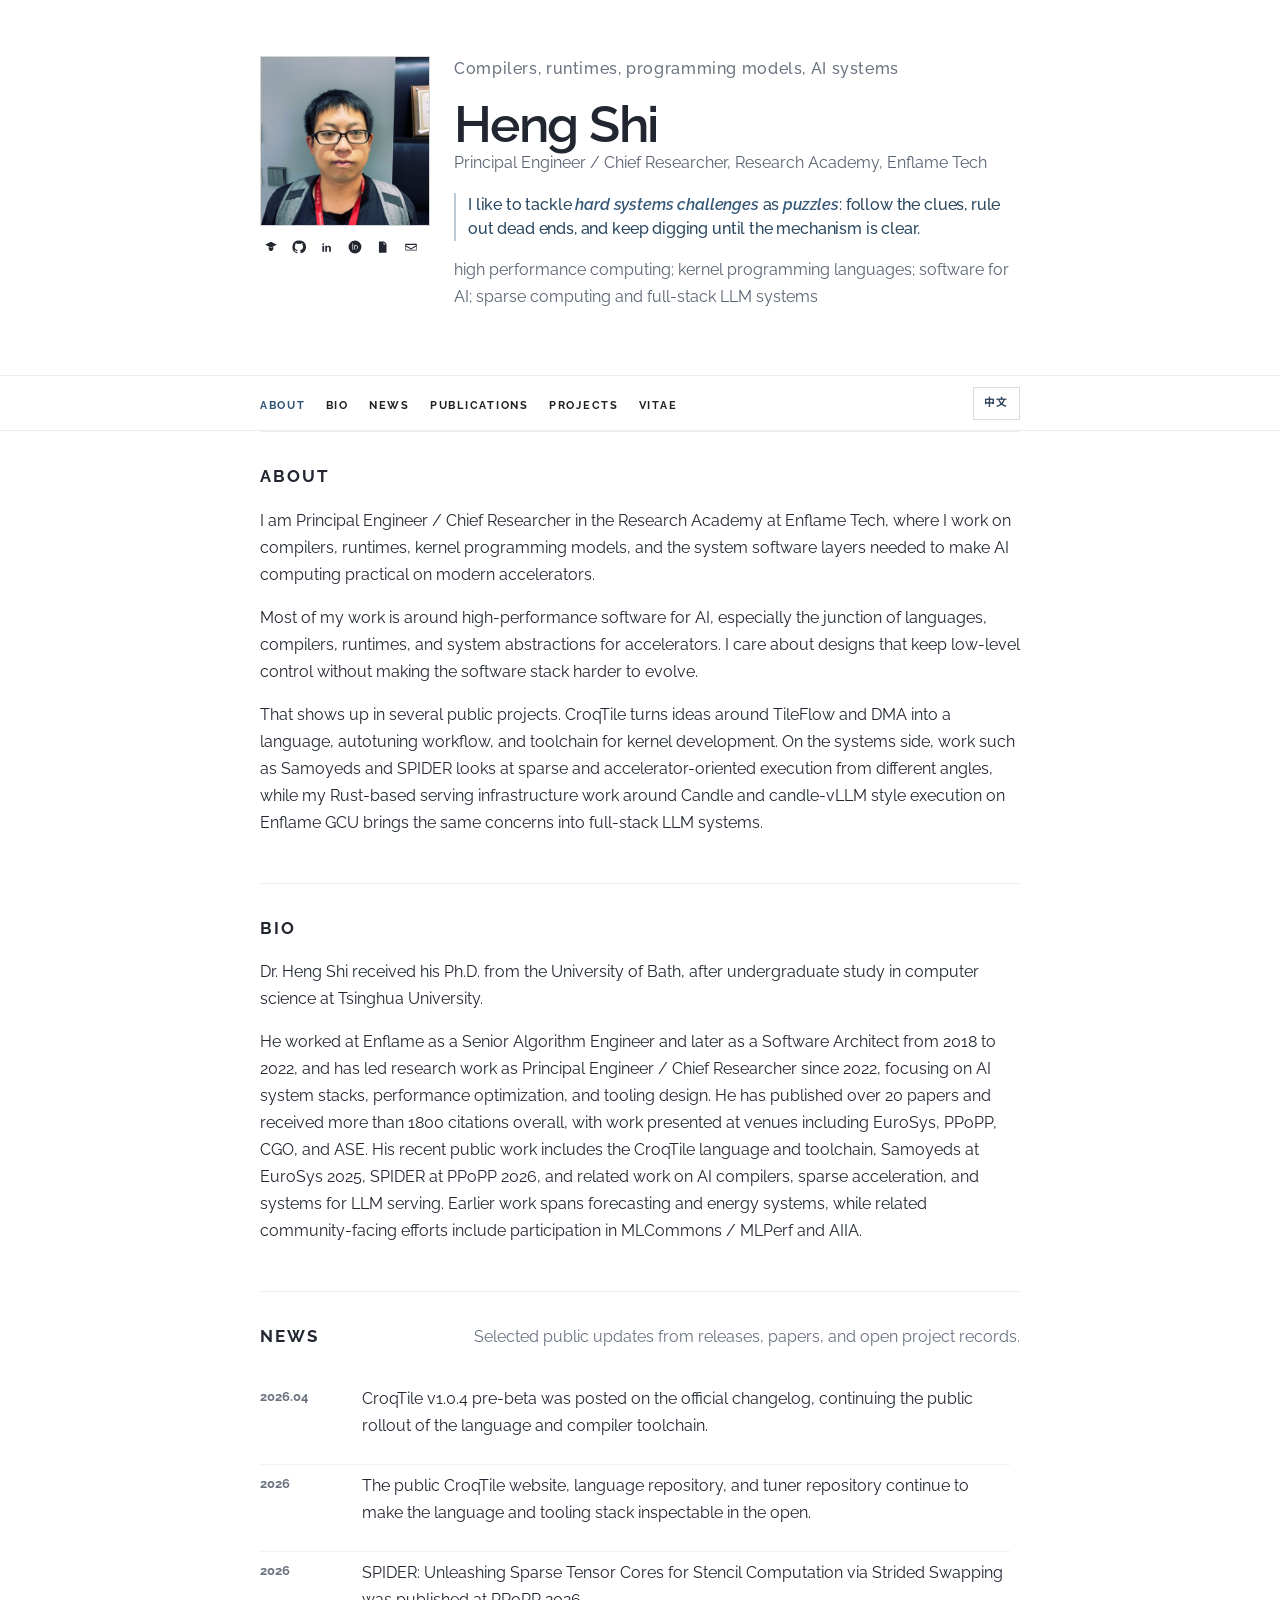
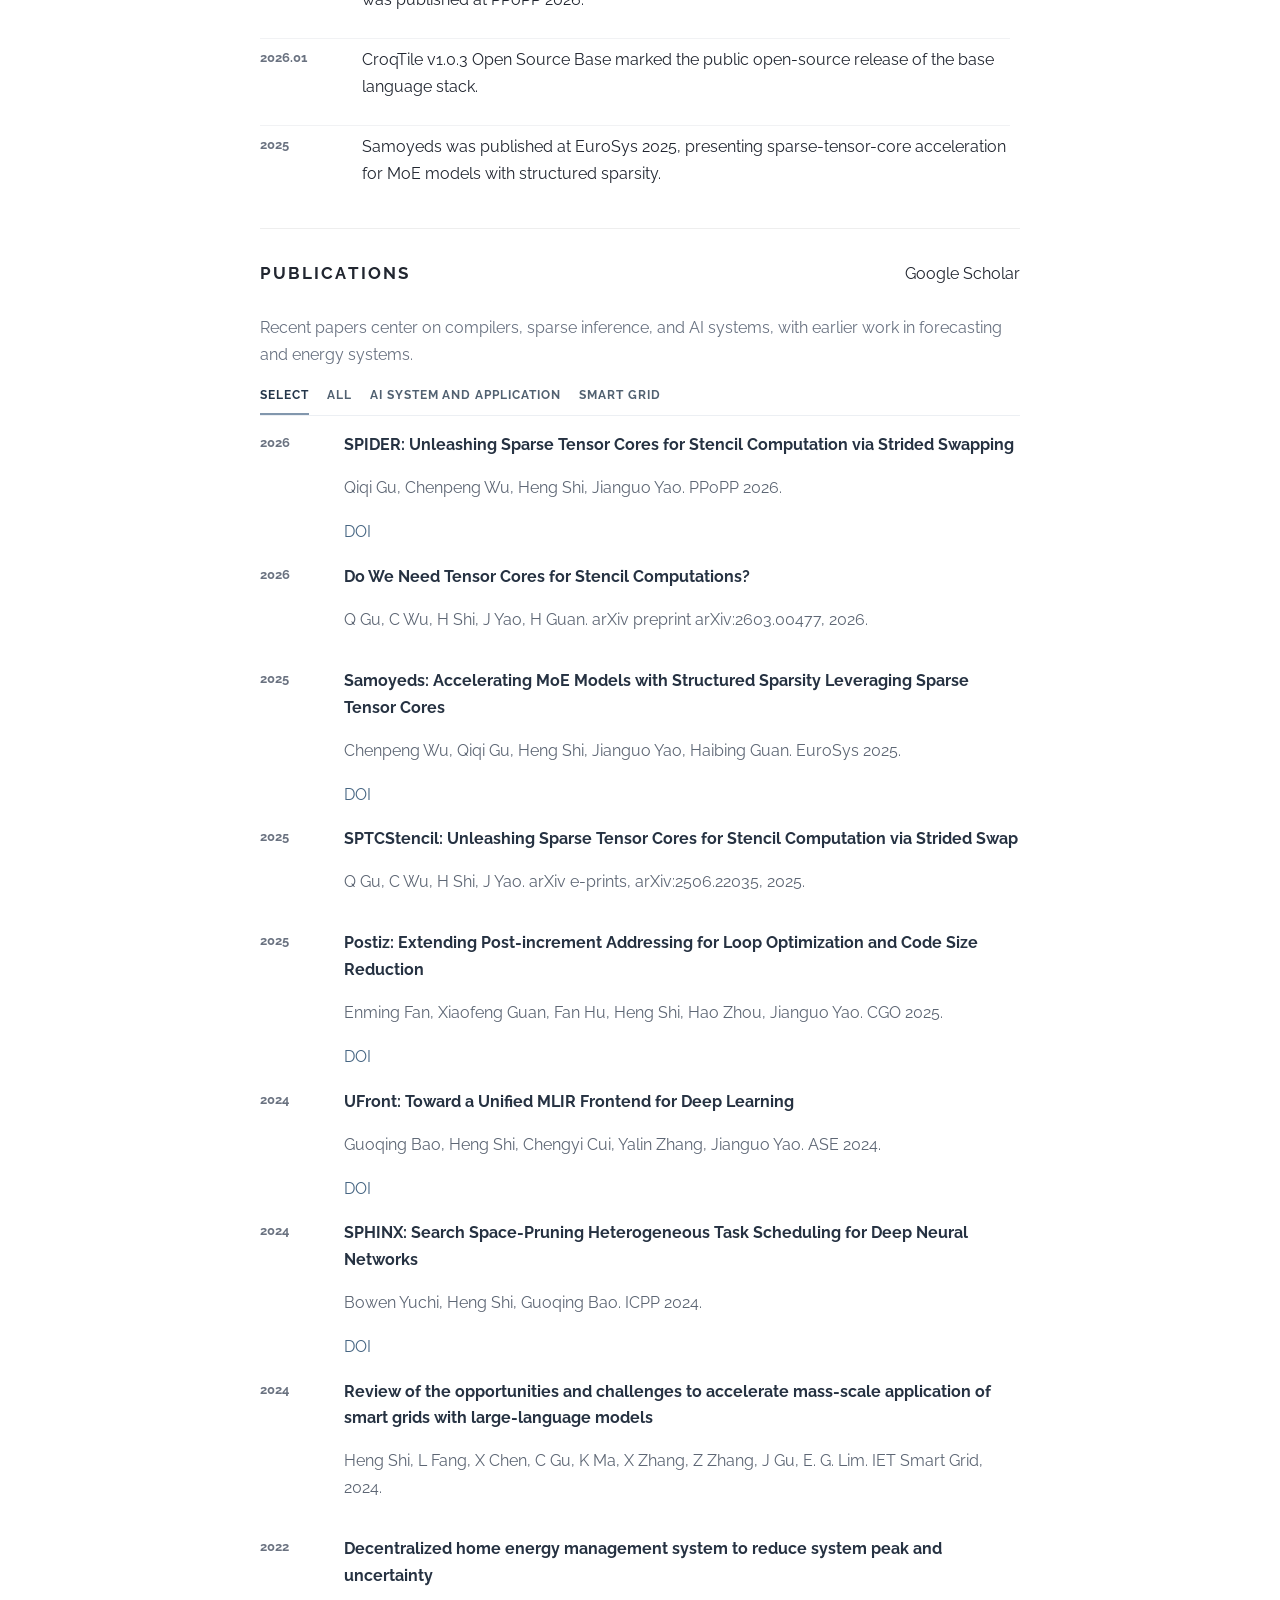
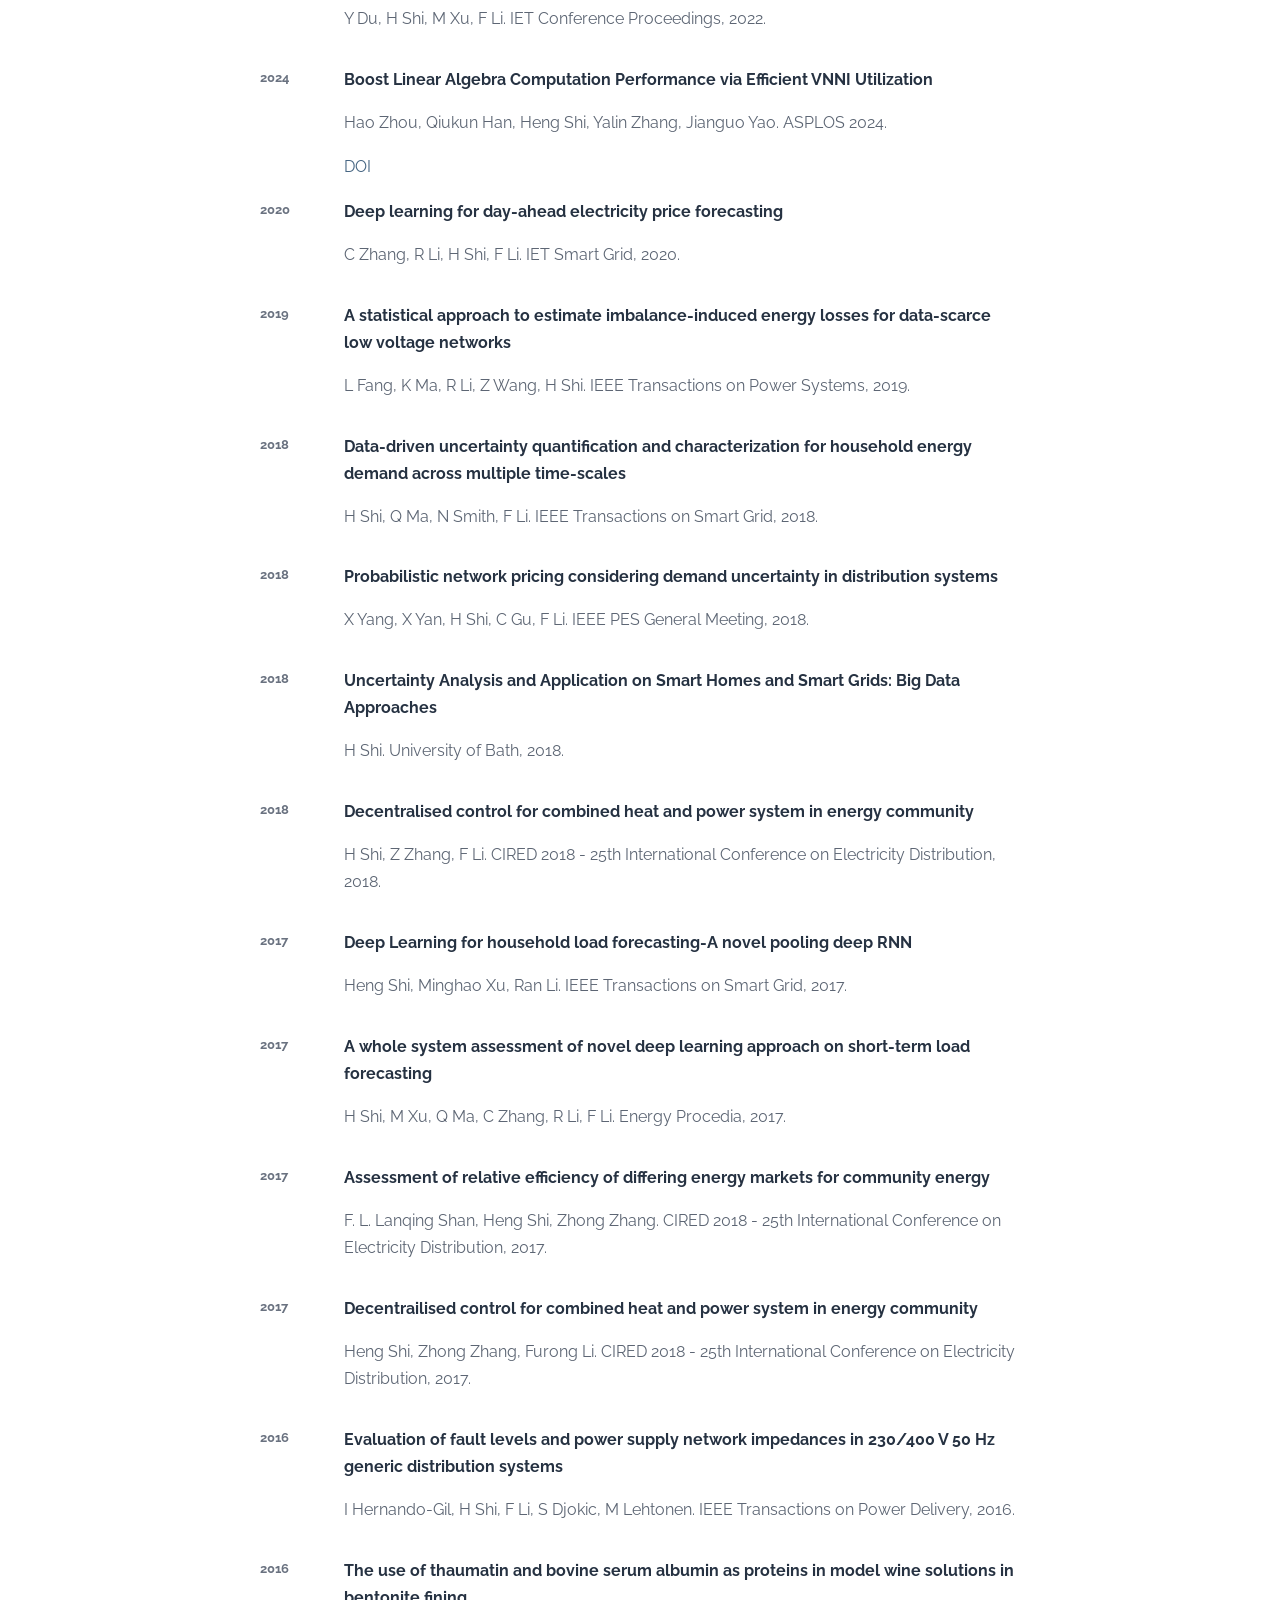
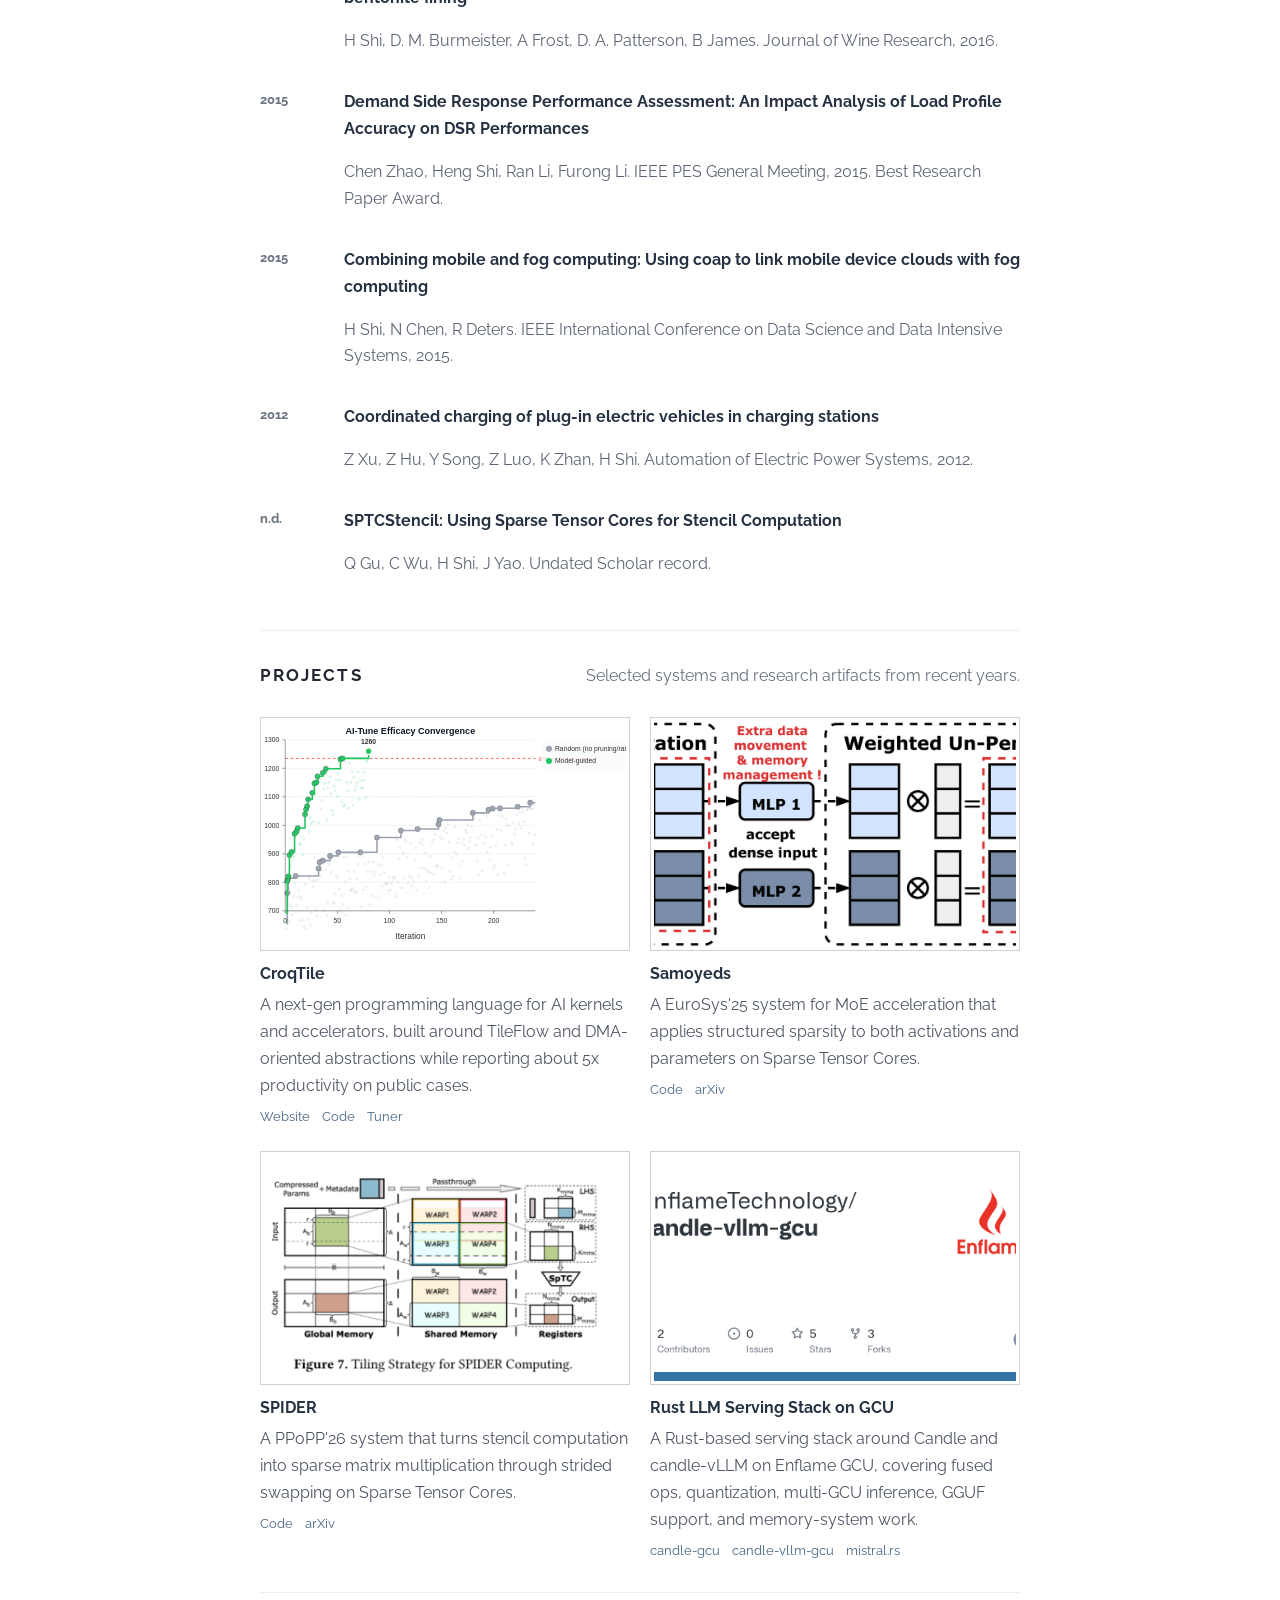
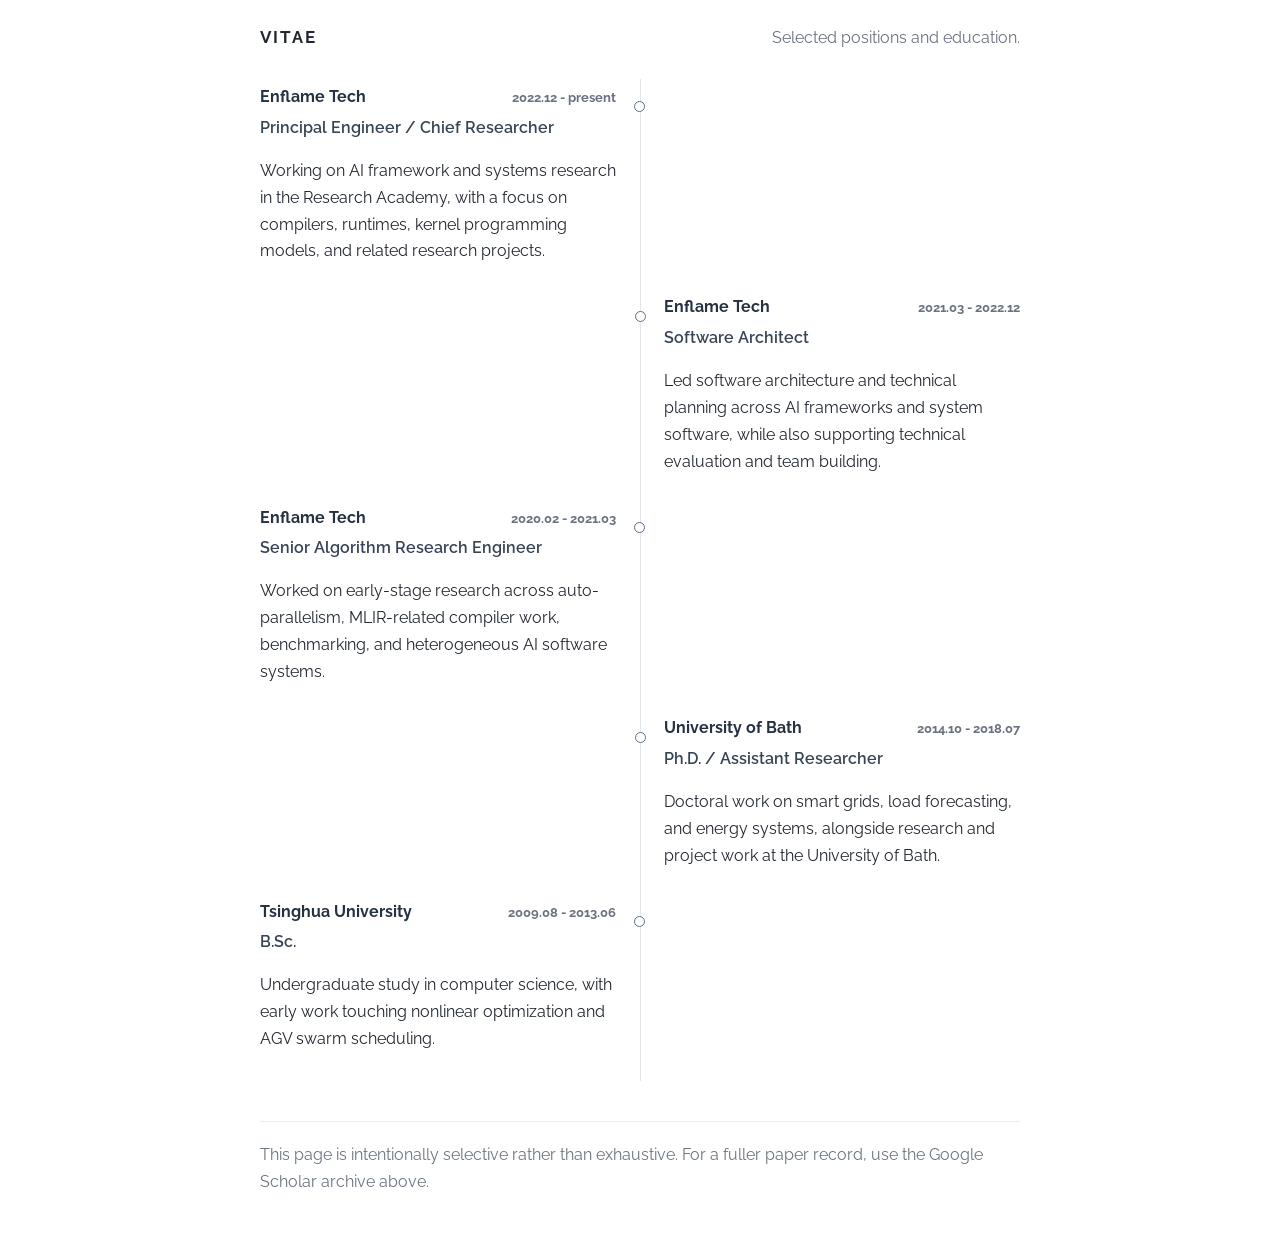
==== index.html @ 137bca87 "Fix deployed portrait asset path" ====
<!DOCTYPE html>
<html lang="en">
  <head>
    <meta charset="UTF-8" />
    <meta name="viewport" content="width=device-width, initial-scale=1.0" />
    <title data-en="Heng Shi | Academic Homepage" data-zh="石恒 | 学术主页">Heng Shi | Academic Homepage</title>
    <meta
      name="description"
      content="Academic homepage of Heng Shi, focused on compilers, runtimes, programming models, sparse inference, and AI systems."
    />
    <link rel="preconnect" href="https://fonts.googleapis.com" />
    <link rel="preconnect" href="https://fonts.gstatic.com" crossorigin />
    <link
      href="https://fonts.googleapis.com/css2?family=Raleway:wght@300;400;500;600;700&family=Noto+Sans+SC:wght@400;500;700&display=swap"
      rel="stylesheet"
    />
    <link rel="icon" type="image/svg+xml" href="./favicon.svg" />
    <link rel="stylesheet" href="./styles.css?v=20260509d" />
  </head>
  <body class="academic-body" data-theme="light" data-language="en">
    <main>
      <div class="academic-shell">
        <section class="site-header">
          <div class="site-header-grid">
            <div class="profile-column">
              <figure class="profile-frame">
                <img
                  class="profile-photo"
                  src="./assets/profile/heng-shi-portrait.jpg?v=20260511b"
                  alt="Portrait of Heng Shi"
                  data-en-alt="Portrait of Heng Shi"
                  data-zh-alt="石恒照片"
                  data-fallback-src="./assets/profile/heng-shi-placeholder.svg?v=20260511b"
                />
              </figure>
              <div class="profile-links" aria-label="Profile links">
                <a class="profile-icon-link" href="https://scholar.google.com/citations?user=THL_D54AAAAJ&hl=zh-CN" target="_blank" rel="noreferrer noopener" aria-label="Google Scholar" title="Google Scholar">
                  <svg viewBox="0 0 24 24" aria-hidden="true">
                    <path d="M12 3 2 8l10 5 10-5-10-5Zm-4 8.7V15c0 2.3 2.8 4 4 4s4-1.7 4-4v-3.3l-4 2-4-2Z" fill="currentColor" />
                  </svg>
                </a>
                <a class="profile-icon-link" href="https://github.com/codes1gn" target="_blank" rel="noreferrer noopener" aria-label="GitHub" title="GitHub">
                  <svg viewBox="0 0 24 24" aria-hidden="true">
                    <path d="M12 .8a11.2 11.2 0 0 0-3.54 21.83c.56.1.77-.24.77-.54v-1.9c-3.13.68-3.79-1.33-3.79-1.33-.5-1.27-1.24-1.61-1.24-1.61-1.01-.69.08-.68.08-.68 1.12.08 1.7 1.14 1.7 1.14.99 1.67 2.6 1.19 3.24.91.1-.71.39-1.19.7-1.46-2.5-.28-5.13-1.24-5.13-5.52 0-1.22.44-2.23 1.14-3.01-.11-.28-.49-1.42.11-2.95 0 0 .94-.3 3.08 1.15a10.7 10.7 0 0 1 5.6 0c2.14-1.45 3.08-1.15 3.08-1.15.6 1.53.22 2.67.11 2.95.71.78 1.14 1.79 1.14 3.01 0 4.29-2.64 5.24-5.16 5.51.4.35.76 1.03.76 2.09v3.1c0 .3.2.65.78.54A11.2 11.2 0 0 0 12 .8Z" fill="currentColor" />
                  </svg>
                </a>
                <a class="profile-icon-link" href="https://www.linkedin.com/in/heng-shi-467238128/" target="_blank" rel="noreferrer noopener" aria-label="LinkedIn" title="LinkedIn">
                  <svg viewBox="0 0 24 24" aria-hidden="true">
                    <path d="M5.5 8.5a1.5 1.5 0 1 0 0-3 1.5 1.5 0 0 0 0 3ZM4 10h3v10H4V10Zm5 0h2.9v1.4h.1c.4-.8 1.4-1.7 2.9-1.7 3.1 0 3.7 2 3.7 4.7V20h-3v-5c0-1.2 0-2.8-1.7-2.8s-2 1.3-2 2.7V20H9V10Z" fill="currentColor" />
                  </svg>
                </a>
                <a class="profile-icon-link profile-icon-link--orcid" href="https://orcid.org/0000-0002-1779-9221" target="_blank" rel="noreferrer noopener" aria-label="ORCID" title="ORCID">
                  <svg viewBox="0 0 24 24" aria-hidden="true">
                    <circle cx="12" cy="12" r="11" fill="currentColor" />
                    <path d="M7.6 7.2h1.2v9.5H7.6V7.2Zm.6-1.5a.8.8 0 1 1 0 1.6.8.8 0 0 1 0-1.6Zm2.4 3.3h3.3c2 0 3.1 1.4 3.1 3.4 0 2.1-1.2 3.5-3.2 3.5h-3.2V9Zm1.2 1.1v5.3h1.8c1.5 0 2.2-1 2.2-2.6 0-1.6-.7-2.7-2.2-2.7h-1.8Z" fill="#ffffff" />
                  </svg>
                </a>
                <a class="profile-icon-link" href="https://github.com/codes1gn/resume-hengshi" target="_blank" rel="noreferrer noopener" aria-label="CV" title="CV">
                  <svg viewBox="0 0 24 24" aria-hidden="true">
                    <path d="M6 2.5h8l4 4V21a1 1 0 0 1-1 1H6a1 1 0 0 1-1-1v-17a1.5 1.5 0 0 1 1-1.5Zm7 1.7v3.3h3.3L13 4.2ZM8 11h8v1.4H8V11Zm0 3h8v1.4H8V14Zm0 3h5v1.4H8V17Z" fill="currentColor" />
                  </svg>
                </a>
                <a class="profile-icon-link" href="mailto:heng.shi@enflame-tech.com" aria-label="Email" title="Email">
                  <svg viewBox="0 0 24 24" aria-hidden="true">
                    <path d="M3 6.5h18a1 1 0 0 1 1 1v9A1.5 1.5 0 0 1 20.5 18h-17A1.5 1.5 0 0 1 2 16.5v-9a1 1 0 0 1 1-1Zm0 2v.4l9 5.1 9-5.1v-.4H3Zm18 2.7-8.5 4.8a1 1 0 0 1-1 0L3 11.2v5.3h18v-5.3Z" fill="currentColor" />
                  </svg>
                </a>
              </div>
            </div>

            <div class="intro-panel">
              <p class="intro-eyebrow">
                <span class="lang-en">Compilers, runtimes, programming models, AI systems</span>
                <span class="lang-zh" hidden>编译器、运行时、编程模型与 AI 系统</span>
              </p>
              <h1 class="site-title">
                <span class="lang-en">Heng Shi</span>
                <span class="lang-zh" hidden>石恒</span>
              </h1>
              <p class="intro-meta">
                <span class="lang-en">Principal Engineer / Chief Researcher, Research Academy, Enflame Tech</span>
                <span class="lang-zh" hidden>燧原科技研究院 主任工程师 / 首席研究员</span>
              </p>
              <p class="intro-summary intro-summary--slogan lang-en">
                I like to tackle <span class="intro-slogan-accent">hard systems challenges</span>
                as <span class="intro-slogan-accent">puzzles</span>: follow the clues,
                rule out dead ends, and keep digging until the mechanism is clear.
              </p>
              <p class="intro-summary intro-summary--slogan lang-zh" hidden>
                我喜欢把<span class="intro-slogan-accent">棘手的系统挑战</span>当作<span class="intro-slogan-accent">谜题</span>来解：沿着线索推进，排除走不通的路径，直到真正看清底层机制。
              </p>
              <p class="intro-meta">
                <span class="lang-en">high performance computing; kernel programming languages; software for AI; sparse computing and full-stack LLM systems</span>
                <span class="lang-zh" hidden>高性能计算；内核编程语言；面向 AI 的软件；稀疏计算与全栈大模型系统</span>
              </p>
            </div>
          </div>
        </section>
      </div>

      <nav class="site-nav" aria-label="Primary">
        <div class="academic-shell academic-shell--nav">
          <ul class="site-nav-list">
            <li><a href="#about" data-section-link><span class="lang-en">About</span><span class="lang-zh" hidden>简介</span></a></li>
            <li><a href="#bio" data-section-link><span class="lang-en">Bio</span><span class="lang-zh" hidden>自述</span></a></li>
            <li><a href="#news" data-section-link><span class="lang-en">News</span><span class="lang-zh" hidden>近况</span></a></li>
            <li><a href="#publications" data-section-link><span class="lang-en">Publications</span><span class="lang-zh" hidden>论文</span></a></li>
            <li><a href="#projects" data-section-link><span class="lang-en">Projects</span><span class="lang-zh" hidden>项目</span></a></li>
            <li><a href="#vitae" data-section-link><span class="lang-en">Vitae</span><span class="lang-zh" hidden>履历</span></a></li>
            <li class="nav-utility">
              <button class="language-switch" type="button" data-language-toggle aria-pressed="false" aria-label="Switch language" title="Switch language">
                <span data-language-label>中文</span>
              </button>
            </li>
          </ul>
        </div>
      </nav>

      <div class="academic-shell">
        <section class="docs-section" id="about">
          <h4><span class="lang-en">About</span><span class="lang-zh" hidden>简介</span></h4>
          <p class="lang-en">
            I am Principal Engineer / Chief Researcher in the Research Academy at
            <a class="body-link" href="https://enflame-tech.com/" target="_blank" rel="noreferrer noopener">Enflame Tech</a>,
            where I work on compilers, runtimes, kernel programming models, and the system
            software layers needed to make AI computing practical on modern accelerators.
          </p>
          <p class="lang-zh" hidden>
            我目前在
            <a class="body-link" href="https://enflame-tech.com/" target="_blank" rel="noreferrer noopener">燧原科技</a>
            研究院担任主任工程师 / 首席研究员，主要工作围绕编译器、运行时、计算内核编程模型，以及支撑现代 AI 加速器落地的系统软件层展开。
          </p>
          <p class="lang-en">
            Most of my work is around high-performance software for AI, especially the junction of
            languages, compilers, runtimes, and system abstractions for accelerators. I care about
            designs that keep low-level control without making the software stack harder to evolve.
          </p>
          <p class="lang-zh" hidden>
            我的工作大多围绕面向 AI 的高性能软件展开，尤其关心语言、编译器、运行时，以及面向加速器的系统抽象之间的交界面。我在意的是，怎样在保留底层控制力的同时，不把整套软件栈做得越来越难演进。
          </p>
          <p class="lang-en">
            That shows up in several public projects. CroqTile turns ideas around TileFlow and DMA into
            a language, autotuning workflow, and toolchain for kernel development. On the systems side,
            work such as
            <a class="body-link" href="https://github.com/LancerLab/Samoyeds" target="_blank" rel="noreferrer noopener">Samoyeds</a>
            and
            <a class="body-link" href="https://github.com/LancerLab/SPIDER" target="_blank" rel="noreferrer noopener">SPIDER</a>
            looks at sparse and accelerator-oriented execution from different angles, while my Rust-based
            serving infrastructure work around Candle and candle-vLLM style execution on Enflame GCU
            brings the same concerns into full-stack LLM systems.
          </p>
          <p class="lang-zh" hidden>
            这些想法也落在几类公开项目里。语言这一侧，CroqTile 把围绕 TileFlow 和 DMA 的想法落成了语言、自动调优流程和 kernel 开发工具链。系统这一侧，
            <a class="body-link" href="https://github.com/LancerLab/Samoyeds" target="_blank" rel="noreferrer noopener">Samoyeds</a>
            和
            <a class="body-link" href="https://github.com/LancerLab/SPIDER" target="_blank" rel="noreferrer noopener">SPIDER</a>
            分别从不同角度处理稀疏和面向加速器执行的问题；而围绕 Candle、candle-vLLM 风格执行与 Enflame GCU 的 Rust 推理基础设施，则把同样的关注点延伸到全栈大模型系统里。
          </p>
        </section>

        <section class="docs-section" id="bio">
          <h4><span class="lang-en">Bio</span><span class="lang-zh" hidden>自述</span></h4>
          <p class="lang-en">
            Dr. Heng Shi received his Ph.D. from the University of Bath, after undergraduate study in
            computer science at Tsinghua University.
          </p>
          <p class="lang-zh" hidden>
            石恒于 2018 年毕业于英国巴斯大学电子与电气工程系并获得博士学位，2013 年获得清华大学计算机科学与技术系学士学位。
          </p>
          <p class="lang-en">
            He worked at Enflame as a Senior Algorithm Engineer and later as a Software Architect from
            2018 to 2022, and has led research work as Principal Engineer / Chief Researcher since 2022,
            focusing on AI system stacks, performance optimization, and tooling design. He has published
            over 20 papers and received more than 1800 citations overall, with work presented at venues
            including EuroSys, PPoPP, CGO, and ASE. His recent public work includes the CroqTile language and toolchain,
            Samoyeds at EuroSys 2025, SPIDER at PPoPP 2026, and related work on AI compilers, sparse
            acceleration, and systems for LLM serving. Earlier work spans forecasting and energy systems,
            while related community-facing efforts include participation in MLCommons / MLPerf and AIIA.
          </p>
          <p class="lang-zh" hidden>
            石恒曾于 2018 年至 2022 年在燧原科技担任资深算法工程师、软件架构师，自 2022 年起担任主任工程师 / 首席研究员并开始带领研究团队，主要围绕 AI 系统栈的性能优化与工具链设计展开工作。他已累计发表论文 20 余篇，总引用超过 1800 次，相关工作发表于多个人工智能与计算机系统方向的重要会议。近年的公开工作包括 CroqTile 语言与工具链、EuroSys 2025 的 Samoyeds、PPoPP 2026 的 SPIDER，以及围绕 AI 编译器、稀疏加速与大模型服务系统的相关研究；更早期的工作则覆盖预测与能源系统方向，同时也参与了 MLCommons / MLPerf 和 AIIA 的相关社区工作。
          </p>
        </section>

        <section class="docs-section" id="news">
          <div class="section-row">
            <h4><span class="lang-en">News</span><span class="lang-zh" hidden>近况</span></h4>
            <p class="section-note lang-en">Selected public updates from releases, papers, and open project records.</p>
            <p class="section-note lang-zh" hidden>这里只保留公开可验证的近况条目，不做完整罗列。</p>
          </div>
          <ul class="news-list">
            <li class="news-item">
              <div class="news-date">2026.04</div>
              <div>
                <p class="lang-en">
                  CroqTile
                  <a class="body-link" href="https://lancerlab.github.io/croqtile-website/en/changelog/v1.0.4-pre-beta/" target="_blank" rel="noreferrer noopener">v1.0.4 pre-beta</a>
                  was posted on the official changelog, continuing the public rollout of the language and compiler toolchain.
                </p>
                <p class="lang-zh" hidden>
                  CroqTile 官方更新日志发布了
                  <a class="body-link" href="https://lancerlab.github.io/croqtile-website/en/changelog/v1.0.4-pre-beta/" target="_blank" rel="noreferrer noopener">v1.0.4 pre-beta</a>，继续推进这套语言与编译工具链的公开演进。
                </p>
              </div>
            </li>
            <li class="news-item">
              <div class="news-date">2026</div>
              <div>
                <p class="lang-en">
                  The public
                  <a class="body-link" href="https://lancerlab.github.io/croqtile-website/en/" target="_blank" rel="noreferrer noopener">CroqTile website</a>,
                  <a class="body-link" href="https://github.com/LancerLab/croqtile" target="_blank" rel="noreferrer noopener">language repository</a>,
                  and
                  <a class="body-link" href="https://github.com/LancerLab/croqtile-tuner" target="_blank" rel="noreferrer noopener">tuner repository</a>
                  continue to make the language and tooling stack inspectable in the open.
                </p>
                <p class="lang-zh" hidden>
                  公开的
                  <a class="body-link" href="https://lancerlab.github.io/croqtile-website/en/" target="_blank" rel="noreferrer noopener">CroqTile 网站</a>、
                  <a class="body-link" href="https://github.com/LancerLab/croqtile" target="_blank" rel="noreferrer noopener">语言仓库</a>
                  和
                  <a class="body-link" href="https://github.com/LancerLab/croqtile-tuner" target="_blank" rel="noreferrer noopener">调优器仓库</a>
                  持续让这套语言与工具链以可检查的方式对外开放。
                </p>
              </div>
            </li>
            <li class="news-item">
              <div class="news-date">2026</div>
              <div>
                <p class="lang-en">
                  SPIDER: Unleashing Sparse Tensor Cores for Stencil Computation via Strided Swapping was published at
                  <a class="body-link" href="https://doi.org/10.1145/3774934.3786414" target="_blank" rel="noreferrer noopener">PPoPP 2026</a>.
                </p>
                <p class="lang-zh" hidden>
                  SPIDER: Unleashing Sparse Tensor Cores for Stencil Computation via Strided Swapping 发表在
                  <a class="body-link" href="https://doi.org/10.1145/3774934.3786414" target="_blank" rel="noreferrer noopener">PPoPP 2026</a>。
                </p>
              </div>
            </li>
            <li class="news-item">
              <div class="news-date">2026.01</div>
              <div>
                <p class="lang-en">
                  CroqTile
                  <a class="body-link" href="https://lancerlab.github.io/croqtile-website/en/changelog/v1.0.3-open-source/" target="_blank" rel="noreferrer noopener">v1.0.3 Open Source Base</a>
                  marked the public open-source release of the base language stack.
                </p>
                <p class="lang-zh" hidden>
                  CroqTile
                  <a class="body-link" href="https://lancerlab.github.io/croqtile-website/en/changelog/v1.0.3-open-source/" target="_blank" rel="noreferrer noopener">v1.0.3 Open Source Base</a>
                  完成了基础语言栈的公开开源发布。
                </p>
              </div>
            </li>
            <li class="news-item">
              <div class="news-date">2025</div>
              <div>
                <p class="lang-en">
                  Samoyeds was published at
                  <a class="body-link" href="https://doi.org/10.1145/3689031.3717455" target="_blank" rel="noreferrer noopener">EuroSys 2025</a>,
                  presenting sparse-tensor-core acceleration for MoE models with structured sparsity.
                </p>
                <p class="lang-zh" hidden>
                  Samoyeds 发表在
                  <a class="body-link" href="https://doi.org/10.1145/3689031.3717455" target="_blank" rel="noreferrer noopener">EuroSys 2025</a>，聚焦利用结构化稀疏和 Sparse Tensor Core 加速 MoE 模型。
                </p>
              </div>
            </li>
            <li class="news-item">
              <div class="news-date">2025</div>
              <div>
                <p class="lang-en">
                  Public repositories around
                  <a class="body-link" href="https://github.com/EnflameTechnology/candle-gcu" target="_blank" rel="noreferrer noopener">candle-gcu</a>
                  and
                  <a class="body-link" href="https://github.com/EnflameTechnology/candle-vllm-gcu" target="_blank" rel="noreferrer noopener">candle-vllm-gcu</a>
                  document ongoing Rust-based LLM serving work on Enflame GCU.
                </p>
                <p class="lang-zh" hidden>
                  围绕
                  <a class="body-link" href="https://github.com/EnflameTechnology/candle-gcu" target="_blank" rel="noreferrer noopener">candle-gcu</a>
                  和
                  <a class="body-link" href="https://github.com/EnflameTechnology/candle-vllm-gcu" target="_blank" rel="noreferrer noopener">candle-vllm-gcu</a>
                  的公开仓库，记录了基于 Rust 的 Enflame GCU 大模型服务系统持续推进情况。
                </p>
              </div>
            </li>
            <li class="news-item">
              <div class="news-date">2025</div>
              <div>
                <p class="lang-en">
                  Postiz was published at
                  <a class="body-link" href="https://doi.org/10.1145/3696443.3708935" target="_blank" rel="noreferrer noopener">CGO 2025</a>
                  on post-increment addressing for loop optimization and code size reduction.
                </p>
                <p class="lang-zh" hidden>
                  Postiz 发表在
                  <a class="body-link" href="https://doi.org/10.1145/3696443.3708935" target="_blank" rel="noreferrer noopener">CGO 2025</a>，讨论后增量寻址在循环优化和代码尺寸压缩上的作用。
                </p>
              </div>
            </li>
            <li class="news-item">
              <div class="news-date">2024-2025</div>
              <div>
                <p class="lang-en">
                  Continued participation in
                  <span class="body-link">MLCommons / MLPerf</span>
                  and
                  <span class="body-link">AIIA</span>
                  has kept part of the work connected to public benchmarking and industry-standard discussions.
                </p>
                <p class="lang-zh" hidden>
                  持续参与
                  <span class="body-link">MLCommons / MLPerf</span>
                  与
                  <span class="body-link">AIIA</span>
                  相关工作，也让一部分研究和工程经验持续连接到公开评测与产业标准讨论中。
                </p>
              </div>
            </li>
            <li class="news-item">
              <div class="news-date">2024</div>
              <div>
                <p class="lang-en">
                  UFront appeared at
                  <a class="body-link" href="https://doi.org/10.1145/3691620.3695002" target="_blank" rel="noreferrer noopener">ASE 2024</a>
                  as a unified MLIR frontend effort for deep learning.
                </p>
                <p class="lang-zh" hidden>
                  UFront 发表在
                  <a class="body-link" href="https://doi.org/10.1145/3691620.3695002" target="_blank" rel="noreferrer noopener">ASE 2024</a>，目标是构建统一的深度学习 MLIR 前端。
                </p>
              </div>
            </li>
          </ul>
        </section>

        <section class="docs-section" id="publications">
          <div class="section-row">
            <h4><span class="lang-en">Publications</span><span class="lang-zh" hidden>论文</span></h4>
            <a class="section-link" href="https://scholar.google.com/citations?user=THL_D54AAAAJ&hl=zh-CN" target="_blank" rel="noreferrer noopener">Google Scholar</a>
          </div>
          <p class="section-note lang-en">Recent papers center on compilers, sparse inference, and AI systems, with earlier work in forecasting and energy systems.</p>
          <p class="section-note lang-zh" hidden>近年的论文主要收束在编译基础设施、稀疏推理与 AI 系统，更早的工作则延伸到预测与能源系统。</p>
          <div class="publication-tabs" role="tablist" aria-label="Publication filters">
            <button class="publication-tab is-active" type="button" role="tab" aria-selected="true" data-publication-filter="selected">
              <span class="lang-en">select</span><span class="lang-zh" hidden>select</span>
            </button>
            <button class="publication-tab" type="button" role="tab" aria-selected="false" data-publication-filter="all">
              <span class="lang-en">ALL</span><span class="lang-zh" hidden>ALL</span>
            </button>
            <button class="publication-tab" type="button" role="tab" aria-selected="false" data-publication-filter="ai">
              <span class="lang-en">AI system and application</span><span class="lang-zh" hidden>AI system and application</span>
            </button>
            <button class="publication-tab" type="button" role="tab" aria-selected="false" data-publication-filter="smart-grid">
              <span class="lang-en">smart grid</span><span class="lang-zh" hidden>smart grid</span>
            </button>
          </div>
          <div class="publication-list">
            <article class="publication-item" data-publication-groups="selected all ai">
              <div class="publication-year">2026</div>
              <div class="publication-body">
                <p class="publication-title">SPIDER: Unleashing Sparse Tensor Cores for Stencil Computation via Strided Swapping</p>
                <p class="publication-meta">Qiqi Gu, Chenpeng Wu, Heng Shi, Jianguo Yao. PPoPP 2026.</p>
                <div class="publication-links"><a href="https://doi.org/10.1145/3774934.3786414" target="_blank" rel="noreferrer noopener">DOI</a></div>
              </div>
            </article>
            <article class="publication-item" data-publication-groups="all ai">
              <div class="publication-year">2026</div>
              <div class="publication-body">
                <p class="publication-title">Do We Need Tensor Cores for Stencil Computations?</p>
                <p class="publication-meta">Q Gu, C Wu, H Shi, J Yao, H Guan. arXiv preprint arXiv:2603.00477, 2026.</p>
              </div>
            </article>
            <article class="publication-item" data-publication-groups="selected all ai">
              <div class="publication-year">2025</div>
              <div class="publication-body">
                <p class="publication-title">Samoyeds: Accelerating MoE Models with Structured Sparsity Leveraging Sparse Tensor Cores</p>
                <p class="publication-meta">Chenpeng Wu, Qiqi Gu, Heng Shi, Jianguo Yao, Haibing Guan. EuroSys 2025.</p>
                <div class="publication-links"><a href="https://doi.org/10.1145/3689031.3717455" target="_blank" rel="noreferrer noopener">DOI</a></div>
              </div>
            </article>
            <article class="publication-item" data-publication-groups="all ai">
              <div class="publication-year">2025</div>
              <div class="publication-body">
                <p class="publication-title">SPTCStencil: Unleashing Sparse Tensor Cores for Stencil Computation via Strided Swap</p>
                <p class="publication-meta">Q Gu, C Wu, H Shi, J Yao. arXiv e-prints, arXiv:2506.22035, 2025.</p>
              </div>
            </article>
            <article class="publication-item" data-publication-groups="selected all ai">
              <div class="publication-year">2025</div>
              <div class="publication-body">
                <p class="publication-title">Postiz: Extending Post-increment Addressing for Loop Optimization and Code Size Reduction</p>
                <p class="publication-meta">Enming Fan, Xiaofeng Guan, Fan Hu, Heng Shi, Hao Zhou, Jianguo Yao. CGO 2025.</p>
                <div class="publication-links"><a href="https://doi.org/10.1145/3696443.3708935" target="_blank" rel="noreferrer noopener">DOI</a></div>
              </div>
            </article>
            <article class="publication-item" data-publication-groups="selected all ai">
              <div class="publication-year">2024</div>
              <div class="publication-body">
                <p class="publication-title">UFront: Toward a Unified MLIR Frontend for Deep Learning</p>
                <p class="publication-meta">Guoqing Bao, Heng Shi, Chengyi Cui, Yalin Zhang, Jianguo Yao. ASE 2024.</p>
                <div class="publication-links"><a href="https://doi.org/10.1145/3691620.3695002" target="_blank" rel="noreferrer noopener">DOI</a></div>
              </div>
            </article>
            <article class="publication-item" data-publication-groups="all ai">
              <div class="publication-year">2024</div>
              <div class="publication-body">
                <p class="publication-title">SPHINX: Search Space-Pruning Heterogeneous Task Scheduling for Deep Neural Networks</p>
                <p class="publication-meta">Bowen Yuchi, Heng Shi, Guoqing Bao. ICPP 2024.</p>
                <div class="publication-links"><a href="https://doi.org/10.1145/3673038.3673155" target="_blank" rel="noreferrer noopener">DOI</a></div>
              </div>
            </article>
            <article class="publication-item" data-publication-groups="all smart-grid">
              <div class="publication-year">2024</div>
              <div class="publication-body">
                <p class="publication-title">Review of the opportunities and challenges to accelerate mass-scale application of smart grids with large-language models</p>
                <p class="publication-meta">Heng Shi, L Fang, X Chen, C Gu, K Ma, X Zhang, Z Zhang, J Gu, E. G. Lim. IET Smart Grid, 2024.</p>
              </div>
            </article>
            <article class="publication-item" data-publication-groups="all smart-grid">
              <div class="publication-year">2022</div>
              <div class="publication-body">
                <p class="publication-title">Decentralized home energy management system to reduce system peak and uncertainty</p>
                <p class="publication-meta">Y Du, H Shi, M Xu, F Li. IET Conference Proceedings, 2022.</p>
              </div>
            </article>
            <article class="publication-item" data-publication-groups="all ai">
              <div class="publication-year">2024</div>
              <div class="publication-body">
                <p class="publication-title">Boost Linear Algebra Computation Performance via Efficient VNNI Utilization</p>
                <p class="publication-meta">Hao Zhou, Qiukun Han, Heng Shi, Yalin Zhang, Jianguo Yao. ASPLOS 2024.</p>
                <div class="publication-links"><a href="https://doi.org/10.1145/3620666.3651333" target="_blank" rel="noreferrer noopener">DOI</a></div>
              </div>
            </article>
            <article class="publication-item" data-publication-groups="all smart-grid">
              <div class="publication-year">2020</div>
              <div class="publication-body">
                <p class="publication-title">Deep learning for day-ahead electricity price forecasting</p>
                <p class="publication-meta">C Zhang, R Li, H Shi, F Li. IET Smart Grid, 2020.</p>
              </div>
            </article>
            <article class="publication-item" data-publication-groups="all smart-grid">
              <div class="publication-year">2019</div>
              <div class="publication-body">
                <p class="publication-title">A statistical approach to estimate imbalance-induced energy losses for data-scarce low voltage networks</p>
                <p class="publication-meta">L Fang, K Ma, R Li, Z Wang, H Shi. IEEE Transactions on Power Systems, 2019.</p>
              </div>
            </article>
            <article class="publication-item" data-publication-groups="all smart-grid">
              <div class="publication-year">2018</div>
              <div class="publication-body">
                <p class="publication-title">Data-driven uncertainty quantification and characterization for household energy demand across multiple time-scales</p>
                <p class="publication-meta">H Shi, Q Ma, N Smith, F Li. IEEE Transactions on Smart Grid, 2018.</p>
              </div>
            </article>
            <article class="publication-item" data-publication-groups="all smart-grid">
              <div class="publication-year">2018</div>
              <div class="publication-body">
                <p class="publication-title">Probabilistic network pricing considering demand uncertainty in distribution systems</p>
                <p class="publication-meta">X Yang, X Yan, H Shi, C Gu, F Li. IEEE PES General Meeting, 2018.</p>
              </div>
            </article>
            <article class="publication-item" data-publication-groups="all smart-grid">
              <div class="publication-year">2018</div>
              <div class="publication-body">
                <p class="publication-title">Uncertainty Analysis and Application on Smart Homes and Smart Grids: Big Data Approaches</p>
                <p class="publication-meta">H Shi. University of Bath, 2018.</p>
              </div>
            </article>
            <article class="publication-item" data-publication-groups="all smart-grid">
              <div class="publication-year">2018</div>
              <div class="publication-body">
                <p class="publication-title">Decentralised control for combined heat and power system in energy community</p>
                <p class="publication-meta">H Shi, Z Zhang, F Li. CIRED 2018 - 25th International Conference on Electricity Distribution, 2018.</p>
              </div>
            </article>
            <article class="publication-item" data-publication-groups="all smart-grid">
              <div class="publication-year">2017</div>
              <div class="publication-body">
                <p class="publication-title">Deep Learning for household load forecasting-A novel pooling deep RNN</p>
                <p class="publication-meta">Heng Shi, Minghao Xu, Ran Li. IEEE Transactions on Smart Grid, 2017.</p>
              </div>
            </article>
            <article class="publication-item" data-publication-groups="all smart-grid">
              <div class="publication-year">2017</div>
              <div class="publication-body">
                <p class="publication-title">A whole system assessment of novel deep learning approach on short-term load forecasting</p>
                <p class="publication-meta">H Shi, M Xu, Q Ma, C Zhang, R Li, F Li. Energy Procedia, 2017.</p>
              </div>
            </article>
            <article class="publication-item" data-publication-groups="all smart-grid">
              <div class="publication-year">2017</div>
              <div class="publication-body">
                <p class="publication-title">Assessment of relative efficiency of differing energy markets for community energy</p>
                <p class="publication-meta">F. L. Lanqing Shan, Heng Shi, Zhong Zhang. CIRED 2018 - 25th International Conference on Electricity Distribution, 2017.</p>
              </div>
            </article>
            <article class="publication-item" data-publication-groups="all smart-grid">
              <div class="publication-year">2017</div>
              <div class="publication-body">
                <p class="publication-title">Decentrailised control for combined heat and power system in energy community</p>
                <p class="publication-meta">Heng Shi, Zhong Zhang, Furong Li. CIRED 2018 - 25th International Conference on Electricity Distribution, 2017.</p>
              </div>
            </article>
            <article class="publication-item" data-publication-groups="all smart-grid">
              <div class="publication-year">2016</div>
              <div class="publication-body">
                <p class="publication-title">Evaluation of fault levels and power supply network impedances in 230/400 V 50 Hz generic distribution systems</p>
                <p class="publication-meta">I Hernando-Gil, H Shi, F Li, S Djokic, M Lehtonen. IEEE Transactions on Power Delivery, 2016.</p>
              </div>
            </article>
            <article class="publication-item" data-publication-groups="all">
              <div class="publication-year">2016</div>
              <div class="publication-body">
                <p class="publication-title">The use of thaumatin and bovine serum albumin as proteins in model wine solutions in bentonite fining</p>
                <p class="publication-meta">H Shi, D. M. Burmeister, A Frost, D. A. Patterson, B James. Journal of Wine Research, 2016.</p>
              </div>
            </article>
            <article class="publication-item" data-publication-groups="all smart-grid">
              <div class="publication-year">2015</div>
              <div class="publication-body">
                <p class="publication-title">Demand Side Response Performance Assessment: An Impact Analysis of Load Profile Accuracy on DSR Performances</p>
                <p class="publication-meta">Chen Zhao, Heng Shi, Ran Li, Furong Li. IEEE PES General Meeting, 2015. Best Research Paper Award.</p>
              </div>
            </article>
            <article class="publication-item" data-publication-groups="all">
              <div class="publication-year">2015</div>
              <div class="publication-body">
                <p class="publication-title">Combining mobile and fog computing: Using coap to link mobile device clouds with fog computing</p>
                <p class="publication-meta">H Shi, N Chen, R Deters. IEEE International Conference on Data Science and Data Intensive Systems, 2015.</p>
              </div>
            </article>
            <article class="publication-item" data-publication-groups="all smart-grid">
              <div class="publication-year">2012</div>
              <div class="publication-body">
                <p class="publication-title">Coordinated charging of plug-in electric vehicles in charging stations</p>
                <p class="publication-meta">Z Xu, Z Hu, Y Song, Z Luo, K Zhan, H Shi. Automation of Electric Power Systems, 2012.</p>
              </div>
            </article>
            <article class="publication-item" data-publication-groups="all ai">
              <div class="publication-year">n.d.</div>
              <div class="publication-body">
                <p class="publication-title">SPTCStencil: Using Sparse Tensor Cores for Stencil Computation</p>
                <p class="publication-meta">Q Gu, C Wu, H Shi, J Yao. Undated Scholar record.</p>
              </div>
            </article>
          </div>
        </section>

        <section class="docs-section" id="projects">
          <div class="section-row">
            <h4><span class="lang-en">Projects</span><span class="lang-zh" hidden>项目</span></h4>
            <p class="section-note lang-en">Selected systems and research artifacts from recent years.</p>
            <p class="section-note lang-zh" hidden>近年的代表性系统与研究工件。</p>
          </div>
          <div class="projects-grid">
            <article class="project-card">
              <a class="project-figure" href="https://lancerlab.github.io/croqtile-website/en/" target="_blank" rel="noreferrer noopener">
                <img
                  src="./assets/projects/croqtile-autotune.svg"
                  alt="CroqTile autotuning convergence figure"
                  data-en-alt="CroqTile autotuning convergence figure"
                  data-zh-alt="CroqTile 自动调优收敛图"
                />
              </a>
              <div class="project-caption">
                <h5>CroqTile</h5>
                <p class="lang-en">
                  A next-gen programming language for AI kernels and accelerators, built around TileFlow and DMA-oriented abstractions while reporting about 5x productivity on public cases.
                </p>
                <p class="lang-zh" hidden>
                  面向 AI 计算内核与异构加速器的新一代编程语言，围绕 TileFlow 与 DMA 抽象展开；在公开案例中，开发效率约提升 5 倍。
                </p>
                <div class="project-links">
                  <a href="https://lancerlab.github.io/croqtile-website/en/" target="_blank" rel="noreferrer noopener">Website</a>
                  <a href="https://github.com/LancerLab/croqtile" target="_blank" rel="noreferrer noopener">Code</a>
                  <a href="https://github.com/LancerLab/croqtile-tuner" target="_blank" rel="noreferrer noopener">Tuner</a>
                </div>
              </div>
            </article>

            <article class="project-card">
              <a class="project-figure" href="https://arxiv.org/abs/2503.10725" target="_blank" rel="noreferrer noopener">
                <img
                  src="./assets/projects/samoyeds-paper-figure.png"
                  alt="Samoyeds paper figure"
                  data-en-alt="Samoyeds paper figure"
                  data-zh-alt="Samoyeds 论文图"
                />
              </a>
              <div class="project-caption">
                <h5>Samoyeds</h5>
                <p class="lang-en">
                  A EuroSys'25 system for MoE acceleration that applies structured sparsity to both activations and parameters on Sparse Tensor Cores.
                </p>
                <p class="lang-zh" hidden>
                  EuroSys 2025 的 MoE 加速系统，同时在激活和参数两侧应用结构化稀疏，并利用 Sparse Tensor Core 提升推理效率。
                </p>
                <div class="project-links">
                  <a href="https://github.com/LancerLab/Samoyeds" target="_blank" rel="noreferrer noopener">Code</a>
                  <a href="https://arxiv.org/abs/2503.10725" target="_blank" rel="noreferrer noopener">arXiv</a>
                </div>
              </div>
            </article>

            <article class="project-card">
              <a class="project-figure" href="https://arxiv.org/abs/2506.22035" target="_blank" rel="noreferrer noopener">
                <img
                  src="./assets/projects/spider-paper-figure.png"
                  alt="SPIDER paper figure"
                  data-en-alt="SPIDER paper figure"
                  data-zh-alt="SPIDER 论文图"
                />
              </a>
              <div class="project-caption">
                <h5>SPIDER</h5>
                <p class="lang-en">
                  A PPoPP'26 system that turns stencil computation into sparse matrix multiplication through strided swapping on Sparse Tensor Cores.
                </p>
                <p class="lang-zh" hidden>
                  PPoPP 2026 的系统工作，通过 strided swapping 将 stencil computation 转写为稀疏矩阵乘，并释放 Sparse Tensor Core 的性能潜力。
                </p>
                <div class="project-links">
                  <a href="https://github.com/LancerLab/SPIDER" target="_blank" rel="noreferrer noopener">Code</a>
                  <a href="https://arxiv.org/abs/2506.22035" target="_blank" rel="noreferrer noopener">arXiv</a>
                </div>
              </div>
            </article>

            <article class="project-card">
              <a class="project-figure" href="https://github.com/EnflameTechnology/candle-vllm-gcu" target="_blank" rel="noreferrer noopener">
                <img
                  src="./assets/projects/rust-serving-og.png"
                  alt="Rust serving stack project preview"
                  data-en-alt="Rust serving stack project preview"
                  data-zh-alt="Rust 推理栈项目预览图"
                />
              </a>
              <div class="project-caption">
                <h5>Rust LLM Serving Stack on GCU</h5>
                <p class="lang-en">
                  A Rust-based serving stack around Candle and candle-vLLM on Enflame GCU, covering fused ops, quantization, multi-GCU inference, GGUF support, and memory-system work.
                </p>
                <p class="lang-zh" hidden>
                  围绕 Candle 与 candle-vLLM 在 Enflame GCU 上构建的一整套 Rust 推理栈，涵盖融合算子、量化、多卡推理、GGUF 支持与内存系统优化。
                </p>
                <div class="project-links">
                  <a href="https://github.com/EnflameTechnology/candle-gcu" target="_blank" rel="noreferrer noopener">candle-gcu</a>
                  <a href="https://github.com/EnflameTechnology/candle-vllm-gcu" target="_blank" rel="noreferrer noopener">candle-vllm-gcu</a>
                  <a href="https://github.com/EricLBuehler/mistral.rs" target="_blank" rel="noreferrer noopener">mistral.rs</a>
                </div>
              </div>
            </article>
          </div>
        </section>

        <section class="docs-section docs-section--vitae" id="vitae">
          <div class="section-row">
            <h4><span class="lang-en">Vitae</span><span class="lang-zh" hidden>履历</span></h4>
            <p class="section-note lang-en">Selected positions and education.</p>
            <p class="section-note lang-zh" hidden>主要工作经历与教育背景。</p>
          </div>
          <ul class="vitae-timeline">
            <li class="vitae-item">
              <div class="vitae-card">
                <div class="vitae-head">
                  <span class="vitae-place">Enflame Tech</span>
                  <span class="vitae-time">2022.12 - present</span>
                </div>
                <p class="vitae-role">Principal Engineer / Chief Researcher</p>
                <p class="lang-en">
                  Working on AI framework and systems research in the Research Academy, with a focus on compilers, runtimes, kernel programming models, and related research projects.
                </p>
                <p class="lang-zh" hidden>
                  在燧原研究院从事 AI 框架与系统研究，主要围绕编译器、运行时、计算内核的编程抽象，以及相关项目的推进。
                </p>
              </div>
            </li>
            <li class="vitae-item">
              <div class="vitae-card">
                <div class="vitae-head">
                  <span class="vitae-place">Enflame Tech</span>
                  <span class="vitae-time">2021.03 - 2022.12</span>
                </div>
                <p class="vitae-role">Software Architect</p>
                <p class="lang-en">
                  Led software architecture and technical planning across AI frameworks and system software, while also supporting technical evaluation and team building.
                </p>
                <p class="lang-zh" hidden>
                  负责 AI 框架与系统软件的架构设计和技术规划，也参与团队建设与技术评估。
                </p>
              </div>
            </li>
            <li class="vitae-item">
              <div class="vitae-card">
                <div class="vitae-head">
                  <span class="vitae-place">Enflame Tech</span>
                  <span class="vitae-time">2020.02 - 2021.03</span>
                </div>
                <p class="vitae-role">Senior Algorithm Research Engineer</p>
                <p class="lang-en">
                  Worked on early-stage research across auto-parallelism, MLIR-related compiler work, benchmarking, and heterogeneous AI software systems.
                </p>
                <p class="lang-zh" hidden>
                  参与自动并行、MLIR 编译基础设施、基准评测与异构 AI 软件系统等方向的前期研究。
                </p>
              </div>
            </li>
            <li class="vitae-item">
              <div class="vitae-card">
                <div class="vitae-head">
                  <span class="vitae-place">University of Bath</span>
                  <span class="vitae-time">2014.10 - 2018.07</span>
                </div>
                <p class="vitae-role">Ph.D. / Assistant Researcher</p>
                <p class="lang-en">
                  Doctoral work on smart grids, load forecasting, and energy systems, alongside research and project work at the University of Bath.
                </p>
                <p class="lang-zh" hidden>
                  在巴斯大学读博期间，研究主要围绕智能电网、负荷预测与能源系统展开，同时参与相关科研与项目工作。
                </p>
              </div>
            </li>
            <li class="vitae-item">
              <div class="vitae-card">
                <div class="vitae-head">
                  <span class="vitae-place">Tsinghua University</span>
                  <span class="vitae-time">2009.08 - 2013.06</span>
                </div>
                <p class="vitae-role">B.Sc.</p>
                <p class="lang-en">
                  Undergraduate study in computer science, with early work touching nonlinear optimization and AGV swarm scheduling.
                </p>
                <p class="lang-zh" hidden>
                  本科阶段在清华大学学习，早期工作涉及非线性优化与 AGV 集群调度。
                </p>
              </div>
            </li>
          </ul>
        </section>

        <footer class="site-footer">
          <p class="lang-en">This page is intentionally selective rather than exhaustive. For a fuller paper record, use the Google Scholar archive above.</p>
          <p class="lang-zh" hidden>这个页面有意保持克制而不是穷尽式罗列；更完整的论文记录请查看上方的 Google Scholar 档案。</p>
        </footer>
      </div>
    </main>
    <script src="./script.js?v=20260509d"></script>
  </body>
</html>
---- styles.css ----
:root {
  color-scheme: light;
  --bg-light: #f3f1ec;
  --bg-paper: rgba(255, 255, 255, 0.72);
  --bg-dark: #0d1117;
  --panel-dark: rgba(15, 22, 33, 0.88);
  --ink: #101521;
  --muted: #556072;
  --line: rgba(16, 21, 33, 0.12);
  --accent: #2a6cf0;
  --accent-soft: rgba(42, 108, 240, 0.14);
  --copper: #b46a3c;
  --glow: rgba(85, 149, 255, 0.18);
  --dark-ink: #eff5ff;
  --dark-muted: #8f9db2;
  --dark-line: rgba(177, 197, 227, 0.16);
  --dark-accent: #7cb2ff;
  --dark-accent-soft: rgba(124, 178, 255, 0.12);
  --max-width: 1200px;
  --shadow-soft: 0 24px 90px rgba(19, 33, 56, 0.1);
  --shadow-dark: 0 24px 90px rgba(0, 0, 0, 0.28);
}

* {
  box-sizing: border-box;
}

html {
  scroll-behavior: smooth;
}

body {
  margin: 0;
  font-family: "Manrope", sans-serif;
}

a {
  color: inherit;
  text-decoration: none;
}

.selector-body {
  min-height: 100vh;
  color: var(--ink);
  background:
    radial-gradient(circle at top left, rgba(42, 108, 240, 0.18), transparent 28%),
    radial-gradient(circle at bottom right, rgba(180, 106, 60, 0.12), transparent 26%),
    linear-gradient(180deg, #f8f6f2 0%, #ece8df 100%);
}

.selector-shell,
.site-shell {
  width: min(calc(100% - 32px), var(--max-width));
  margin: 0 auto;
}

.selector-shell {
  padding: 72px 0 96px;
}

.selector-hero {
  max-width: 760px;
  margin-bottom: 40px;
}

.selector-hero h1,
.hero h1,
.section-heading h2,
.footer h2,
.bio-card h2,
.feature-copy h2,
.papers-panel h2 {
  margin: 0;
  font-family: "Space Grotesk", sans-serif;
  font-weight: 700;
  letter-spacing: -0.04em;
}

.selector-hero h1 {
  font-size: clamp(2.9rem, 6vw, 5rem);
  line-height: 0.95;
}

.selector-copy,
.lede,
.feature-copy p,
.paper-card p,
.archive-table p,
.stack-row p,
.signal-card p,
.bio-card p,
.timeline-list p,
.dashboard-grid p,
.archive-columns p,
.recent-strip p {
  color: var(--muted);
  line-height: 1.7;
}

.selector-grid {
  display: grid;
  grid-template-columns: repeat(2, minmax(0, 1fr));
  gap: 24px;
}

.selector-archive {
  margin-top: 28px;
  padding: 24px 28px;
  border-radius: 24px;
  border: 1px solid rgba(16, 21, 33, 0.08);
  background: rgba(255, 255, 255, 0.5);
}

.archive-links {
  display: flex;
  flex-wrap: wrap;
  gap: 12px;
}

.archive-links a {
  display: inline-flex;
  min-height: 42px;
  align-items: center;
  padding: 0 16px;
  border-radius: 999px;
  border: 1px solid rgba(16, 21, 33, 0.16);
}

.selector-card {
  position: relative;
  overflow: hidden;
  min-height: 420px;
  padding: 28px;
  border-radius: 28px;
  border: 1px solid rgba(16, 21, 33, 0.08);
  box-shadow: var(--shadow-soft);
}

.selector-card::before {
  content: "";
  position: absolute;
  inset: 0;
  pointer-events: none;
}

.selector-card-a {
  background:
    linear-gradient(145deg, rgba(255, 255, 255, 0.86), rgba(248, 246, 241, 0.9)),
    var(--bg-paper);
}

.selector-card-a::before {
  background:
    linear-gradient(135deg, rgba(42, 108, 240, 0.15), transparent 42%),
    repeating-linear-gradient(
      90deg,
      transparent 0,
      transparent 18px,
      rgba(16, 21, 33, 0.03) 18px,
      rgba(16, 21, 33, 0.03) 19px
    );
}

.selector-card-b {
  color: var(--dark-ink);
  background:
    radial-gradient(circle at top, rgba(124, 178, 255, 0.14), transparent 32%),
    linear-gradient(180deg, #0f141e 0%, #0a0d13 100%);
}

.selector-card-b::before {
  background:
    linear-gradient(180deg, rgba(124, 178, 255, 0.1), transparent 30%),
    repeating-linear-gradient(
      0deg,
      transparent 0,
      transparent 14px,
      rgba(177, 197, 227, 0.05) 14px,
      rgba(177, 197, 227, 0.05) 15px
    );
}

.selector-badge,
.eyebrow,
.feature-label {
  display: inline-flex;
  align-items: center;
  gap: 8px;
  margin-bottom: 14px;
  font-size: 0.78rem;
  font-weight: 700;
  letter-spacing: 0.16em;
  text-transform: uppercase;
}

.selector-card ul,
.feature-card ul {
  margin: 18px 0 28px;
  padding-left: 18px;
  color: inherit;
  line-height: 1.8;
}

.selector-card a,
.primary-link,
.secondary-link,
.link-row a,
.text-link,
.contact-links a,
.signal-links a {
  display: inline-flex;
  align-items: center;
  justify-content: center;
  min-height: 44px;
  padding: 0 16px;
  border-radius: 999px;
  border: 1px solid currentColor;
  transition: transform 180ms ease, background-color 180ms ease, opacity 180ms ease;
}

.selector-card a:hover,
.primary-link:hover,
.secondary-link:hover,
.link-row a:hover,
.text-link:hover,
.contact-links a:hover,
.signal-links a:hover {
  transform: translateY(-2px);
}

.concept-a-body {
  position: relative;
  color: var(--ink);
  background:
    radial-gradient(circle at top left, rgba(42, 108, 240, 0.12), transparent 28%),
    linear-gradient(180deg, #f7f4ee 0%, #eeebe4 100%);
}

.grain {
  position: fixed;
  inset: 0;
  pointer-events: none;
  opacity: 0.26;
  background-image:
    linear-gradient(rgba(255, 255, 255, 0.08), rgba(255, 255, 255, 0.08)),
    radial-gradient(circle, rgba(16, 21, 33, 0.06) 1px, transparent 1px);
  background-size: auto, 10px 10px;
  mix-blend-mode: soft-light;
}

.concept-a-shell,
.concept-b-shell {
  padding-bottom: 56px;
}

.topbar {
  display: flex;
  align-items: center;
  justify-content: space-between;
  padding: 26px 0;
}

.topbar nav {
  display: flex;
  flex-wrap: wrap;
  gap: 18px;
}

.topbar nav a,
.brand {
  font-size: 0.95rem;
  font-weight: 700;
}

.topbar-light nav a {
  color: var(--muted);
}

.hero {
  display: grid;
  gap: 28px;
}

.hero-a {
  grid-template-columns: minmax(0, 1.5fr) minmax(320px, 0.8fr);
  align-items: end;
  padding: 32px 0 42px;
}

.hero-copy h1 {
  max-width: 780px;
  font-size: clamp(3.4rem, 7vw, 6.7rem);
  line-height: 0.92;
}

.hero-copy h1 span {
  color: var(--accent);
}

.hero-copy {
  position: relative;
}

.hero-actions,
.link-row,
.signal-links,
.contact-links {
  display: flex;
  flex-wrap: wrap;
  gap: 12px;
}

.primary-link {
  color: white;
  background: linear-gradient(135deg, var(--accent), #4e87f1);
  border-color: transparent;
}

.secondary-link {
  color: var(--ink);
  background: rgba(255, 255, 255, 0.5);
  border-color: rgba(16, 21, 33, 0.18);
}

.hero-panel,
.band-light,
.feature-card-a,
.paper-card,
.archive-table,
.timeline-band,
.footer-light,
.selector-card-a {
  backdrop-filter: blur(18px);
}

.hero-panel-a,
.band-light,
.feature-card-a,
.archive-table,
.timeline-band,
.footer-light {
  background: rgba(255, 255, 255, 0.58);
  border: 1px solid rgba(16, 21, 33, 0.08);
  box-shadow: var(--shadow-soft);
}

.hero-panel-a {
  padding: 24px;
  border-radius: 30px;
}

.profile-mini,
.bio-card {
  display: flex;
  gap: 16px;
  align-items: center;
}

.avatar-placeholder {
  display: grid;
  place-items: center;
  width: 64px;
  height: 64px;
  border-radius: 18px;
  font-family: "Space Grotesk", sans-serif;
  font-size: 1.25rem;
  font-weight: 700;
  color: var(--ink);
  background: linear-gradient(135deg, rgba(42, 108, 240, 0.18), rgba(180, 106, 60, 0.12));
}

.stats-grid,
.theme-grid,
.paper-grid,
.recent-strip,
.archive-columns,
.dashboard-grid {
  display: grid;
  gap: 18px;
}

.stats-grid {
  grid-template-columns: repeat(2, minmax(0, 1fr));
  margin: 28px 0 0;
}

.stats-grid div,
.theme-grid article,
.paper-card,
.archive-table div,
.timeline-list article,
.dashboard-grid article,
.recent-strip article,
.archive-columns div,
.stack-panel,
.signal-card,
.bio-card,
.footer {
  border-radius: 24px;
}

.stats-grid div dt,
.stack-row span,
.dashboard-grid article span,
.recent-strip article span,
.archive-table span,
.timeline-list span {
  display: block;
  margin-bottom: 10px;
  font-size: 0.78rem;
  font-weight: 700;
  letter-spacing: 0.14em;
  text-transform: uppercase;
}

.stats-grid div dd {
  margin: 0;
  font-weight: 700;
}

.band,
.feature-split,
.publications-block,
.timeline-band,
.dashboard-band,
.papers-panel,
.profile-rail,
.footer {
  margin-top: 24px;
  padding: 28px;
}

.theme-grid {
  grid-template-columns: repeat(2, minmax(0, 1fr));
  margin-top: 26px;
}

.theme-grid article {
  padding: 22px;
  background: rgba(255, 255, 255, 0.48);
  border: 1px solid rgba(16, 21, 33, 0.08);
}

.feature-split {
  display: grid;
  grid-template-columns: minmax(0, 1.15fr) minmax(320px, 0.85fr);
  gap: 24px;
  align-items: stretch;
}

.feature-card-a,
.paper-card,
.archive-table div,
.timeline-list article,
.dashboard-grid article,
.recent-strip article,
.archive-columns div {
  padding: 22px;
}

.feature-card-a {
  background:
    linear-gradient(160deg, rgba(255, 255, 255, 0.8), rgba(233, 239, 251, 0.7)),
    rgba(255, 255, 255, 0.58);
}

.split-heading {
  display: flex;
  align-items: end;
  justify-content: space-between;
  gap: 18px;
}

.paper-grid {
  grid-template-columns: repeat(3, minmax(0, 1fr));
  margin-top: 26px;
}

.paper-card {
  background: rgba(255, 255, 255, 0.72);
  border: 1px solid rgba(16, 21, 33, 0.08);
}

.paper-card.highlight {
  position: relative;
}

.paper-card.highlight::after {
  content: "";
  position: absolute;
  inset: auto 22px 0 22px;
  height: 2px;
  background: linear-gradient(90deg, var(--accent), transparent 80%);
}

.archive-table {
  display: grid;
  grid-template-columns: repeat(3, minmax(0, 1fr));
  gap: 18px;
  margin-top: 18px;
}

.timeline-band {
  display: grid;
  gap: 26px;
}

.timeline-list {
  display: grid;
  grid-template-columns: repeat(3, minmax(0, 1fr));
  gap: 18px;
}

.footer-light {
  display: flex;
  align-items: end;
  justify-content: space-between;
  gap: 20px;
}

.concept-b-body {
  color: var(--dark-ink);
  background:
    radial-gradient(circle at top, rgba(124, 178, 255, 0.15), transparent 24%),
    linear-gradient(180deg, #090c12 0%, #0f1520 100%);
}

.academic-a-body {
  color: #19202c;
  background:
    radial-gradient(circle at top left, rgba(161, 181, 226, 0.16), transparent 26%),
    linear-gradient(180deg, #faf8f3 0%, #f1eee8 100%);
}

.academic-shell {
  padding-bottom: 48px;
}

.academic-topbar nav a,
.academic-brand {
  color: #516072;
}

.academic-hero,
.project-strip,
.agenda-grid,
.scholar-band,
.cv-rail {
  margin-top: 24px;
}

.academic-hero {
  display: grid;
  grid-template-columns: minmax(0, 1.35fr) minmax(320px, 0.65fr);
  gap: 24px;
  align-items: start;
}

.academic-main,
.academic-sidecard,
.scholar-band,
.agenda-grid,
.project-strip,
.cv-rail article {
  background: rgba(255, 255, 255, 0.72);
  border: 1px solid rgba(16, 21, 33, 0.08);
  box-shadow: var(--shadow-soft);
}

.academic-main,
.academic-sidecard,
.scholar-band,
.agenda-grid,
.project-strip {
  padding: 28px;
  border-radius: 28px;
}

.academic-main h1 {
  margin: 0;
  font-family: "Fraunces", serif;
  font-size: clamp(3.8rem, 8vw, 6.6rem);
  line-height: 0.9;
  letter-spacing: -0.05em;
}

.identity-line {
  display: flex;
  flex-wrap: wrap;
  gap: 10px;
  margin: 18px 0;
}

.identity-line span,
.citation-year,
.meta-list span,
.cv-rail span,
.themes-ledger span,
.ledger-grid span,
.academic-b-facts span {
  font-size: 0.78rem;
  font-weight: 800;
  letter-spacing: 0.14em;
  text-transform: uppercase;
}

.identity-line span {
  padding: 9px 12px;
  border-radius: 999px;
  background: rgba(42, 108, 240, 0.08);
}

.academic-summary,
.identity-stack {
  max-width: 780px;
  font-size: 1.05rem;
  line-height: 1.8;
  color: #556072;
}

.academic-sidecard {
  display: grid;
  gap: 22px;
}

.meta-list {
  display: grid;
  gap: 18px;
}

.meta-list p,
.citation-meta,
.archive-inline p,
.project-strip-card p,
.cv-rail p,
.themes-ledger p,
.ledger-grid p,
.artifact-panel p,
.artifact-card p,
.academic-b-facts p,
.dark-meta {
  margin: 8px 0 0;
  line-height: 1.7;
}

.citation-list {
  display: grid;
  gap: 18px;
  margin-top: 24px;
}

.citation-list article {
  display: grid;
  grid-template-columns: 88px minmax(0, 1fr);
  gap: 20px;
  padding-top: 18px;
  border-top: 1px solid rgba(16, 21, 33, 0.1);
}

.citation-list article:first-child {
  padding-top: 0;
  border-top: none;
}

.citation-list h3,
.ledger-grid h3,
.agenda-cards h3,
.themes-ledger h3,
.project-strip-card h3,
.artifact-card h3 {
  margin: 0;
}

.citation-meta {
  color: #6b778b;
  font-weight: 700;
}

.archive-inline {
  display: flex;
  flex-wrap: wrap;
  align-items: center;
  justify-content: space-between;
  gap: 18px;
  margin-top: 18px;
  padding-top: 18px;
  border-top: 1px solid rgba(16, 21, 33, 0.1);
}

.archive-inline a {
  font-weight: 800;
}

.agenda-cards,
.cv-rail,
.themes-ledger,
.ledger-grid,
.profile-ledger {
  display: grid;
  gap: 18px;
}

.agenda-cards,
.themes-ledger,
.ledger-grid,
.profile-ledger {
  grid-template-columns: repeat(2, minmax(0, 1fr));
}

.agenda-cards {
  margin-top: 24px;
}

.agenda-cards article,
.project-strip-card,
.cv-rail article,
.themes-ledger article,
.ledger-grid article,
.artifact-card,
.profile-ledger article {
  padding: 22px;
  border-radius: 24px;
}

.agenda-cards article,
.project-strip-card,
.cv-rail article {
  background: rgba(255, 255, 255, 0.5);
  border: 1px solid rgba(16, 21, 33, 0.08);
}

.project-strip {
  display: grid;
  grid-template-columns: minmax(0, 1fr) minmax(360px, 0.9fr);
  gap: 20px;
  align-items: start;
}

.cv-rail {
  grid-template-columns: repeat(4, minmax(0, 1fr));
}

.academic-b-body {
  color: var(--dark-ink);
  background:
    radial-gradient(circle at top, rgba(124, 178, 255, 0.11), transparent 20%),
    linear-gradient(180deg, #0a0d13 0%, #121824 100%);
}

.round3a-body,
.round3b-body {
  color: #1a2230;
  background:
    radial-gradient(circle at top left, rgba(154, 178, 222, 0.12), transparent 25%),
    linear-gradient(180deg, #fbf8f1 0%, #f1ede5 100%);
}

.round3-shell {
  padding-bottom: 48px;
}

.round3a-hero,
.round3a-papers,
.round3a-themes,
.round3a-sidepanel,
.rail-card,
.round3b-hero,
.round3b-featureband,
.round3b-column {
  background: rgba(255, 255, 255, 0.74);
  border: 1px solid rgba(16, 21, 33, 0.08);
  box-shadow: var(--shadow-soft);
}

.round3a-hero,
.round3b-hero,
.round3b-featureband {
  margin-top: 24px;
  padding: 28px;
  border-radius: 28px;
}

.round3a-hero {
  display: grid;
  grid-template-columns: minmax(0, 1.2fr) minmax(280px, 0.6fr);
  gap: 24px;
}

.round3a-titleblock h1,
.round3b-heading h1 {
  margin: 0;
  font-family: "Fraunces", serif;
  font-size: clamp(4rem, 8vw, 6.5rem);
  line-height: 0.9;
  letter-spacing: -0.05em;
}

.round3a-subline,
.round3b-deck {
  margin: 16px 0 0;
  font-size: 1.1rem;
  font-weight: 700;
}

.round3a-summary,
.round3b-note p {
  margin: 16px 0 0;
  max-width: 760px;
  line-height: 1.8;
  color: #586679;
}

.round3a-sidepanel {
  padding: 22px;
  border-radius: 24px;
}

.round3a-links {
  display: flex;
  flex-wrap: wrap;
  gap: 10px;
  margin-top: 20px;
}

.round3a-links a {
  display: inline-flex;
  align-items: center;
  min-height: 40px;
  padding: 0 14px;
  border-radius: 999px;
  border: 1px solid rgba(16, 21, 33, 0.12);
  font-weight: 700;
}

.small-links a {
  min-height: 36px;
}

.round3a-layout {
  display: grid;
  grid-template-columns: minmax(0, 1.2fr) minmax(280px, 0.6fr);
  gap: 24px;
  align-items: start;
  margin-top: 24px;
}

.round3a-maincol {
  display: grid;
  gap: 24px;
}

.round3a-papers,
.round3a-themes {
  padding: 28px;
  border-radius: 28px;
}

.compact-citations article {
  gap: 16px;
}

.narrow-cards {
  grid-template-columns: repeat(2, minmax(0, 1fr));
}

.round3a-rail {
  display: grid;
  gap: 18px;
}

.rail-card {
  padding: 20px;
  border-radius: 24px;
}

.rail-card h3,
.round3b-column h3,
.round3b-featureband h2 {
  margin: 0;
}

.round3b-hero {
  display: grid;
  grid-template-columns: minmax(0, 1.3fr) minmax(260px, 0.55fr);
  gap: 20px;
  align-items: start;
}

.round3b-note {
  padding-left: 18px;
  border-left: 1px solid rgba(16, 21, 33, 0.12);
}

.round3b-featureband {
  display: grid;
  grid-template-columns: minmax(220px, 0.55fr) minmax(0, 1.45fr);
  gap: 24px;
}

.round3b-right {
  display: grid;
  grid-template-columns: repeat(3, minmax(0, 1fr));
  gap: 16px;
}

.round3b-right article,
.round3b-column {
  padding: 20px;
  border-radius: 24px;
  background: rgba(255, 255, 255, 0.52);
  border: 1px solid rgba(16, 21, 33, 0.08);
}

.round3b-right article span {
  display: block;
  margin-bottom: 8px;
  font-size: 0.78rem;
  font-weight: 800;
  letter-spacing: 0.14em;
  text-transform: uppercase;
}

.round3b-columns {
  display: grid;
  grid-template-columns: repeat(3, minmax(0, 1fr));
  gap: 18px;
  margin-top: 24px;
}

.round3b-column ul {
  margin: 16px 0 0;
  padding-left: 18px;
  line-height: 1.8;
}

.round4-body {
  background:
    radial-gradient(circle at top left, rgba(167, 189, 229, 0.14), transparent 24%),
    linear-gradient(180deg, #fcfaf5 0%, #f2eee6 100%);
  color: #19202c;
}

.round4-shell {
  padding-bottom: 48px;
}

.round4-topbar {
  gap: 18px;
}

.theme-toggle-mock {
  display: inline-flex;
  align-items: center;
  gap: 10px;
  padding: 8px 12px;
  border-radius: 999px;
  border: 1px solid rgba(16, 21, 33, 0.1);
  background: rgba(255, 255, 255, 0.5);
}

.theme-toggle-mock span {
  font-size: 0.8rem;
  font-weight: 700;
}

.theme-toggle-mock button {
  width: 34px;
  height: 20px;
  border: none;
  border-radius: 999px;
  background: linear-gradient(90deg, #d7deea, #94a6c5);
}

.round4-hero,
.round4-panel,
.round4-facts article,
.secondary-papers article,
.round4-theme-grid article {
  background: rgba(255, 255, 255, 0.72);
  border: 1px solid rgba(16, 21, 33, 0.08);
  box-shadow: var(--shadow-soft);
}

.round4-hero,
.round4-panel {
  margin-top: 24px;
  padding: 28px;
  border-radius: 28px;
}

.round4-hero {
  display: grid;
  gap: 24px;
}

.round4-hero-a {
  grid-template-columns: minmax(0, 1.1fr) minmax(280px, 0.9fr);
}

.round4-hero-b {
  grid-template-columns: minmax(0, 1.2fr) minmax(260px, 0.75fr);
  align-items: end;
}

.round4-hero h1 {
  margin: 0;
  font-size: clamp(4rem, 8vw, 6.6rem);
  line-height: 0.9;
  letter-spacing: -0.05em;
}

.round4-hero-a h1 {
  font-family: "Literata", serif;
}

.round4-hero-b h1 {
  font-family: "Fraunces", serif;
}

.round4-role {
  margin-top: 14px;
  font-size: 1.08rem;
  font-weight: 700;
  color: #4d5b6f;
}

.round4-summary,
.round4-callout p {
  margin-top: 16px;
  line-height: 1.8;
  color: #586679;
}

.round4-facts {
  display: grid;
  grid-template-columns: repeat(3, minmax(0, 1fr));
  gap: 14px;
}

.round4-facts article,
.secondary-papers article,
.round4-theme-grid article {
  padding: 18px;
  border-radius: 22px;
}

.round4-facts span,
.round4-citation-list article > span,
.secondary-papers span {
  display: block;
  margin-bottom: 8px;
  font-size: 0.78rem;
  font-weight: 800;
  letter-spacing: 0.14em;
  text-transform: uppercase;
}

.round4-grid-a,
.round4-editorial-layout,
.round4-lower-grid {
  display: grid;
  gap: 20px;
}

.round4-grid-a {
  grid-template-columns: minmax(0, 1.2fr) minmax(280px, 0.7fr);
}

.round4-side-a {
  display: grid;
  gap: 20px;
}

.compact-panel {
  margin-top: 24px;
}

.round4-citation-list {
  display: grid;
  gap: 18px;
  margin-top: 22px;
}

.round4-citation-list article {
  display: grid;
  grid-template-columns: 80px minmax(0, 1fr);
  gap: 18px;
  padding-top: 18px;
  border-top: 1px solid rgba(16, 21, 33, 0.1);
}

.round4-citation-list article:first-child {
  padding-top: 0;
  border-top: none;
}

.round4-theme-grid {
  display: grid;
  grid-template-columns: repeat(4, minmax(0, 1fr));
  gap: 14px;
  margin-top: 20px;
}

.round4-editorial-layout {
  grid-template-columns: minmax(0, 1fr) minmax(320px, 0.82fr);
}

.feature-paper h2,
.feature-paper h3 {
  margin: 0;
}

.feature-paper h3 {
  margin-top: 18px;
}

.secondary-papers {
  display: grid;
  gap: 14px;
}

.secondary-papers article {
  background: rgba(255, 255, 255, 0.54);
}

.round4-callout {
  padding-left: 18px;
  border-left: 1px solid rgba(16, 21, 33, 0.12);
}

.round4-lower-grid {
  grid-template-columns: minmax(0, 1.1fr) minmax(320px, 0.7fr);
}

.round5-body {
  background:
    radial-gradient(circle at top left, rgba(170, 190, 228, 0.14), transparent 25%),
    linear-gradient(180deg, #fdfaf4 0%, #f2ede4 100%);
  color: #19202c;
}

.round5-shell {
  padding-bottom: 48px;
}

.round5-hero,
.round5-panel,
.round5-intro-rail article,
.round5-band {
  background: rgba(255, 255, 255, 0.74);
  border: 1px solid rgba(16, 21, 33, 0.08);
  box-shadow: var(--shadow-soft);
}

.round5-hero,
.round5-panel,
.round5-band {
  margin-top: 24px;
  padding: 28px;
  border-radius: 28px;
}

.round5-hero {
  display: grid;
  grid-template-columns: minmax(0, 1.15fr) minmax(320px, 0.85fr);
  gap: 20px;
}

.round5-hero h1 {
  margin: 0;
  font-size: clamp(4rem, 8vw, 6.6rem);
  line-height: 0.9;
  letter-spacing: -0.05em;
  font-family: "Literata", serif;
}

.round5-summary {
  margin-top: 16px;
  line-height: 1.8;
  color: #586679;
}

.round5-intro-rail {
  display: grid;
  gap: 14px;
}

.round5-intro-rail article {
  padding: 18px;
  border-radius: 22px;
}

.round5-intro-rail span,
.round5-work-meta span {
  display: block;
  margin-bottom: 8px;
  font-size: 0.78rem;
  font-weight: 800;
  letter-spacing: 0.14em;
  text-transform: uppercase;
}

.round5-work-list {
  display: grid;
  gap: 18px;
  margin-top: 24px;
}

.round5-work-list article {
  display: grid;
  grid-template-columns: 180px minmax(0, 1fr);
  gap: 22px;
  padding-top: 18px;
  border-top: 1px solid rgba(16, 21, 33, 0.1);
}

.round5-work-list article:first-child {
  padding-top: 0;
  border-top: none;
}

.round5-work-list ul {
  margin: 14px 0 0;
  padding-left: 18px;
  line-height: 1.8;
}

.round5-project-panel {
  display: grid;
  grid-template-columns: minmax(0, 0.9fr) minmax(360px, 1.1fr);
  gap: 20px;
  align-items: start;
}

.round5-project-details ul {
  margin: 14px 0;
  padding-left: 18px;
  line-height: 1.8;
}

.round5-lower-grid {
  display: grid;
  grid-template-columns: minmax(0, 1.15fr) minmax(320px, 0.8fr);
  gap: 20px;
}

.round5-theme-grid {
  display: grid;
  grid-template-columns: repeat(2, minmax(0, 1fr));
  gap: 16px;
  margin-top: 20px;
}

.round5-theme-grid article {
  padding: 18px;
  border-radius: 22px;
  background: rgba(255, 255, 255, 0.56);
  border: 1px solid rgba(16, 21, 33, 0.08);
}

.round5-band {
  display: grid;
  grid-template-columns: minmax(240px, 0.55fr) minmax(0, 1.45fr);
  gap: 24px;
  align-items: start;
}

.alt-band {
  background: rgba(247, 245, 239, 0.88);
}

.round5-band-content h3,
.round5-band-intro h2 {
  margin: 0;
}

.round5-band-content p,
.round5-band-intro p {
  line-height: 1.8;
}

.compact-work-list article {
  grid-template-columns: 140px minmax(0, 1fr);
}

.home-reference-body {
  --reference-bg: #f6f1e8;
  --reference-surface: rgba(255, 252, 247, 0.74);
  --reference-surface-strong: rgba(255, 250, 243, 0.9);
  --reference-text: #1f2530;
  --reference-muted: #5d6676;
  --reference-border: rgba(31, 37, 48, 0.14);
  --reference-accent: #965f34;
  color: var(--reference-text);
  background:
    radial-gradient(circle at top left, rgba(150, 95, 52, 0.12), transparent 24%),
    radial-gradient(circle at top right, rgba(72, 112, 170, 0.12), transparent 26%),
    linear-gradient(180deg, #faf6ee 0%, #efe7dc 100%);
  overflow-x: clip;
}

.home-reference-body[data-theme='dark'] {
  --reference-bg: #11161f;
  --reference-surface: rgba(18, 23, 33, 0.84);
  --reference-surface-strong: rgba(26, 33, 47, 0.94);
  --reference-text: #edf2f8;
  --reference-muted: #a6b1c2;
  --reference-border: rgba(201, 214, 234, 0.16);
  --reference-accent: #d79a66;
  background:
    radial-gradient(circle at top left, rgba(215, 154, 102, 0.14), transparent 24%),
    radial-gradient(circle at top right, rgba(112, 155, 224, 0.16), transparent 28%),
    linear-gradient(180deg, #091018 0%, #131a24 100%);
}

.reference-shell {
  width: calc(100% - clamp(28px, 5vw, 72px));
  margin: 0 auto;
  padding: 48px 0 88px;
}

.reference-panel {
  position: relative;
  padding: 0;
  border: none;
  border-radius: 0;
  background: transparent;
  --reference-panel-fill: transparent;
  --reference-panel-wash: transparent;
  --reference-panel-glow: transparent;
  --reference-row-wash: transparent;
  --reference-stamp-bg: transparent;
  --reference-stamp-border: transparent;
}

.reference-panel--hero {
  --reference-accent: #965f34;
  --reference-panel-fill: rgba(150, 95, 52, 0.07);
}

.reference-panel--timeline {
  --reference-accent: #8a5a2d;
  --reference-panel-fill: rgba(138, 90, 45, 0.075);
  --reference-row-wash: rgba(138, 90, 45, 0.045);
}

.reference-panel--bio {
  --reference-accent: #476f95;
  --reference-panel-fill: rgba(71, 111, 149, 0.085);
  --reference-row-wash: rgba(71, 111, 149, 0.05);
}

.reference-panel--projects {
  --reference-accent: #9a5858;
  --reference-panel-fill: rgba(154, 88, 88, 0.075);
  --reference-row-wash: rgba(154, 88, 88, 0.04);
}

.reference-panel--papers {
  --reference-accent: #5d7750;
  --reference-panel-fill: rgba(93, 119, 80, 0.075);
  --reference-row-wash: rgba(93, 119, 80, 0.04);
}

.reference-panel--patents {
  --reference-accent: #6f5f9f;
  --reference-panel-fill: rgba(111, 95, 159, 0.09);
  --reference-row-wash: rgba(111, 95, 159, 0.055);
  --reference-stamp-bg: rgba(111, 95, 159, 0.12);
  --reference-stamp-border: rgba(111, 95, 159, 0.22);
}

.reference-panel--service {
  --reference-accent: #4d7286;
  --reference-panel-fill: rgba(77, 114, 134, 0.09);
  --reference-row-wash: rgba(77, 114, 134, 0.055);
  --reference-stamp-bg: rgba(77, 114, 134, 0.12);
  --reference-stamp-border: rgba(77, 114, 134, 0.2);
}

.reference-panel--awards {
  --reference-accent: #8b6a1d;
  --reference-panel-fill: rgba(139, 106, 29, 0.09);
  --reference-row-wash: rgba(139, 106, 29, 0.06);
  --reference-stamp-bg: rgba(139, 106, 29, 0.1);
  --reference-stamp-border: rgba(139, 106, 29, 0.18);
}

.home-reference-body[data-theme='dark'] .reference-panel--hero {
  --reference-accent: #d79a66;
  --reference-panel-fill: rgba(215, 154, 102, 0.09);
}

.home-reference-body[data-theme='dark'] .reference-panel--timeline {
  --reference-accent: #d0a169;
  --reference-panel-fill: rgba(208, 161, 105, 0.1);
  --reference-row-wash: rgba(208, 161, 105, 0.06);
}

.home-reference-body[data-theme='dark'] .reference-panel--bio {
  --reference-accent: #88b2ff;
  --reference-panel-fill: rgba(136, 178, 255, 0.1);
  --reference-row-wash: rgba(136, 178, 255, 0.06);
}

.home-reference-body[data-theme='dark'] .reference-panel--projects {
  --reference-accent: #d98989;
  --reference-panel-fill: rgba(217, 137, 137, 0.09);
  --reference-row-wash: rgba(217, 137, 137, 0.05);
}

.home-reference-body[data-theme='dark'] .reference-panel--papers {
  --reference-accent: #97c485;
  --reference-panel-fill: rgba(151, 196, 133, 0.09);
  --reference-row-wash: rgba(151, 196, 133, 0.05);
}

.home-reference-body[data-theme='dark'] .reference-panel--patents {
  --reference-accent: #b7a7ef;
  --reference-panel-fill: rgba(183, 167, 239, 0.11);
  --reference-row-wash: rgba(183, 167, 239, 0.065);
  --reference-stamp-bg: rgba(183, 167, 239, 0.14);
  --reference-stamp-border: rgba(183, 167, 239, 0.24);
}

.home-reference-body[data-theme='dark'] .reference-panel--service {
  --reference-accent: #8dc1d7;
  --reference-panel-fill: rgba(141, 193, 215, 0.11);
  --reference-row-wash: rgba(141, 193, 215, 0.07);
  --reference-stamp-bg: rgba(141, 193, 215, 0.14);
  --reference-stamp-border: rgba(141, 193, 215, 0.24);
}

.home-reference-body[data-theme='dark'] .reference-panel--awards {
  --reference-accent: #e0b96d;
  --reference-panel-fill: rgba(224, 185, 109, 0.11);
  --reference-row-wash: rgba(224, 185, 109, 0.07);
  --reference-stamp-bg: rgba(224, 185, 109, 0.14);
  --reference-stamp-border: rgba(224, 185, 109, 0.22);
}

.reference-hero {
  position: relative;
  display: grid;
  grid-template-columns: 148px minmax(0, 1fr);
  gap: 20px;
  align-items: start;
  isolation: isolate;
}

.reference-hero::after {
  content: '';
  position: absolute;
  top: -18px;
  bottom: -22px;
  left: 50%;
  width: 100vw;
  transform: translateX(-50%);
  pointer-events: none;
  background: var(--reference-panel-fill);
  z-index: -1;
}

.reference-intro {
  position: relative;
  padding-right: 104px;
}

.reference-utility {
  position: absolute;
  top: 0;
  right: 0;
  display: inline-flex;
  align-items: center;
  gap: 8px;
}

.reference-photo {
  margin: 0;
  overflow: hidden;
  border-radius: 18px;
}

.reference-photo img {
  display: block;
  width: 100%;
  aspect-ratio: 1 / 1;
  object-fit: cover;
}

.reference-intro h1,
.reference-entry h3 {
  margin: 0;
  font-family: 'Literata', serif;
  color: var(--reference-text);
}

.reference-intro h1 {
  font-size: clamp(2.8rem, 6vw, 4.3rem);
  line-height: 0.96;
  letter-spacing: -0.05em;
}

.reference-intro h2 {
  margin: 12px 0 0;
  font-size: 1.18rem;
  font-weight: 700;
  line-height: 1.35;
  color: var(--reference-muted);
}

.reference-intro p,
.reference-entry p,
.reference-prose p,
.reference-fact p,
.reference-subline,
.reference-bullets {
  color: var(--reference-muted);
  line-height: 1.78;
}

.reference-affiliation,
.reference-hero-note {
  margin: 10px 0 0;
}

.reference-affiliation {
  font-weight: 700;
  color: var(--reference-text);
}

.reference-hero-note {
  color: var(--reference-muted);
}

.reference-label {
  margin: 0 0 16px;
  font-size: 0.76rem;
  font-weight: 800;
  letter-spacing: 0.18em;
  text-transform: uppercase;
  color: var(--reference-accent);
}

.reference-links,
.reference-inline-links {
  display: flex;
  flex-wrap: wrap;
  gap: 8px;
}

.reference-links {
  margin-top: 16px;
  align-items: center;
}

.reference-mini-toggle {
  display: inline-flex;
  align-items: center;
  justify-content: center;
  min-width: 34px;
  height: 30px;
  padding: 0 9px;
  border-radius: 999px;
  border: 1px solid var(--reference-border);
  background: transparent;
  color: var(--reference-text);
  font: inherit;
  font-size: 0.72rem;
  font-weight: 800;
  letter-spacing: 0.1em;
  text-transform: uppercase;
  cursor: pointer;
  transition: transform 180ms ease, border-color 180ms ease, background-color 180ms ease, color 180ms ease;
}

.reference-mini-toggle:hover {
  transform: translateY(-1px);
  border-color: rgba(150, 95, 52, 0.42);
  color: var(--reference-accent);
}

.reference-mini-toggle--theme {
  min-width: 30px;
  width: 30px;
  padding: 0;
}

.reference-theme-icon {
  width: 14px;
  height: 14px;
}

.reference-theme-icon--moon,
.home-reference-body[data-theme='dark'] .reference-theme-icon--sun {
  display: none;
}

.home-reference-body[data-theme='dark'] .reference-theme-icon--moon {
  display: block;
}

.reference-icon-link {
  display: inline-flex;
  align-items: center;
  justify-content: center;
  width: 36px;
  height: 36px;
  border-radius: 999px;
  border: 1px solid transparent;
  color: var(--reference-text);
  background: transparent;
  transition: transform 180ms ease, border-color 180ms ease, background-color 180ms ease, color 180ms ease;
}

.reference-icon-link svg {
  width: 20px;
  height: 20px;
}

.reference-links .theme-switch {
  min-height: 34px;
  min-width: 58px;
  padding: 0 12px;
  background: transparent;
  color: var(--reference-text);
  border-color: var(--reference-border);
  box-shadow: none;
}

.reference-icon-link:hover,
.reference-inline-links a:hover,
.reference-text-link:hover {
  transform: translateY(-1px);
  border-color: rgba(150, 95, 52, 0.42);
  color: var(--reference-accent);
}

.sr-only {
  position: absolute;
  width: 1px;
  height: 1px;
  padding: 0;
  margin: -1px;
  overflow: hidden;
  clip: rect(0, 0, 0, 0);
  white-space: nowrap;
  border: 0;
}

.reference-fact span,
.reference-stamp {
  display: block;
  font-size: 0.76rem;
  font-weight: 800;
  letter-spacing: 0.14em;
  text-transform: uppercase;
}

.reference-fact span {
  margin-bottom: 8px;
  color: var(--reference-accent);
}

.reference-fact p,
.reference-subline {
  margin: 0;
}

.reference-section {
  margin-top: 0;
  padding-top: 22px;
  border-top: 1px solid var(--reference-border);
}

.reference-section.reference-panel {
  padding-top: 22px;
  border-top: none;
  isolation: isolate;
}

.reference-section.reference-panel::before {
  content: '';
  position: absolute;
  top: 0;
  left: 50%;
  width: 100vw;
  height: 1px;
  transform: translateX(-50%);
  background: color-mix(in srgb, var(--reference-accent) 28%, var(--reference-border));
}

.reference-section.reference-panel::after {
  content: '';
  position: absolute;
  top: 0;
  bottom: 0;
  left: 50%;
  width: 100vw;
  transform: translateX(-50%);
  pointer-events: none;
  background: var(--reference-panel-fill);
  z-index: -1;
}

.reference-section-head {
  display: flex;
  align-items: baseline;
  justify-content: space-between;
  gap: 16px;
}

.reference-text-link {
  min-height: auto;
  padding: 0;
  border: none;
  background: transparent;
  border-radius: 0;
  color: var(--reference-accent);
  font-weight: 600;
}

.reference-timeline,
.reference-list {
  display: grid;
  gap: 0;
}

.reference-timeline--dense article {
  grid-template-columns: 116px minmax(0, 1fr);
}

.reference-timeline--dense::before {
  left: 110px;
}

.reference-timeline--dense article::before {
  left: 106px;
}

.reference-timeline article,
.reference-list article {
  display: grid;
  grid-template-columns: 150px minmax(0, 1fr);
  gap: 20px;
}

.reference-item-link {
  margin-top: 2px;
  padding: 4px 10px;
  border: 1px solid color-mix(in srgb, var(--reference-accent) 22%, transparent);
  border-radius: 999px;
  background: color-mix(in srgb, var(--reference-accent) 8%, transparent);
  font-size: 0.78rem;
  letter-spacing: 0.04em;
  text-transform: lowercase;
  white-space: nowrap;
  align-self: start;
}

.reference-item-link:hover,
.reference-item-link:focus-visible {
  border-color: color-mix(in srgb, var(--reference-accent) 42%, transparent);
  background: color-mix(in srgb, var(--reference-accent) 14%, transparent);
}

.reference-timeline {
  position: relative;
  gap: 0;
}

.reference-timeline::before {
  content: '';
  position: absolute;
  top: 16px;
  bottom: 16px;
  left: 122px;
  width: 1px;
  background: var(--reference-border);
}

.reference-timeline article {
  position: relative;
  padding: 12px 0;
  border: none;
  background: linear-gradient(90deg, var(--reference-row-wash), transparent 82%);
  box-shadow: none;
  grid-template-columns: 128px minmax(0, 1fr);
  gap: 18px;
}

.reference-timeline article::before {
  content: '';
  position: absolute;
  top: 18px;
  left: 118px;
  width: 9px;
  height: 9px;
  border-radius: 50%;
  background: var(--reference-bg);
  border: 1.5px solid var(--reference-accent);
}

.reference-timeline article + article {
  border-top: 1px solid var(--reference-border);
}

.reference-stamp {
  color: var(--reference-accent);
  position: relative;
  z-index: 1;
}

.reference-entry h3 {
  font-size: 1.22rem;
  line-height: 1.32;
}

.reference-entry-head {
  display: grid;
  grid-template-columns: minmax(0, 1fr) auto;
  align-items: start;
  column-gap: 14px;
  row-gap: 6px;
}

.reference-entry-head h3 {
  min-width: 0;
}

.reference-entry p {
  margin: 10px 0 0;
}

.reference-inline-links {
  margin-top: 10px;
}

.reference-inline-links a,
.reference-text-link {
  margin-top: 2px;
  padding: 3px 10px;
  min-height: auto;
  padding: 0;
  border: none;
  background: transparent;
  color: var(--reference-accent);
  font-weight: 600;
  white-space: nowrap;
  border-radius: 0;
}

.reference-list article {
  padding: 16px 0;
  border: none;
  border-top: 1px solid var(--reference-border);
  background: linear-gradient(90deg, var(--reference-row-wash), transparent 80%);
  box-shadow: none;
  gap: 18px;
}

.reference-list article:first-child {
  padding-top: 0;
  border-top: none;
}

.reference-project-list article {
  grid-template-columns: 120px minmax(0, 1fr);
}

.reference-bio-list article {
  grid-template-columns: 100px minmax(0, 1fr);
}

.reference-patent-list article {
  grid-template-columns: 120px minmax(0, 1fr);
}

.reference-bio-list .reference-entry h3,
.reference-timeline .reference-entry h3,
.reference-patent-list .reference-entry h3 {
  font-size: 1rem;
  line-height: 1.45;
}

.reference-panel--hero .reference-photo {
  box-shadow: 0 14px 32px rgba(150, 95, 52, 0.12);
}

.home-reference-body[data-theme='dark'] .reference-panel--hero .reference-photo {
  box-shadow: 0 16px 36px rgba(0, 0, 0, 0.28);
}

.reference-panel--timeline .reference-timeline::before {
  background: linear-gradient(180deg, color-mix(in srgb, var(--reference-accent) 42%, transparent), var(--reference-border));
}

.reference-panel--bio .reference-list article {
  padding-left: 12px;
  border-left: 2px solid color-mix(in srgb, var(--reference-accent) 30%, transparent);
}

.reference-panel--bio .reference-list article:first-child {
  border-top: none;
}

.reference-panel--projects .reference-list article {
  background:
    radial-gradient(circle at top left, color-mix(in srgb, var(--reference-accent) 12%, transparent), transparent 44%),
    linear-gradient(90deg, var(--reference-row-wash), transparent 78%);
}

.reference-panel--papers .reference-list article {
  background:
    linear-gradient(90deg, var(--reference-row-wash), transparent 74%),
    linear-gradient(180deg, color-mix(in srgb, var(--reference-accent) 8%, transparent), transparent 56%);
}

.reference-panel--service .reference-timeline::before {
  background: repeating-linear-gradient(
    to bottom,
    color-mix(in srgb, var(--reference-accent) 42%, transparent) 0 8px,
    transparent 8px 16px
  );
}

.reference-panel--service .reference-timeline article::before {
  width: 10px;
  height: 10px;
  border-radius: 3px;
  transform: rotate(45deg);
}

.reference-panel--service .reference-stamp {
  display: inline-flex;
  align-items: center;
  min-height: 28px;
  padding: 0 10px;
  border: 1px solid var(--reference-stamp-border);
  border-radius: 999px;
  background: var(--reference-stamp-bg);
  letter-spacing: 0.1em;
}

.reference-panel--patents .reference-list article {
  background:
    linear-gradient(90deg, var(--reference-row-wash), transparent 76%),
    radial-gradient(circle at left center, color-mix(in srgb, var(--reference-accent) 12%, transparent), transparent 34%);
}

.reference-panel--patents .reference-stamp {
  display: inline-flex;
  align-items: center;
  min-height: 28px;
  padding: 0 10px;
  border: 1px solid var(--reference-stamp-border);
  border-radius: 999px;
  background: var(--reference-stamp-bg);
  letter-spacing: 0.08em;
}

.reference-panel--awards .reference-timeline article {
  background:
    linear-gradient(90deg, var(--reference-row-wash), transparent 72%),
    radial-gradient(circle at left center, color-mix(in srgb, var(--reference-accent) 14%, transparent), transparent 34%);
}

.reference-panel--awards .reference-timeline article::before {
  width: 10px;
  height: 10px;
  border-radius: 2px;
  transform: rotate(45deg);
}

.reference-panel--awards .reference-stamp {
  display: inline-flex;
  align-items: center;
  padding: 0 0 4px;
  border-bottom: 1px solid var(--reference-stamp-border);
}

.reference-publication-list {
  margin-top: 8px;
}

.reference-publication-list article {
  grid-template-columns: 90px minmax(0, 1fr);
}

.reference-publication-list .reference-entry h3 {
  font-size: 1.05rem;
  line-height: 1.4;
}

.reference-citation {
  margin-top: 6px;
  font-size: 0.98rem;
}

.reference-highlight {
  margin: 8px 0 0;
  font-size: 0.84rem;
  font-weight: 800;
  letter-spacing: 0.06em;
  text-transform: uppercase;
  color: var(--reference-accent);
}

.compact-inline-links {
  margin-top: 10px;
}

.compact-inline-links a {
  min-height: auto;
  padding: 0;
  font-size: 0.88rem;
}

.reference-prose {
  max-width: none;
}

.reference-prose p + p {
  margin-top: 16px;
}

.reference-bullets {
  margin: 12px 0 0;
  padding-left: 18px;
}

.reference-bullets li + li {
  margin-top: 8px;
}

.reference-stack-section {
  display: block;
}

.reference-subsection + .reference-subsection {
  margin-top: 26px;
}

.compact-bullets {
  margin-top: 0;
}

/* Minimal academic refinement: one visual language, fewer decorative gestures. */
.home-reference-body {
  --reference-bg: #ffffff;
  --reference-surface: transparent;
  --reference-surface-strong: transparent;
  --reference-text: #1f2430;
  --reference-muted: #5f6775;
  --reference-border: rgba(31, 36, 48, 0.12);
  --reference-accent: #3f587f;
  background: #ffffff;
}

.home-reference-body[data-theme='dark'] {
  --reference-bg: #000000;
  --reference-surface: transparent;
  --reference-surface-strong: transparent;
  --reference-text: #edf1f6;
  --reference-muted: #a8b1bf;
  --reference-border: rgba(222, 230, 242, 0.16);
  --reference-accent: #b4cbff;
  background: #000000;
}

.reference-shell {
  width: min(1080px, calc(100% - clamp(32px, 5vw, 72px)));
  padding: 40px 0 72px;
}

.reference-panel--hero,
.reference-panel--timeline,
.reference-panel--bio,
.reference-panel--projects,
.reference-panel--papers,
.reference-panel--service,
.reference-panel--patents,
.reference-panel--awards,
.reference-panel--credentials {
  --reference-accent: #3f587f;
  --reference-panel-fill: transparent;
  --reference-panel-rule: var(--reference-border);
  --reference-row-wash: transparent;
  --reference-stamp-bg: transparent;
  --reference-stamp-border: transparent;
}

.home-reference-body[data-theme='dark'] .reference-panel--hero,
.home-reference-body[data-theme='dark'] .reference-panel--timeline,
.home-reference-body[data-theme='dark'] .reference-panel--bio,
.home-reference-body[data-theme='dark'] .reference-panel--projects,
.home-reference-body[data-theme='dark'] .reference-panel--papers,
.home-reference-body[data-theme='dark'] .reference-panel--service,
.home-reference-body[data-theme='dark'] .reference-panel--patents,
.home-reference-body[data-theme='dark'] .reference-panel--awards,
.home-reference-body[data-theme='dark'] .reference-panel--credentials {
  --reference-accent: #b4cbff;
  --reference-panel-fill: transparent;
  --reference-panel-rule: var(--reference-border);
  --reference-row-wash: transparent;
  --reference-stamp-bg: transparent;
  --reference-stamp-border: transparent;
}

.reference-panel--timeline,
.reference-panel--projects,
.reference-panel--service {
  --reference-panel-fill: #eef2f7;
  --reference-panel-rule: rgba(63, 88, 127, 0.18);
}

.home-reference-body[data-theme='dark'] .reference-panel--timeline,
.home-reference-body[data-theme='dark'] .reference-panel--projects,
.home-reference-body[data-theme='dark'] .reference-panel--service {
  --reference-panel-fill: #18263c;
  --reference-panel-rule: rgba(180, 203, 255, 0.22);
}

.reference-hero::after {
  display: none;
}

.reference-section.reference-panel::after {
  display: block;
}

.reference-section.reference-panel::before {
  display: none;
  left: 0;
  width: 100%;
  transform: none;
  background: var(--reference-panel-rule, var(--reference-border));
}

.reference-timeline,
.reference-list {
  gap: 8px;
}

.reference-hero {
  grid-template-columns: 112px minmax(0, 1fr);
  gap: 22px;
}

.reference-intro {
  padding-right: 84px;
}

.reference-utility {
  position: absolute;
  top: 0;
  right: 0;
  justify-content: flex-end;
  margin-bottom: 0;
}

.reference-photo {
  display: block;
  border: 1px solid var(--reference-border);
}

.reference-panel--hero .reference-photo,
.home-reference-body[data-theme='dark'] .reference-panel--hero .reference-photo {
  box-shadow: none;
}

.reference-intro h1 {
  font-size: clamp(2.55rem, 4.8vw, 3.55rem);
  line-height: 1;
  letter-spacing: -0.03em;
  color: color-mix(in srgb, var(--reference-accent) 62%, var(--reference-text));
}

.reference-intro h2 {
  margin-top: 10px;
  max-width: 40rem;
  font-size: 1.12rem;
  font-weight: 600;
  line-height: 1.55;
  color: color-mix(in srgb, var(--reference-accent) 34%, var(--reference-text));
}

.reference-hero-note {
  max-width: 40rem;
  margin-top: 10px;
  border-top: none;
  line-height: 1.65;
}

.reference-affiliation {
  max-width: 40rem;
  margin-top: 10px;
  font-weight: 500;
  color: var(--reference-muted);
}

.reference-label {
  margin-bottom: 12px;
  color: color-mix(in srgb, var(--reference-accent) 76%, var(--reference-text));
  font-size: 0.78rem;
  letter-spacing: 0.08em;
  text-transform: none;
}

html:lang(zh-CN) .home-reference-body {
  font-family: 'Noto Sans SC', 'PingFang SC', 'Hiragino Sans GB', 'Microsoft YaHei', sans-serif;
}

html:lang(zh-CN) .reference-intro h1,
html:lang(zh-CN) .reference-intro h2,
html:lang(zh-CN) .reference-entry h3,
html:lang(zh-CN) .reference-prose p,
html:lang(zh-CN) .reference-citation,
html:lang(zh-CN) .reference-highlight {
  font-family: 'Noto Serif SC', 'Source Han Serif SC', 'Songti SC', serif;
  letter-spacing: 0;
}

html:lang(zh-CN) .reference-intro h1 {
  font-weight: 600;
  letter-spacing: 0;
}

html:lang(zh-CN) .reference-intro h2 {
  max-width: 34rem;
  font-size: 1.18rem;
  line-height: 1.68;
}

html:lang(zh-CN) .reference-hero-note {
  font-family: 'Noto Serif SC', 'Source Han Serif SC', 'Songti SC', serif;
  font-size: 1.02rem;
  line-height: 1.74;
}

html:lang(zh-CN) .reference-intro p,
html:lang(zh-CN) .reference-entry p,
html:lang(zh-CN) .reference-bullets,
html:lang(zh-CN) .reference-subline,
html:lang(zh-CN) .reference-label,
html:lang(zh-CN) .reference-stamp,
html:lang(zh-CN) .reference-inline-links a,
html:lang(zh-CN) .reference-text-link,
html:lang(zh-CN) .reference-affiliation {
  font-family: 'Noto Sans SC', 'PingFang SC', 'Hiragino Sans GB', 'Microsoft YaHei', sans-serif;
  letter-spacing: 0;
}

html:lang(zh-CN) .reference-entry h3 {
  line-height: 1.46;
}

html:lang(zh-CN) .reference-entry p,
html:lang(zh-CN) .reference-subline,
html:lang(zh-CN) .reference-bullets {
  line-height: 1.82;
}

html:lang(zh-CN) .reference-prose p {
  font-size: 1rem;
  line-height: 1.92;
}

.reference-links {
  margin-top: 14px;
  gap: 14px;
}

.reference-icon-link {
  width: auto;
  height: auto;
  padding: 0;
  border: none;
  border-radius: 0;
  background: transparent;
  color: color-mix(in srgb, var(--reference-accent) 56%, var(--reference-text));
}

.reference-icon-link svg {
  width: 18px;
  height: 18px;
}

.reference-icon-link:hover,
.reference-inline-links a:hover,
.reference-text-link:hover {
  transform: none;
  border-color: transparent;
}

.reference-mini-toggle {
  min-width: 30px;
  height: 28px;
  padding: 0 8px;
  border-radius: 6px;
  font-size: 0.69rem;
  letter-spacing: 0.08em;
}

.reference-mini-toggle--theme {
  width: 28px;
  min-width: 28px;
}

.reference-section,
.reference-section.reference-panel {
  padding-top: 18px;
}

.reference-section-head {
  gap: 10px;
}

.reference-text-link {
  color: var(--reference-accent);
  font-weight: 500;
}

.reference-timeline article,
.reference-list article {
  gap: 12px;
  padding: 7px 0;
  background: none !important;
  box-shadow: none;
}

.reference-timeline article + article,
.reference-list article + article {
  border-top: none;
}

.reference-timeline::before,
.reference-panel--timeline .reference-timeline::before,
.reference-panel--service .reference-timeline::before {
  left: 114px;
  background: var(--reference-border) !important;
}

.reference-timeline article {
  grid-template-columns: 124px minmax(0, 1fr);
}

.reference-panel--timeline .reference-timeline::before,
.reference-panel--timeline .reference-timeline article::before {
  display: none;
}

.reference-panel--timeline .reference-timeline article {
  grid-template-columns: 118px 46px minmax(0, 1fr);
  align-items: start;
}

.reference-mark {
  display: flex;
  align-items: center;
  justify-content: center;
  width: 42px;
  height: 42px;
  margin: 0;
  overflow: hidden;
  border: 1px solid var(--reference-border);
  border-radius: 10px;
  background: color-mix(in srgb, white 88%, var(--reference-bg));
}

.home-reference-body[data-theme='dark'] .reference-mark {
  background: color-mix(in srgb, white 10%, var(--reference-bg));
}

.reference-mark img {
  display: block;
  max-width: 32px;
  max-height: 32px;
  width: auto;
  height: auto;
  object-fit: contain;
}

.reference-timeline--dense article {
  grid-template-columns: 108px minmax(0, 1fr);
}

.reference-timeline--dense article::before {
  left: 98px;
}

.reference-timeline article::before,
.reference-panel--service .reference-timeline article::before,
.reference-panel--awards .reference-timeline article::before {
  top: 18px;
  left: 110px;
  width: 7px;
  height: 7px;
  border-radius: 50%;
  transform: none;
  background: var(--reference-bg);
  border: 1px solid var(--reference-accent);
}

.reference-stamp {
  min-height: auto !important;
  padding: 0 !important;
  border: none !important;
  border-radius: 0 !important;
  background: none !important;
  color: var(--reference-muted);
  font-size: 0.72rem;
  font-weight: 700;
  letter-spacing: 0.05em;
  text-transform: none;
}

.reference-entry h3 {
  font-size: 1rem;
  line-height: 1.34;
  font-weight: 600;
  color: color-mix(in srgb, var(--reference-accent) 24%, var(--reference-text));
}

.reference-entry p,
.reference-bullets,
.reference-citation {
  font-size: 0.96rem;
  line-height: 1.48;
}

.reference-entry p {
  margin: 3px 0 0;
}

.reference-entry-head {
  column-gap: 8px;
}

.reference-item-link,
.reference-inline-links a,
.reference-text-link {
  padding: 0 !important;
  border: none !important;
  border-radius: 0 !important;
  background: none !important;
  font-size: 0.8rem;
  letter-spacing: 0;
  text-transform: none;
  color: var(--reference-muted);
}

.reference-item-link:hover,
.reference-item-link:focus-visible,
.reference-inline-links a:hover,
.reference-text-link:hover {
  color: var(--reference-accent);
}

.reference-inline-links {
  margin-top: 6px;
  gap: 12px;
}

.reference-panel--bio .reference-prose {
  max-width: 1040px;
}

.reference-panel--bio .reference-prose p {
  font-size: 0.98rem;
  line-height: 1.62;
}

.reference-panel--bio .reference-prose p + p {
  margin-top: 12px;
}

.reference-panel--projects .reference-entry h3,
.reference-panel--papers .reference-entry h3 {
  color: color-mix(in srgb, var(--reference-accent) 38%, var(--reference-text));
}

.reference-panel--papers .reference-subline {
  max-width: 1040px;
  margin: 0 0 10px;
  font-size: 0.95rem;
  line-height: 1.58;
}

.reference-panel--papers .reference-publication-list {
  margin-top: 4px;
}

.reference-panel--papers .reference-publication-list.reference-timeline::before {
  left: 42px;
  top: 10px;
  bottom: 10px;
  background: color-mix(in srgb, var(--reference-accent) 22%, var(--reference-border));
}

.reference-panel--papers .reference-publication-list article {
  grid-template-columns: 54px minmax(0, 1fr);
  gap: 10px;
  padding: 6px 0;
}

.reference-panel--papers .reference-publication-list article::before {
  left: 39px;
  top: 14px;
  width: 6px;
  height: 6px;
}

.reference-panel--papers .reference-entry h3 {
  font-size: 0.97rem;
  line-height: 1.32;
}

.reference-panel--papers .reference-stamp {
  color: color-mix(in srgb, var(--reference-accent) 64%, var(--reference-muted));
}

.reference-panel--papers .reference-citation {
  display: inline;
  font-size: 0.9rem;
  line-height: 1.46;
}

.reference-panel--papers .compact-inline-links {
  display: inline-flex;
  flex-wrap: wrap;
  gap: 8px;
  margin: 0 0 0 8px;
  vertical-align: baseline;
}

.reference-panel--papers .compact-inline-links a {
  font-size: 0.78rem;
  color: color-mix(in srgb, var(--reference-accent) 82%, var(--reference-muted));
}

.reference-panel--papers .reference-highlight {
  margin-top: 3px;
  color: color-mix(in srgb, var(--reference-accent) 78%, var(--reference-text));
}

.reference-credentials-grid {
  display: grid;
  grid-template-columns: repeat(2, minmax(0, 1fr));
  gap: 24px;
}

.reference-mini-label {
  margin: 0 0 8px;
  font-size: 0.72rem;
  font-weight: 800;
  letter-spacing: 0.12em;
  text-transform: uppercase;
  color: color-mix(in srgb, var(--reference-accent) 72%, var(--reference-text));
}

.reference-panel--credentials .reference-subline {
  margin: 0 0 6px;
  max-width: none;
  font-size: 0.82rem;
  line-height: 1.36;
}

.reference-timeline--mini {
  position: relative;
  gap: 0;
}

.reference-timeline--mini::before {
  content: '';
  position: absolute;
  top: 8px;
  bottom: 8px;
  left: 54px;
  width: 1px;
  background: color-mix(in srgb, var(--reference-accent) 24%, var(--reference-border));
}

.reference-timeline--mini article {
  position: relative;
  display: grid;
  grid-template-columns: 64px minmax(0, 1fr);
  gap: 8px;
  padding: 3px 0;
}

.reference-timeline--mini article::before {
  content: '';
  position: absolute;
  top: 11px;
  left: 51px;
  width: 5px;
  height: 5px;
  border-radius: 50%;
  background: var(--reference-bg);
  border: 1px solid color-mix(in srgb, var(--reference-accent) 70%, transparent);
}

.reference-timeline--mini-wide::before {
  left: 90px;
}

.reference-timeline--mini-wide article {
  grid-template-columns: 100px minmax(0, 1fr);
}

.reference-timeline--mini-wide article::before {
  left: 87px;
}

.reference-panel--credentials .reference-stamp {
  color: color-mix(in srgb, var(--reference-accent) 62%, var(--reference-muted));
  font-size: 0.62rem;
  line-height: 1.2;
}

.reference-panel--credentials .reference-entry h3 {
  font-size: 0.83rem;
  line-height: 1.24;
  font-weight: 500;
  color: color-mix(in srgb, var(--reference-accent) 34%, var(--reference-text));
}

.reference-highlight {
  font-size: 0.8rem;
  letter-spacing: 0.08em;
}

.reference-bio-list article {
  grid-template-columns: 84px minmax(0, 1fr);
}

.reference-project-list article {
  grid-template-columns: 104px minmax(0, 1fr);
}

.reference-patent-list article {
  grid-template-columns: 118px minmax(0, 1fr);
}

.reference-publication-list article {
  grid-template-columns: 68px minmax(0, 1fr);
}

.reference-panel--bio .reference-list article {
  padding-left: 0;
  border-left: none;
}

@media (max-width: 1024px) {
  .reference-hero {
    grid-template-columns: 132px minmax(0, 1fr);
  }

  .reference-credentials-grid {
    grid-template-columns: 1fr;
    gap: 18px;
  }
}

@media (max-width: 760px) {
  .reference-shell {
    width: calc(100% - 24px);
    padding: 28px 0 64px;
  }

  .reference-hero,
  .reference-timeline article,
  .reference-list article,
  .reference-stack-section {
    grid-template-columns: 1fr;
  }

  .reference-panel {
    padding: 0;
  }

  .reference-intro {
    padding-right: 0;
  }

  .reference-utility {
    position: static;
    justify-content: flex-end;
    margin-bottom: 14px;
  }

  .reference-timeline::before,
  .reference-timeline article::before {
    display: none;
  }

  .reference-photo {
    max-width: 148px;
  }

  .reference-intro h1 {
    font-size: clamp(2.4rem, 14vw, 3.5rem);
  }

  .reference-section-head {
    display: block;
  }

  .reference-text-link {
    display: inline-block;
    margin-top: 8px;
  }
}

.home-body {
  --home-bg: #fcfaf4;
  --home-surface: rgba(255, 255, 255, 0.76);
  --home-surface-strong: rgba(246, 242, 234, 0.9);
  --home-text: #19202c;
  --home-muted: #5b6879;
  --home-border: rgba(16, 21, 33, 0.08);
  --home-accent: #2f67d8;
  background:
    radial-gradient(circle at top left, rgba(167, 189, 229, 0.16), transparent 24%),
    linear-gradient(180deg, #fcfaf4 0%, #f1ece4 100%);
  color: var(--home-text);
}

.home-body[data-theme='dark'] {
  --home-bg: #0f141c;
  --home-surface: rgba(20, 26, 38, 0.88);
  --home-surface-strong: rgba(26, 34, 49, 0.92);
  --home-text: #edf3ff;
  --home-muted: #9dadc3;
  --home-border: rgba(177, 197, 227, 0.14);
  --home-accent: #88b2ff;
  background:
    radial-gradient(circle at top left, rgba(136, 178, 255, 0.18), transparent 24%),
    linear-gradient(180deg, #091018 0%, #121a26 100%);
}

.home-shell {
  padding-bottom: 56px;
}

.home-topbar {
  gap: 18px;
}

.home-topbar nav a,
.home-brand {
  color: var(--home-muted);
}

.theme-switch {
  min-width: 84px;
  min-height: 42px;
  padding: 0 14px;
  border-radius: 999px;
  border: 1px solid var(--home-border);
  background: var(--home-surface);
  color: var(--home-text);
  font: inherit;
  font-weight: 700;
  cursor: pointer;
}

.home-hero,
.home-panel,
.home-hero-rail article,
.home-project-card,
.home-list-grid article,
.home-timeline article {
  background: var(--home-surface);
  border: 1px solid var(--home-border);
  box-shadow: var(--shadow-soft);
}

.home-hero,
.home-panel {
  margin-top: 24px;
  padding: 30px;
  border-radius: 30px;
}

.home-hero {
  display: grid;
  grid-template-columns: minmax(0, 1.15fr) minmax(320px, 0.8fr);
  gap: 22px;
}

.home-hero h1 {
  margin: 0;
  font-family: 'Literata', serif;
  font-size: clamp(4rem, 8vw, 6.8rem);
  line-height: 0.9;
  letter-spacing: -0.05em;
  color: var(--home-text);
}

.home-kicker {
  margin: 14px 0 0;
  font-size: 1.12rem;
  font-weight: 700;
  color: var(--home-text);
}

.home-summary,
.home-project-card p,
.home-timeline p,
.home-list-grid p,
.home-footnote,
.home-theme-grid p,
.home-work-list p {
  color: var(--home-muted);
  line-height: 1.8;
}

.home-hero-rail,
.home-project-grid,
.home-theme-grid,
.home-timeline,
.home-lower-grid,
.home-list-grid {
  display: grid;
  gap: 18px;
}

.home-hero-rail article,
.home-list-grid article,
.home-theme-grid article,
.home-timeline article {
  padding: 20px;
  border-radius: 24px;
}

.home-hero-rail span,
.home-work-meta span,
.home-timeline span {
  display: block;
  margin-bottom: 8px;
  font-size: 0.78rem;
  font-weight: 800;
  letter-spacing: 0.14em;
  text-transform: uppercase;
}

.home-theme-grid {
  grid-template-columns: repeat(4, minmax(0, 1fr));
  margin-top: 22px;
}

.home-theme-grid article {
  background: var(--home-surface-strong);
}

.home-work-list {
  display: grid;
  gap: 18px;
  margin-top: 22px;
}

.home-work-list article {
  display: grid;
  grid-template-columns: 220px minmax(0, 1fr);
  gap: 22px;
  padding-top: 18px;
  border-top: 1px solid var(--home-border);
}

.home-work-list article:first-child {
  padding-top: 0;
  border-top: none;
}

.home-work-list h3,
.home-project-card h3,
.home-timeline h3 {
  margin: 0;
  color: var(--home-text);
}

.home-work-meta p {
  margin: 0;
}

.home-inline-links {
  display: flex;
  flex-wrap: wrap;
  gap: 10px;
  margin-top: 14px;
}

.home-inline-links a {
  display: inline-flex;
  align-items: center;
  min-height: 38px;
  padding: 0 14px;
  border-radius: 999px;
  border: 1px solid var(--home-border);
  color: var(--home-text);
  background: transparent;
  font-weight: 700;
}

.home-project-panel {
  display: grid;
  gap: 24px;
}

.home-project-grid {
  grid-template-columns: repeat(2, minmax(0, 1fr));
}

.home-project-card {
  padding: 24px;
  border-radius: 26px;
  background: var(--home-surface-strong);
}

.home-project-card ul,
.home-work-list ul {
  margin: 14px 0 0;
  padding-left: 18px;
  line-height: 1.8;
}

.home-timeline {
  margin-top: 22px;
}

.home-lower-grid {
  grid-template-columns: minmax(0, 1.1fr) minmax(320px, 0.8fr);
}

.home-contact-links {
  margin-top: 16px;
}

.home-footnote {
  margin-top: 18px;
  font-size: 0.92rem;
}

@media (max-width: 980px) {
  .home-hero,
  .home-theme-grid,
  .home-work-list article,
  .home-project-grid,
  .home-lower-grid {
    grid-template-columns: 1fr;
  }
}

@media (max-width: 640px) {
  .home-hero,
  .home-panel {
    padding: 20px;
  }

  .home-hero h1 {
    font-size: clamp(2.8rem, 15vw, 4.1rem);
  }
}

.academic-b-shell {
  padding-bottom: 48px;
}

.academic-b-hero,
.paper-ledger,
.artifact-panel,
.profile-ledger {
  margin-top: 24px;
}

.academic-b-hero,
.paper-ledger,
.artifact-panel,
.profile-ledger article,
.themes-ledger article,
.ledger-grid article,
.artifact-card,
.academic-b-facts {
  background: rgba(16, 22, 33, 0.88);
  border: 1px solid var(--dark-line);
  box-shadow: var(--shadow-dark);
}

.academic-b-hero,
.paper-ledger,
.artifact-panel {
  padding: 28px;
  border-radius: 28px;
}

.academic-b-hero {
  display: grid;
  grid-template-columns: minmax(0, 1.2fr) minmax(260px, 0.55fr);
  gap: 20px;
}

.academic-b-title h1 {
  margin: 0;
  font-family: "Space Grotesk", sans-serif;
  font-size: clamp(3.8rem, 8vw, 6.4rem);
  line-height: 0.92;
}

.academic-b-facts {
  display: grid;
  gap: 18px;
  padding: 22px;
  border-radius: 24px;
}

.ledger-grid,
.themes-ledger,
.profile-ledger {
  margin-top: 24px;
}

.dark-meta,
.identity-stack,
.academic-b-facts p,
.themes-ledger p,
.artifact-panel p,
.artifact-card p,
.profile-ledger p,
.ledger-grid p {
  color: var(--dark-muted);
}

.artifact-panel {
  display: grid;
  grid-template-columns: minmax(0, 1fr) minmax(320px, 0.8fr);
  gap: 20px;
  align-items: start;
}

.artifact-card,
.profile-ledger article,
.themes-ledger article,
.ledger-grid article {
  border-radius: 24px;
}

.concept-b-shell {
  position: relative;
}

.concept-b-shell::before {
  content: "";
  position: fixed;
  inset: 0;
  pointer-events: none;
  background:
    linear-gradient(rgba(255, 255, 255, 0.02), rgba(255, 255, 255, 0.02)),
    repeating-linear-gradient(
      0deg,
      transparent 0,
      transparent 3px,
      rgba(177, 197, 227, 0.03) 3px,
      rgba(177, 197, 227, 0.03) 4px
    );
}

.topbar-dark nav a,
.brand-dark,
.eyebrow-bright,
.dark-link,
.dark-links a {
  color: var(--dark-ink);
}

.hero-b {
  padding: 28px 0 20px;
}

.hero-grid-b {
  display: grid;
  grid-template-columns: minmax(0, 1.3fr) minmax(300px, 0.7fr);
  gap: 24px;
}

.lede-dark,
.section-heading-dark p,
.section-heading-dark .lede,
.stack-row p,
.dashboard-grid p,
.recent-strip p,
.archive-columns p,
.dark-timeline p {
  color: var(--dark-muted);
}

.stack-panel,
.signal-card,
.dashboard-band,
.papers-panel,
.profile-rail,
.footer-dark {
  background: var(--panel-dark);
  border: 1px solid var(--dark-line);
  box-shadow: var(--shadow-dark);
}

.stack-panel,
.signal-card {
  padding: 22px;
}

.stack-row + .stack-row {
  margin-top: 18px;
  padding-top: 18px;
  border-top: 1px solid var(--dark-line);
}

.signal-card {
  margin-top: 22px;
  background:
    linear-gradient(135deg, rgba(124, 178, 255, 0.09), rgba(255, 255, 255, 0.02)),
    var(--panel-dark);
}

.dashboard-grid {
  grid-template-columns: repeat(4, minmax(0, 1fr));
  margin-top: 24px;
}

.dashboard-grid article,
.recent-strip article,
.archive-columns div,
.dark-timeline article {
  background: rgba(255, 255, 255, 0.02);
  border: 1px solid var(--dark-line);
}

.recent-strip {
  grid-template-columns: repeat(3, minmax(0, 1fr));
  margin-top: 24px;
}

.archive-columns {
  grid-template-columns: repeat(3, minmax(0, 1fr));
  margin-top: 18px;
}

.profile-rail {
  display: grid;
  grid-template-columns: minmax(340px, 0.85fr) minmax(0, 1.15fr);
  gap: 18px;
}

.avatar-dark {
  color: var(--dark-ink);
  background: linear-gradient(135deg, rgba(124, 178, 255, 0.24), rgba(180, 106, 60, 0.08));
}

.dark-timeline {
  grid-template-columns: repeat(3, minmax(0, 1fr));
}

.footer-dark {
  display: flex;
  align-items: end;
  justify-content: space-between;
  gap: 20px;
}

.section-heading-dark h2,
.hero-b h1,
.signal-card h2,
.papers-panel h2,
.footer-dark h2,
.bio-card h2 {
  color: var(--dark-ink);
}

.text-link,
.contact-links a,
.signal-links a {
  font-size: 0.92rem;
  font-weight: 700;
}

.dark-link,
.dark-links a,
.signal-links a {
  border-color: var(--dark-line);
  background: rgba(255, 255, 255, 0.02);
}

@media (max-width: 980px) {
  .selector-grid,
  .hero-a,
  .feature-split,
  .hero-grid-b,
  .profile-rail,
  .academic-hero,
  .project-strip,
  .academic-b-hero,
  .artifact-panel,
  .round3a-hero,
  .round3a-layout,
  .round3b-hero,
  .round3b-featureband,
  .round3b-right,
  .round3b-columns,
  .round4-hero,
  .round4-facts,
  .round4-grid-a,
  .round4-editorial-layout,
  .round4-lower-grid,
  .round4-theme-grid,
  .round5-hero,
  .round5-work-list article,
  .round5-project-panel,
  .round5-lower-grid,
  .round5-theme-grid,
  .round5-band,
  .paper-grid,
  .archive-table,
  .timeline-list,
  .dashboard-grid,
  .recent-strip,
  .archive-columns,
  .theme-grid,
  .agenda-cards,
  .cv-rail,
  .themes-ledger,
  .ledger-grid,
  .profile-ledger {
    grid-template-columns: 1fr;
  }

  .footer-light,
  .footer-dark,
  .split-heading,
  .topbar {
    flex-direction: column;
    align-items: flex-start;
  }
}

@media (max-width: 640px) {
  .selector-shell,
  .site-shell {
    width: min(calc(100% - 20px), var(--max-width));
  }

  .selector-shell {
    padding-top: 40px;
  }

  .selector-card,
  .band,
  .feature-split,
  .publications-block,
  .timeline-band,
  .dashboard-band,
  .papers-panel,
  .profile-rail,
  .footer,
  .hero-panel-a,
  .stack-panel,
  .signal-card,
  .academic-main,
  .academic-sidecard,
  .scholar-band,
  .agenda-grid,
  .project-strip,
  .paper-ledger,
  .artifact-panel,
  .academic-b-hero,
  .round3a-hero,
  .round3a-papers,
  .round3a-themes,
  .round3b-hero,
  .round3b-featureband,
  .round4-hero,
  .round4-panel,
  .round5-hero,
  .round5-panel,
  .round5-band {
    padding: 20px;
  }

  .hero-copy h1,
  .selector-hero h1 {
    font-size: clamp(2.4rem, 14vw, 3.8rem);
  }

  .stats-grid {
    grid-template-columns: 1fr;
  }

  .citation-list article {
    grid-template-columns: 1fr;
  }

  .round4-citation-list article {
    grid-template-columns: 1fr;
  }

  .compact-work-list article,
  .round5-work-list article {
    grid-template-columns: 1fr;
  }

}

  .academic-body {
    margin: 0;
    background: #ffffff;
    color: #212630;
    font-family: 'Raleway', 'Noto Sans SC', sans-serif;
    line-height: 1.72;
  }

  .academic-body p {
    margin: 0 0 1rem;
    font-size: 0.98rem;
  }

  .academic-body h1,
  .academic-body h4,
  .academic-body h5 {
    margin: 0;
  }

  .academic-body a {
    color: inherit;
  }

  .academic-shell {
    width: min(100%, 800px);
    margin: 0 auto;
    padding: 0 20px;
  }

  .academic-shell--nav {
    overflow-x: auto;
  }

  .site-header {
    padding: 56px 0 48px;
  }

  .site-header-grid {
    display: grid;
    grid-template-columns: 170px minmax(0, 1fr);
    gap: 24px;
    align-items: start;
  }

  .profile-column {
    display: grid;
    gap: 10px;
    align-content: start;
  }

  .profile-frame {
    margin: 0;
  }

  .profile-photo {
    display: block;
    width: 100%;
    aspect-ratio: 1 / 1;
    object-fit: cover;
    border: 1px solid rgba(0, 0, 0, 0.16);
  }

  .intro-eyebrow {
    margin-bottom: 10px;
    color: #6a7380;
    font-size: 0.82rem;
    font-weight: 500;
    letter-spacing: 0.04em;
    text-transform: none;
  }

  .site-title {
    font-size: clamp(2.4rem, 4.2vw, 3.2rem);
    font-weight: 600;
    line-height: 1;
    letter-spacing: -0.03em;
  }

  .intro-meta {
    margin-top: 4px;
    margin-bottom: 0;
    color: #586271;
  }

  .intro-summary {
    max-width: 36rem;
    margin-top: 14px;
    color: #343c48;
    font-size: 0.98rem;
    line-height: 1.68;
  }

  .intro-summary--slogan {
    margin-top: 16px;
    padding-left: 12px;
    border-left: 2px solid rgba(63, 100, 134, 0.34);
    color: #294760;
    font-size: 1.06rem;
    line-height: 1.54;
    letter-spacing: -0.01em;
    font-weight: 500;
  }

  .intro-slogan-accent {
    color: #365978;
    font-style: italic;
    font-weight: 600;
  }

  .intro-note {
    max-width: 36rem;
    margin-top: 8px;
    margin-bottom: 0;
    color: #5d6673;
    font-size: 0.92rem;
    line-height: 1.62;
  }

  .profile-links {
    display: flex;
    flex-wrap: wrap;
    gap: 6px;
    align-items: center;
  }

  .profile-icon-link,
  .body-link,
  .section-link,
  .project-links a,
  .publication-links a {
    color: #476683;
    text-decoration: none;
  }

  .profile-icon-link {
    display: inline-flex;
    align-items: center;
    justify-content: center;
    width: 22px;
    height: 22px;
    color: #4d6782;
  }

  .profile-icon-link svg {
    width: 14px;
    height: 14px;
    display: block;
  }

  .profile-icon-link--orcid {
    color: #a6ce39;
  }

  .profile-icon-link:hover,
  .body-link:hover,
  .section-link:hover,
  .project-links a:hover,
  .publication-links a:hover,
  .site-nav a:hover,
  .site-nav a.is-active {
    color: #2f5378;
  }

  .site-nav {
    position: sticky;
    top: 0;
    z-index: 20;
    border-top: 1px solid #eeeeee;
    border-bottom: 1px solid #eeeeee;
    background: #ffffff;
  }

  .site-nav-list {
    display: flex;
    align-items: center;
    gap: 20px;
    min-height: 54px;
    margin: 0;
    padding: 0;
    list-style: none;
    white-space: nowrap;
  }

  .site-nav a,
  .language-switch {
    font: inherit;
    font-size: 0.68rem;
    font-weight: 700;
    letter-spacing: 0.16em;
    text-transform: uppercase;
  }

  .site-nav a {
    text-decoration: none;
    color: #222222;
  }

  .nav-utility {
    margin-left: auto;
  }

  .language-switch {
    border: 1px solid #d7dde6;
    background: #ffffff;
    color: #32475f;
    padding: 6px 10px;
    cursor: pointer;
  }

  .docs-section {
    padding: 30px 0;
    border-top: 1px solid #eeeeee;
    scroll-margin-top: 82px;
  }

  .docs-section--vitae {
    padding-bottom: 40px;
  }

  .docs-section h4 {
    margin-bottom: 16px;
    font-size: 1.08rem;
    font-weight: 700;
    letter-spacing: 0.12em;
    text-transform: uppercase;
  }

  .section-row {
    display: flex;
    align-items: baseline;
    justify-content: space-between;
    gap: 14px;
    margin-bottom: 10px;
  }

  .section-note {
    margin: 0;
    color: #687180;
    font-size: 0.86rem;
  }

  .news-list,
  .vitae-timeline {
    margin: 0;
    padding: 0;
    list-style: none;
  }

  .news-list {
    max-height: 420px;
    overflow-y: auto;
    padding-right: 10px;
    scrollbar-width: thin;
    scrollbar-color: #c3ccd7 transparent;
  }

  .news-list::-webkit-scrollbar {
    width: 8px;
  }

  .news-list::-webkit-scrollbar-thumb {
    background: #c3ccd7;
  }

  .news-list::-webkit-scrollbar-track {
    background: transparent;
  }

  .news-item {
    display: grid;
    grid-template-columns: 88px minmax(0, 1fr);
    gap: 14px;
    padding: 8px 0;
  }

  .news-item + .news-item {
    border-top: 1px solid #f1f2f4;
  }

  .news-date,
  .publication-year,
  .vitae-time {
    color: #6a7280;
    font-size: 0.83rem;
    font-weight: 700;
  }

  .publication-list {
    display: grid;
    gap: 6px;
  }

  .publication-tabs {
    display: flex;
    flex-wrap: wrap;
    gap: 18px;
    margin: 14px 0 10px;
    border-bottom: 1px solid #eceff3;
  }

  .publication-tab {
    border: none;
    border-bottom: 2px solid transparent;
    background: transparent;
    color: #516171;
    padding: 0 0 8px;
    font: inherit;
    font-size: 0.76rem;
    font-weight: 700;
    letter-spacing: 0.08em;
    text-transform: uppercase;
    cursor: pointer;
  }

  .publication-tab.is-active {
    border-bottom-color: #8297ad;
    color: #24364a;
  }

  .publication-item {
    display: grid;
    grid-template-columns: 72px minmax(0, 1fr);
    gap: 12px;
    padding: 6px 0;
  }

  .publication-title {
    color: #263242;
    font-weight: 700;
  }

  .publication-meta {
    margin-top: 4px;
    color: #5d6674;
  }

  .publication-links {
    display: flex;
    gap: 10px;
    margin-top: 4px;
  }

  .projects-grid {
    display: grid;
    grid-template-columns: repeat(2, minmax(0, 1fr));
    gap: 22px 20px;
  }

  .project-card {
    display: flex;
    flex-direction: column;
    gap: 10px;
  }

  .project-figure {
    display: block;
    padding: 3px;
    border: 1px solid rgba(0, 0, 0, 0.18);
    background: #ffffff;
  }

  .project-figure img {
    display: block;
    width: 100%;
    aspect-ratio: 16 / 10;
    object-fit: cover;
    background: #f6f7f9;
  }

  .project-caption h5 {
    margin-bottom: 4px;
    font-size: 0.98rem;
    font-weight: 700;
    color: #263242;
  }

  .project-caption p {
    margin-bottom: 0;
    color: #4e5663;
  }

  .project-links {
    display: flex;
    flex-wrap: wrap;
    gap: 8px 12px;
    margin-top: 6px;
    font-size: 0.82rem;
  }

  .vitae-timeline {
    position: relative;
    padding-top: 4px;
  }

  .vitae-timeline::before {
    content: '';
    position: absolute;
    top: 0;
    bottom: 0;
    left: 50%;
    width: 1px;
    background: #e3e7ec;
  }

  .vitae-item {
    position: relative;
    width: 50%;
    padding: 0 24px 12px 0;
  }

  .vitae-item:nth-child(even) {
    margin-left: 50%;
    padding: 0 0 12px 24px;
  }

  .vitae-item::before {
    content: '';
    position: absolute;
    top: 18px;
    right: -5px;
    width: 9px;
    height: 9px;
    border-radius: 50%;
    border: 1px solid #59708a;
    background: #ffffff;
  }

  .vitae-item:nth-child(even)::before {
    right: auto;
    left: -5px;
  }

  .vitae-card {
    padding: 0;
    border: none;
    background: transparent;
  }

  .vitae-head {
    display: flex;
    align-items: baseline;
    justify-content: space-between;
    gap: 12px;
    margin-bottom: 4px;
  }

  .vitae-place {
    color: #263242;
    font-weight: 700;
  }

  .vitae-role {
    margin-bottom: 4px;
    color: #374455;
    font-weight: 600;
  }

  .site-footer {
    padding: 20px 0 46px;
    border-top: 1px solid #eeeeee;
    color: #6b7481;
  }

  html:lang(zh-CN) .academic-body {
    font-family: 'Noto Sans SC', 'PingFang SC', 'Microsoft YaHei', sans-serif;
  }

  html:lang(zh-CN) .site-title {
    letter-spacing: 0;
  }

  @media (max-width: 760px) {
    .site-header {
      padding: 32px 0 36px;
    }

    .site-header-grid,
    .news-item,
    .publication-item,
    .projects-grid {
      grid-template-columns: 1fr;
    }

    .profile-photo {
      max-width: 150px;
    }

    .profile-column {
      justify-items: start;
    }

    .site-nav-list {
      gap: 18px;
      min-height: 54px;
    }

    .nav-utility {
      margin-left: 0;
    }

    .section-row,
    .vitae-head {
      display: block;
    }

    .section-note {
      margin-top: 6px;
    }

    .news-list {
      max-height: 460px;
      padding-right: 6px;
    }

    .publication-tabs {
      gap: 12px;
    }

    .publication-tab {
      font-size: 0.72rem;
      letter-spacing: 0.02em;
    }

    .vitae-timeline::before,
    .vitae-item::before {
      display: none;
    }

    .vitae-item,
    .vitae-item:nth-child(even) {
      width: 100%;
      margin-left: 0;
      padding: 0 0 16px;
    }
  }
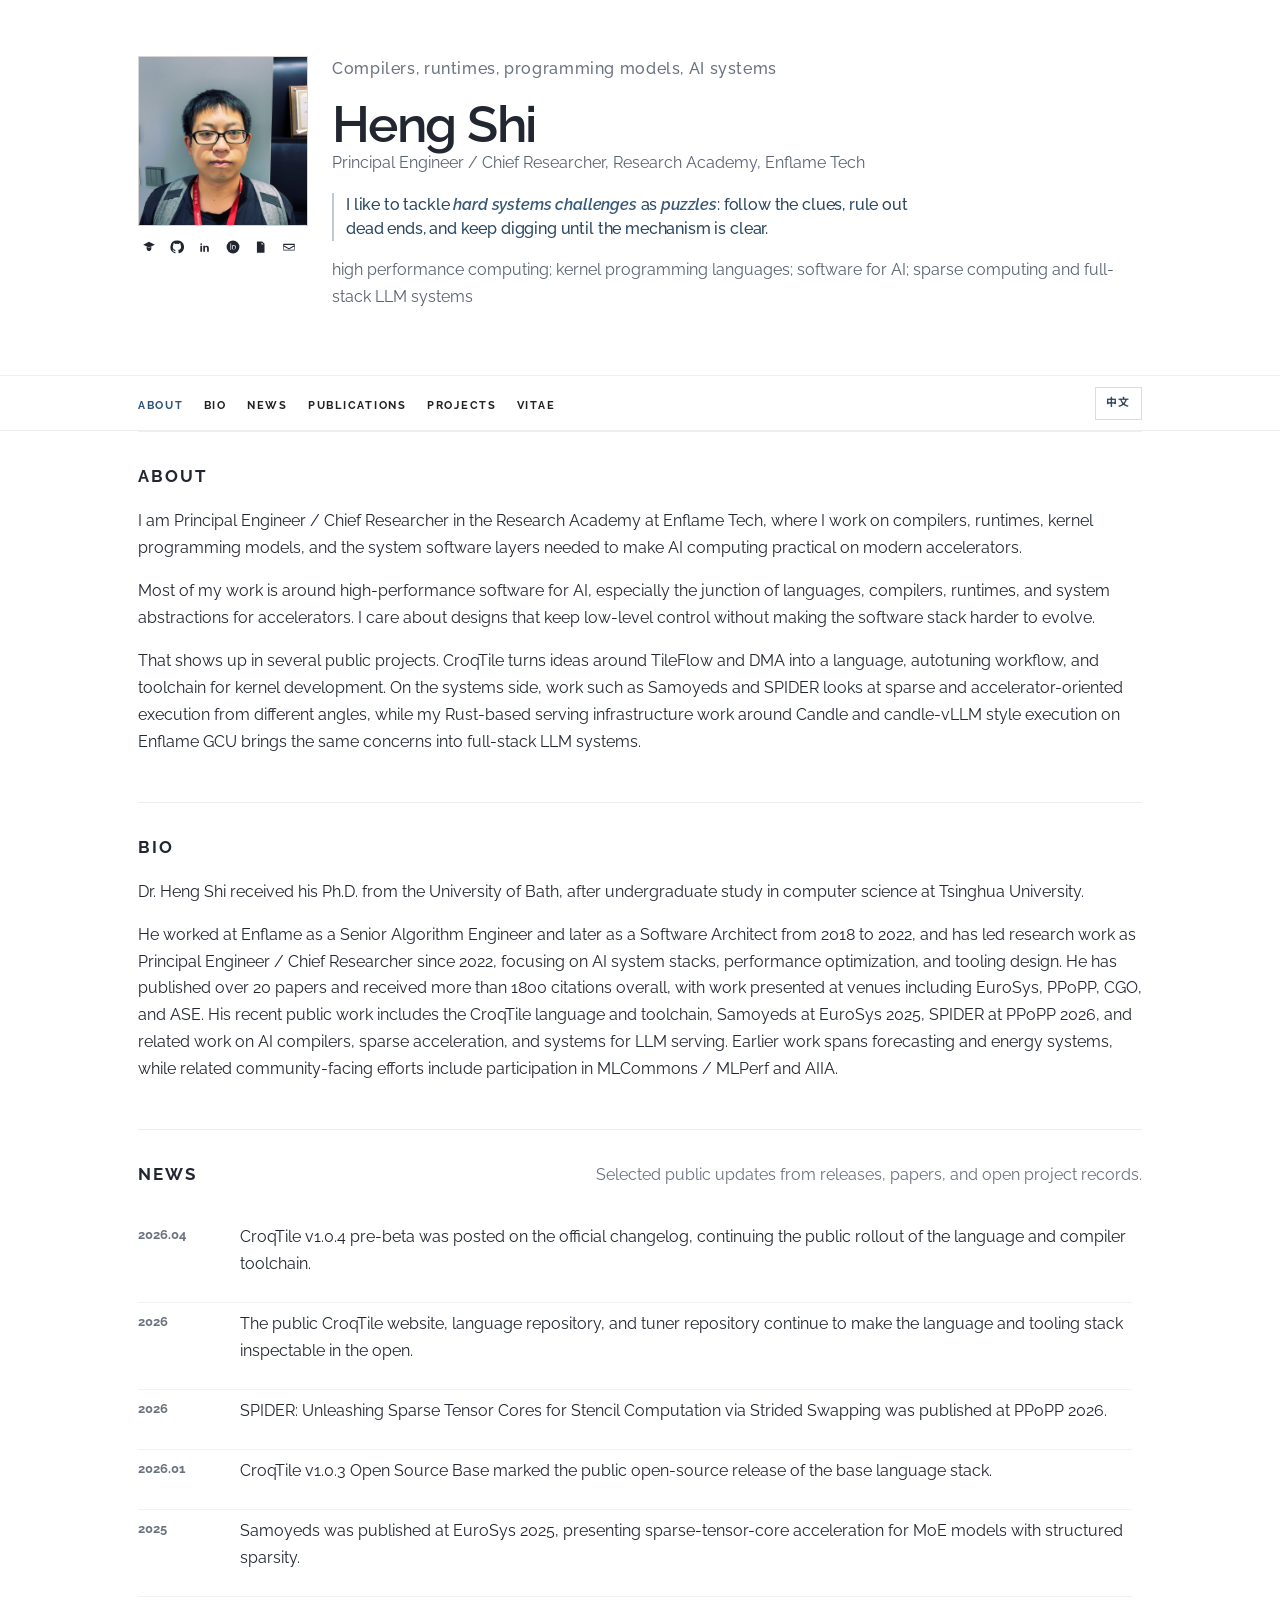
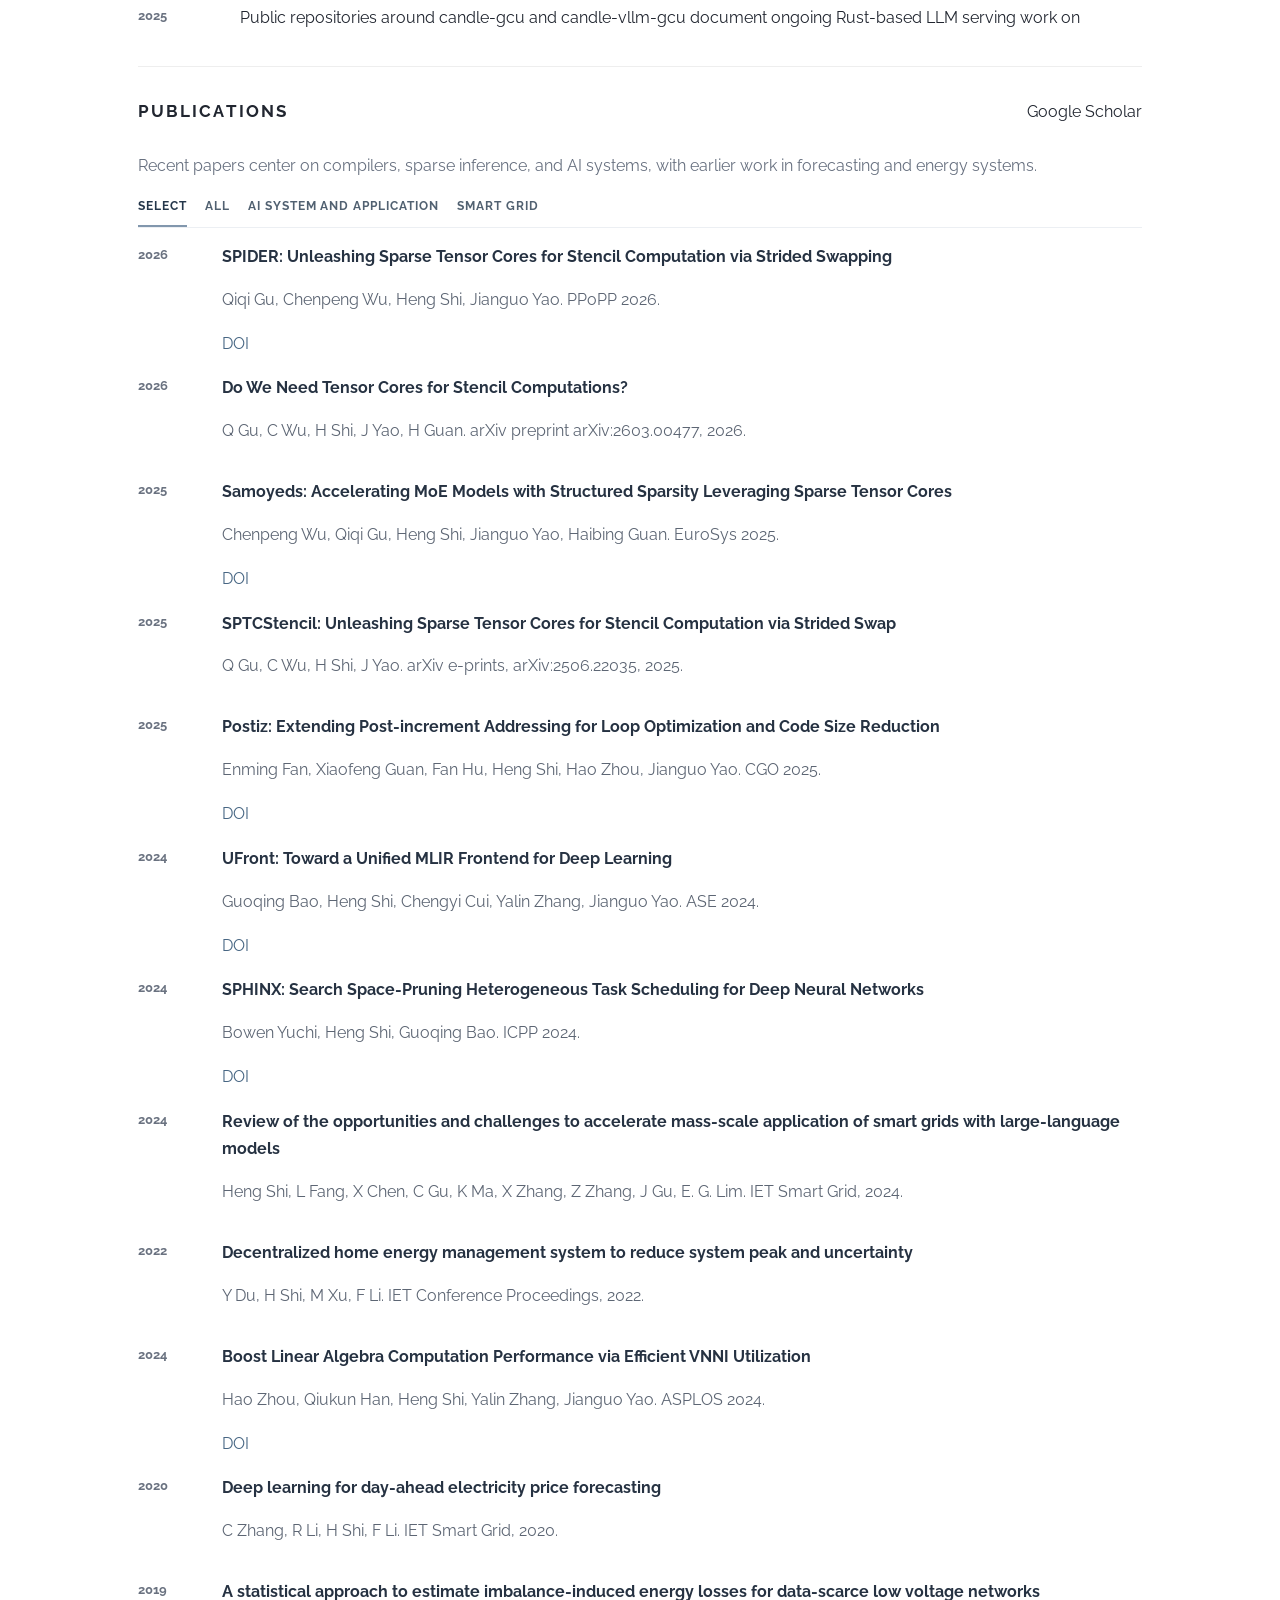
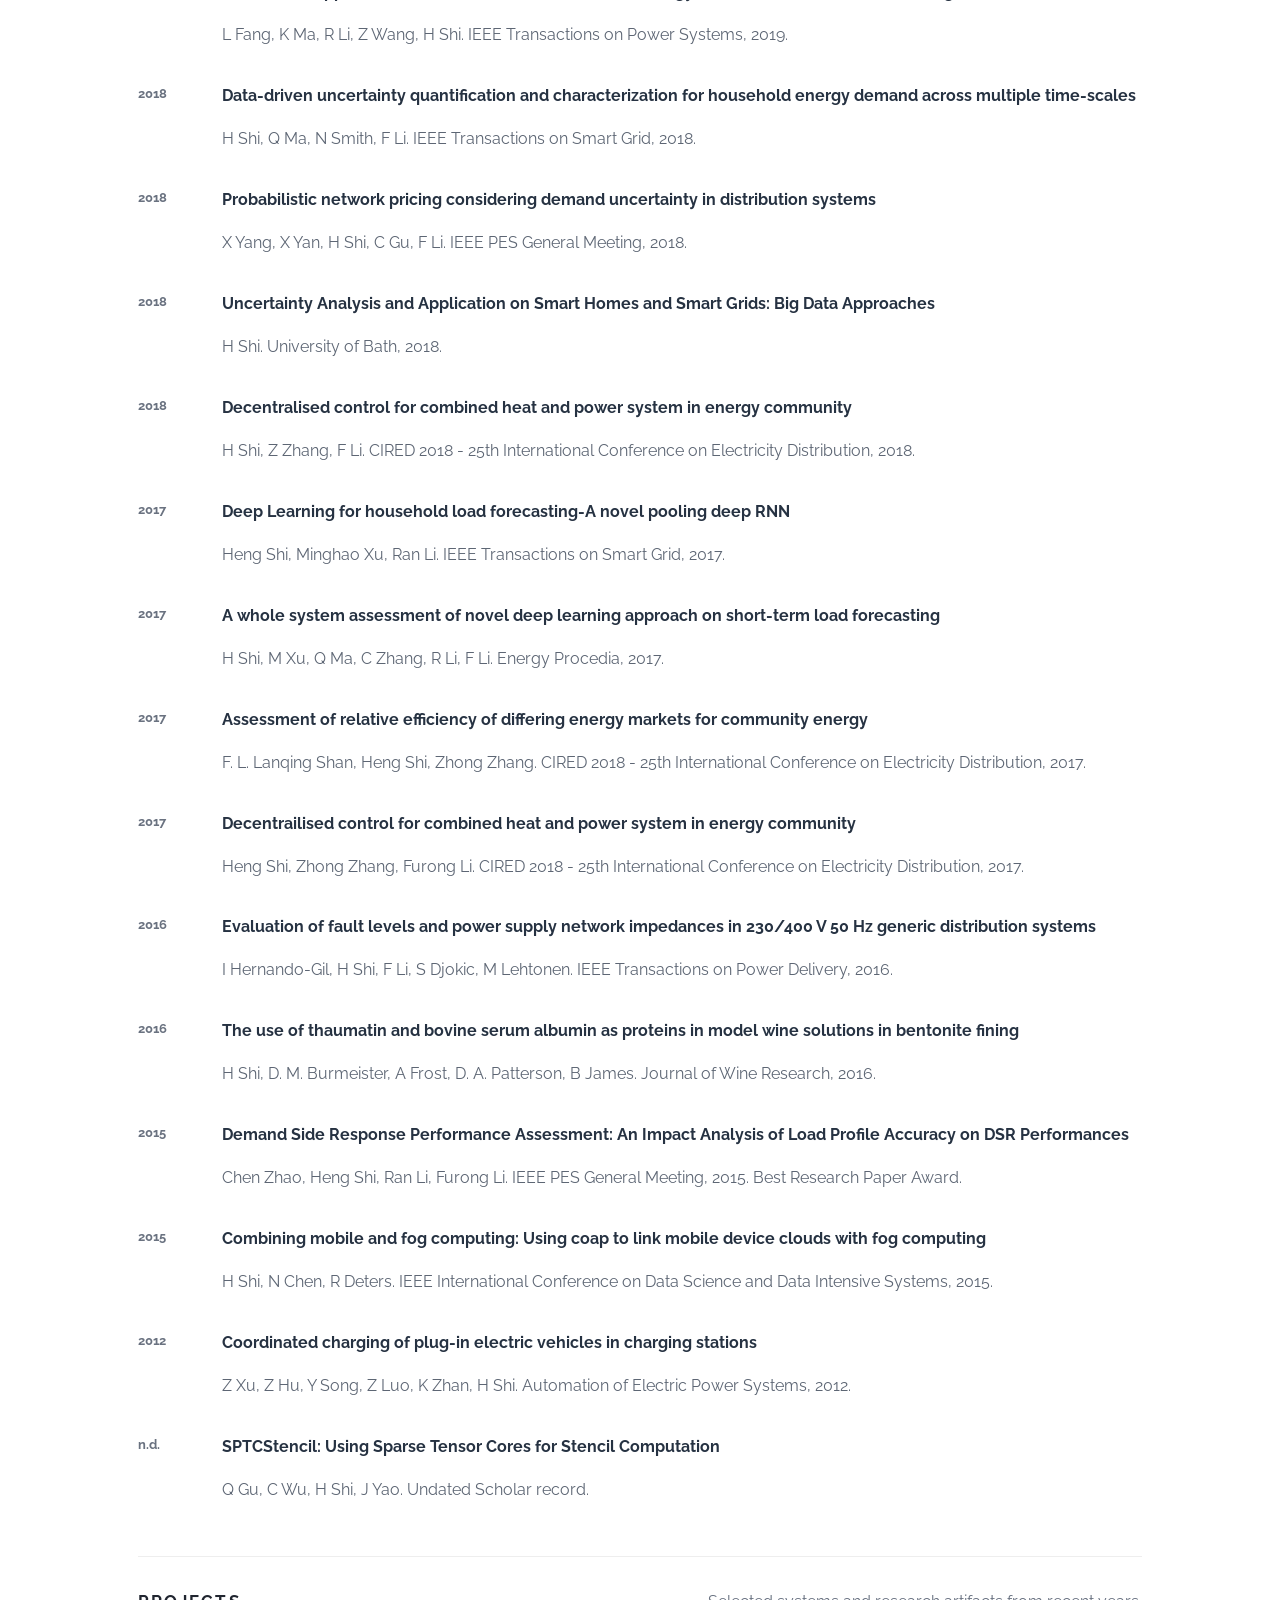
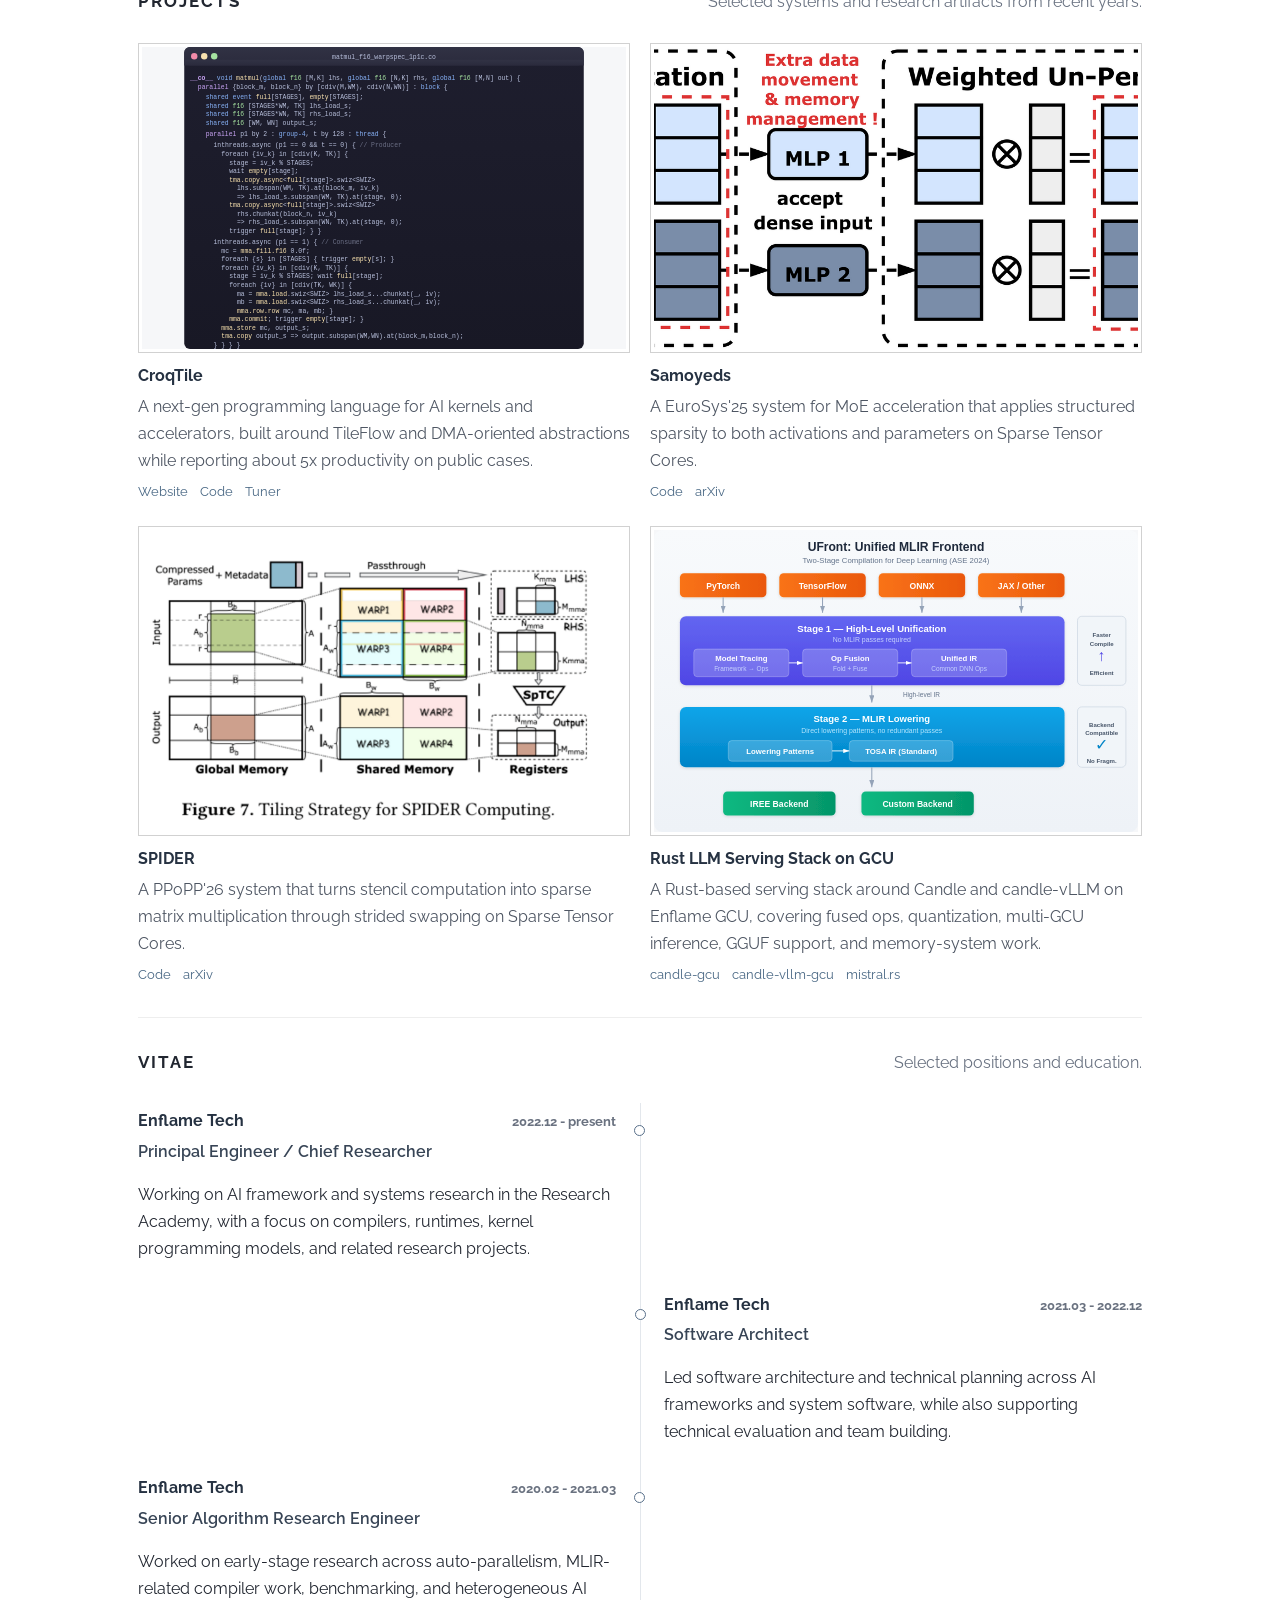
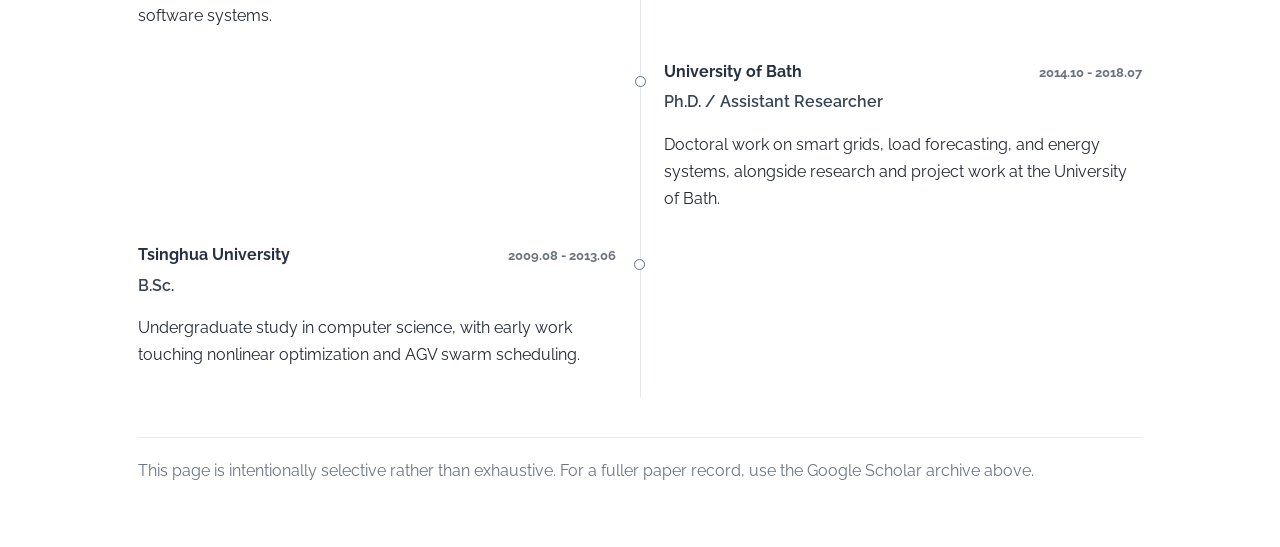
==== commit 50c06b27: "Add README, update project card figures, widen page layout - Add README.md with local dev and screen" ====
--- a/index.html
+++ b/index.html
@@ -558,10 +558,10 @@
             <article class="project-card">
               <a class="project-figure" href="https://lancerlab.github.io/croqtile-website/en/" target="_blank" rel="noreferrer noopener">
                 <img
-                  src="./assets/projects/croqtile-autotune.svg"
-                  alt="CroqTile autotuning convergence figure"
-                  data-en-alt="CroqTile autotuning convergence figure"
-                  data-zh-alt="CroqTile 自动调优收敛图"
+                  src="./assets/projects/croqtile-code-example.svg"
+                  alt="CroqTile sparse GEMM kernel code example"
+                  data-en-alt="CroqTile sparse GEMM kernel code example"
+                  data-zh-alt="CroqTile 稀疏 GEMM 内核代码示例"
                 />
               </a>
               <div class="project-caption">
@@ -631,10 +631,10 @@
             <article class="project-card">
               <a class="project-figure" href="https://github.com/EnflameTechnology/candle-vllm-gcu" target="_blank" rel="noreferrer noopener">
                 <img
-                  src="./assets/projects/rust-serving-og.png"
-                  alt="Rust serving stack project preview"
-                  data-en-alt="Rust serving stack project preview"
-                  data-zh-alt="Rust 推理栈项目预览图"
+                  src="./assets/projects/ufront-architecture.svg"
+                  alt="UFront unified MLIR frontend architecture"
+                  data-en-alt="UFront unified MLIR frontend architecture"
+                  data-zh-alt="UFront 统一 MLIR 前端架构图"
                 />
               </a>
               <div class="project-caption">
--- a/styles.css
+++ b/styles.css
@@ -3335,9 +3335,9 @@
   }
 
   .academic-shell {
-    width: min(100%, 800px);
+    width: min(100%, 1060px);
     margin: 0 auto;
-    padding: 0 20px;
+    padding: 0 28px;
   }
 
   .academic-shell--nav {
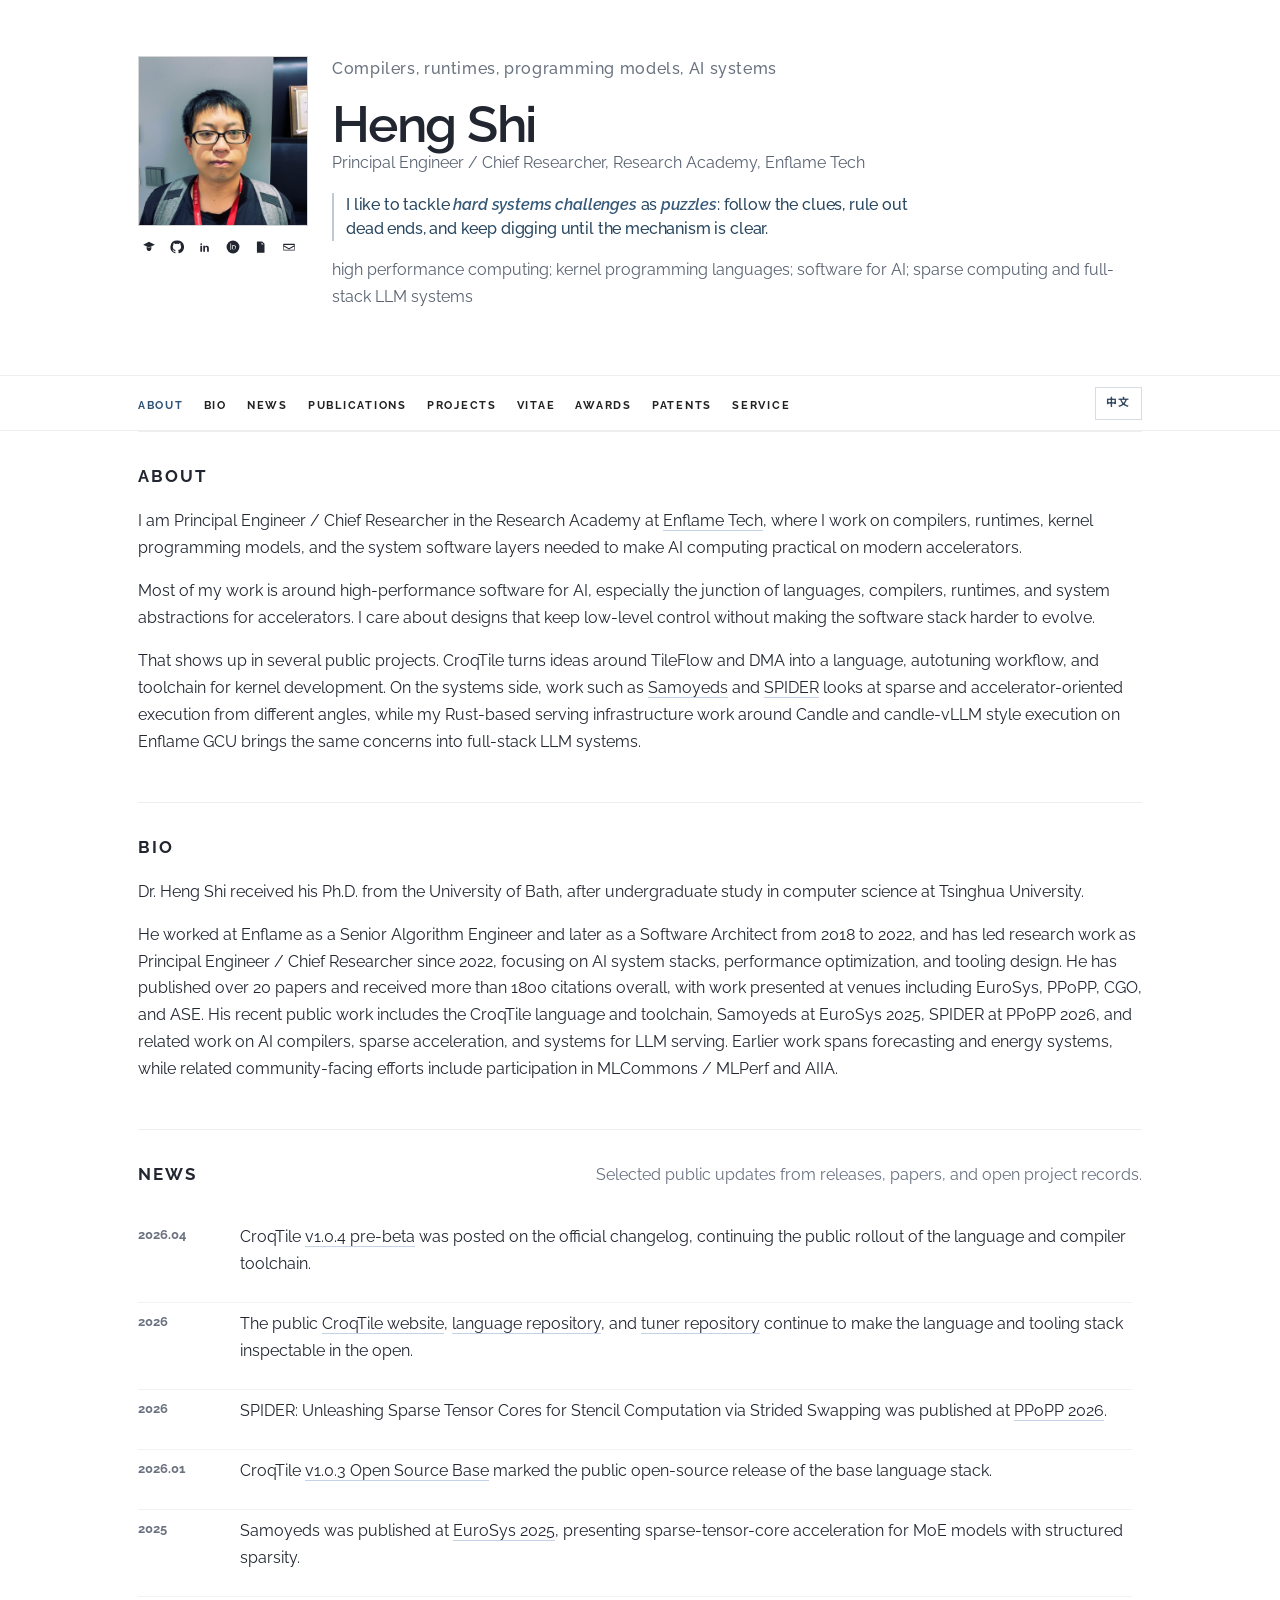
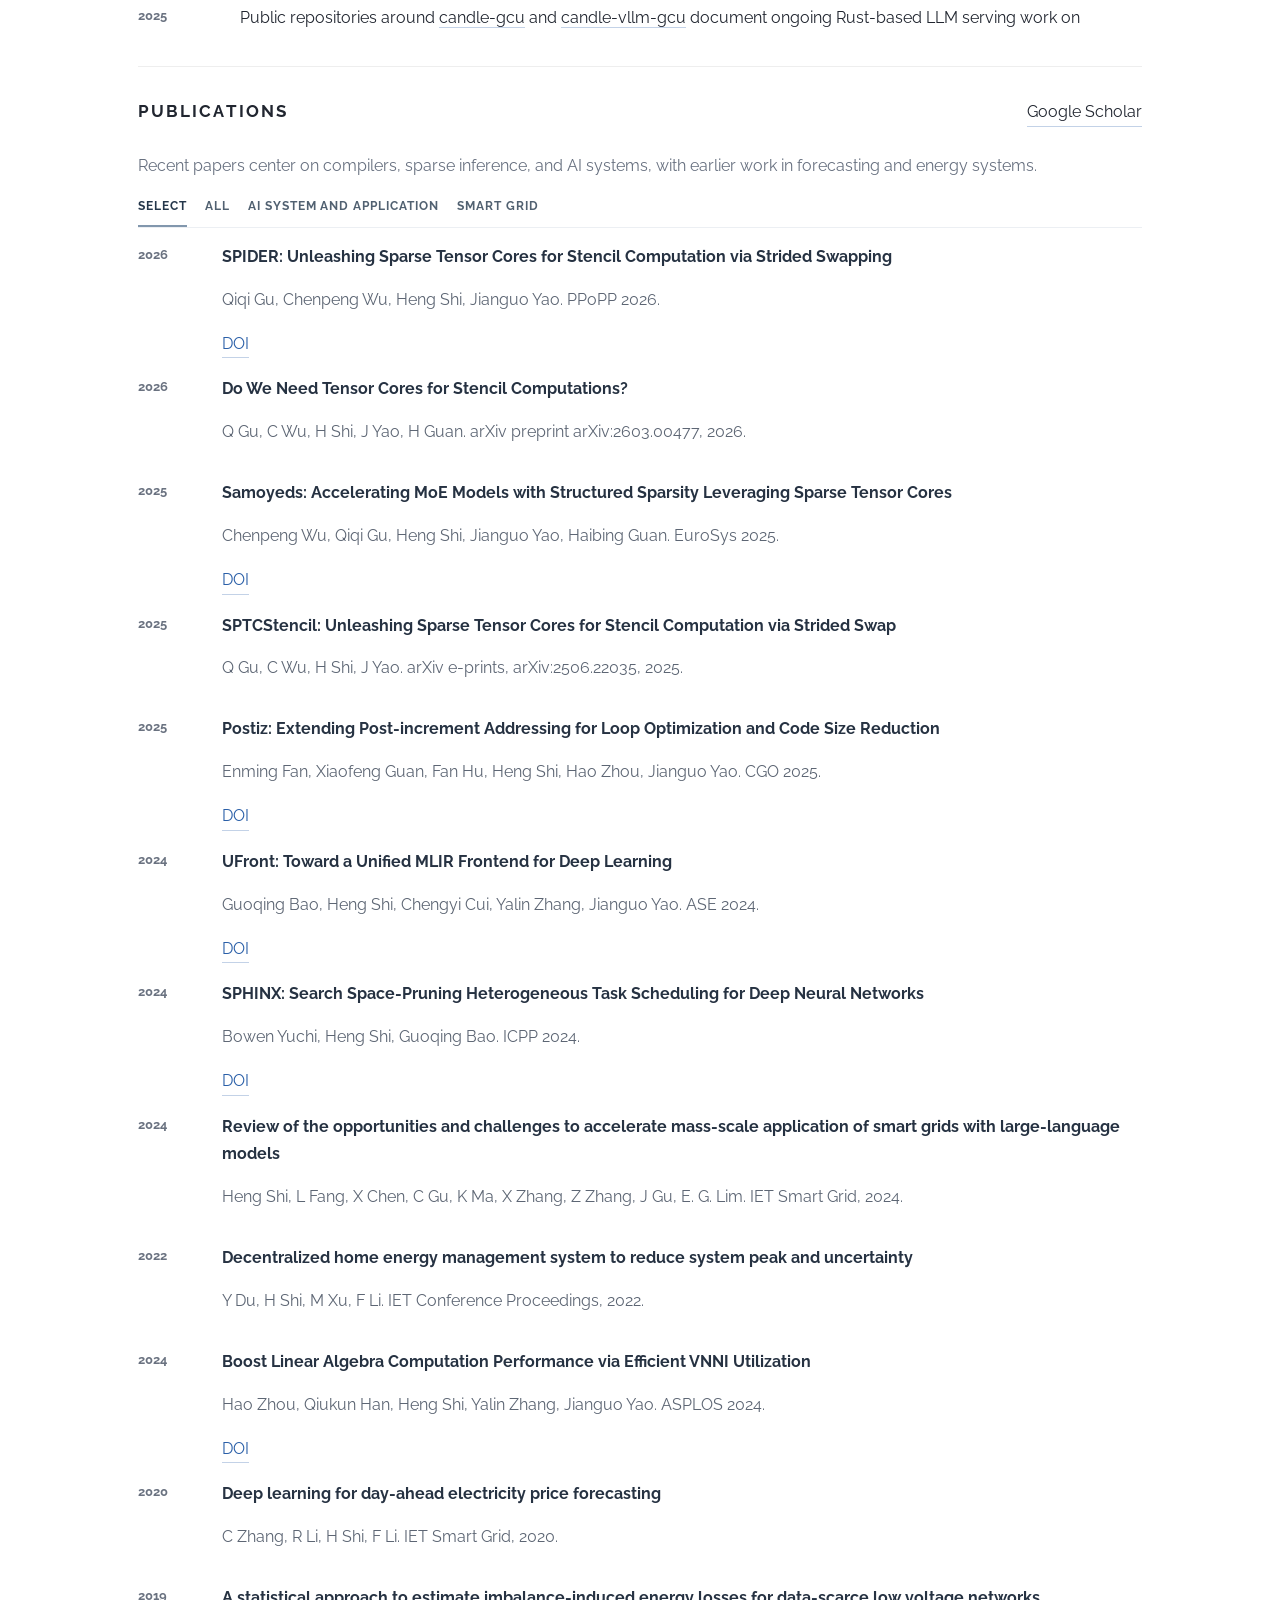
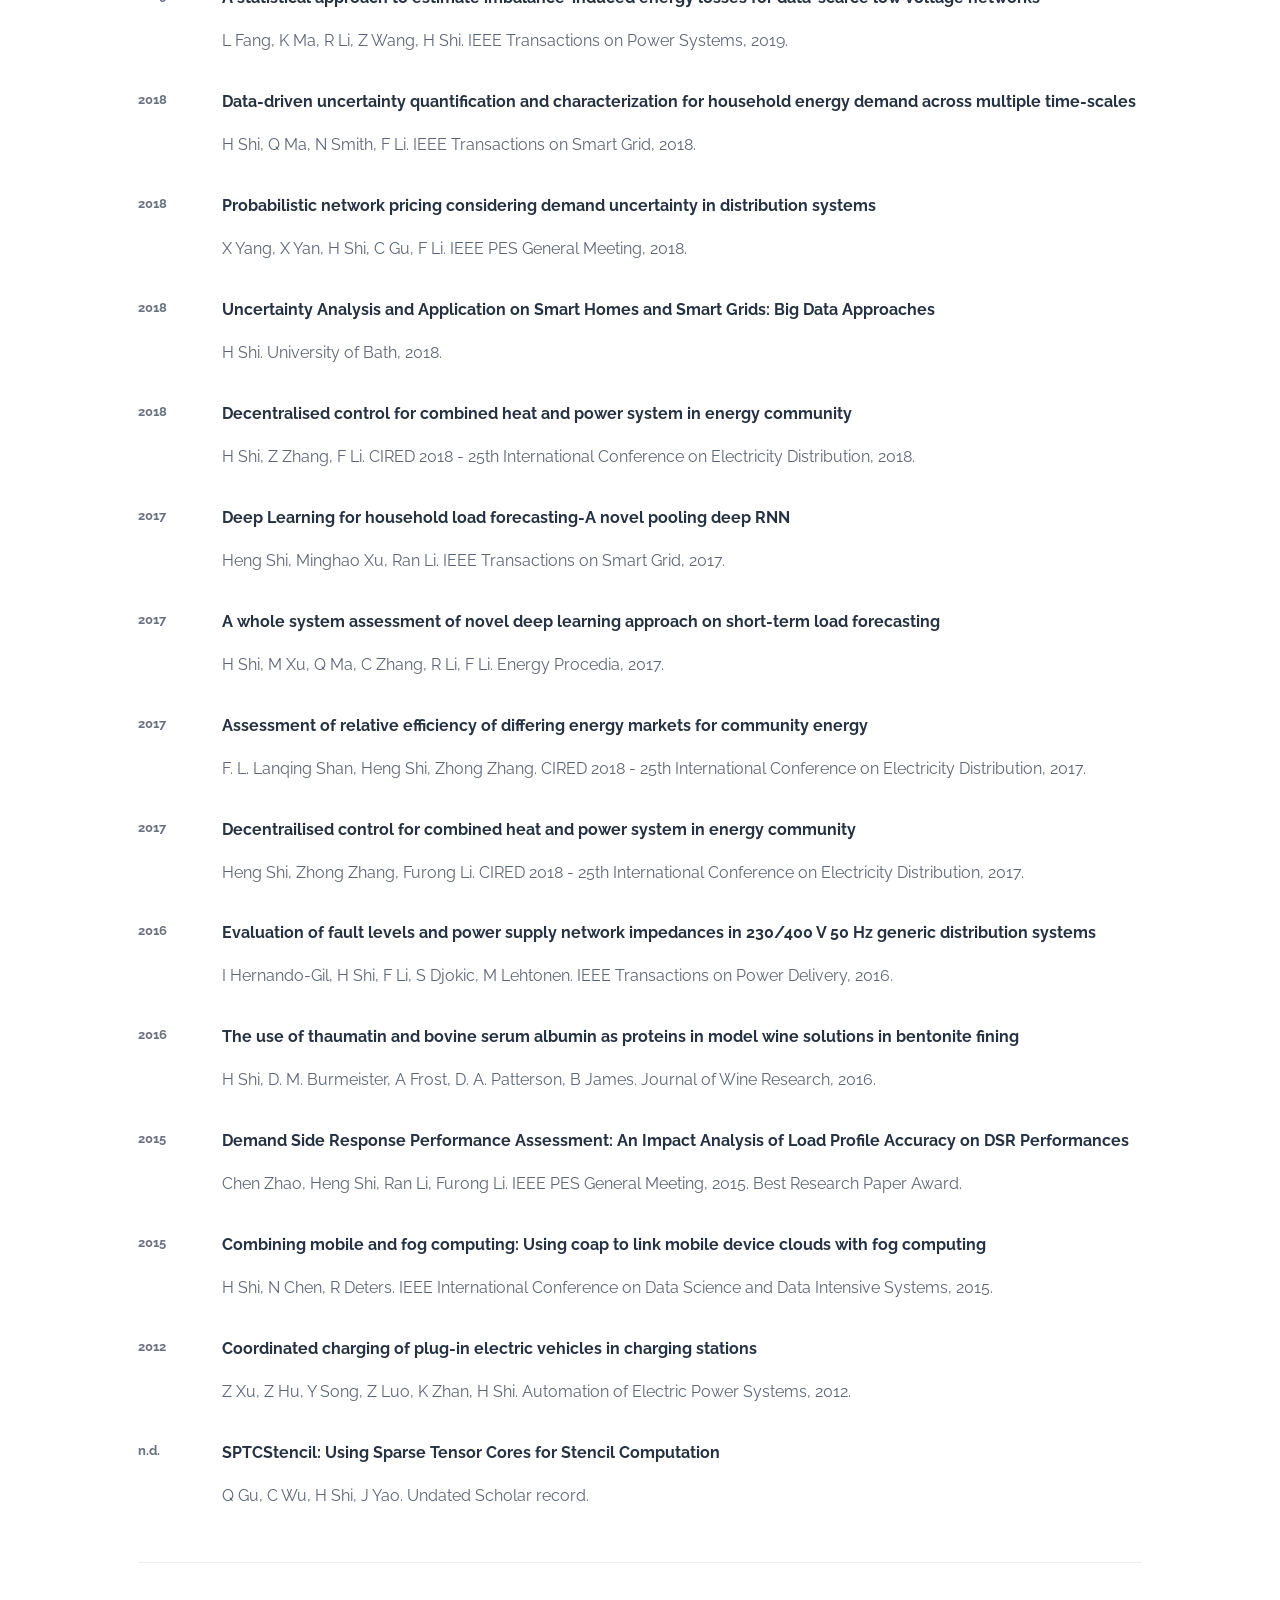
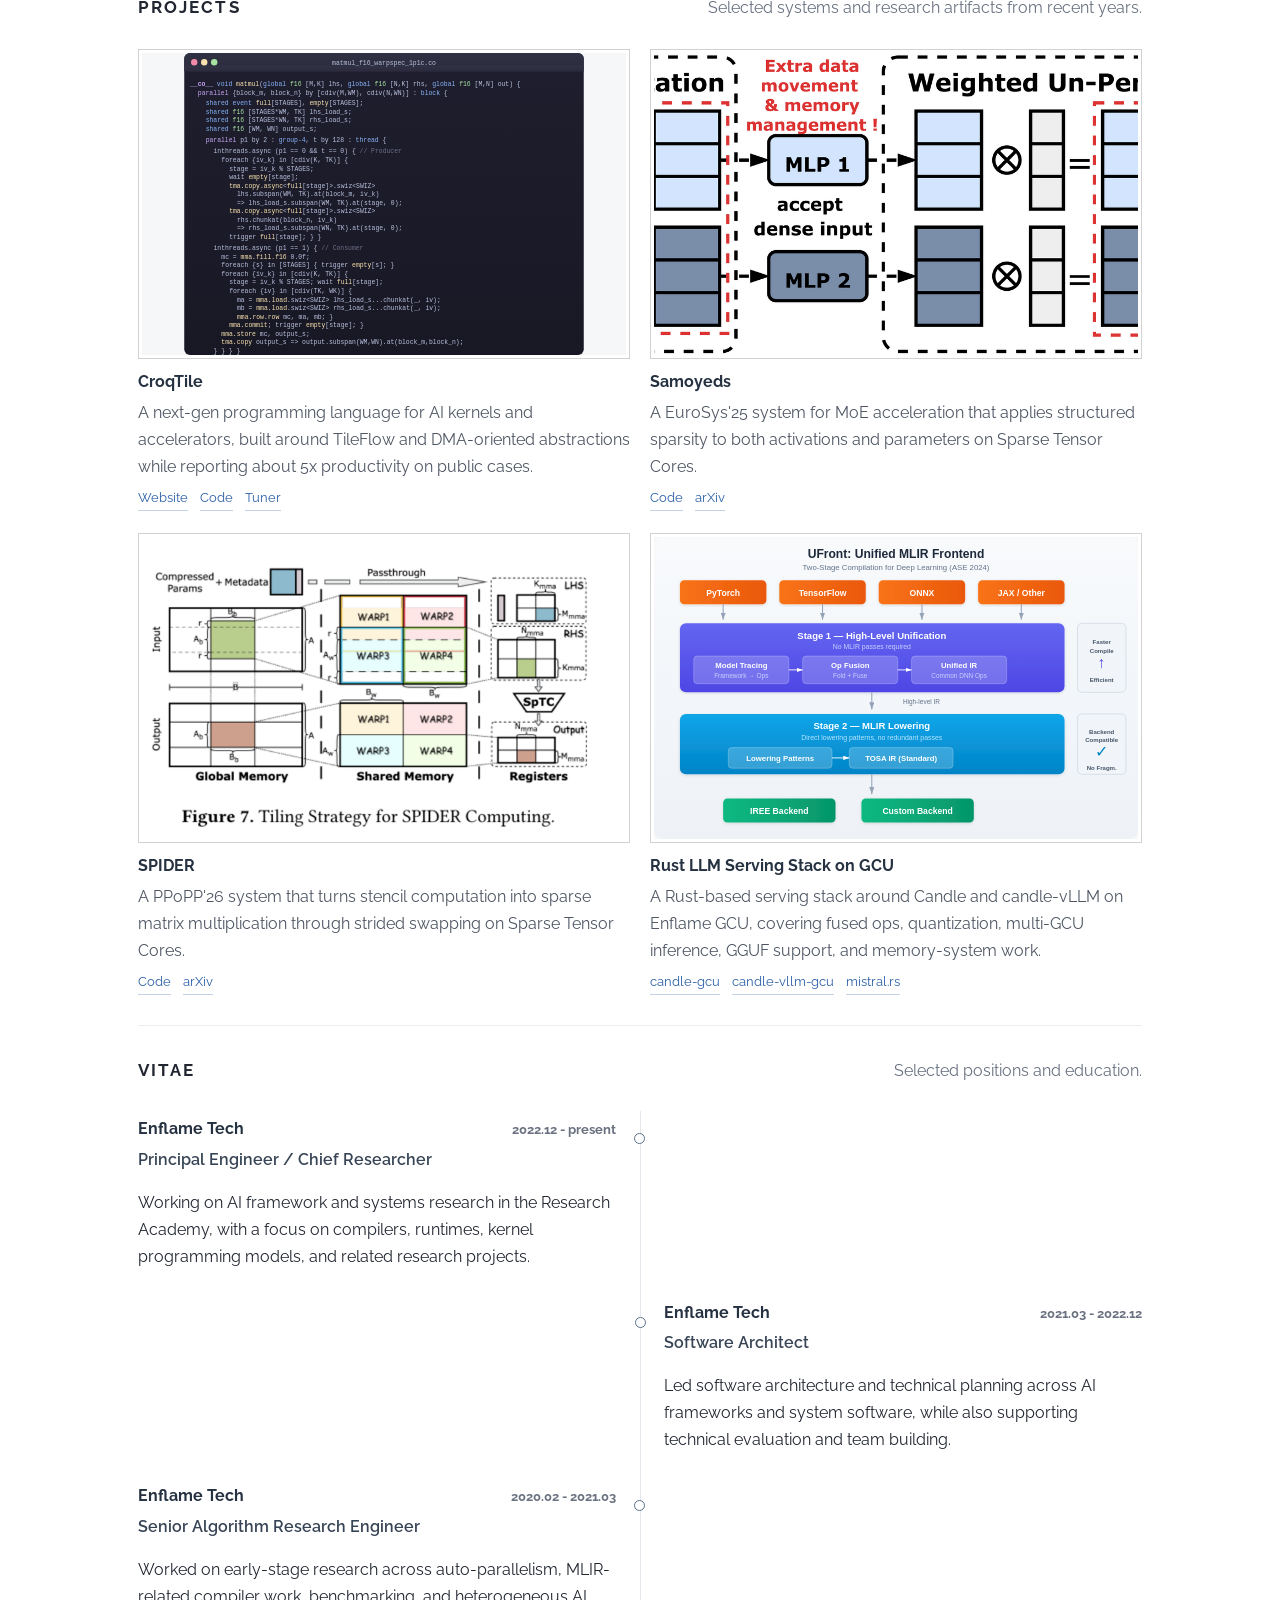
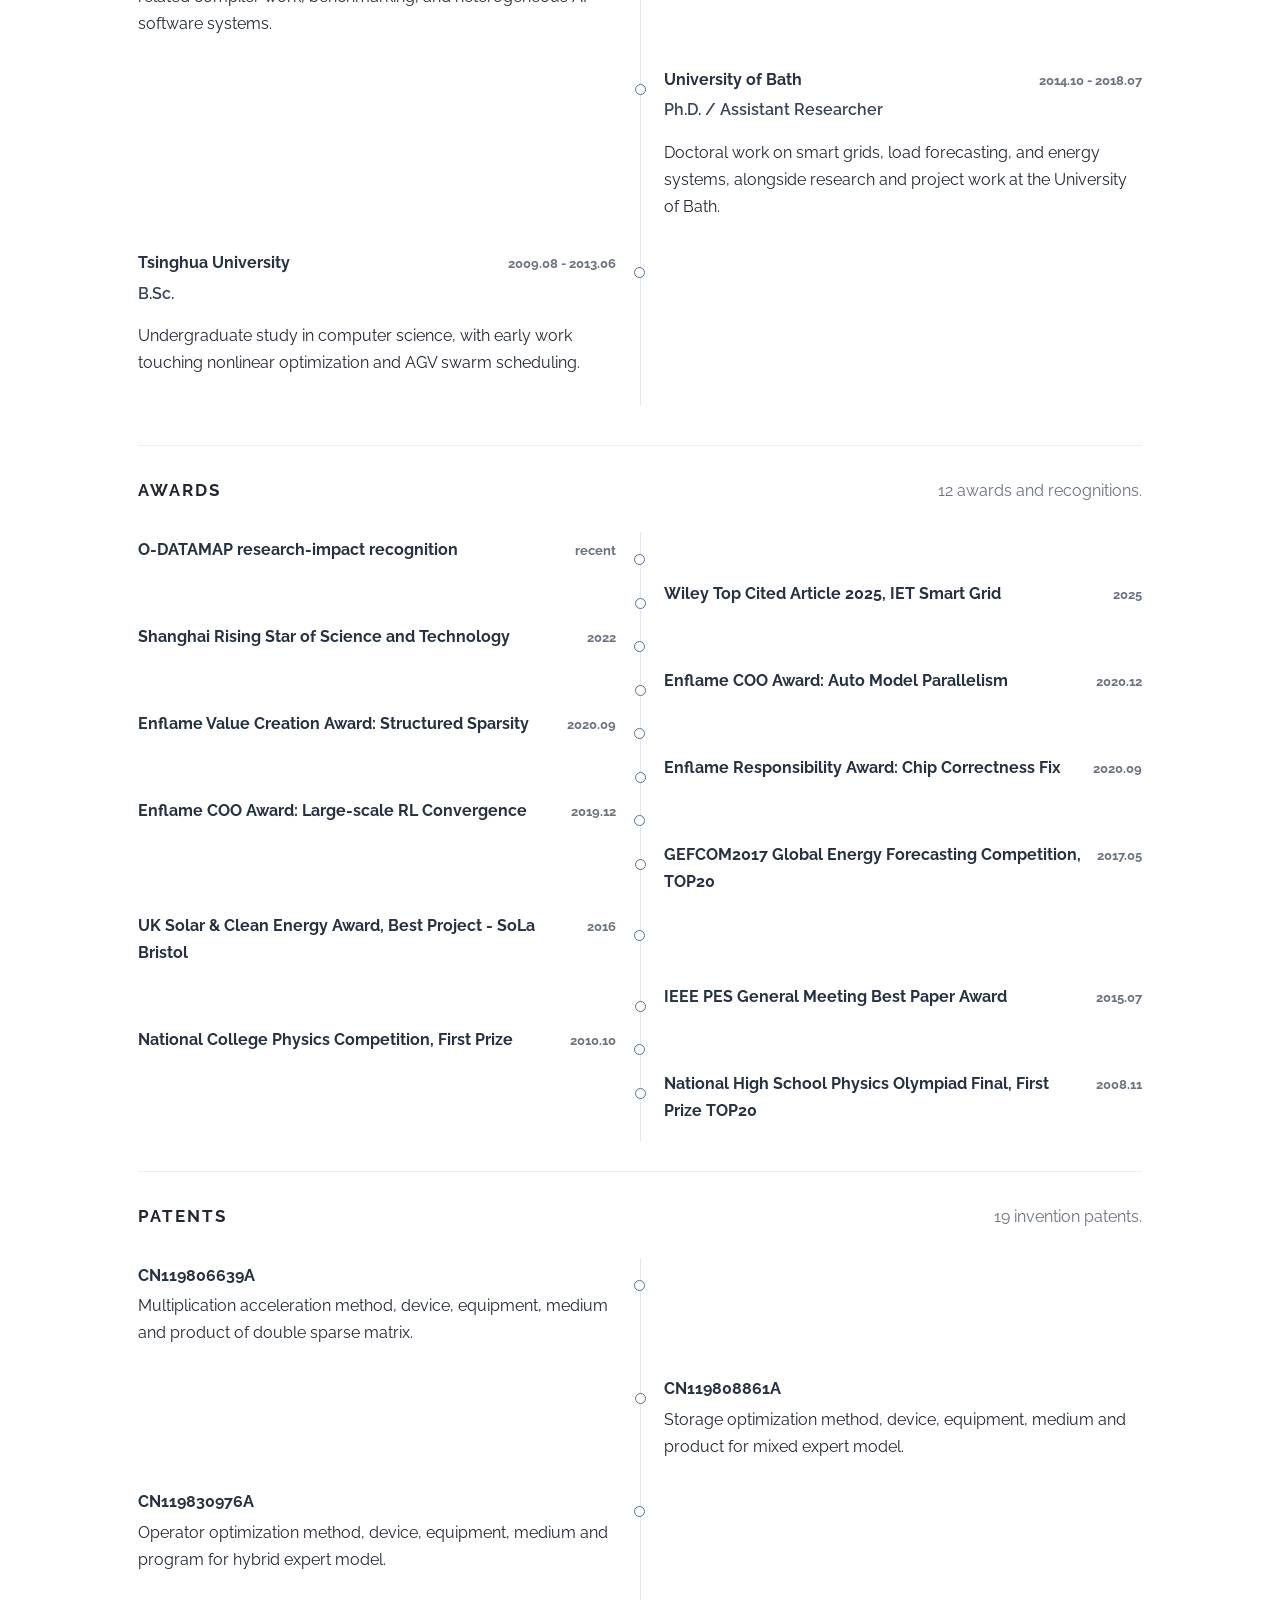
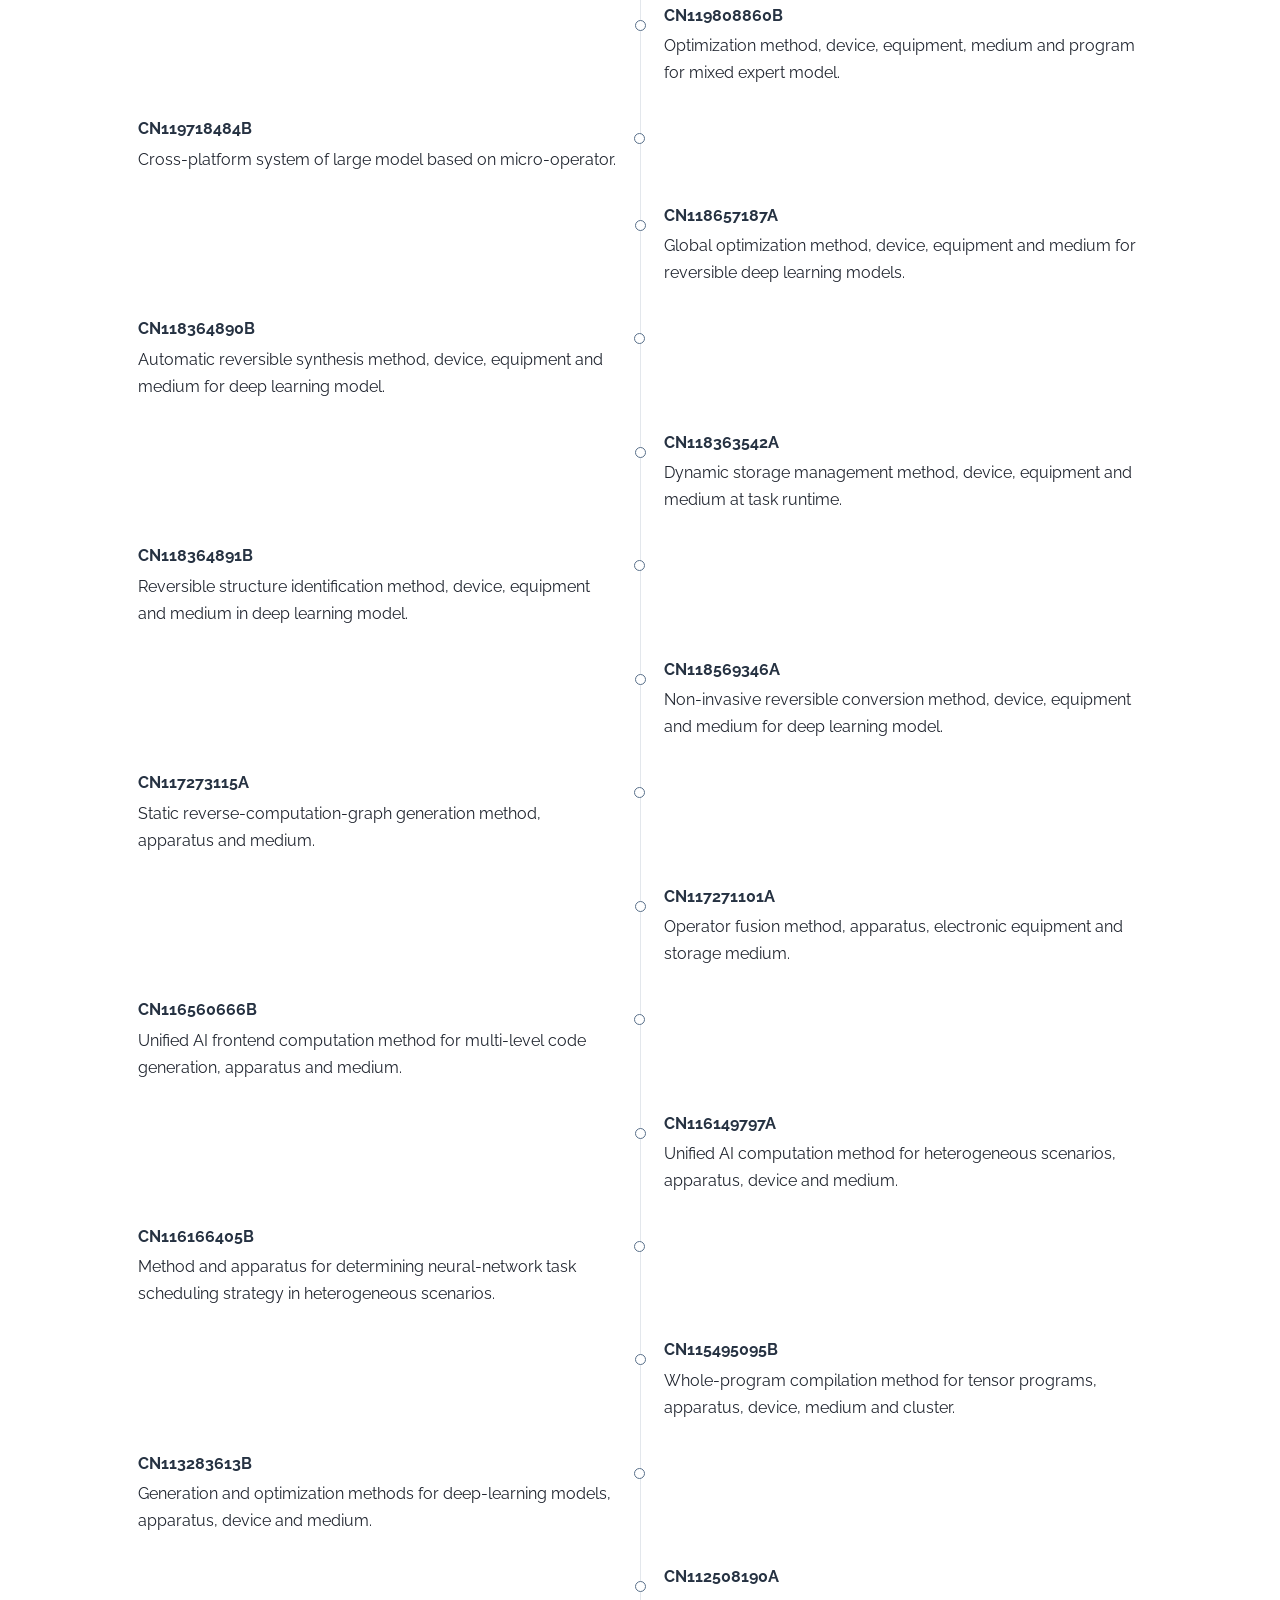
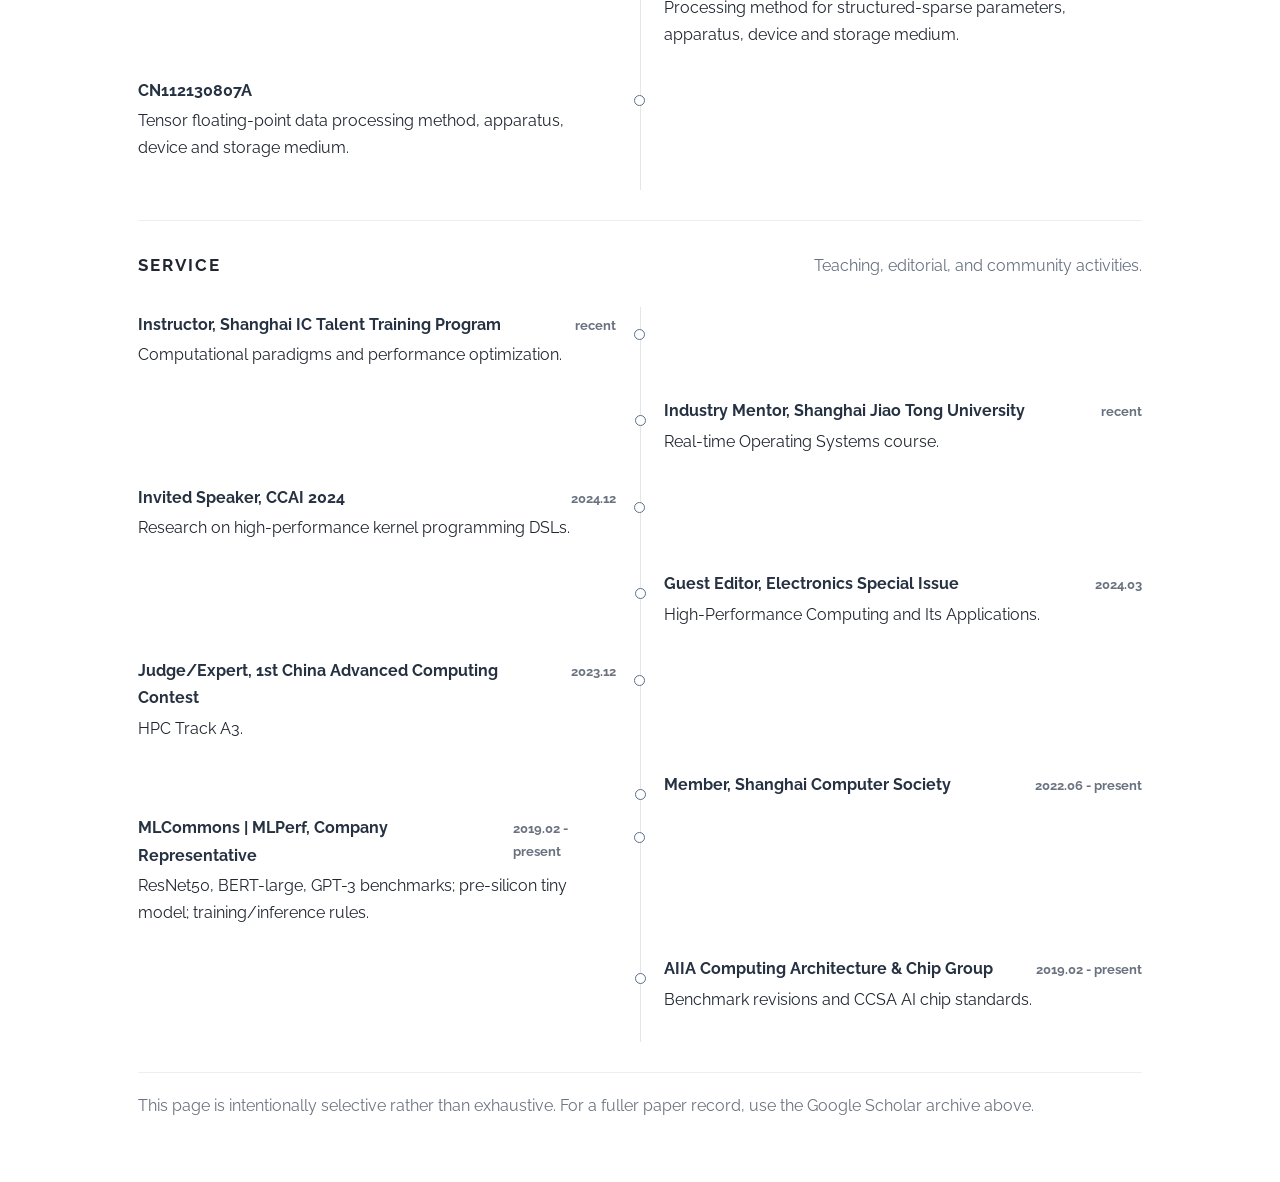
==== commit 7ad9e4c4: "Add Awards, Patents, and Service sections at page bottom Restore the awards (12 items), patents (19 " ====
--- a/index.html
+++ b/index.html
@@ -107,6 +107,9 @@
             <li><a href="#publications" data-section-link><span class="lang-en">Publications</span><span class="lang-zh" hidden>论文</span></a></li>
             <li><a href="#projects" data-section-link><span class="lang-en">Projects</span><span class="lang-zh" hidden>项目</span></a></li>
             <li><a href="#vitae" data-section-link><span class="lang-en">Vitae</span><span class="lang-zh" hidden>履历</span></a></li>
+            <li><a href="#awards" data-section-link><span class="lang-en">Awards</span><span class="lang-zh" hidden>奖项</span></a></li>
+            <li><a href="#patents" data-section-link><span class="lang-en">Patents</span><span class="lang-zh" hidden>专利</span></a></li>
+            <li><a href="#service" data-section-link><span class="lang-en">Service</span><span class="lang-zh" hidden>服务</span></a></li>
             <li class="nav-utility">
               <button class="language-switch" type="button" data-language-toggle aria-pressed="false" aria-label="Switch language" title="Switch language">
                 <span data-language-label>中文</span>
@@ -740,6 +743,401 @@
           </ul>
         </section>
 
+        <section class="docs-section" id="awards">
+          <div class="section-row">
+            <h4><span class="lang-en">Awards</span><span class="lang-zh" hidden>奖项</span></h4>
+            <p class="section-note lang-en">12 awards and recognitions.</p>
+            <p class="section-note lang-zh" hidden>12 项奖项与认可。</p>
+          </div>
+          <ul class="vitae-timeline">
+            <li class="vitae-item">
+              <div class="vitae-card">
+                <div class="vitae-head">
+                  <span class="vitae-place lang-en">O-DATAMAP research-impact recognition</span>
+                  <span class="vitae-place lang-zh" hidden>O-DATAMAP 研究影响力推荐</span>
+                  <span class="vitae-time">recent</span>
+                </div>
+              </div>
+            </li>
+            <li class="vitae-item">
+              <div class="vitae-card">
+                <div class="vitae-head">
+                  <span class="vitae-place lang-en">Wiley Top Cited Article 2025, IET Smart Grid</span>
+                  <span class="vitae-place lang-zh" hidden>Wiley Top Cited Article 2025，IET Smart Grid</span>
+                  <span class="vitae-time">2025</span>
+                </div>
+              </div>
+            </li>
+            <li class="vitae-item">
+              <div class="vitae-card">
+                <div class="vitae-head">
+                  <span class="vitae-place lang-en">Shanghai Rising Star of Science and Technology</span>
+                  <span class="vitae-place lang-zh" hidden>上海市启明星科技创新人才</span>
+                  <span class="vitae-time">2022</span>
+                </div>
+              </div>
+            </li>
+            <li class="vitae-item">
+              <div class="vitae-card">
+                <div class="vitae-head">
+                  <span class="vitae-place lang-en">Enflame COO Award: Auto Model Parallelism</span>
+                  <span class="vitae-place lang-zh" hidden>燧原科技 COO Award：自动模型并行</span>
+                  <span class="vitae-time">2020.12</span>
+                </div>
+              </div>
+            </li>
+            <li class="vitae-item">
+              <div class="vitae-card">
+                <div class="vitae-head">
+                  <span class="vitae-place lang-en">Enflame Value Creation Award: Structured Sparsity</span>
+                  <span class="vitae-place lang-zh" hidden>燧原科技价值创造 Award：结构化稀疏</span>
+                  <span class="vitae-time">2020.09</span>
+                </div>
+              </div>
+            </li>
+            <li class="vitae-item">
+              <div class="vitae-card">
+                <div class="vitae-head">
+                  <span class="vitae-place lang-en">Enflame Responsibility Award: Chip Correctness Fix</span>
+                  <span class="vitae-place lang-zh" hidden>燧原科技勇担职责 Award：最后批次芯片计算正确性修复</span>
+                  <span class="vitae-time">2020.09</span>
+                </div>
+              </div>
+            </li>
+            <li class="vitae-item">
+              <div class="vitae-card">
+                <div class="vitae-head">
+                  <span class="vitae-place lang-en">Enflame COO Award: Large-scale RL Convergence</span>
+                  <span class="vitae-place lang-zh" hidden>燧原科技 COO Award：大规模强化学习模型收敛</span>
+                  <span class="vitae-time">2019.12</span>
+                </div>
+              </div>
+            </li>
+            <li class="vitae-item">
+              <div class="vitae-card">
+                <div class="vitae-head">
+                  <span class="vitae-place lang-en">GEFCOM2017 Global Energy Forecasting Competition, TOP20</span>
+                  <span class="vitae-place lang-zh" hidden>GEFCOM2017 全球能源预测竞赛 TOP 20</span>
+                  <span class="vitae-time">2017.05</span>
+                </div>
+              </div>
+            </li>
+            <li class="vitae-item">
+              <div class="vitae-card">
+                <div class="vitae-head">
+                  <span class="vitae-place lang-en">UK Solar &amp; Clean Energy Award, Best Project - SoLa Bristol</span>
+                  <span class="vitae-place lang-zh" hidden>英国太阳能与清洁能源奖，最佳项目大奖 - SoLa Bristol</span>
+                  <span class="vitae-time">2016</span>
+                </div>
+              </div>
+            </li>
+            <li class="vitae-item">
+              <div class="vitae-card">
+                <div class="vitae-head">
+                  <span class="vitae-place lang-en">IEEE PES General Meeting Best Paper Award</span>
+                  <span class="vitae-place lang-zh" hidden>IEEE PES 智能电网通用会议最佳论文奖</span>
+                  <span class="vitae-time">2015.07</span>
+                </div>
+              </div>
+            </li>
+            <li class="vitae-item">
+              <div class="vitae-card">
+                <div class="vitae-head">
+                  <span class="vitae-place lang-en">National College Physics Competition, First Prize</span>
+                  <span class="vitae-place lang-zh" hidden>大学生物理竞赛全国一等奖</span>
+                  <span class="vitae-time">2010.10</span>
+                </div>
+              </div>
+            </li>
+            <li class="vitae-item">
+              <div class="vitae-card">
+                <div class="vitae-head">
+                  <span class="vitae-place lang-en">National High School Physics Olympiad Final, First Prize TOP20</span>
+                  <span class="vitae-place lang-zh" hidden>全国高中物理奥林匹克竞赛全国总决赛一等奖 TOP 20</span>
+                  <span class="vitae-time">2008.11</span>
+                </div>
+              </div>
+            </li>
+          </ul>
+        </section>
+
+        <section class="docs-section" id="patents">
+          <div class="section-row">
+            <h4><span class="lang-en">Patents</span><span class="lang-zh" hidden>专利</span></h4>
+            <p class="section-note lang-en">19 invention patents.</p>
+            <p class="section-note lang-zh" hidden>19 项发明专利。</p>
+          </div>
+          <ul class="vitae-timeline">
+            <li class="vitae-item">
+              <div class="vitae-card">
+                <div class="vitae-head">
+                  <span class="vitae-place">CN119806639A</span>
+                </div>
+                <p class="lang-en">Multiplication acceleration method, device, equipment, medium and product of double sparse matrix.</p>
+                <p class="lang-zh" hidden>双稀疏矩阵的乘法加速方法、装置、设备、介质及产品。</p>
+              </div>
+            </li>
+            <li class="vitae-item">
+              <div class="vitae-card">
+                <div class="vitae-head">
+                  <span class="vitae-place">CN119808861A</span>
+                </div>
+                <p class="lang-en">Storage optimization method, device, equipment, medium and product for mixed expert model.</p>
+                <p class="lang-zh" hidden>混合专家模型的存储优化方法、装置、设备、介质及产品。</p>
+              </div>
+            </li>
+            <li class="vitae-item">
+              <div class="vitae-card">
+                <div class="vitae-head">
+                  <span class="vitae-place">CN119830976A</span>
+                </div>
+                <p class="lang-en">Operator optimization method, device, equipment, medium and program for hybrid expert model.</p>
+                <p class="lang-zh" hidden>混合专家模型的算子优化方法、装置、设备、介质及程序。</p>
+              </div>
+            </li>
+            <li class="vitae-item">
+              <div class="vitae-card">
+                <div class="vitae-head">
+                  <span class="vitae-place">CN119808860B</span>
+                </div>
+                <p class="lang-en">Optimization method, device, equipment, medium and program for mixed expert model.</p>
+                <p class="lang-zh" hidden>混合专家模型的优化方法、装置、设备、介质及程序。</p>
+              </div>
+            </li>
+            <li class="vitae-item">
+              <div class="vitae-card">
+                <div class="vitae-head">
+                  <span class="vitae-place">CN119718484B</span>
+                </div>
+                <p class="lang-en">Cross-platform system of large model based on micro-operator.</p>
+                <p class="lang-zh" hidden>一种基于微算子的大模型跨平台系统。</p>
+              </div>
+            </li>
+            <li class="vitae-item">
+              <div class="vitae-card">
+                <div class="vitae-head">
+                  <span class="vitae-place">CN118657187A</span>
+                </div>
+                <p class="lang-en">Global optimization method, device, equipment and medium for reversible deep learning models.</p>
+                <p class="lang-zh" hidden>深度学习模型可逆化的全局优化方法、装置、设备及介质。</p>
+              </div>
+            </li>
+            <li class="vitae-item">
+              <div class="vitae-card">
+                <div class="vitae-head">
+                  <span class="vitae-place">CN118364890B</span>
+                </div>
+                <p class="lang-en">Automatic reversible synthesis method, device, equipment and medium for deep learning model.</p>
+                <p class="lang-zh" hidden>深度学习模型的自动可逆化合成方法、装置、设备及介质。</p>
+              </div>
+            </li>
+            <li class="vitae-item">
+              <div class="vitae-card">
+                <div class="vitae-head">
+                  <span class="vitae-place">CN118363542A</span>
+                </div>
+                <p class="lang-en">Dynamic storage management method, device, equipment and medium at task runtime.</p>
+                <p class="lang-zh" hidden>任务运行时的动态存储管理方法、装置、设备及介质。</p>
+              </div>
+            </li>
+            <li class="vitae-item">
+              <div class="vitae-card">
+                <div class="vitae-head">
+                  <span class="vitae-place">CN118364891B</span>
+                </div>
+                <p class="lang-en">Reversible structure identification method, device, equipment and medium in deep learning model.</p>
+                <p class="lang-zh" hidden>深度学习模型中的可逆结构识别方法、装置、设备及介质。</p>
+              </div>
+            </li>
+            <li class="vitae-item">
+              <div class="vitae-card">
+                <div class="vitae-head">
+                  <span class="vitae-place">CN118569346A</span>
+                </div>
+                <p class="lang-en">Non-invasive reversible conversion method, device, equipment and medium for deep learning model.</p>
+                <p class="lang-zh" hidden>深度学习模型非侵入可逆化转换方法、装置、设备及介质。</p>
+              </div>
+            </li>
+            <li class="vitae-item">
+              <div class="vitae-card">
+                <div class="vitae-head">
+                  <span class="vitae-place">CN117273115A</span>
+                </div>
+                <p class="lang-en">Static reverse-computation-graph generation method, apparatus and medium.</p>
+                <p class="lang-zh" hidden>一种反向计算图的静态生成方法、装置、设备及介质。</p>
+              </div>
+            </li>
+            <li class="vitae-item">
+              <div class="vitae-card">
+                <div class="vitae-head">
+                  <span class="vitae-place">CN117271101A</span>
+                </div>
+                <p class="lang-en">Operator fusion method, apparatus, electronic equipment and storage medium.</p>
+                <p class="lang-zh" hidden>一种算子融合方法、装置、电子设备及存储介质。</p>
+              </div>
+            </li>
+            <li class="vitae-item">
+              <div class="vitae-card">
+                <div class="vitae-head">
+                  <span class="vitae-place">CN116560666B</span>
+                </div>
+                <p class="lang-en">Unified AI frontend computation method for multi-level code generation, apparatus and medium.</p>
+                <p class="lang-zh" hidden>用于多层级代码生成的 AI 前端统一计算方法、装置及介质。</p>
+              </div>
+            </li>
+            <li class="vitae-item">
+              <div class="vitae-card">
+                <div class="vitae-head">
+                  <span class="vitae-place">CN116149797A</span>
+                </div>
+                <p class="lang-en">Unified AI computation method for heterogeneous scenarios, apparatus, device and medium.</p>
+                <p class="lang-zh" hidden>面向异构场景的 AI 统一计算方法、装置、设备及介质。</p>
+              </div>
+            </li>
+            <li class="vitae-item">
+              <div class="vitae-card">
+                <div class="vitae-head">
+                  <span class="vitae-place">CN116166405B</span>
+                </div>
+                <p class="lang-en">Method and apparatus for determining neural-network task scheduling strategy in heterogeneous scenarios.</p>
+                <p class="lang-zh" hidden>异构场景下的神经网络任务调度策略确定方法及装置。</p>
+              </div>
+            </li>
+            <li class="vitae-item">
+              <div class="vitae-card">
+                <div class="vitae-head">
+                  <span class="vitae-place">CN115495095B</span>
+                </div>
+                <p class="lang-en">Whole-program compilation method for tensor programs, apparatus, device, medium and cluster.</p>
+                <p class="lang-zh" hidden>张量程序的整程序编译方法、装置、设备、介质及集群。</p>
+              </div>
+            </li>
+            <li class="vitae-item">
+              <div class="vitae-card">
+                <div class="vitae-head">
+                  <span class="vitae-place">CN113283613B</span>
+                </div>
+                <p class="lang-en">Generation and optimization methods for deep-learning models, apparatus, device and medium.</p>
+                <p class="lang-zh" hidden>深度学习模型的生成方法、优化方法、装置、设备及介质。</p>
+              </div>
+            </li>
+            <li class="vitae-item">
+              <div class="vitae-card">
+                <div class="vitae-head">
+                  <span class="vitae-place">CN112508190A</span>
+                </div>
+                <p class="lang-en">Processing method for structured-sparse parameters, apparatus, device and storage medium.</p>
+                <p class="lang-zh" hidden>结构化稀疏参数的处理方法、装置、设备及存储介质。</p>
+              </div>
+            </li>
+            <li class="vitae-item">
+              <div class="vitae-card">
+                <div class="vitae-head">
+                  <span class="vitae-place">CN112130807A</span>
+                </div>
+                <p class="lang-en">Tensor floating-point data processing method, apparatus, device and storage medium.</p>
+                <p class="lang-zh" hidden>张量浮点数据处理方法、装置、设备及存储介质。</p>
+              </div>
+            </li>
+          </ul>
+        </section>
+
+        <section class="docs-section" id="service">
+          <div class="section-row">
+            <h4><span class="lang-en">Service</span><span class="lang-zh" hidden>服务</span></h4>
+            <p class="section-note lang-en">Teaching, editorial, and community activities.</p>
+            <p class="section-note lang-zh" hidden>教学、编辑与社区活动。</p>
+          </div>
+          <ul class="vitae-timeline">
+            <li class="vitae-item">
+              <div class="vitae-card">
+                <div class="vitae-head">
+                  <span class="vitae-place lang-en">Instructor, Shanghai IC Talent Training Program</span>
+                  <span class="vitae-place lang-zh" hidden>上海集成电路紧缺人才培养项目授课导师</span>
+                  <span class="vitae-time">recent</span>
+                </div>
+                <p class="lang-en">Computational paradigms and performance optimization.</p>
+                <p class="lang-zh" hidden>计算范式与性能优化。</p>
+              </div>
+            </li>
+            <li class="vitae-item">
+              <div class="vitae-card">
+                <div class="vitae-head">
+                  <span class="vitae-place lang-en">Industry Mentor, Shanghai Jiao Tong University</span>
+                  <span class="vitae-place lang-zh" hidden>上海交通大学产业导师</span>
+                  <span class="vitae-time">recent</span>
+                </div>
+                <p class="lang-en">Real-time Operating Systems course.</p>
+                <p class="lang-zh" hidden>《实时操作系统》研究生课程。</p>
+              </div>
+            </li>
+            <li class="vitae-item">
+              <div class="vitae-card">
+                <div class="vitae-head">
+                  <span class="vitae-place lang-en">Invited Speaker, CCAI 2024</span>
+                  <span class="vitae-place lang-zh" hidden>中国人工智能大会 CCAI 2024 受邀报告</span>
+                  <span class="vitae-time">2024.12</span>
+                </div>
+                <p class="lang-en">Research on high-performance kernel programming DSLs.</p>
+                <p class="lang-zh" hidden>高性能计算内核编程 DSL 研究。</p>
+              </div>
+            </li>
+            <li class="vitae-item">
+              <div class="vitae-card">
+                <div class="vitae-head">
+                  <span class="vitae-place lang-en">Guest Editor, Electronics Special Issue</span>
+                  <span class="vitae-place lang-zh" hidden>Electronics 专刊客座编辑</span>
+                  <span class="vitae-time">2024.03</span>
+                </div>
+                <p class="lang-en">High-Performance Computing and Its Applications.</p>
+                <p class="lang-zh" hidden>《高性能计算及其应用》。</p>
+              </div>
+            </li>
+            <li class="vitae-item">
+              <div class="vitae-card">
+                <div class="vitae-head">
+                  <span class="vitae-place lang-en">Judge/Expert, 1st China Advanced Computing Contest</span>
+                  <span class="vitae-place lang-zh" hidden>中国第一届先进计算大赛评审专家</span>
+                  <span class="vitae-time">2023.12</span>
+                </div>
+                <p class="lang-en">HPC Track A3.</p>
+                <p class="lang-zh" hidden>HPC Track A3。</p>
+              </div>
+            </li>
+            <li class="vitae-item">
+              <div class="vitae-card">
+                <div class="vitae-head">
+                  <span class="vitae-place lang-en">Member, Shanghai Computer Society</span>
+                  <span class="vitae-place lang-zh" hidden>上海市计算机学会会员</span>
+                  <span class="vitae-time">2022.06 - present</span>
+                </div>
+              </div>
+            </li>
+            <li class="vitae-item">
+              <div class="vitae-card">
+                <div class="vitae-head">
+                  <span class="vitae-place lang-en">MLCommons | MLPerf, Company Representative</span>
+                  <span class="vitae-place lang-zh" hidden>MLCommons | MLPerf 公司代表</span>
+                  <span class="vitae-time">2019.02 - present</span>
+                </div>
+                <p class="lang-en">ResNet50, BERT-large, GPT-3 benchmarks; pre-silicon tiny model; training/inference rules.</p>
+                <p class="lang-zh" hidden>参与 ResNet50、BERT-large、GPT-3 等基准，pre-silicon tiny model，以及训练与推理规则。</p>
+              </div>
+            </li>
+            <li class="vitae-item">
+              <div class="vitae-card">
+                <div class="vitae-head">
+                  <span class="vitae-place lang-en">AIIA Computing Architecture &amp; Chip Group</span>
+                  <span class="vitae-place lang-zh" hidden>AIIA 人工智能产业发展联盟芯片与架构组</span>
+                  <span class="vitae-time">2019.02 - present</span>
+                </div>
+                <p class="lang-en">Benchmark revisions and CCSA AI chip standards.</p>
+                <p class="lang-zh" hidden>参与基准修订与 CCSA AI 芯片标准。</p>
+              </div>
+            </li>
+          </ul>
+        </section>
+
         <footer class="site-footer">
           <p class="lang-en">This page is intentionally selective rather than exhaustive. For a fuller paper record, use the Google Scholar archive above.</p>
           <p class="lang-zh" hidden>这个页面有意保持克制而不是穷尽式罗列；更完整的论文记录请查看上方的 Google Scholar 档案。</p>
--- a/styles.css
+++ b/styles.css
@@ -3441,8 +3441,18 @@
   .section-link,
   .project-links a,
   .publication-links a {
-    color: #476683;
+    color: #2a5fa8;
     text-decoration: none;
+    border-bottom: 1px solid rgba(42, 95, 168, 0.28);
+    transition: color 160ms ease, border-color 160ms ease;
+  }
+
+  .body-link:hover,
+  .section-link:hover,
+  .project-links a:hover,
+  .publication-links a:hover {
+    color: #1a4580;
+    border-bottom-color: rgba(26, 69, 128, 0.56);
   }
 
   .profile-icon-link {
@@ -3452,6 +3462,7 @@
     width: 22px;
     height: 22px;
     color: #4d6782;
+    border-bottom: none;
   }
 
   .profile-icon-link svg {
@@ -3465,13 +3476,13 @@
   }
 
   .profile-icon-link:hover,
-  .body-link:hover,
-  .section-link:hover,
-  .project-links a:hover,
-  .publication-links a:hover,
   .site-nav a:hover,
   .site-nav a.is-active {
     color: #2f5378;
+  }
+
+  .profile-icon-link:hover {
+    border-bottom: none;
   }
 
   .site-nav {
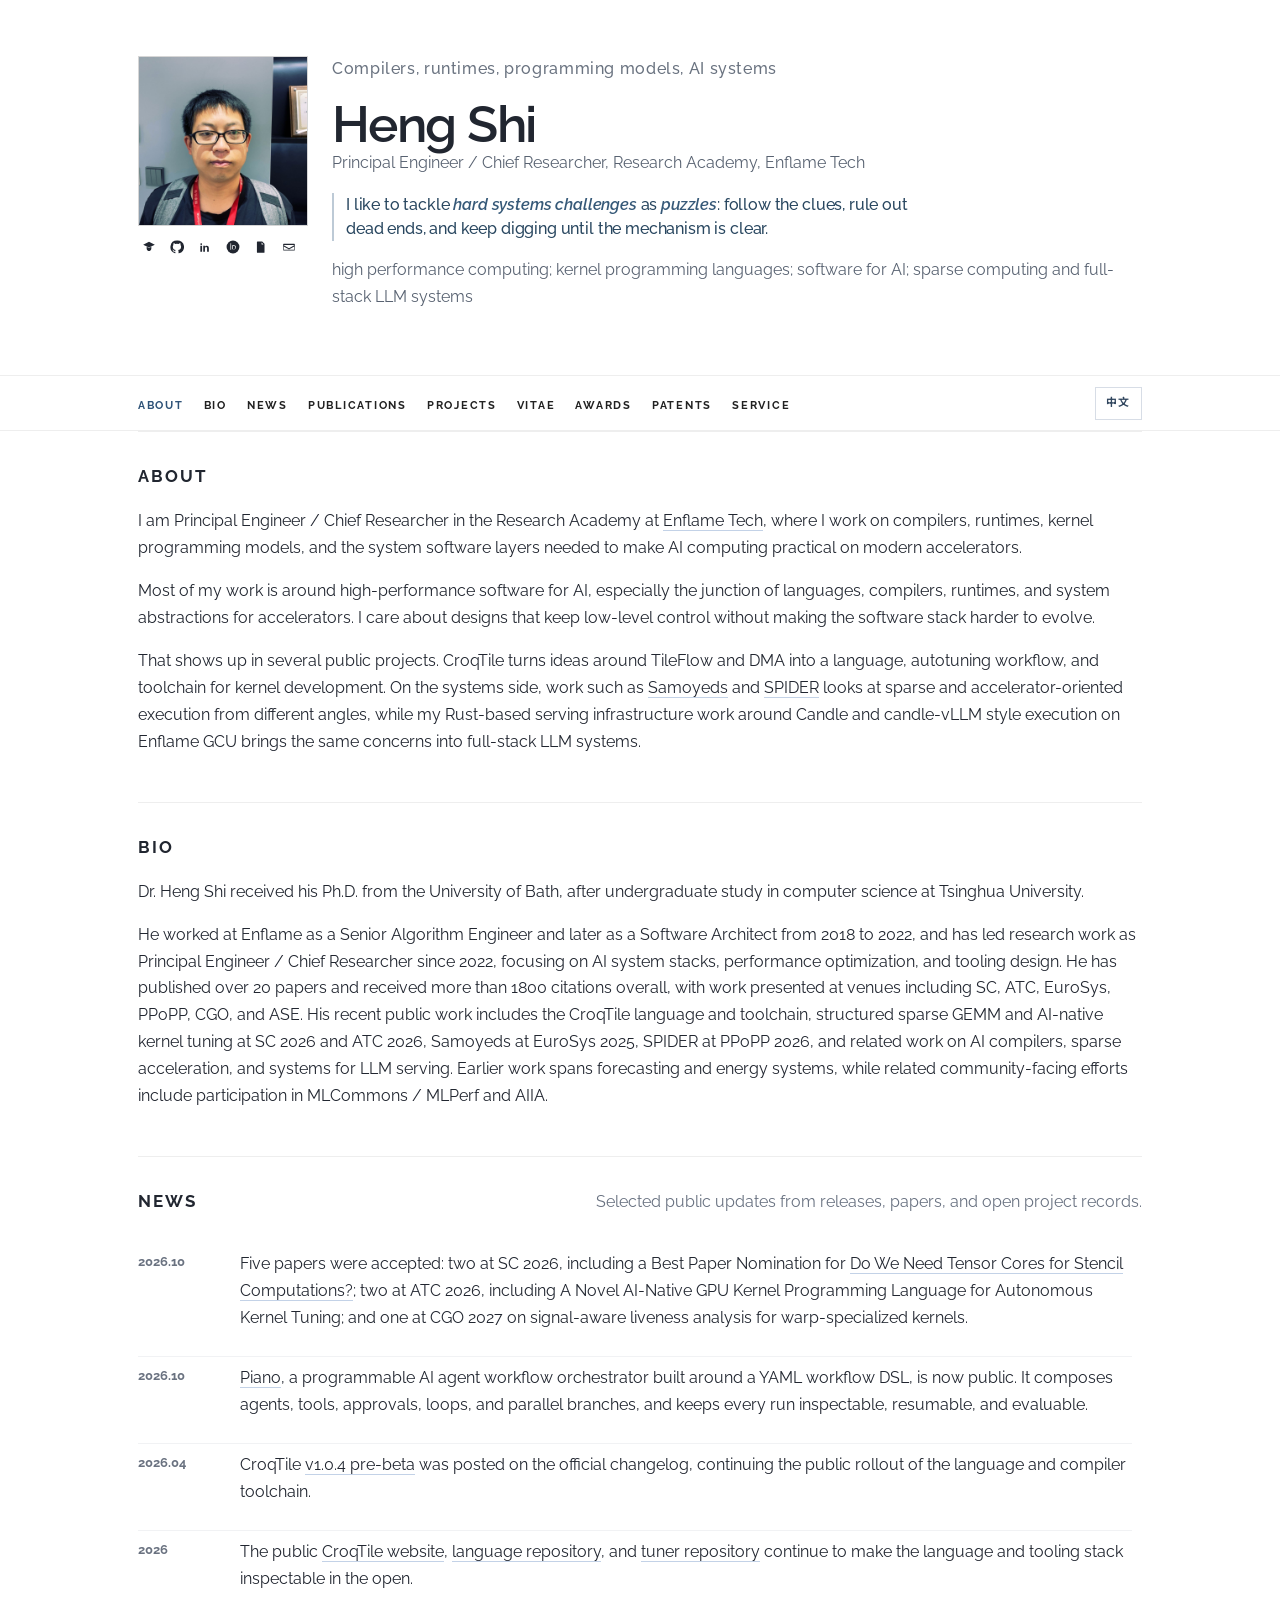
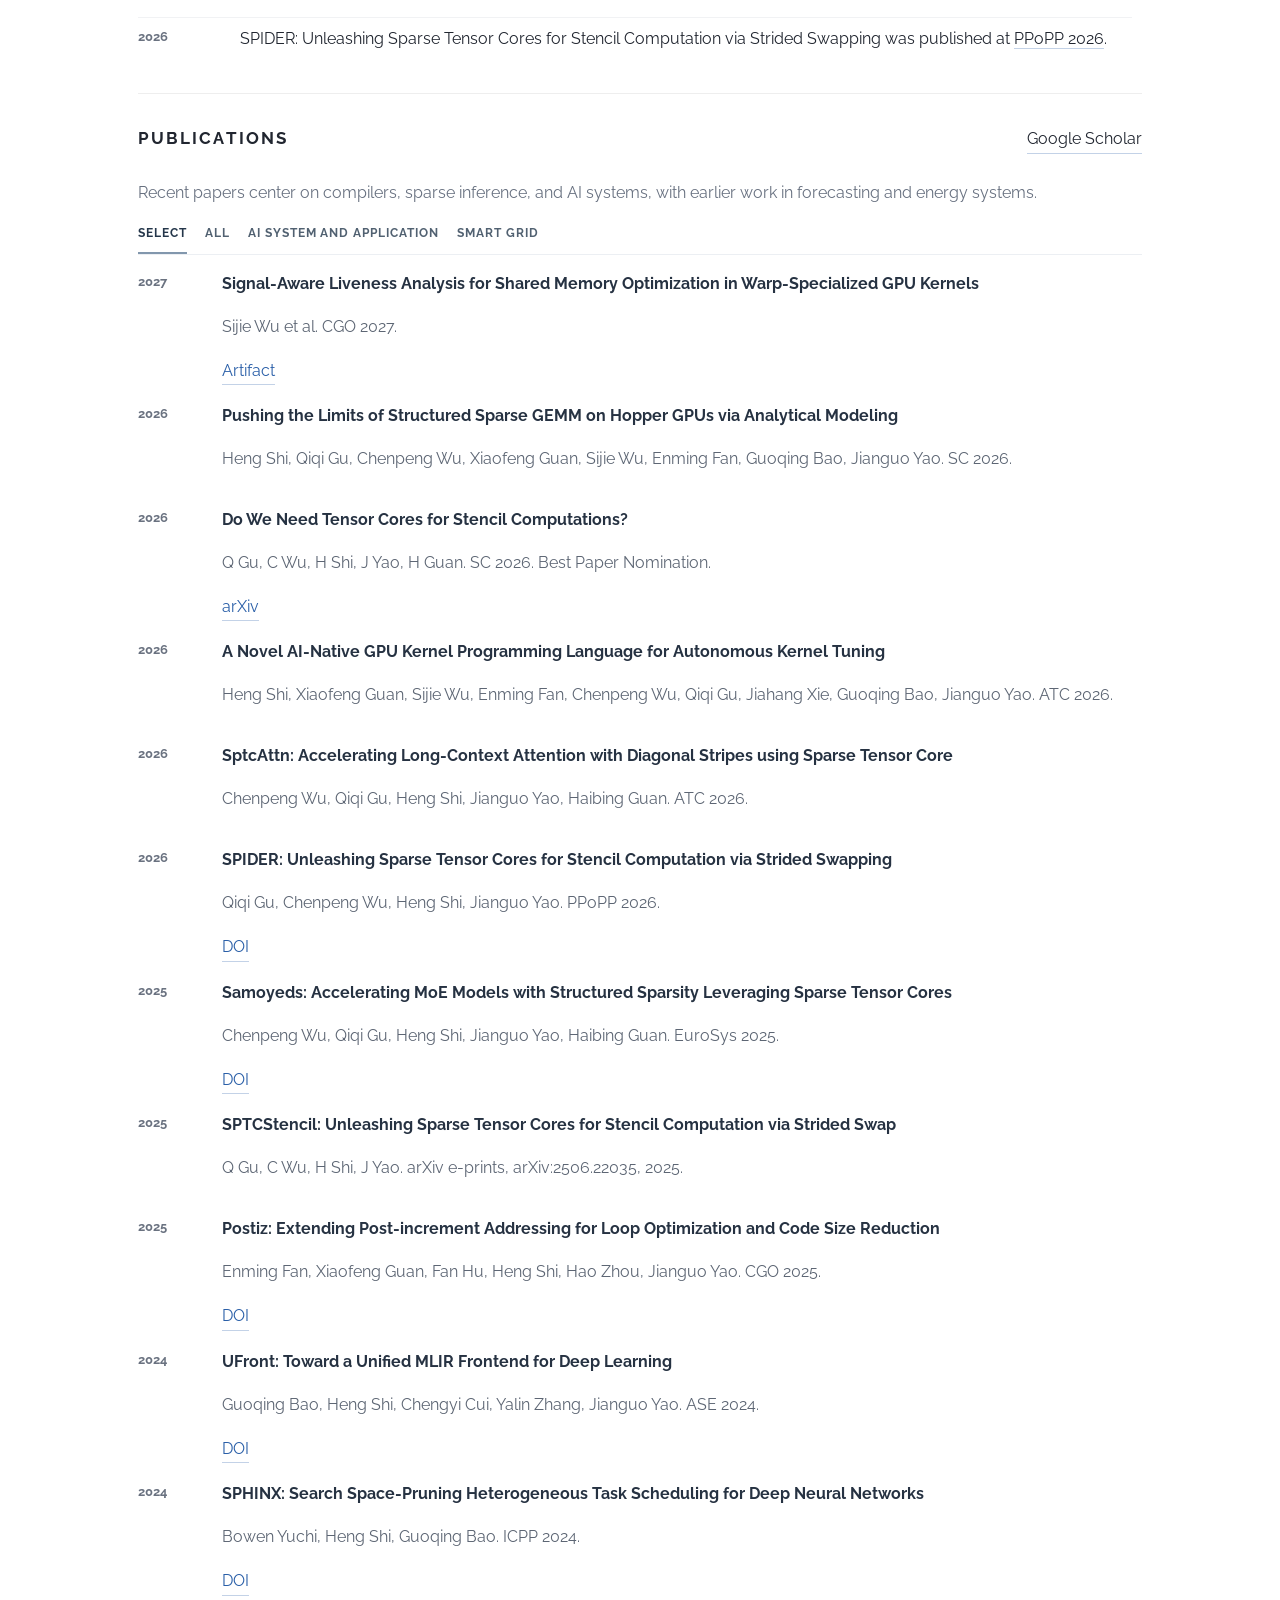
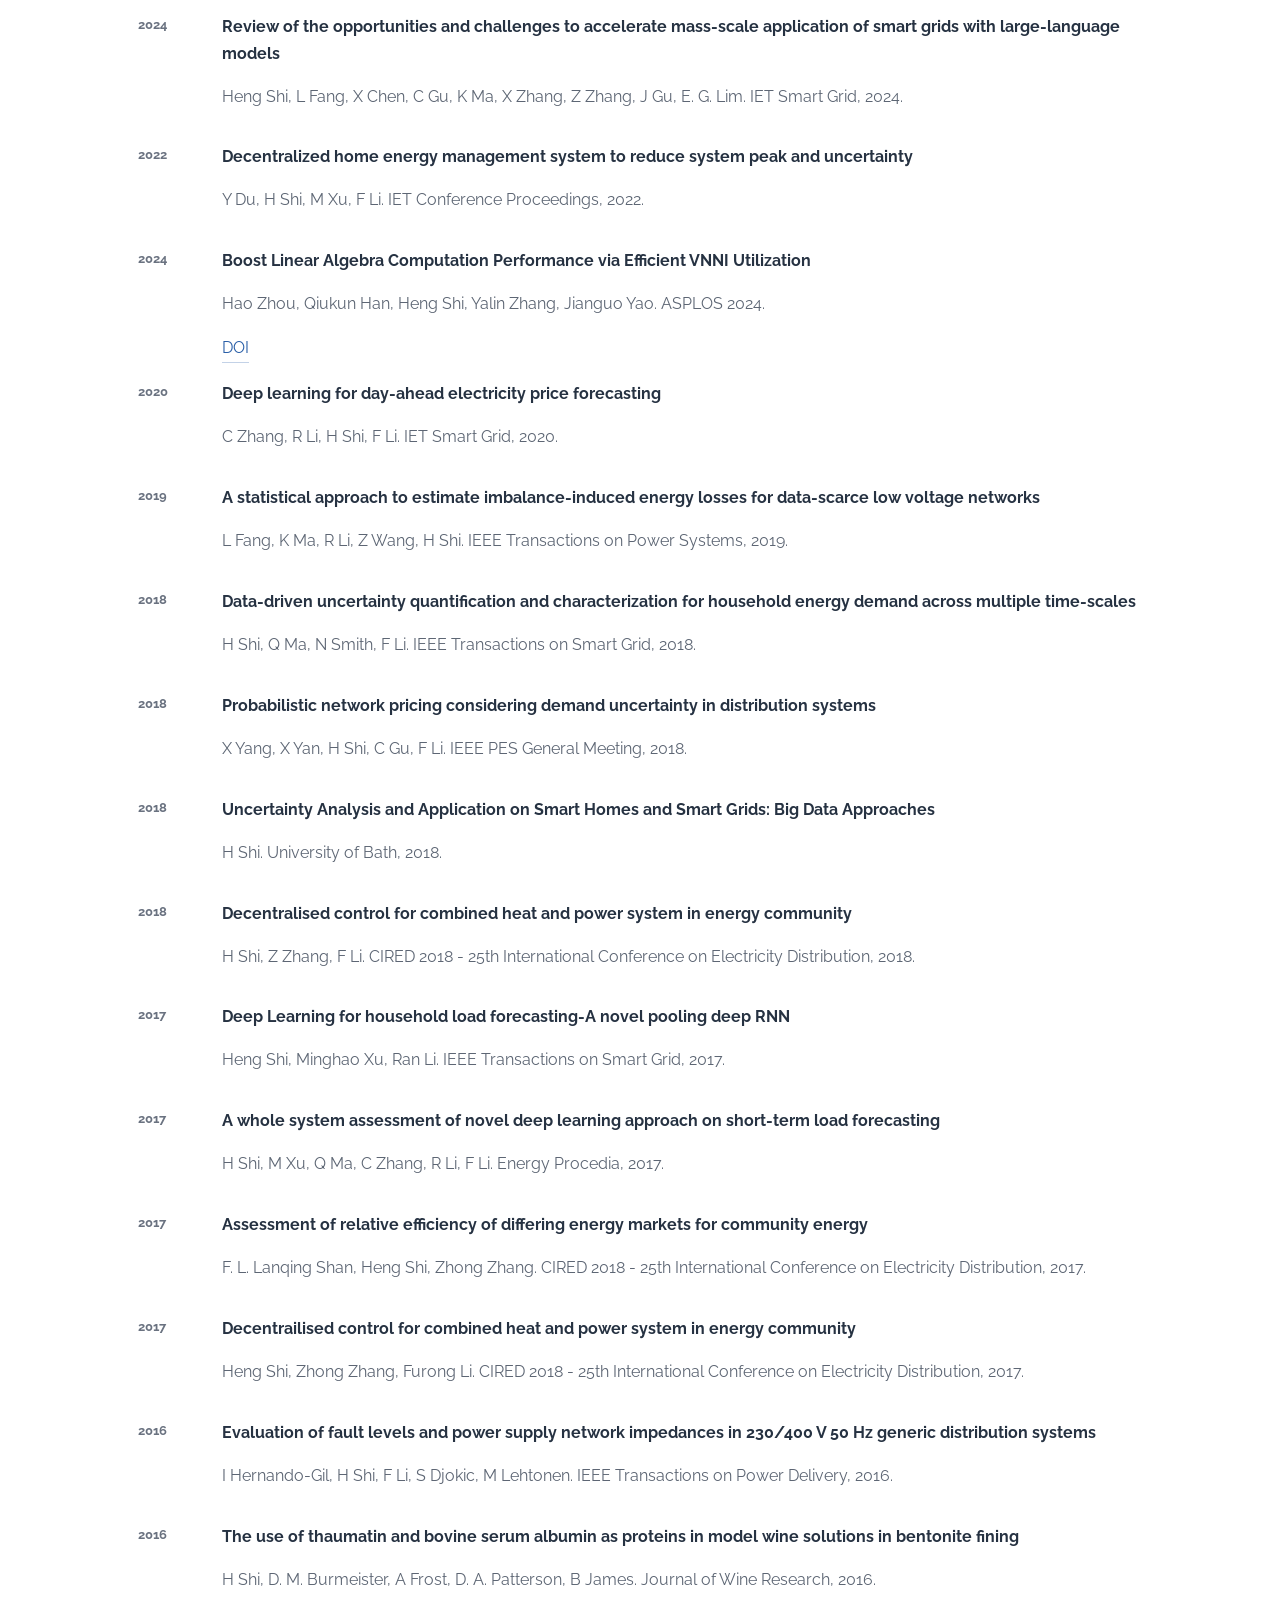
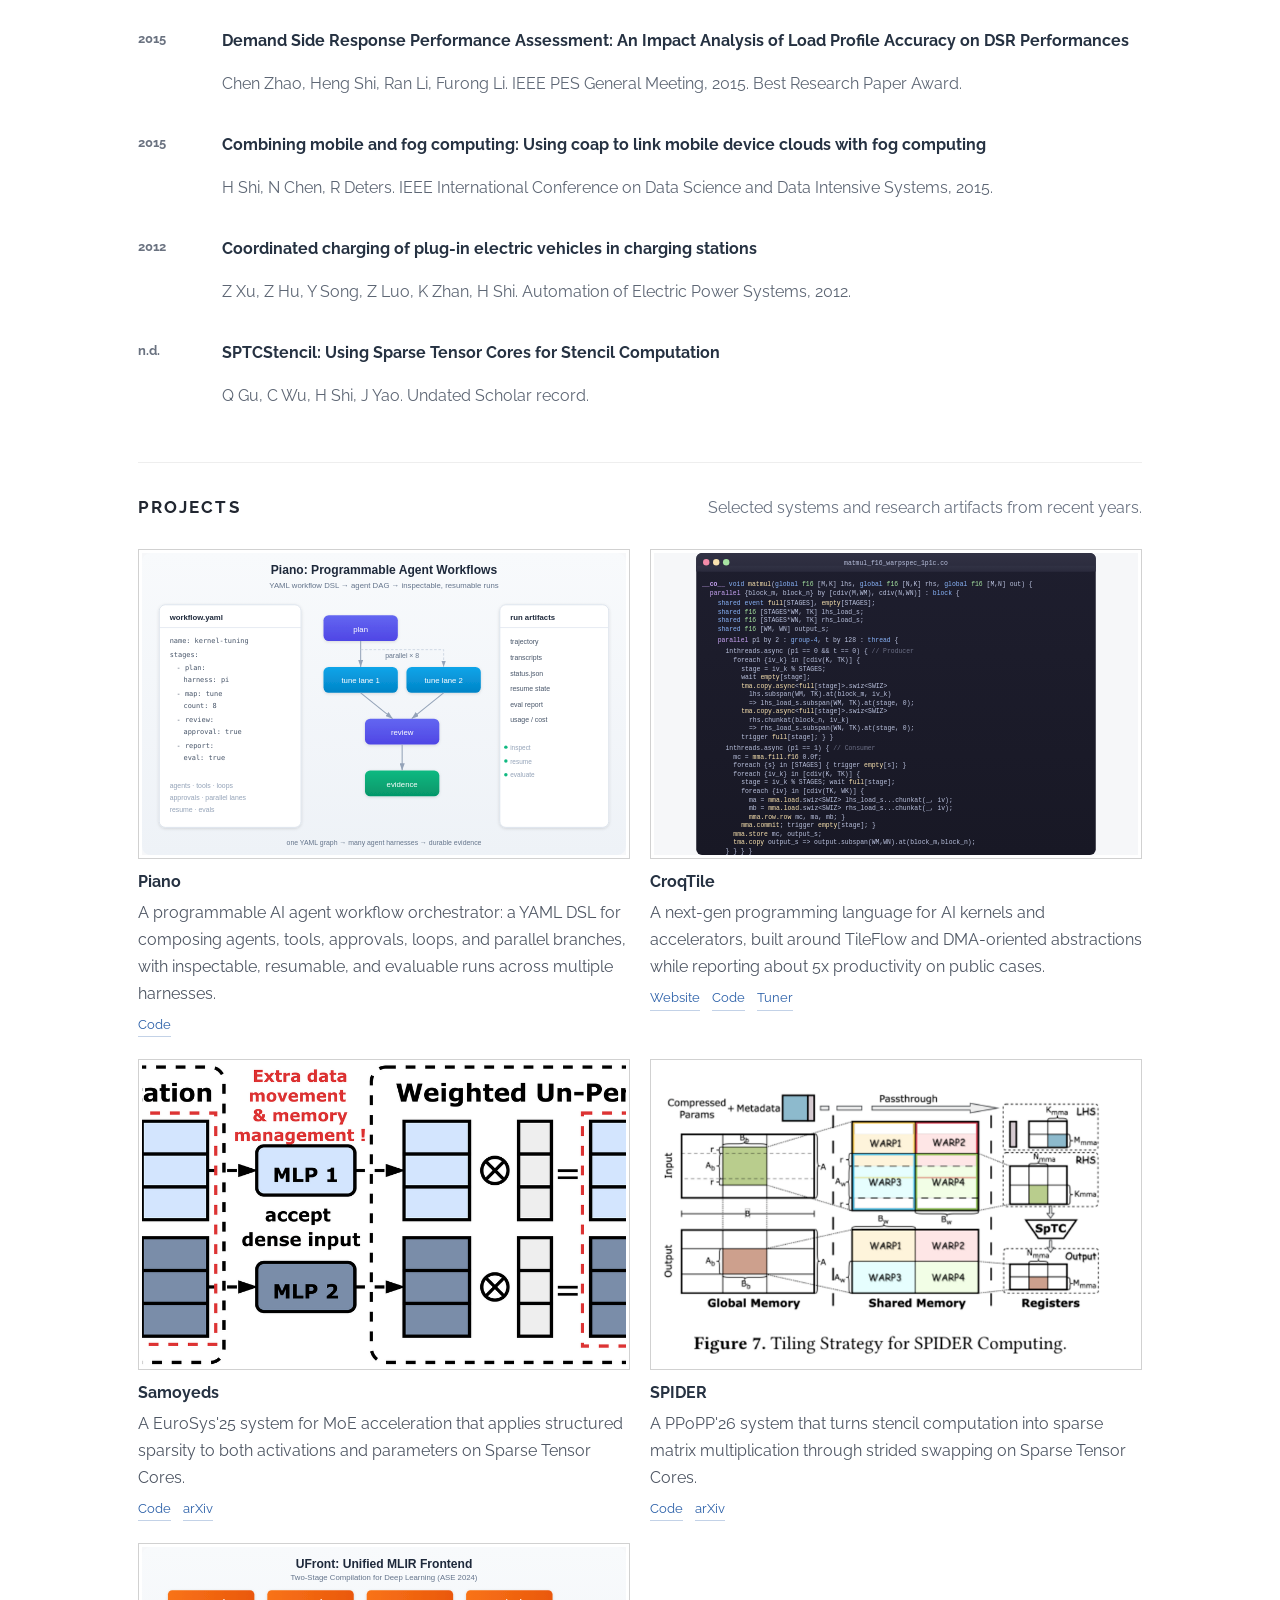
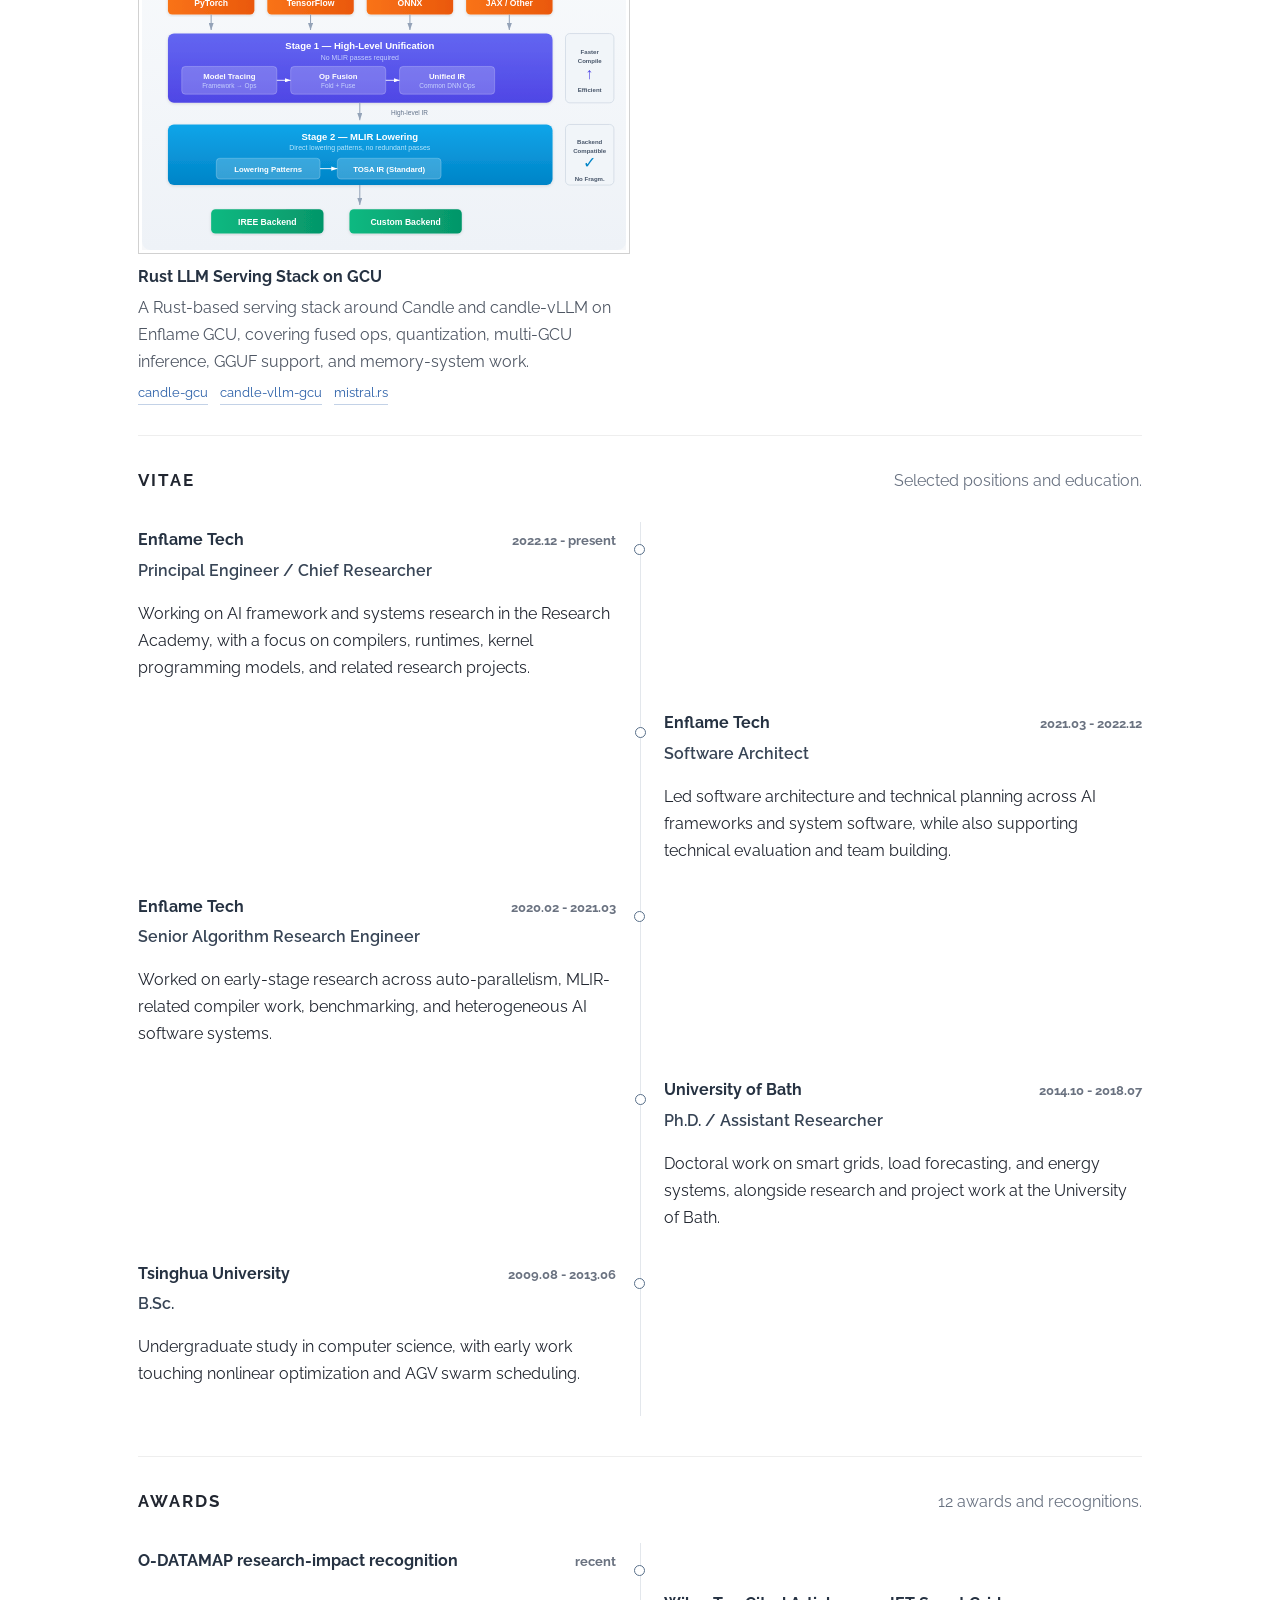
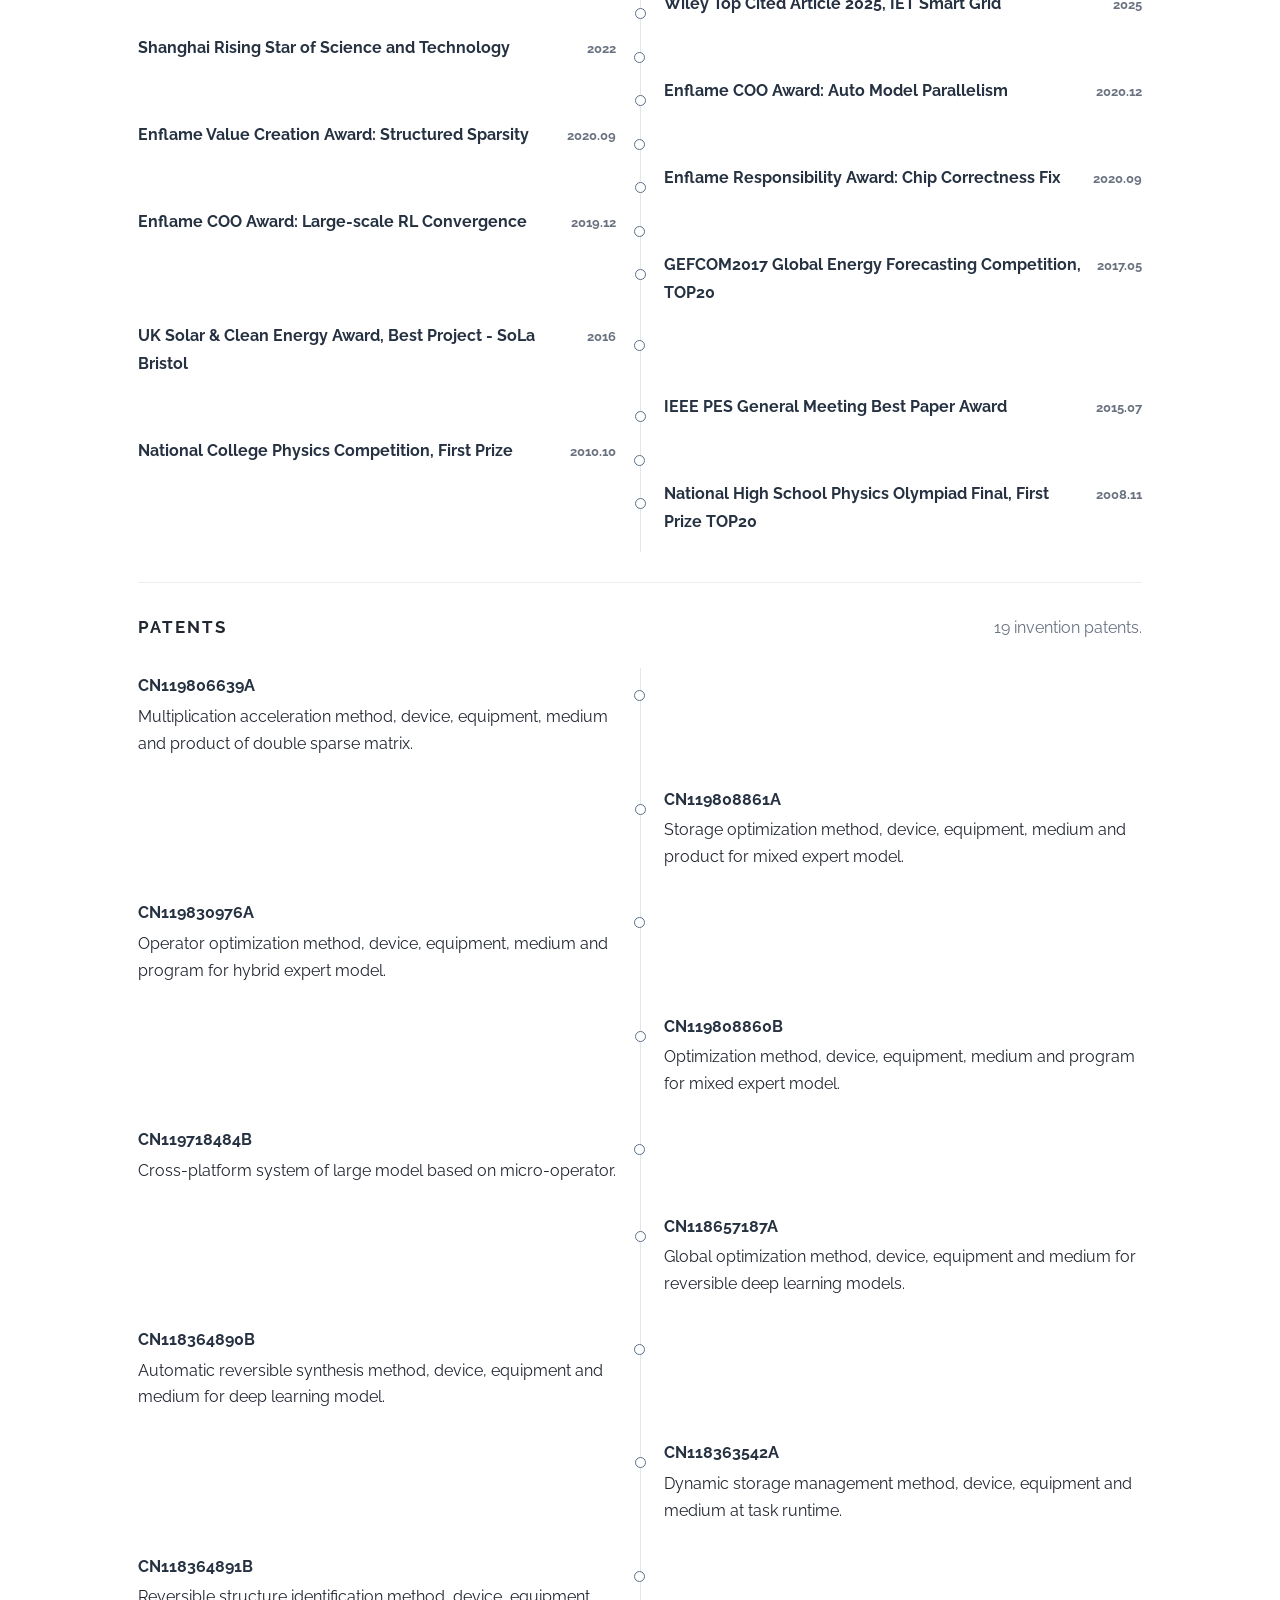
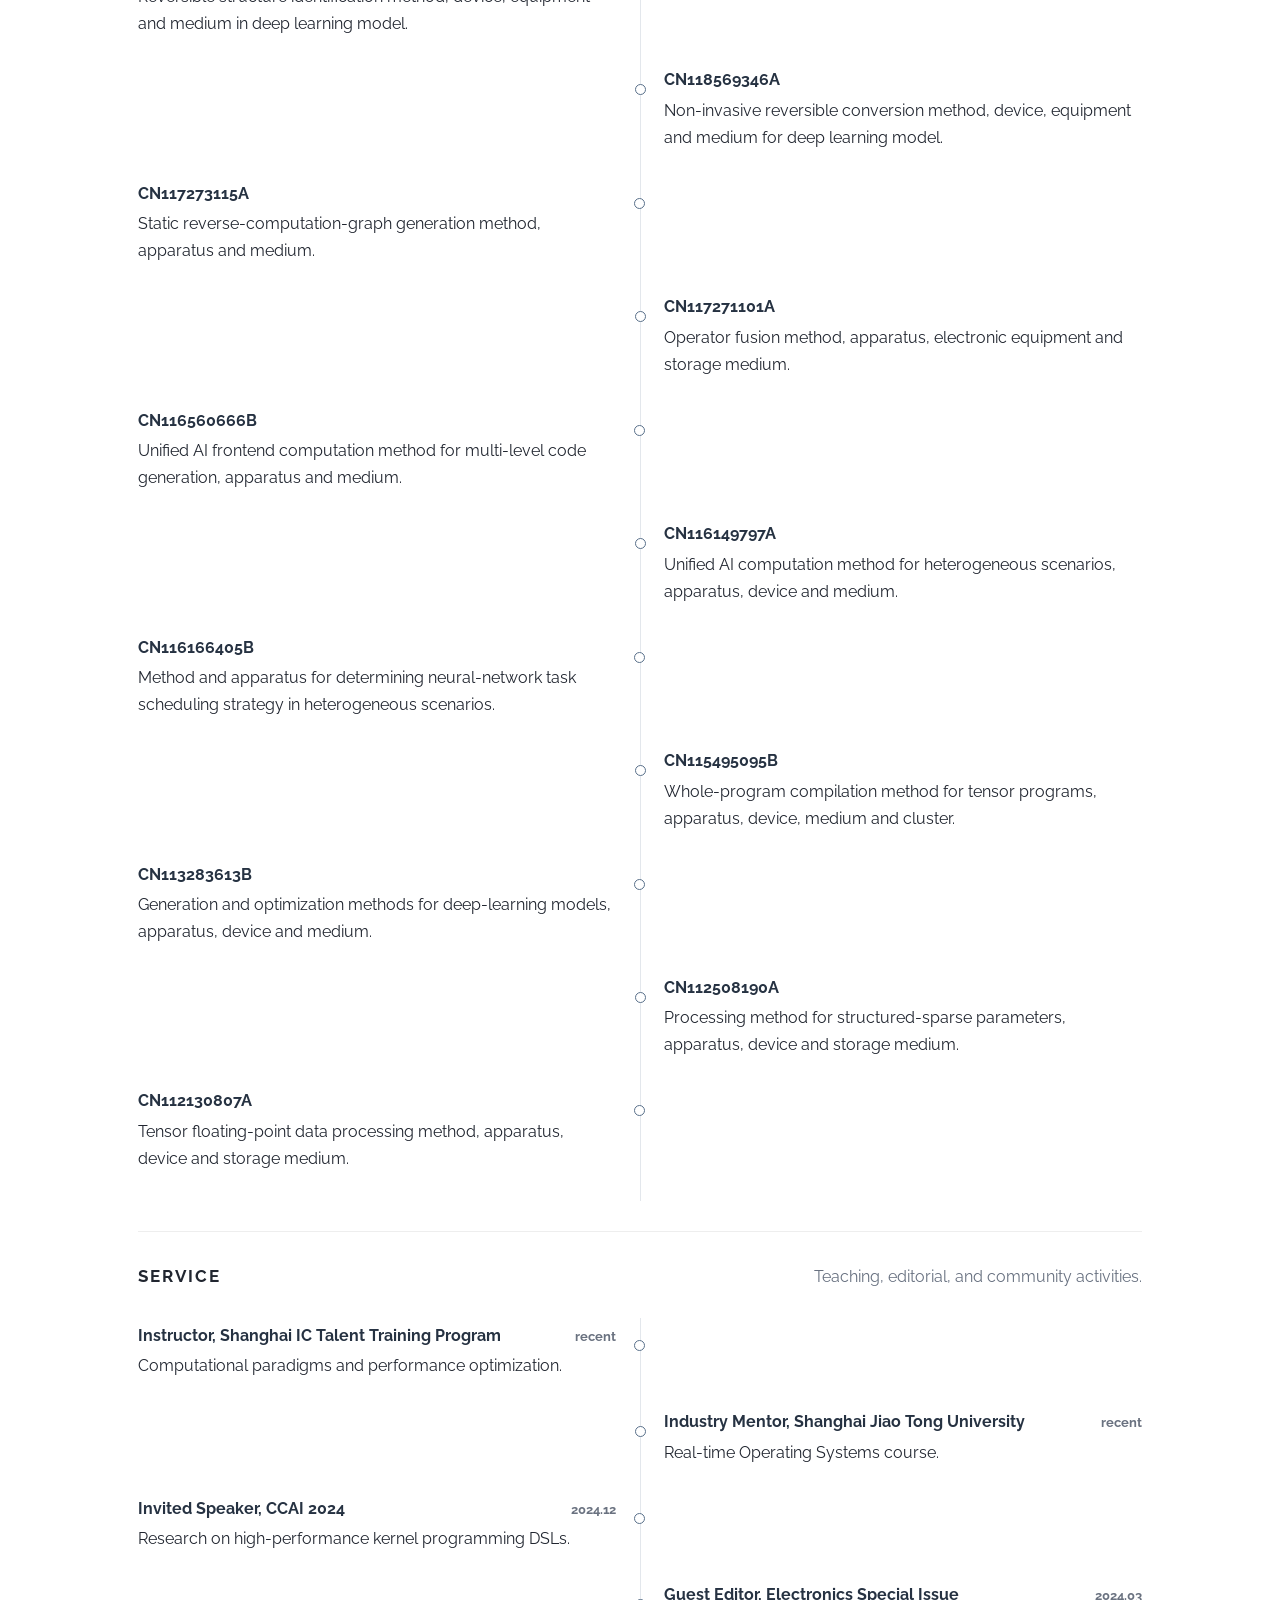
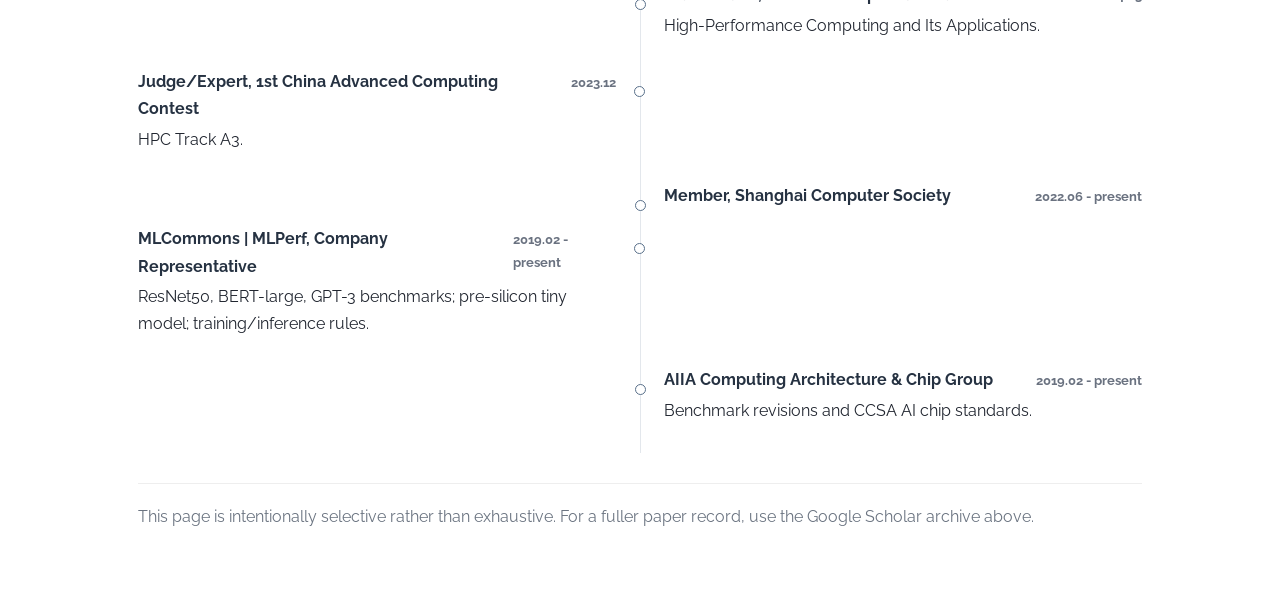
==== commit a790db14: "Add new publications and Piano project - Add CGO 2027, SC 2026 (x2), and ATC 2026 (x2) publications " ====
--- a/index.html
+++ b/index.html
@@ -175,13 +175,14 @@
             2018 to 2022, and has led research work as Principal Engineer / Chief Researcher since 2022,
             focusing on AI system stacks, performance optimization, and tooling design. He has published
             over 20 papers and received more than 1800 citations overall, with work presented at venues
-            including EuroSys, PPoPP, CGO, and ASE. His recent public work includes the CroqTile language and toolchain,
-            Samoyeds at EuroSys 2025, SPIDER at PPoPP 2026, and related work on AI compilers, sparse
+            including SC, ATC, EuroSys, PPoPP, CGO, and ASE. His recent public work includes the CroqTile language and toolchain,
+            structured sparse GEMM and AI-native kernel tuning at SC 2026 and ATC 2026, Samoyeds at EuroSys 2025,
+            SPIDER at PPoPP 2026, and related work on AI compilers, sparse
             acceleration, and systems for LLM serving. Earlier work spans forecasting and energy systems,
             while related community-facing efforts include participation in MLCommons / MLPerf and AIIA.
           </p>
           <p class="lang-zh" hidden>
-            石恒曾于 2018 年至 2022 年在燧原科技担任资深算法工程师、软件架构师，自 2022 年起担任主任工程师 / 首席研究员并开始带领研究团队，主要围绕 AI 系统栈的性能优化与工具链设计展开工作。他已累计发表论文 20 余篇，总引用超过 1800 次，相关工作发表于多个人工智能与计算机系统方向的重要会议。近年的公开工作包括 CroqTile 语言与工具链、EuroSys 2025 的 Samoyeds、PPoPP 2026 的 SPIDER，以及围绕 AI 编译器、稀疏加速与大模型服务系统的相关研究；更早期的工作则覆盖预测与能源系统方向，同时也参与了 MLCommons / MLPerf 和 AIIA 的相关社区工作。
+            石恒曾于 2018 年至 2022 年在燧原科技担任资深算法工程师、软件架构师，自 2022 年起担任主任工程师 / 首席研究员并开始带领研究团队，主要围绕 AI 系统栈的性能优化与工具链设计展开工作。他已累计发表论文 20 余篇，总引用超过 1800 次，相关工作发表于多个人工智能与计算机系统方向的重要会议。近年的公开工作包括 CroqTile 语言与工具链、SC 2026 与 ATC 2026 上的结构化稀疏 GEMM 与 AI 原生 Kernel 调优、EuroSys 2025 的 Samoyeds、PPoPP 2026 的 SPIDER，以及围绕 AI 编译器、稀疏加速与大模型服务系统的相关研究；更早期的工作则覆盖预测与能源系统方向，同时也参与了 MLCommons / MLPerf 和 AIIA 的相关社区工作。
           </p>
         </section>
 
@@ -192,6 +193,39 @@
             <p class="section-note lang-zh" hidden>这里只保留公开可验证的近况条目，不做完整罗列。</p>
           </div>
           <ul class="news-list">
+            <li class="news-item">
+              <div class="news-date">2026.10</div>
+              <div>
+                <p class="lang-en">
+                  Five papers were accepted: two at SC 2026, including a Best Paper Nomination for
+                  <a class="body-link" href="https://arxiv.org/abs/2603.00477" target="_blank" rel="noreferrer noopener">Do We Need Tensor Cores for Stencil Computations?</a>;
+                  two at ATC 2026, including A Novel AI-Native GPU Kernel Programming Language for Autonomous Kernel Tuning;
+                  and one at CGO 2027 on signal-aware liveness analysis for warp-specialized kernels.
+                </p>
+                <p class="lang-zh" hidden>
+                  五篇论文被接收：SC 2026 两篇，其中
+                  <a class="body-link" href="https://arxiv.org/abs/2603.00477" target="_blank" rel="noreferrer noopener">Do We Need Tensor Cores for Stencil Computations?</a>
+                  获最佳论文提名；ATC 2026 两篇，包括 A Novel AI-Native GPU Kernel Programming Language for Autonomous Kernel Tuning；
+                  另有 CGO 2027 一篇，研究面向 Warp 特化内核的信号感知活性分析。
+                </p>
+              </div>
+            </li>
+            <li class="news-item">
+              <div class="news-date">2026.10</div>
+              <div>
+                <p class="lang-en">
+                  <a class="body-link" href="https://github.com/SyntaxArchmage/piano" target="_blank" rel="noreferrer noopener">Piano</a>,
+                  a programmable AI agent workflow orchestrator built around a YAML workflow DSL, is now public.
+                  It composes agents, tools, approvals, loops, and parallel branches, and keeps every run
+                  inspectable, resumable, and evaluable.
+                </p>
+                <p class="lang-zh" hidden>
+                  可编程的 AI Agent 工作流编排器
+                  <a class="body-link" href="https://github.com/SyntaxArchmage/piano" target="_blank" rel="noreferrer noopener">Piano</a>
+                  现已公开：它以 YAML 工作流 DSL 组合 Agent、工具、审批、循环与并行分支，并让每次运行都可检查、可恢复、可评估。
+                </p>
+              </div>
+            </li>
             <li class="news-item">
               <div class="news-date">2026.04</div>
               <div>
@@ -361,18 +395,48 @@
           </div>
           <div class="publication-list">
             <article class="publication-item" data-publication-groups="selected all ai">
+              <div class="publication-year">2027</div>
+              <div class="publication-body">
+                <p class="publication-title">Signal-Aware Liveness Analysis for Shared Memory Optimization in Warp-Specialized GPU Kernels</p>
+                <p class="publication-meta">Sijie Wu et al. CGO 2027.</p>
+                <div class="publication-links"><a href="https://doi.org/10.5281/zenodo.23254218" target="_blank" rel="noreferrer noopener">Artifact</a></div>
+              </div>
+            </article>
+            <article class="publication-item" data-publication-groups="selected all ai">
+              <div class="publication-year">2026</div>
+              <div class="publication-body">
+                <p class="publication-title">Pushing the Limits of Structured Sparse GEMM on Hopper GPUs via Analytical Modeling</p>
+                <p class="publication-meta">Heng Shi, Qiqi Gu, Chenpeng Wu, Xiaofeng Guan, Sijie Wu, Enming Fan, Guoqing Bao, Jianguo Yao. SC 2026.</p>
+              </div>
+            </article>
+            <article class="publication-item" data-publication-groups="selected all ai">
+              <div class="publication-year">2026</div>
+              <div class="publication-body">
+                <p class="publication-title">Do We Need Tensor Cores for Stencil Computations?</p>
+                <p class="publication-meta">Q Gu, C Wu, H Shi, J Yao, H Guan. SC 2026. Best Paper Nomination.</p>
+                <div class="publication-links"><a href="https://arxiv.org/abs/2603.00477" target="_blank" rel="noreferrer noopener">arXiv</a></div>
+              </div>
+            </article>
+            <article class="publication-item" data-publication-groups="selected all ai">
+              <div class="publication-year">2026</div>
+              <div class="publication-body">
+                <p class="publication-title">A Novel AI-Native GPU Kernel Programming Language for Autonomous Kernel Tuning</p>
+                <p class="publication-meta">Heng Shi, Xiaofeng Guan, Sijie Wu, Enming Fan, Chenpeng Wu, Qiqi Gu, Jiahang Xie, Guoqing Bao, Jianguo Yao. ATC 2026.</p>
+              </div>
+            </article>
+            <article class="publication-item" data-publication-groups="selected all ai">
+              <div class="publication-year">2026</div>
+              <div class="publication-body">
+                <p class="publication-title">SptcAttn: Accelerating Long-Context Attention with Diagonal Stripes using Sparse Tensor Core</p>
+                <p class="publication-meta">Chenpeng Wu, Qiqi Gu, Heng Shi, Jianguo Yao, Haibing Guan. ATC 2026.</p>
+              </div>
+            </article>
+            <article class="publication-item" data-publication-groups="selected all ai">
               <div class="publication-year">2026</div>
               <div class="publication-body">
                 <p class="publication-title">SPIDER: Unleashing Sparse Tensor Cores for Stencil Computation via Strided Swapping</p>
                 <p class="publication-meta">Qiqi Gu, Chenpeng Wu, Heng Shi, Jianguo Yao. PPoPP 2026.</p>
                 <div class="publication-links"><a href="https://doi.org/10.1145/3774934.3786414" target="_blank" rel="noreferrer noopener">DOI</a></div>
-              </div>
-            </article>
-            <article class="publication-item" data-publication-groups="all ai">
-              <div class="publication-year">2026</div>
-              <div class="publication-body">
-                <p class="publication-title">Do We Need Tensor Cores for Stencil Computations?</p>
-                <p class="publication-meta">Q Gu, C Wu, H Shi, J Yao, H Guan. arXiv preprint arXiv:2603.00477, 2026.</p>
               </div>
             </article>
             <article class="publication-item" data-publication-groups="selected all ai">
@@ -558,6 +622,29 @@
             <p class="section-note lang-zh" hidden>近年的代表性系统与研究工件。</p>
           </div>
           <div class="projects-grid">
+            <article class="project-card">
+              <a class="project-figure" href="https://github.com/SyntaxArchmage/piano" target="_blank" rel="noreferrer noopener">
+                <img
+                  src="./assets/projects/piano-workflow.svg"
+                  alt="Piano workflow graph from YAML to agent stages and run artifacts"
+                  data-en-alt="Piano workflow graph from YAML to agent stages and run artifacts"
+                  data-zh-alt="Piano 从 YAML 到 Agent 阶段与运行工件的工作流图"
+                />
+              </a>
+              <div class="project-caption">
+                <h5>Piano</h5>
+                <p class="lang-en">
+                  A programmable AI agent workflow orchestrator: a YAML DSL for composing agents, tools, approvals, loops, and parallel branches, with inspectable, resumable, and evaluable runs across multiple harnesses.
+                </p>
+                <p class="lang-zh" hidden>
+                  可编程的 AI Agent 工作流编排器：用 YAML DSL 组合 Agent、工具、审批、循环与并行分支，支持多种 harness，并让每次运行都可检查、可恢复、可评估。
+                </p>
+                <div class="project-links">
+                  <a href="https://github.com/SyntaxArchmage/piano" target="_blank" rel="noreferrer noopener">Code</a>
+                </div>
+              </div>
+            </article>
+
             <article class="project-card">
               <a class="project-figure" href="https://lancerlab.github.io/croqtile-website/en/" target="_blank" rel="noreferrer noopener">
                 <img
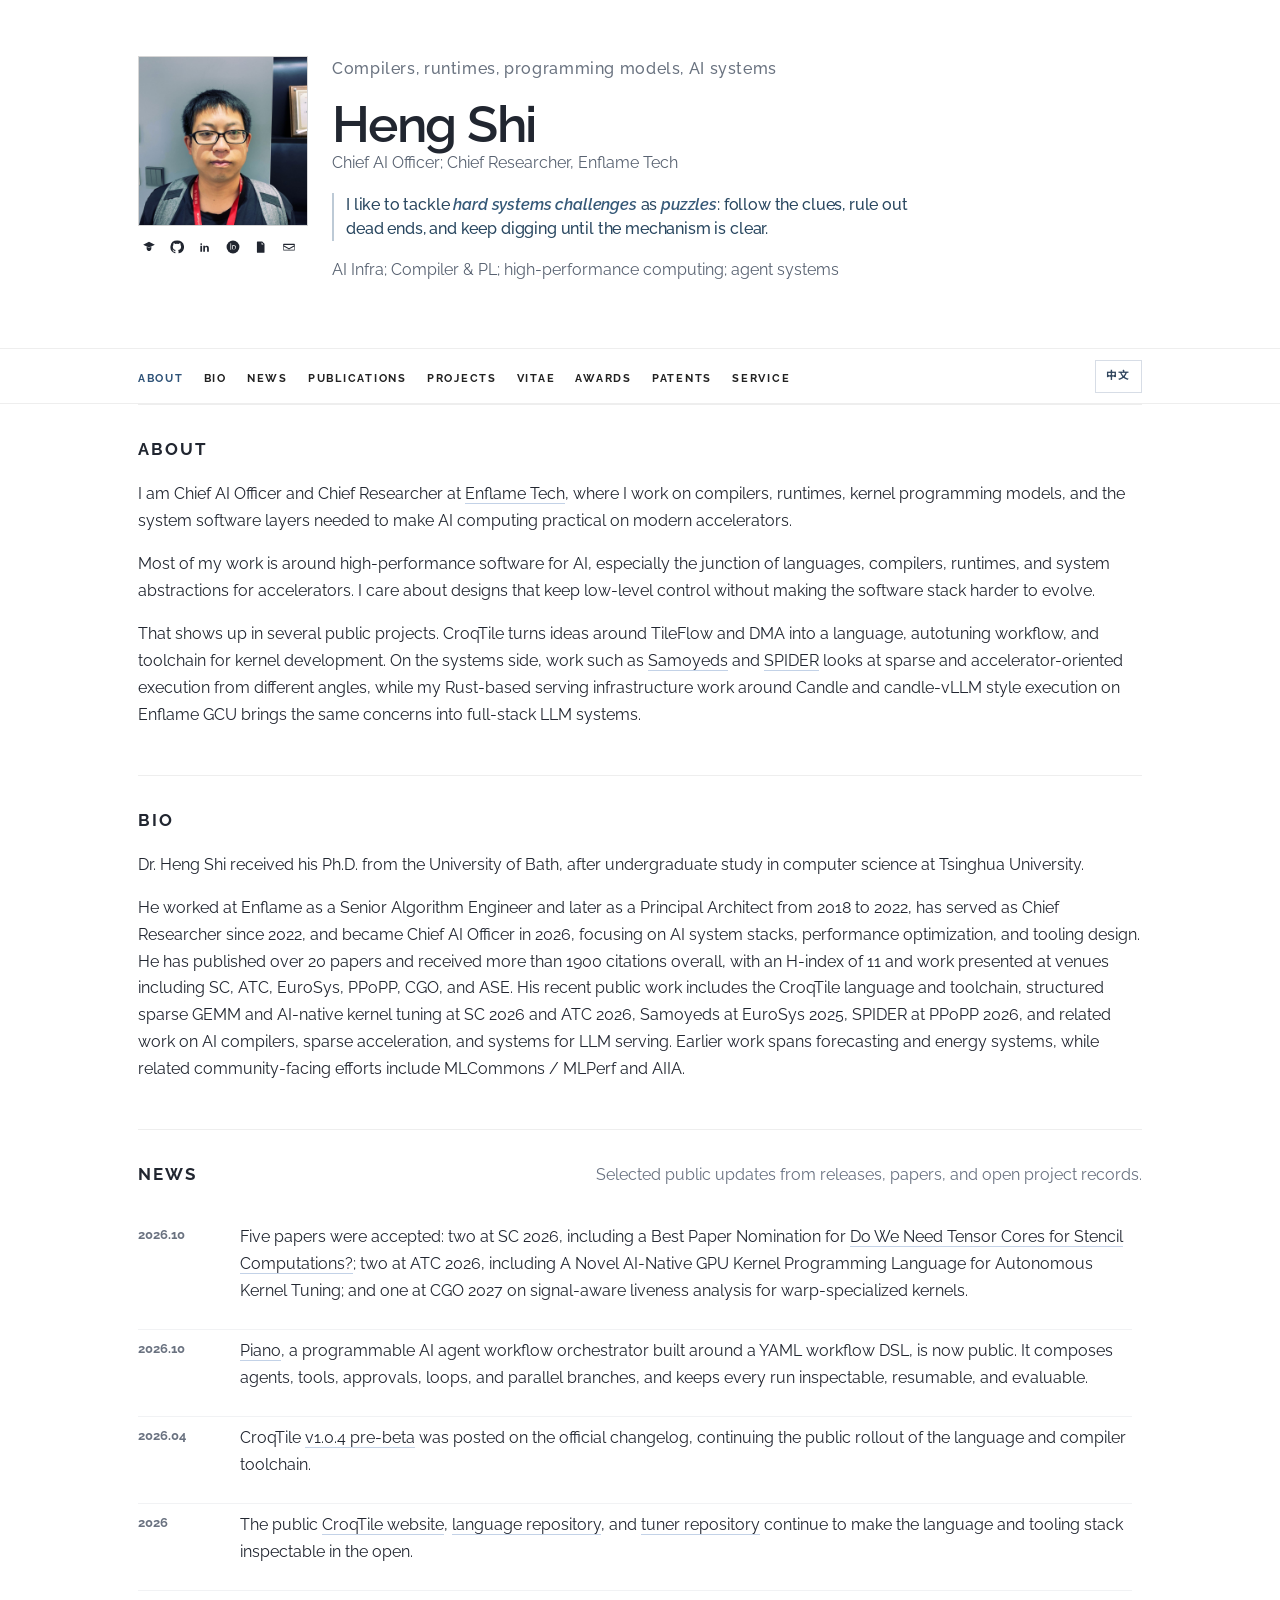
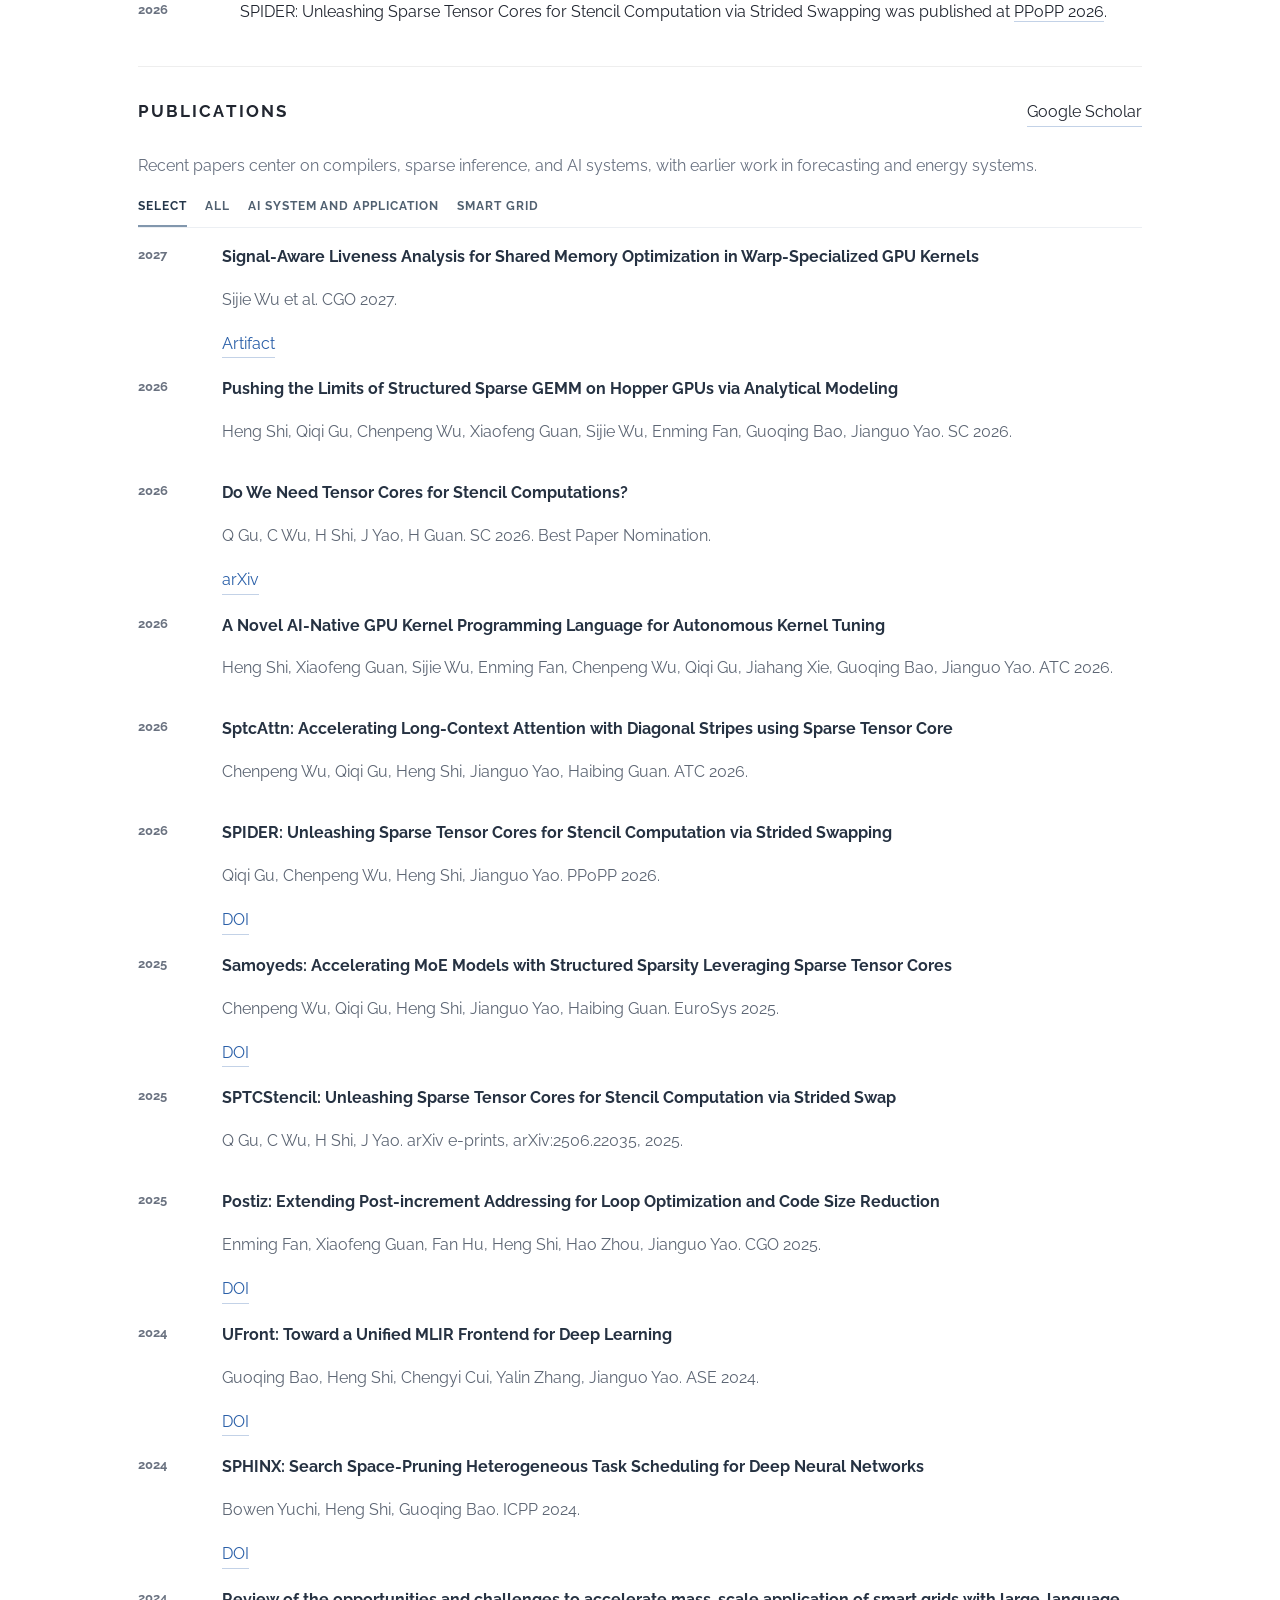
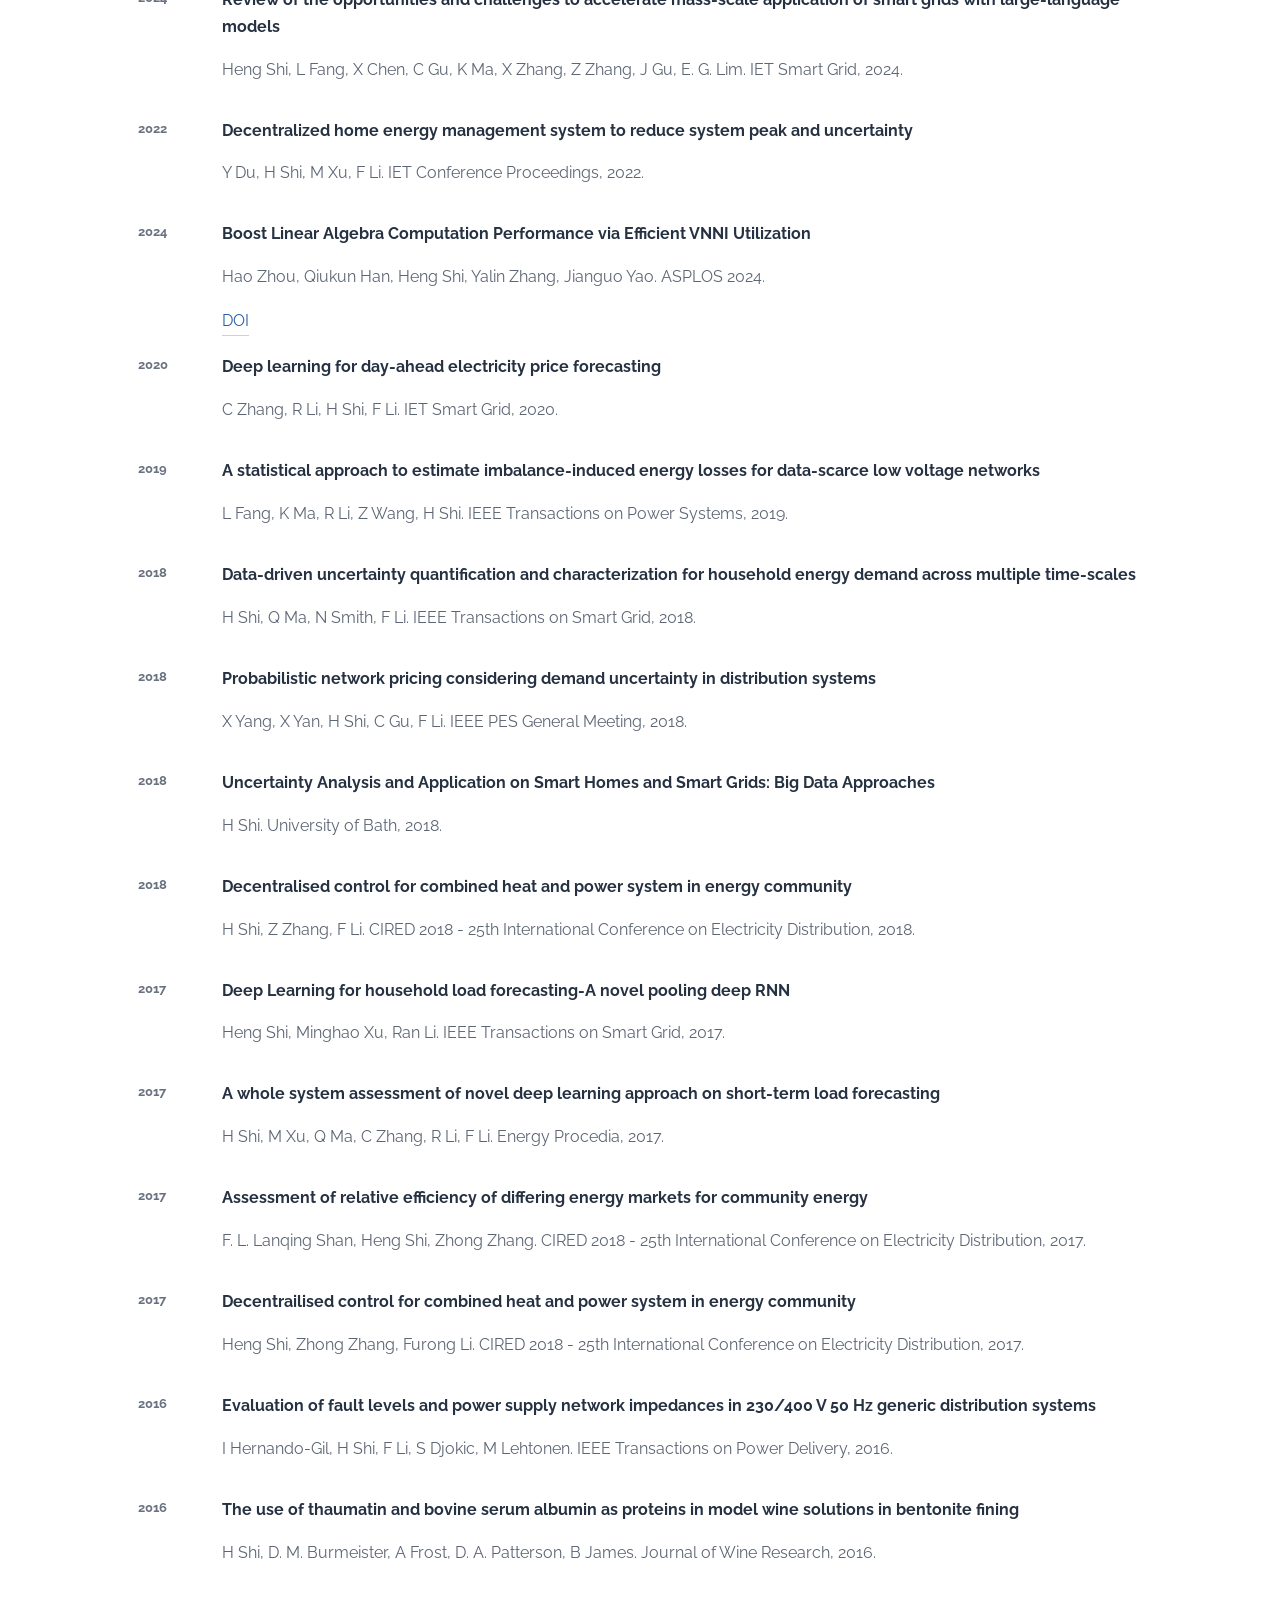
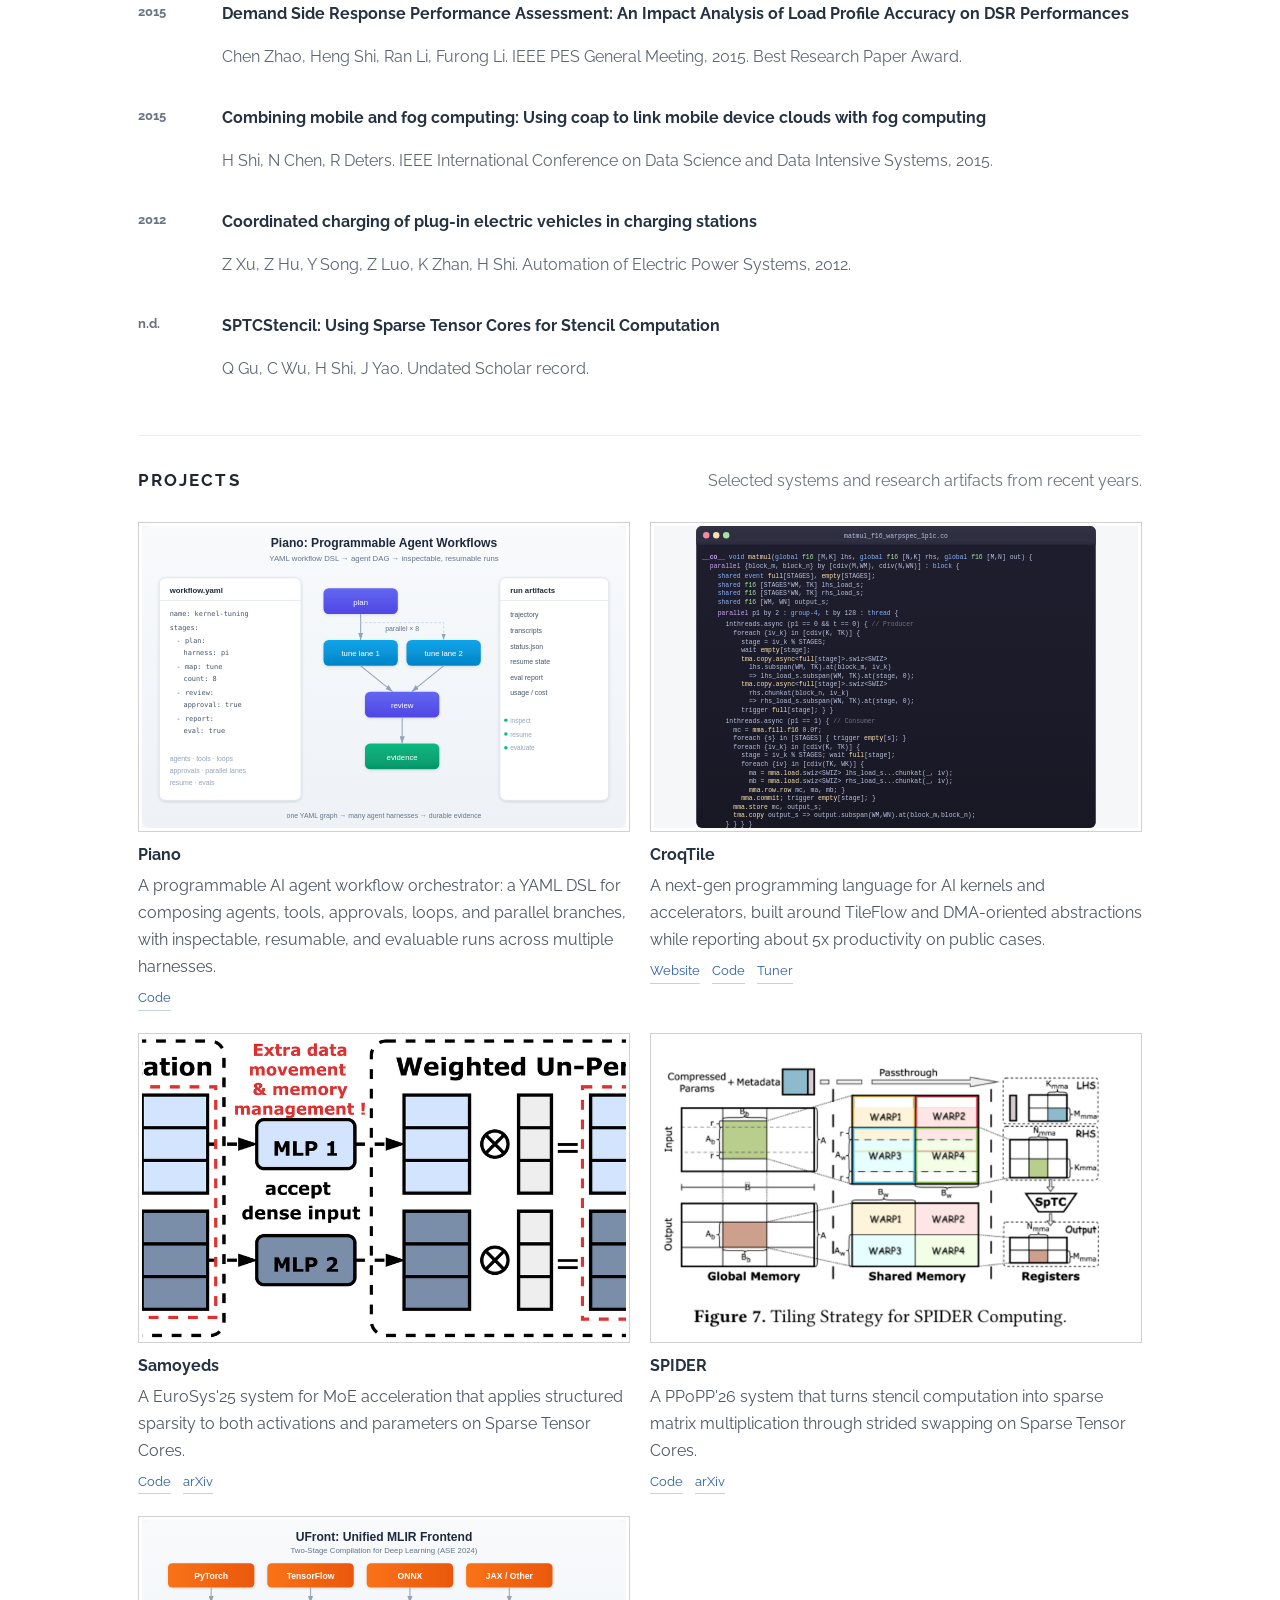
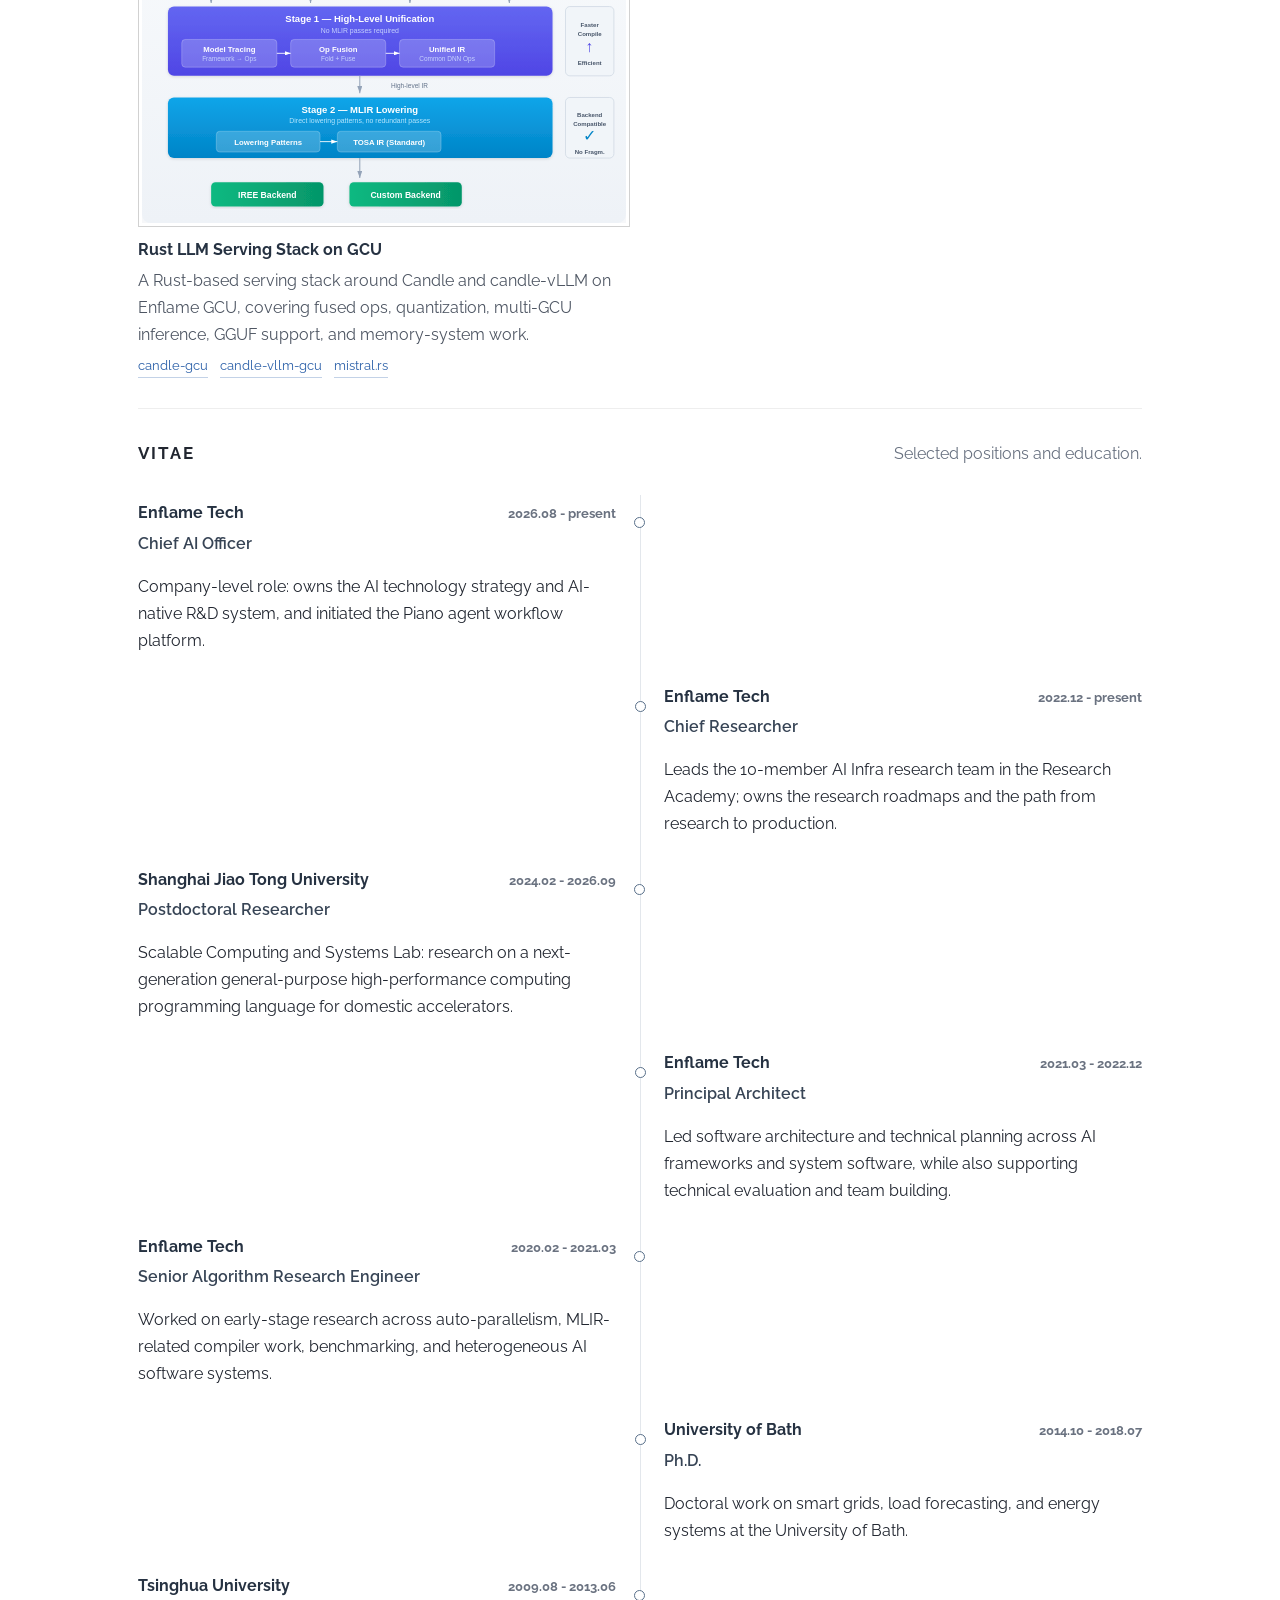
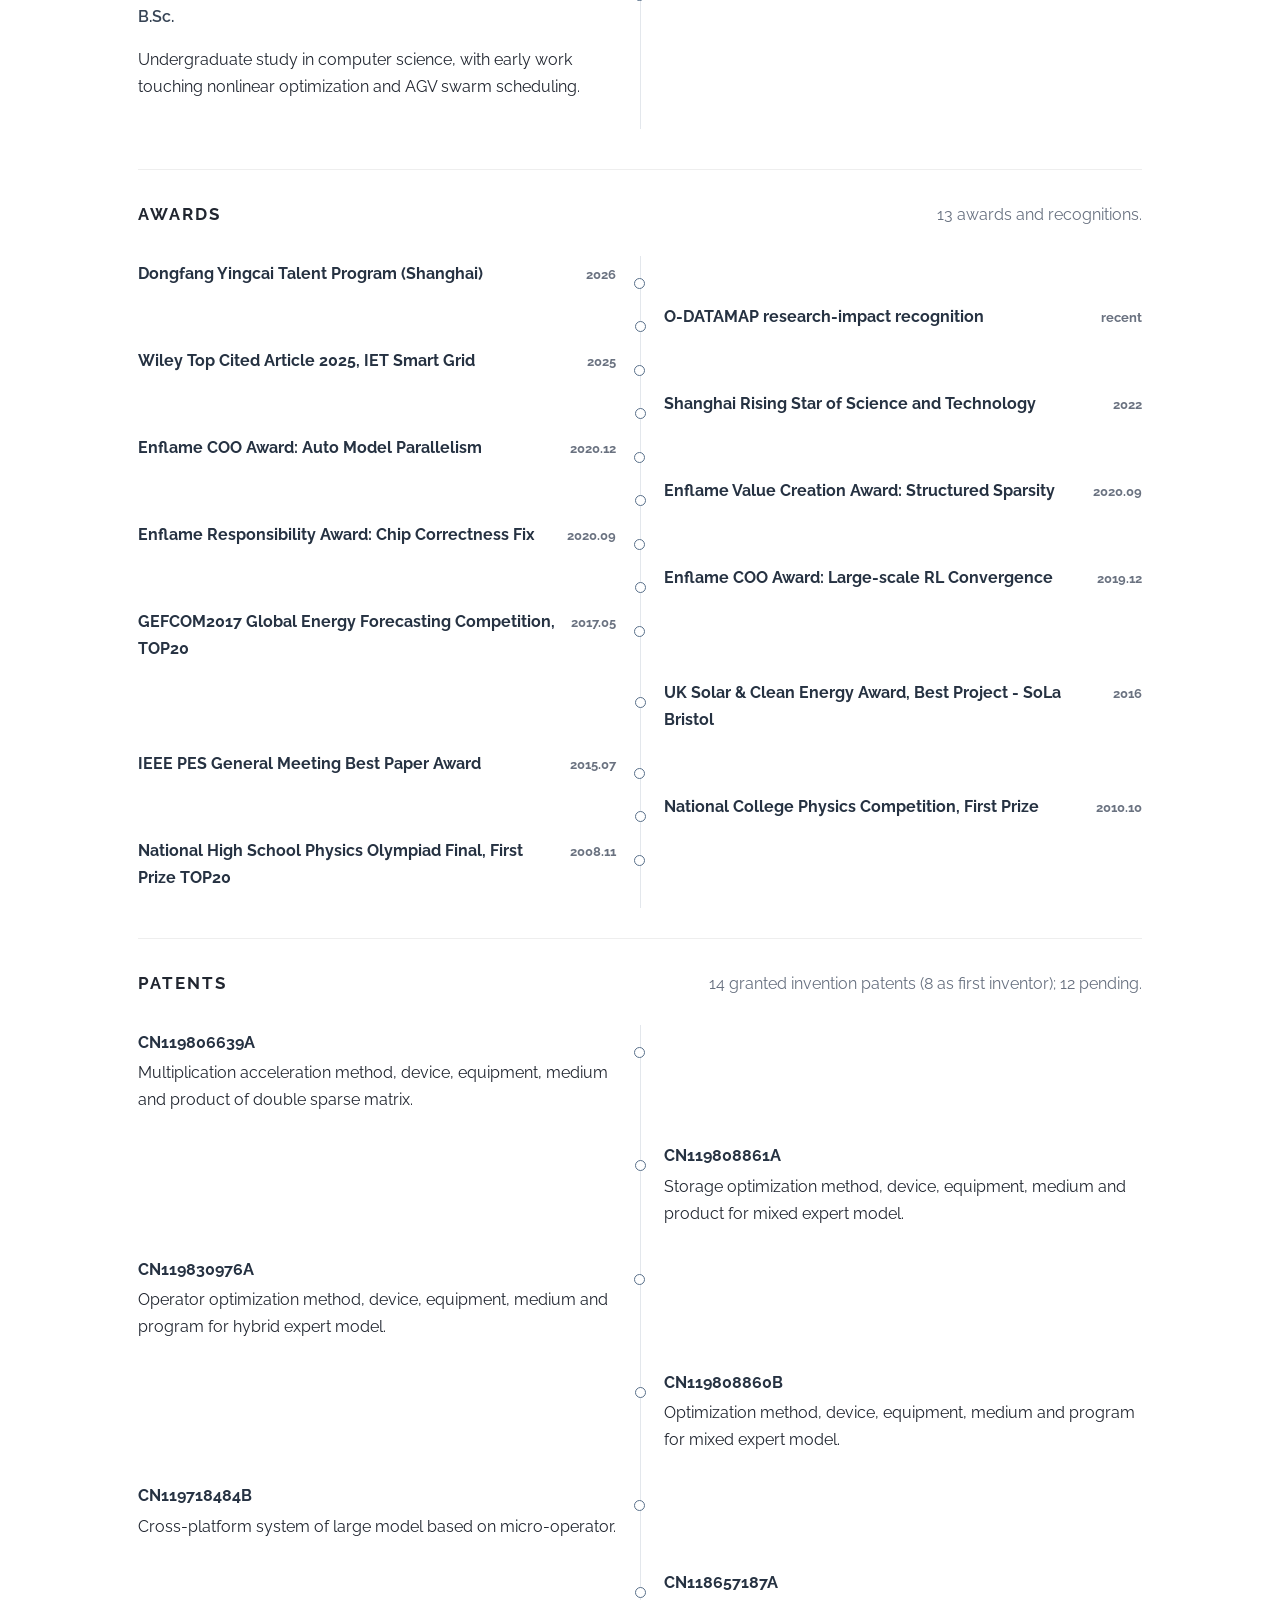
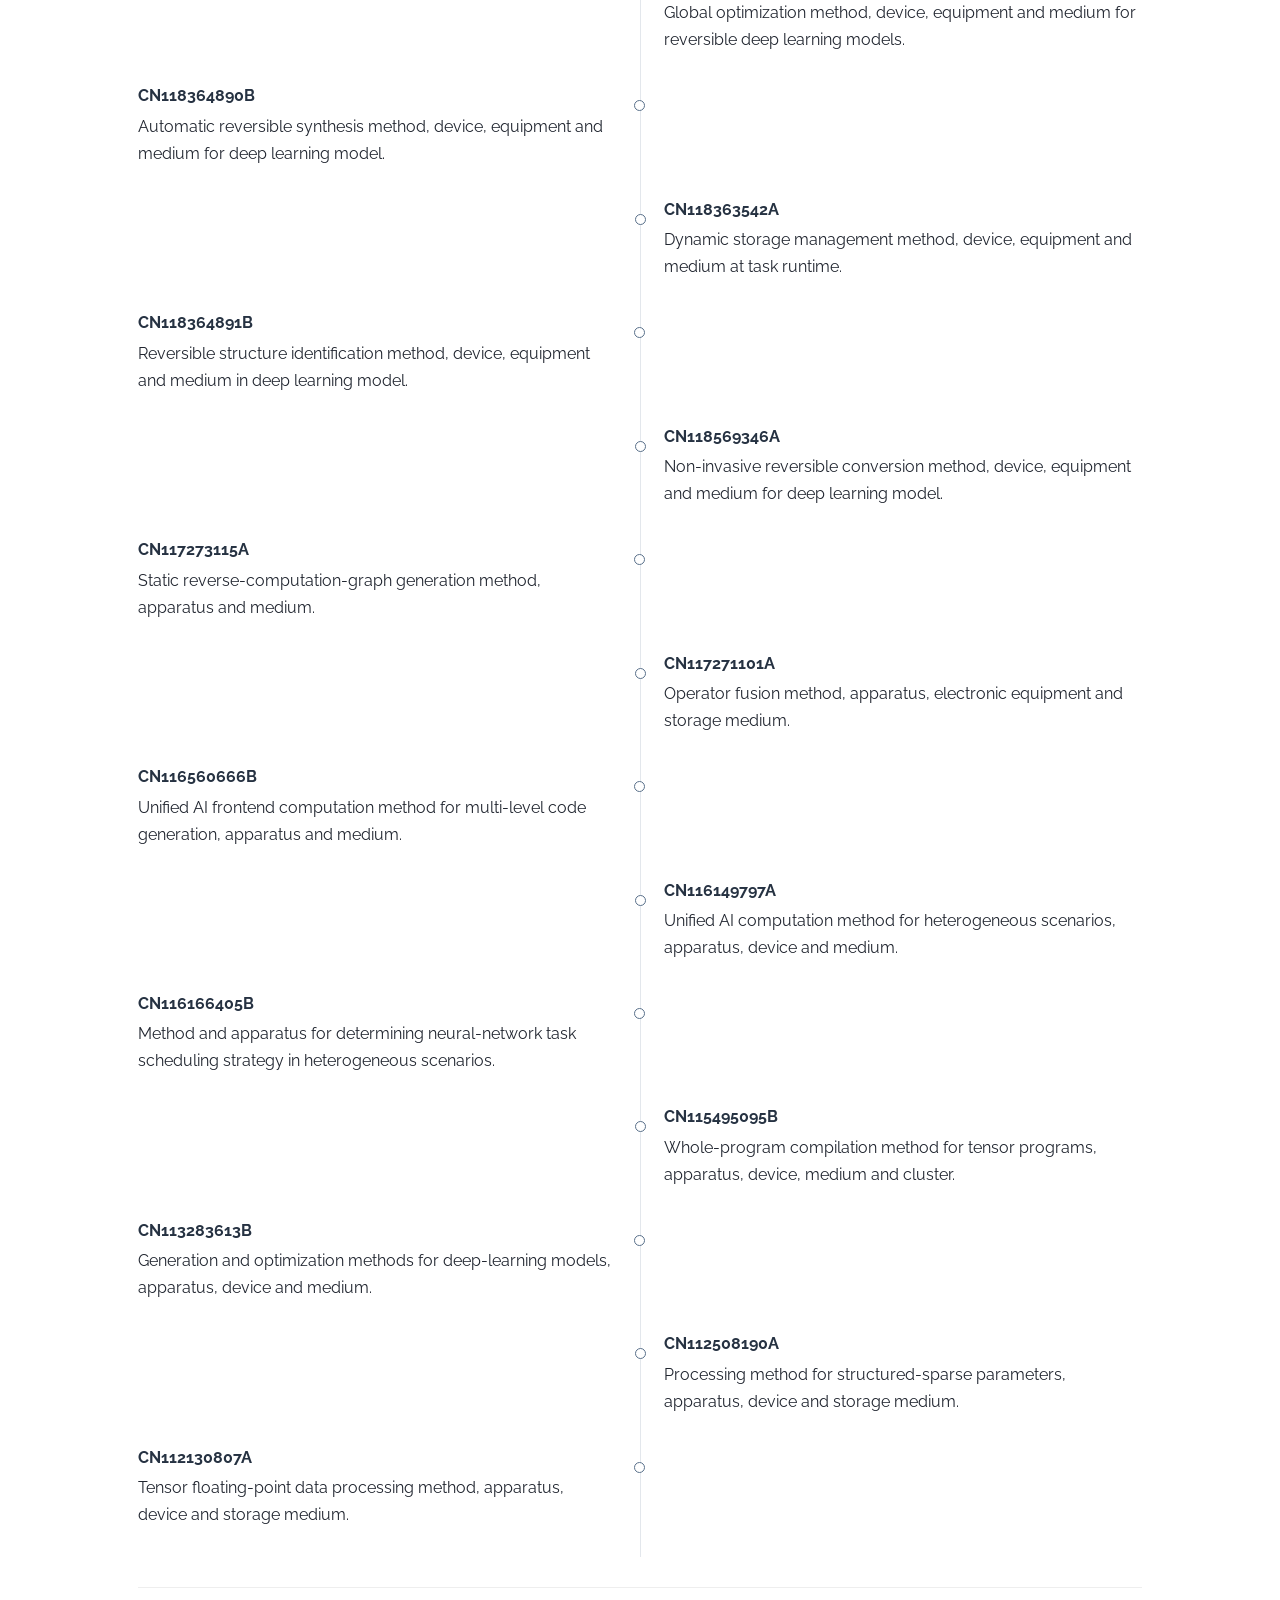
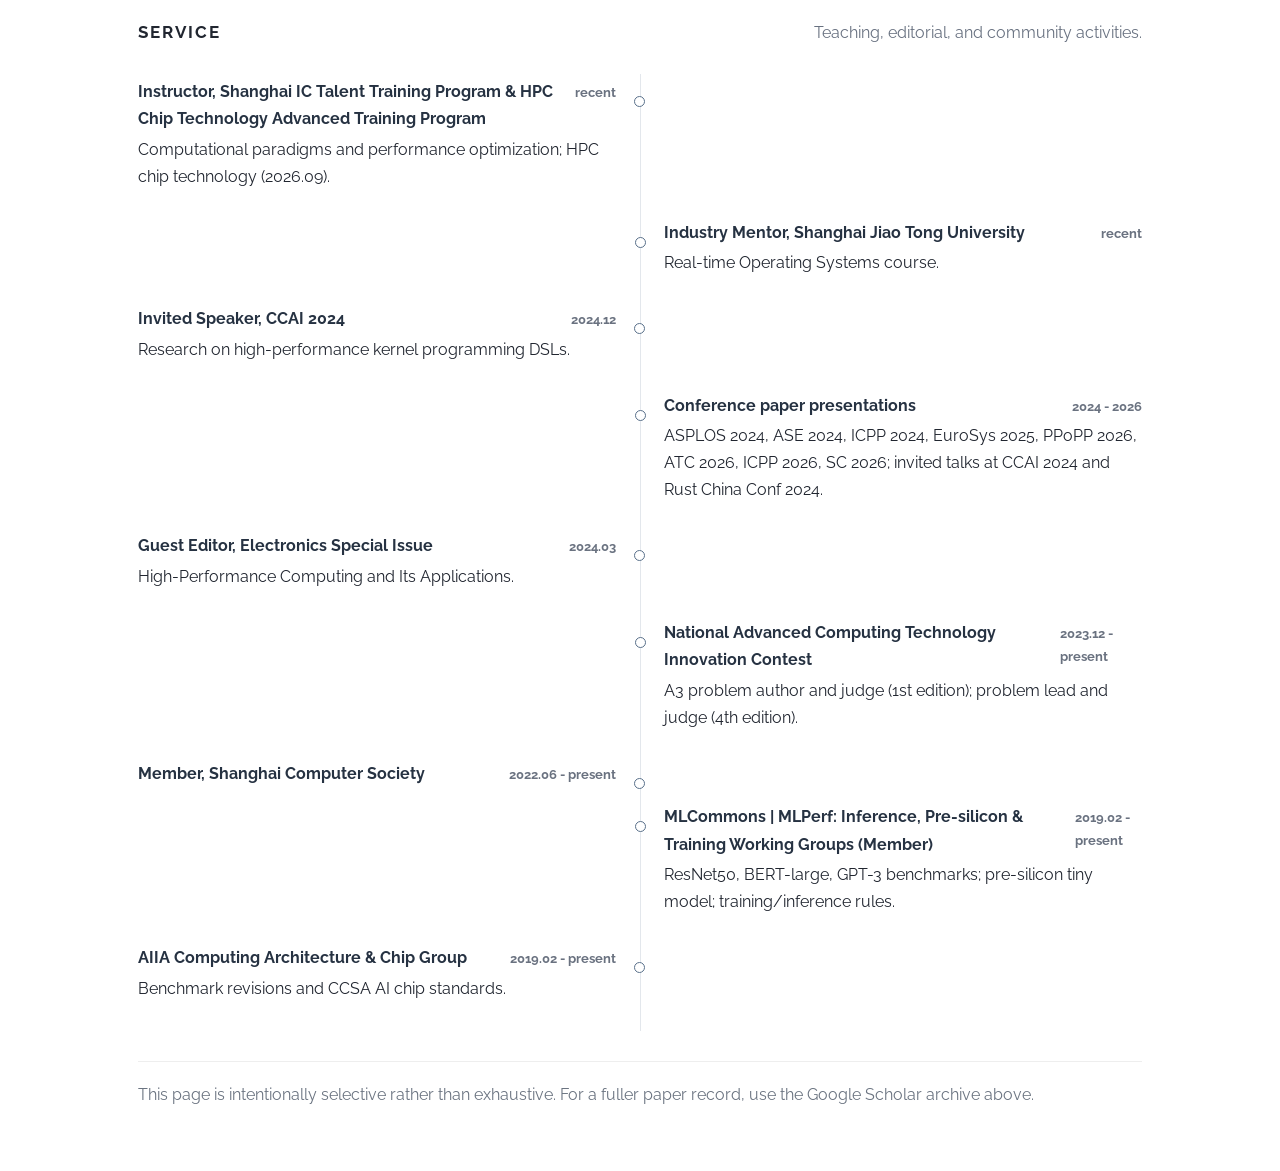
==== commit 0c927844: "Sync latest resume facts across bio, vitae, awards, patents and service Titles: Chief AI Officer and" ====
--- a/index.html
+++ b/index.html
@@ -78,8 +78,8 @@
                 <span class="lang-zh" hidden>石恒</span>
               </h1>
               <p class="intro-meta">
-                <span class="lang-en">Principal Engineer / Chief Researcher, Research Academy, Enflame Tech</span>
-                <span class="lang-zh" hidden>燧原科技研究院 主任工程师 / 首席研究员</span>
+                <span class="lang-en">Chief AI Officer; Chief Researcher, Enflame Tech</span>
+                <span class="lang-zh" hidden>燧原科技 首席AI官 / 首席研究员</span>
               </p>
               <p class="intro-summary intro-summary--slogan lang-en">
                 I like to tackle <span class="intro-slogan-accent">hard systems challenges</span>
@@ -90,8 +90,8 @@
                 我喜欢把<span class="intro-slogan-accent">棘手的系统挑战</span>当作<span class="intro-slogan-accent">谜题</span>来解：沿着线索推进，排除走不通的路径，直到真正看清底层机制。
               </p>
               <p class="intro-meta">
-                <span class="lang-en">high performance computing; kernel programming languages; software for AI; sparse computing and full-stack LLM systems</span>
-                <span class="lang-zh" hidden>高性能计算；内核编程语言；面向 AI 的软件；稀疏计算与全栈大模型系统</span>
+                <span class="lang-en">AI Infra; Compiler &amp; PL; high-performance computing; agent systems</span>
+                <span class="lang-zh" hidden>AI Infra；Compiler &amp; PL；高性能计算；Agent 系统</span>
               </p>
             </div>
           </div>
@@ -123,7 +123,7 @@
         <section class="docs-section" id="about">
           <h4><span class="lang-en">About</span><span class="lang-zh" hidden>简介</span></h4>
           <p class="lang-en">
-            I am Principal Engineer / Chief Researcher in the Research Academy at
+            I am Chief AI Officer and Chief Researcher at
             <a class="body-link" href="https://enflame-tech.com/" target="_blank" rel="noreferrer noopener">Enflame Tech</a>,
             where I work on compilers, runtimes, kernel programming models, and the system
             software layers needed to make AI computing practical on modern accelerators.
@@ -131,7 +131,7 @@
           <p class="lang-zh" hidden>
             我目前在
             <a class="body-link" href="https://enflame-tech.com/" target="_blank" rel="noreferrer noopener">燧原科技</a>
-            研究院担任主任工程师 / 首席研究员，主要工作围绕编译器、运行时、计算内核编程模型，以及支撑现代 AI 加速器落地的系统软件层展开。
+            担任首席AI官 / 首席研究员，主要工作围绕编译器、运行时、计算内核编程模型，以及支撑现代 AI 加速器落地的系统软件层展开。
           </p>
           <p class="lang-en">
             Most of my work is around high-performance software for AI, especially the junction of
@@ -171,18 +171,18 @@
             石恒于 2018 年毕业于英国巴斯大学电子与电气工程系并获得博士学位，2013 年获得清华大学计算机科学与技术系学士学位。
           </p>
           <p class="lang-en">
-            He worked at Enflame as a Senior Algorithm Engineer and later as a Software Architect from
-            2018 to 2022, and has led research work as Principal Engineer / Chief Researcher since 2022,
+            He worked at Enflame as a Senior Algorithm Engineer and later as a Principal Architect from
+            2018 to 2022, has served as Chief Researcher since 2022, and became Chief AI Officer in 2026,
             focusing on AI system stacks, performance optimization, and tooling design. He has published
-            over 20 papers and received more than 1800 citations overall, with work presented at venues
+            over 20 papers and received more than 1900 citations overall, with an H-index of 11 and work presented at venues
             including SC, ATC, EuroSys, PPoPP, CGO, and ASE. His recent public work includes the CroqTile language and toolchain,
             structured sparse GEMM and AI-native kernel tuning at SC 2026 and ATC 2026, Samoyeds at EuroSys 2025,
             SPIDER at PPoPP 2026, and related work on AI compilers, sparse
             acceleration, and systems for LLM serving. Earlier work spans forecasting and energy systems,
-            while related community-facing efforts include participation in MLCommons / MLPerf and AIIA.
+            while related community-facing efforts include MLCommons / MLPerf and AIIA.
           </p>
           <p class="lang-zh" hidden>
-            石恒曾于 2018 年至 2022 年在燧原科技担任资深算法工程师、软件架构师，自 2022 年起担任主任工程师 / 首席研究员并开始带领研究团队，主要围绕 AI 系统栈的性能优化与工具链设计展开工作。他已累计发表论文 20 余篇，总引用超过 1800 次，相关工作发表于多个人工智能与计算机系统方向的重要会议。近年的公开工作包括 CroqTile 语言与工具链、SC 2026 与 ATC 2026 上的结构化稀疏 GEMM 与 AI 原生 Kernel 调优、EuroSys 2025 的 Samoyeds、PPoPP 2026 的 SPIDER，以及围绕 AI 编译器、稀疏加速与大模型服务系统的相关研究；更早期的工作则覆盖预测与能源系统方向，同时也参与了 MLCommons / MLPerf 和 AIIA 的相关社区工作。
+            石恒曾于 2018 年至 2022 年在燧原科技担任资深算法工程师、主任架构师，自 2022 年起担任首席研究员并组建 AI Infra 研究团队，2026 年起兼任公司首席AI官，主要围绕 AI 系统栈的性能优化与工具链设计展开工作。他已累计发表论文 20 余篇，总引用超过 1900 次，H-index 11，相关工作发表于多个人工智能与计算机系统方向的重要会议。近年的公开工作包括 CroqTile 语言与工具链、SC 2026 与 ATC 2026 上的结构化稀疏 GEMM 与 AI 原生 Kernel 调优、EuroSys 2025 的 Samoyeds、PPoPP 2026 的 SPIDER，以及围绕 AI 编译器、稀疏加速与大模型服务系统的相关研究；更早期的工作则覆盖预测与能源系统方向，同时也参与了 MLCommons / MLPerf 和 AIIA 的相关社区工作。
           </p>
         </section>
 
@@ -756,14 +756,44 @@
               <div class="vitae-card">
                 <div class="vitae-head">
                   <span class="vitae-place">Enflame Tech</span>
+                  <span class="vitae-time">2026.08 - present</span>
+                </div>
+                <p class="vitae-role">Chief AI Officer</p>
+                <p class="lang-en">
+                  Company-level role: owns the AI technology strategy and AI-native R&amp;D system, and initiated the Piano agent workflow platform.
+                </p>
+                <p class="lang-zh" hidden>
+                  公司级职务：统筹公司 AI 技术战略与 AI 原生研发体系，发起并主导 AI Agent 工作流平台 Piano。
+                </p>
+              </div>
+            </li>
+            <li class="vitae-item">
+              <div class="vitae-card">
+                <div class="vitae-head">
+                  <span class="vitae-place">Enflame Tech</span>
                   <span class="vitae-time">2022.12 - present</span>
                 </div>
-                <p class="vitae-role">Principal Engineer / Chief Researcher</p>
-                <p class="lang-en">
-                  Working on AI framework and systems research in the Research Academy, with a focus on compilers, runtimes, kernel programming models, and related research projects.
-                </p>
-                <p class="lang-zh" hidden>
-                  在燧原研究院从事 AI 框架与系统研究，主要围绕编译器、运行时、计算内核的编程抽象，以及相关项目的推进。
+                <p class="vitae-role">Chief Researcher</p>
+                <p class="lang-en">
+                  Leads the 10-member AI Infra research team in the Research Academy; owns the research roadmaps and the path from research to production.
+                </p>
+                <p class="lang-zh" hidden>
+                  在燧原研究院带领 10 人 AI Infra 研究团队，负责全部研究路线与落地转化的路线规划。
+                </p>
+              </div>
+            </li>
+            <li class="vitae-item">
+              <div class="vitae-card">
+                <div class="vitae-head">
+                  <span class="vitae-place">Shanghai Jiao Tong University</span>
+                  <span class="vitae-time">2024.02 - 2026.09</span>
+                </div>
+                <p class="vitae-role">Postdoctoral Researcher</p>
+                <p class="lang-en">
+                  Scalable Computing and Systems Lab: research on a next-generation general-purpose high-performance computing programming language for domestic accelerators.
+                </p>
+                <p class="lang-zh" hidden>
+                  可扩展计算与系统实验室：负责面向国产芯片的下一代通用高性能计算编程语言项目研究。
                 </p>
               </div>
             </li>
@@ -773,7 +803,7 @@
                   <span class="vitae-place">Enflame Tech</span>
                   <span class="vitae-time">2021.03 - 2022.12</span>
                 </div>
-                <p class="vitae-role">Software Architect</p>
+                <p class="vitae-role">Principal Architect</p>
                 <p class="lang-en">
                   Led software architecture and technical planning across AI frameworks and system software, while also supporting technical evaluation and team building.
                 </p>
@@ -803,12 +833,12 @@
                   <span class="vitae-place">University of Bath</span>
                   <span class="vitae-time">2014.10 - 2018.07</span>
                 </div>
-                <p class="vitae-role">Ph.D. / Assistant Researcher</p>
-                <p class="lang-en">
-                  Doctoral work on smart grids, load forecasting, and energy systems, alongside research and project work at the University of Bath.
-                </p>
-                <p class="lang-zh" hidden>
-                  在巴斯大学读博期间，研究主要围绕智能电网、负荷预测与能源系统展开，同时参与相关科研与项目工作。
+                <p class="vitae-role">Ph.D.</p>
+                <p class="lang-en">
+                  Doctoral work on smart grids, load forecasting, and energy systems at the University of Bath.
+                </p>
+                <p class="lang-zh" hidden>
+                  在巴斯大学攻读博士学位，研究围绕智能电网、负荷预测与能源系统展开。
                 </p>
               </div>
             </li>
@@ -833,10 +863,19 @@
         <section class="docs-section" id="awards">
           <div class="section-row">
             <h4><span class="lang-en">Awards</span><span class="lang-zh" hidden>奖项</span></h4>
-            <p class="section-note lang-en">12 awards and recognitions.</p>
-            <p class="section-note lang-zh" hidden>12 项奖项与认可。</p>
+            <p class="section-note lang-en">13 awards and recognitions.</p>
+            <p class="section-note lang-zh" hidden>13 项奖项与认可。</p>
           </div>
           <ul class="vitae-timeline">
+            <li class="vitae-item">
+              <div class="vitae-card">
+                <div class="vitae-head">
+                  <span class="vitae-place lang-en">Dongfang Yingcai Talent Program (Shanghai)</span>
+                  <span class="vitae-place lang-zh" hidden>上海市东方英才人才计划</span>
+                  <span class="vitae-time">2026</span>
+                </div>
+              </div>
+            </li>
             <li class="vitae-item">
               <div class="vitae-card">
                 <div class="vitae-head">
@@ -951,8 +990,8 @@
         <section class="docs-section" id="patents">
           <div class="section-row">
             <h4><span class="lang-en">Patents</span><span class="lang-zh" hidden>专利</span></h4>
-            <p class="section-note lang-en">19 invention patents.</p>
-            <p class="section-note lang-zh" hidden>19 项发明专利。</p>
+            <p class="section-note lang-en">14 granted invention patents (8 as first inventor); 12 pending.</p>
+            <p class="section-note lang-zh" hidden>14 项授权发明专利（第一发明人 8 项）；另有 12 项在审。</p>
           </div>
           <ul class="vitae-timeline">
             <li class="vitae-item">
@@ -1139,12 +1178,12 @@
             <li class="vitae-item">
               <div class="vitae-card">
                 <div class="vitae-head">
-                  <span class="vitae-place lang-en">Instructor, Shanghai IC Talent Training Program</span>
-                  <span class="vitae-place lang-zh" hidden>上海集成电路紧缺人才培养项目授课导师</span>
+                  <span class="vitae-place lang-en">Instructor, Shanghai IC Talent Training Program &amp; HPC Chip Technology Advanced Training Program</span>
+                  <span class="vitae-place lang-zh" hidden>上海集成电路紧缺人才培养项目、高性能计算芯片技术高级研修班授课导师</span>
                   <span class="vitae-time">recent</span>
                 </div>
-                <p class="lang-en">Computational paradigms and performance optimization.</p>
-                <p class="lang-zh" hidden>计算范式与性能优化。</p>
+                <p class="lang-en">Computational paradigms and performance optimization; HPC chip technology (2026.09).</p>
+                <p class="lang-zh" hidden>计算范式与性能优化；高性能计算芯片技术研修班（2026.09）。</p>
               </div>
             </li>
             <li class="vitae-item">
@@ -1172,6 +1211,17 @@
             <li class="vitae-item">
               <div class="vitae-card">
                 <div class="vitae-head">
+                  <span class="vitae-place lang-en">Conference paper presentations</span>
+                  <span class="vitae-place lang-zh" hidden>会议学术报告</span>
+                  <span class="vitae-time">2024 - 2026</span>
+                </div>
+                <p class="lang-en">ASPLOS 2024, ASE 2024, ICPP 2024, EuroSys 2025, PPoPP 2026, ATC 2026, ICPP 2026, SC 2026; invited talks at CCAI 2024 and Rust China Conf 2024.</p>
+                <p class="lang-zh" hidden>ASPLOS 2024、ASE 2024、ICPP 2024、EuroSys 2025、PPoPP 2026、ATC 2026、ICPP 2026、SC 2026；另有 CCAI 2024、Rust China Conf 2024 邀请报告。</p>
+              </div>
+            </li>
+            <li class="vitae-item">
+              <div class="vitae-card">
+                <div class="vitae-head">
                   <span class="vitae-place lang-en">Guest Editor, Electronics Special Issue</span>
                   <span class="vitae-place lang-zh" hidden>Electronics 专刊客座编辑</span>
                   <span class="vitae-time">2024.03</span>
@@ -1183,12 +1233,12 @@
             <li class="vitae-item">
               <div class="vitae-card">
                 <div class="vitae-head">
-                  <span class="vitae-place lang-en">Judge/Expert, 1st China Advanced Computing Contest</span>
-                  <span class="vitae-place lang-zh" hidden>中国第一届先进计算大赛评审专家</span>
-                  <span class="vitae-time">2023.12</span>
-                </div>
-                <p class="lang-en">HPC Track A3.</p>
-                <p class="lang-zh" hidden>HPC Track A3。</p>
+                  <span class="vitae-place lang-en">National Advanced Computing Technology Innovation Contest</span>
+                  <span class="vitae-place lang-zh" hidden>全国先进计算技术创新大赛</span>
+                  <span class="vitae-time">2023.12 - present</span>
+                </div>
+                <p class="lang-en">A3 problem author and judge (1st edition); problem lead and judge (4th edition).</p>
+                <p class="lang-zh" hidden>首届 A3 赛题出题人与评委；第四届赛题负责人与评委。</p>
               </div>
             </li>
             <li class="vitae-item">
@@ -1203,8 +1253,8 @@
             <li class="vitae-item">
               <div class="vitae-card">
                 <div class="vitae-head">
-                  <span class="vitae-place lang-en">MLCommons | MLPerf, Company Representative</span>
-                  <span class="vitae-place lang-zh" hidden>MLCommons | MLPerf 公司代表</span>
+                  <span class="vitae-place lang-en">MLCommons | MLPerf: Inference, Pre-silicon &amp; Training Working Groups (Member)</span>
+                  <span class="vitae-place lang-zh" hidden>MLCommons | MLPerf Inference、Pre-silicon、Training 工作组成员</span>
                   <span class="vitae-time">2019.02 - present</span>
                 </div>
                 <p class="lang-en">ResNet50, BERT-large, GPT-3 benchmarks; pre-silicon tiny model; training/inference rules.</p>
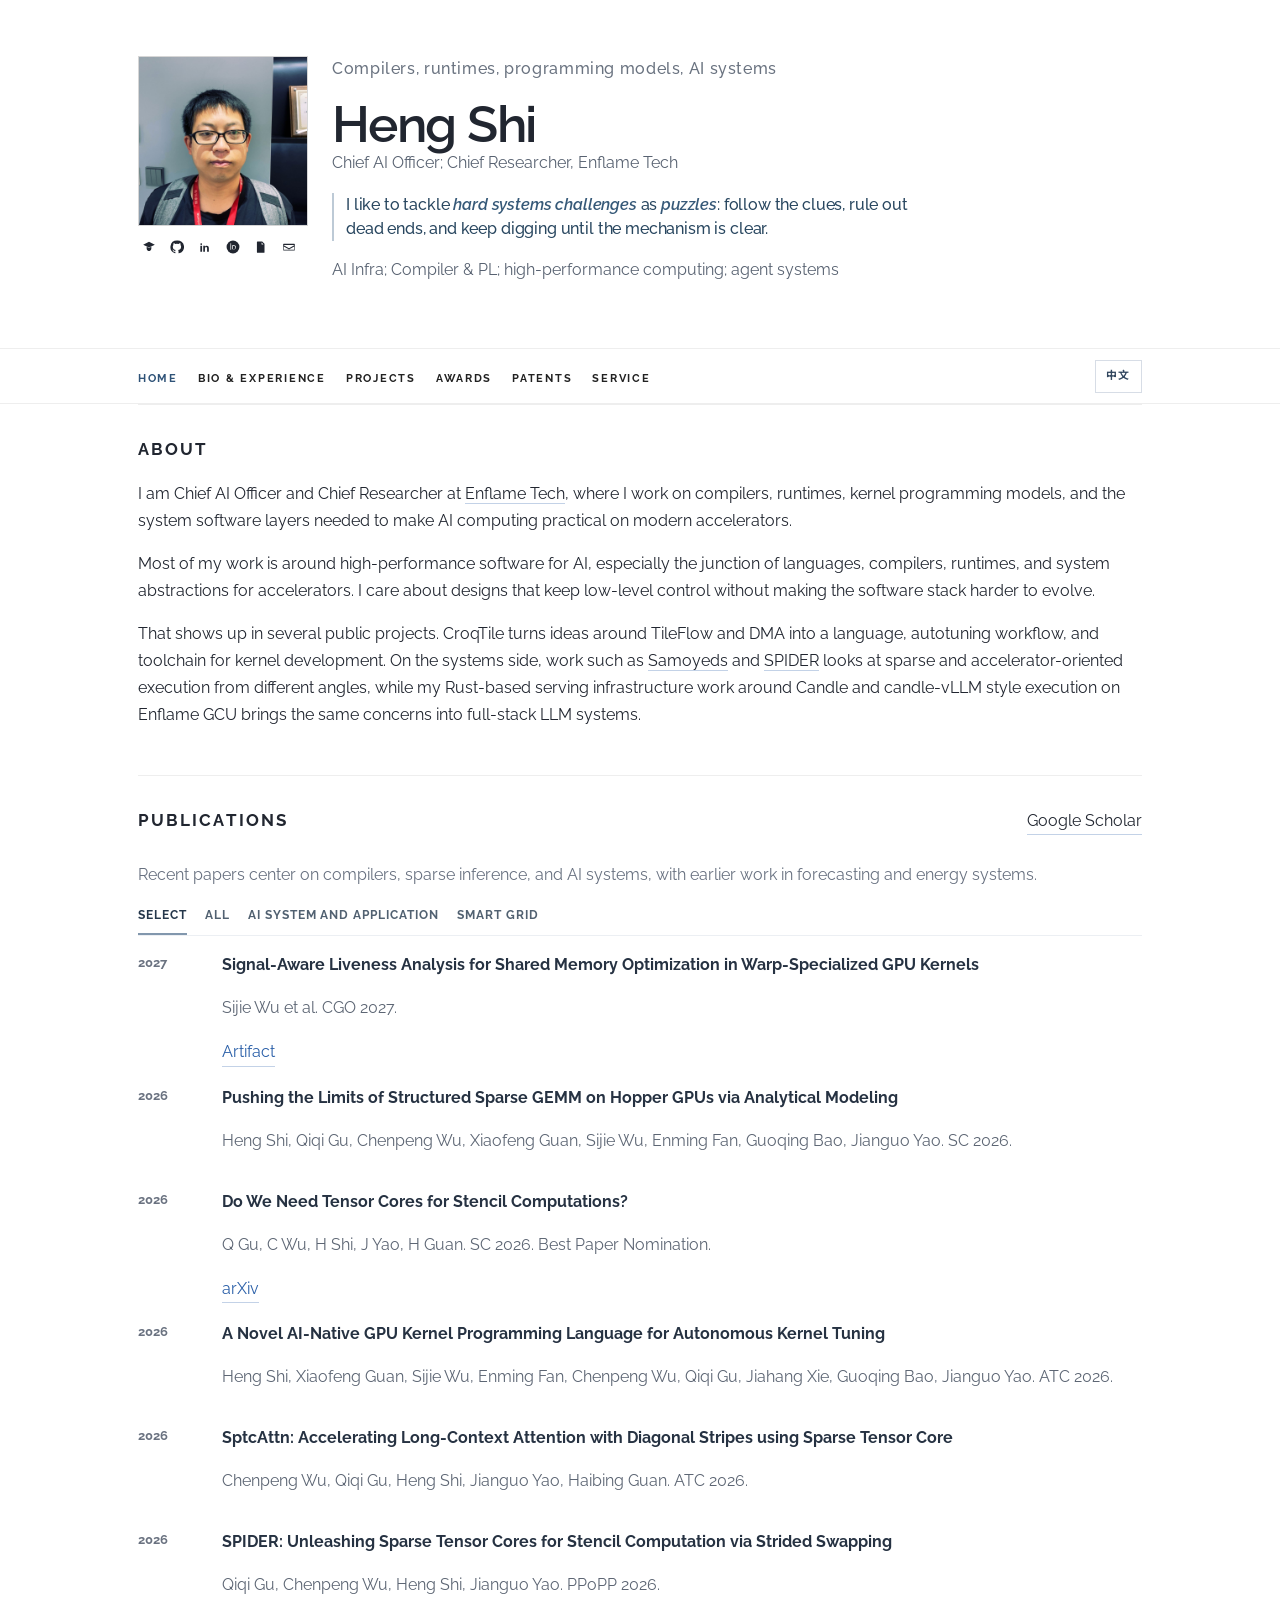
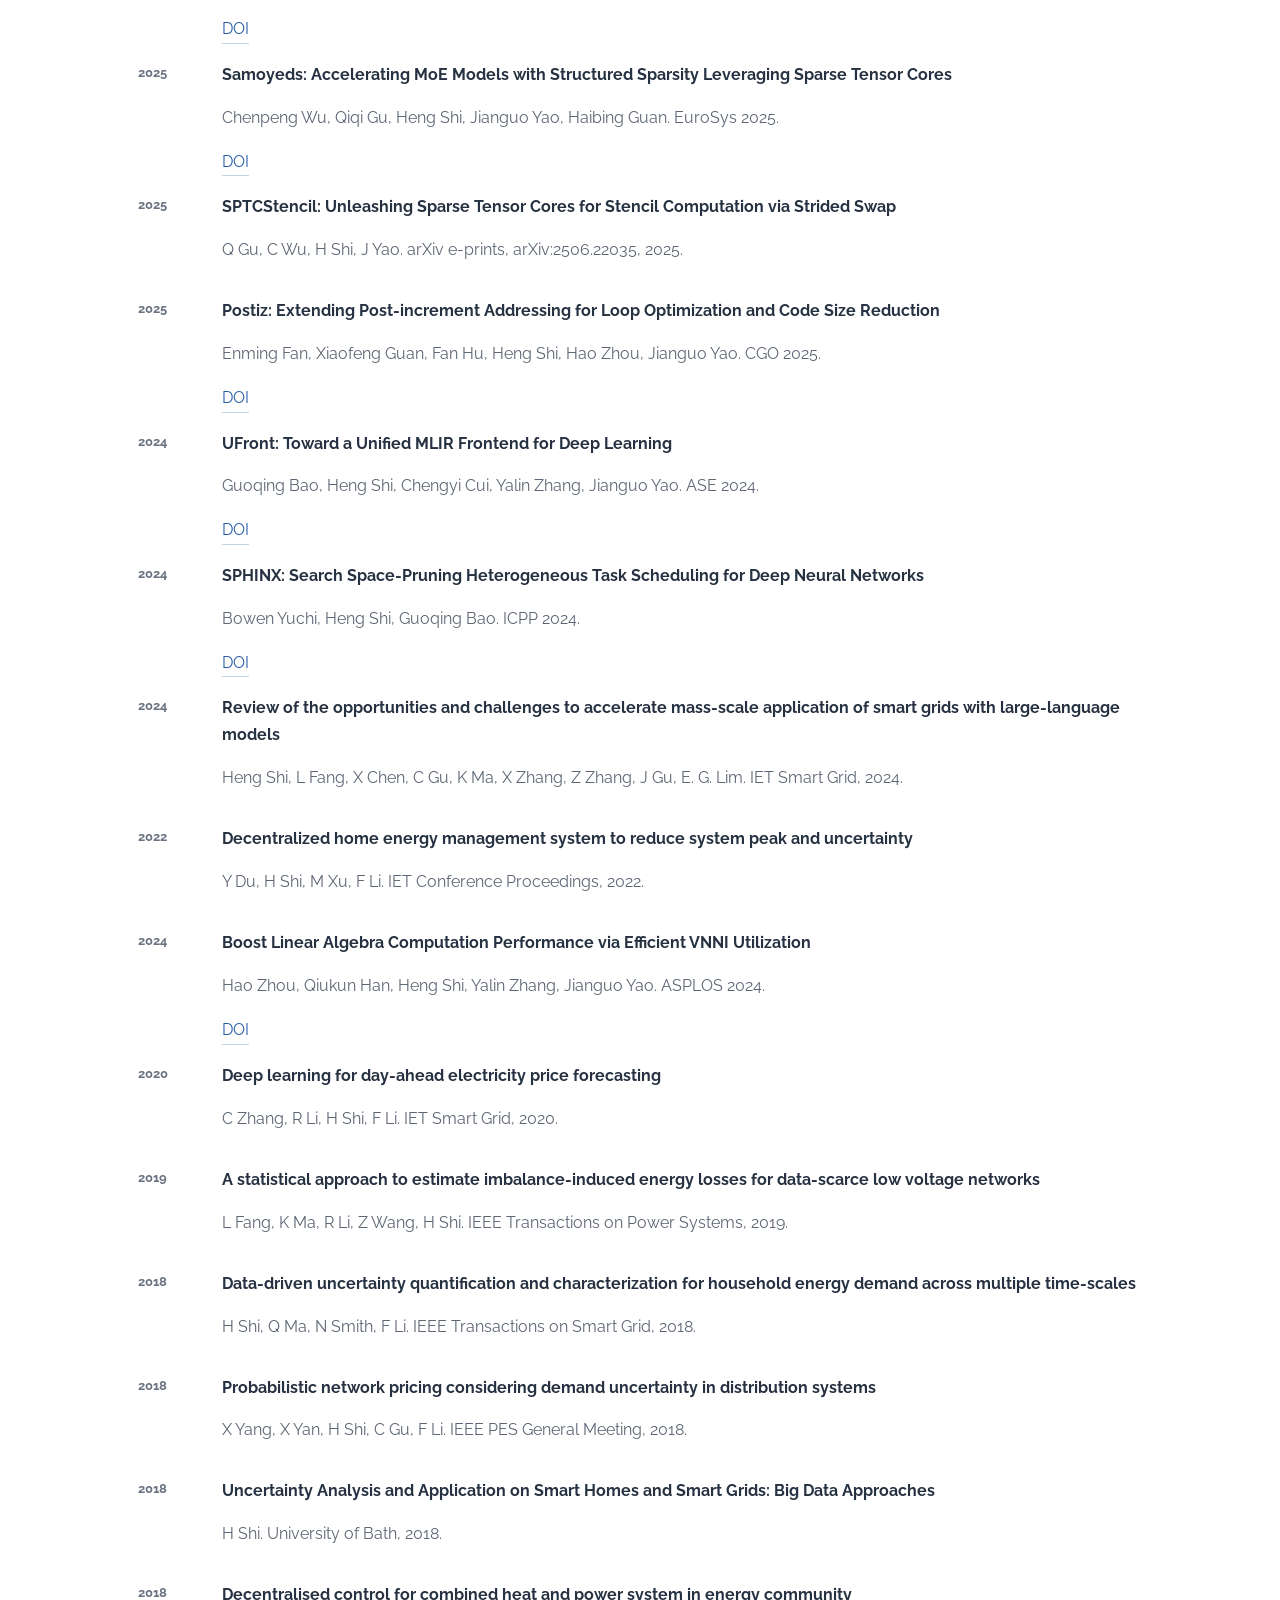
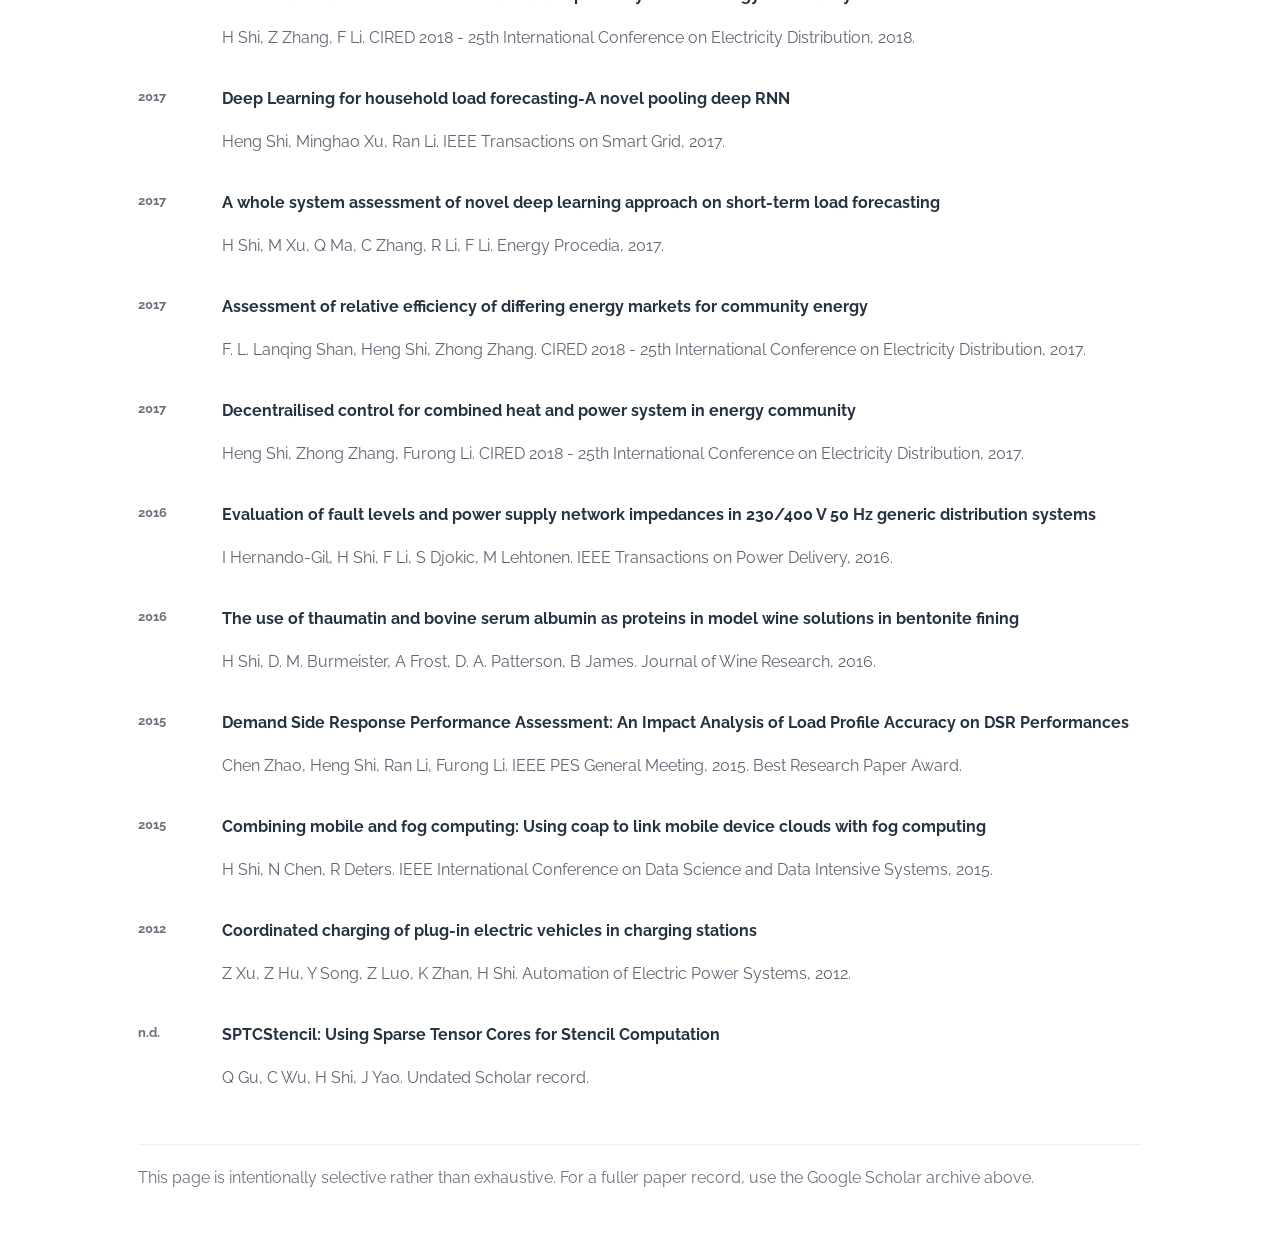
==== commit efad775b: "refactor: make navigation drive the page with view routing Replace the all-in-one scrolling page wit" ====
--- a/index.html
+++ b/index.html
@@ -15,7 +15,7 @@
       rel="stylesheet"
     />
     <link rel="icon" type="image/svg+xml" href="./favicon.svg" />
-    <link rel="stylesheet" href="./styles.css?v=20260509d" />
+    <link rel="stylesheet" href="./styles.css?v=20261104a" />
   </head>
   <body class="academic-body" data-theme="light" data-language="en">
     <main>
@@ -101,15 +101,12 @@
       <nav class="site-nav" aria-label="Primary">
         <div class="academic-shell academic-shell--nav">
           <ul class="site-nav-list">
-            <li><a href="#about" data-section-link><span class="lang-en">About</span><span class="lang-zh" hidden>简介</span></a></li>
-            <li><a href="#bio" data-section-link><span class="lang-en">Bio</span><span class="lang-zh" hidden>自述</span></a></li>
-            <li><a href="#news" data-section-link><span class="lang-en">News</span><span class="lang-zh" hidden>近况</span></a></li>
-            <li><a href="#publications" data-section-link><span class="lang-en">Publications</span><span class="lang-zh" hidden>论文</span></a></li>
-            <li><a href="#projects" data-section-link><span class="lang-en">Projects</span><span class="lang-zh" hidden>项目</span></a></li>
-            <li><a href="#vitae" data-section-link><span class="lang-en">Vitae</span><span class="lang-zh" hidden>履历</span></a></li>
-            <li><a href="#awards" data-section-link><span class="lang-en">Awards</span><span class="lang-zh" hidden>奖项</span></a></li>
-            <li><a href="#patents" data-section-link><span class="lang-en">Patents</span><span class="lang-zh" hidden>专利</span></a></li>
-            <li><a href="#service" data-section-link><span class="lang-en">Service</span><span class="lang-zh" hidden>服务</span></a></li>
+            <li><a href="#home" data-view-link><span class="lang-en">Home</span><span class="lang-zh" hidden>首页</span></a></li>
+            <li><a href="#experience" data-view-link><span class="lang-en">Bio &amp; Experience</span><span class="lang-zh" hidden>自述与履历</span></a></li>
+            <li><a href="#projects" data-view-link><span class="lang-en">Projects</span><span class="lang-zh" hidden>项目</span></a></li>
+            <li><a href="#awards" data-view-link><span class="lang-en">Awards</span><span class="lang-zh" hidden>奖项</span></a></li>
+            <li><a href="#patents" data-view-link><span class="lang-en">Patents</span><span class="lang-zh" hidden>专利</span></a></li>
+            <li><a href="#service" data-view-link><span class="lang-en">Service</span><span class="lang-zh" hidden>服务</span></a></li>
             <li class="nav-utility">
               <button class="language-switch" type="button" data-language-toggle aria-pressed="false" aria-label="Switch language" title="Switch language">
                 <span data-language-label>中文</span>
@@ -120,7 +117,7 @@
       </nav>
 
       <div class="academic-shell">
-        <section class="docs-section" id="about">
+        <section class="docs-section" id="about" data-view="home">
           <h4><span class="lang-en">About</span><span class="lang-zh" hidden>简介</span></h4>
           <p class="lang-en">
             I am Chief AI Officer and Chief Researcher at
@@ -161,7 +158,7 @@
           </p>
         </section>
 
-        <section class="docs-section" id="bio">
+        <section class="docs-section" id="bio" data-view="experience">
           <h4><span class="lang-en">Bio</span><span class="lang-zh" hidden>自述</span></h4>
           <p class="lang-en">
             Dr. Heng Shi received his Ph.D. from the University of Bath, after undergraduate study in
@@ -186,193 +183,7 @@
           </p>
         </section>
 
-        <section class="docs-section" id="news">
-          <div class="section-row">
-            <h4><span class="lang-en">News</span><span class="lang-zh" hidden>近况</span></h4>
-            <p class="section-note lang-en">Selected public updates from releases, papers, and open project records.</p>
-            <p class="section-note lang-zh" hidden>这里只保留公开可验证的近况条目，不做完整罗列。</p>
-          </div>
-          <ul class="news-list">
-            <li class="news-item">
-              <div class="news-date">2026.10</div>
-              <div>
-                <p class="lang-en">
-                  Five papers were accepted: two at SC 2026, including a Best Paper Nomination for
-                  <a class="body-link" href="https://arxiv.org/abs/2603.00477" target="_blank" rel="noreferrer noopener">Do We Need Tensor Cores for Stencil Computations?</a>;
-                  two at ATC 2026, including A Novel AI-Native GPU Kernel Programming Language for Autonomous Kernel Tuning;
-                  and one at CGO 2027 on signal-aware liveness analysis for warp-specialized kernels.
-                </p>
-                <p class="lang-zh" hidden>
-                  五篇论文被接收：SC 2026 两篇，其中
-                  <a class="body-link" href="https://arxiv.org/abs/2603.00477" target="_blank" rel="noreferrer noopener">Do We Need Tensor Cores for Stencil Computations?</a>
-                  获最佳论文提名；ATC 2026 两篇，包括 A Novel AI-Native GPU Kernel Programming Language for Autonomous Kernel Tuning；
-                  另有 CGO 2027 一篇，研究面向 Warp 特化内核的信号感知活性分析。
-                </p>
-              </div>
-            </li>
-            <li class="news-item">
-              <div class="news-date">2026.10</div>
-              <div>
-                <p class="lang-en">
-                  <a class="body-link" href="https://github.com/SyntaxArchmage/piano" target="_blank" rel="noreferrer noopener">Piano</a>,
-                  a programmable AI agent workflow orchestrator built around a YAML workflow DSL, is now public.
-                  It composes agents, tools, approvals, loops, and parallel branches, and keeps every run
-                  inspectable, resumable, and evaluable.
-                </p>
-                <p class="lang-zh" hidden>
-                  可编程的 AI Agent 工作流编排器
-                  <a class="body-link" href="https://github.com/SyntaxArchmage/piano" target="_blank" rel="noreferrer noopener">Piano</a>
-                  现已公开：它以 YAML 工作流 DSL 组合 Agent、工具、审批、循环与并行分支，并让每次运行都可检查、可恢复、可评估。
-                </p>
-              </div>
-            </li>
-            <li class="news-item">
-              <div class="news-date">2026.04</div>
-              <div>
-                <p class="lang-en">
-                  CroqTile
-                  <a class="body-link" href="https://lancerlab.github.io/croqtile-website/en/changelog/v1.0.4-pre-beta/" target="_blank" rel="noreferrer noopener">v1.0.4 pre-beta</a>
-                  was posted on the official changelog, continuing the public rollout of the language and compiler toolchain.
-                </p>
-                <p class="lang-zh" hidden>
-                  CroqTile 官方更新日志发布了
-                  <a class="body-link" href="https://lancerlab.github.io/croqtile-website/en/changelog/v1.0.4-pre-beta/" target="_blank" rel="noreferrer noopener">v1.0.4 pre-beta</a>，继续推进这套语言与编译工具链的公开演进。
-                </p>
-              </div>
-            </li>
-            <li class="news-item">
-              <div class="news-date">2026</div>
-              <div>
-                <p class="lang-en">
-                  The public
-                  <a class="body-link" href="https://lancerlab.github.io/croqtile-website/en/" target="_blank" rel="noreferrer noopener">CroqTile website</a>,
-                  <a class="body-link" href="https://github.com/LancerLab/croqtile" target="_blank" rel="noreferrer noopener">language repository</a>,
-                  and
-                  <a class="body-link" href="https://github.com/LancerLab/croqtile-tuner" target="_blank" rel="noreferrer noopener">tuner repository</a>
-                  continue to make the language and tooling stack inspectable in the open.
-                </p>
-                <p class="lang-zh" hidden>
-                  公开的
-                  <a class="body-link" href="https://lancerlab.github.io/croqtile-website/en/" target="_blank" rel="noreferrer noopener">CroqTile 网站</a>、
-                  <a class="body-link" href="https://github.com/LancerLab/croqtile" target="_blank" rel="noreferrer noopener">语言仓库</a>
-                  和
-                  <a class="body-link" href="https://github.com/LancerLab/croqtile-tuner" target="_blank" rel="noreferrer noopener">调优器仓库</a>
-                  持续让这套语言与工具链以可检查的方式对外开放。
-                </p>
-              </div>
-            </li>
-            <li class="news-item">
-              <div class="news-date">2026</div>
-              <div>
-                <p class="lang-en">
-                  SPIDER: Unleashing Sparse Tensor Cores for Stencil Computation via Strided Swapping was published at
-                  <a class="body-link" href="https://doi.org/10.1145/3774934.3786414" target="_blank" rel="noreferrer noopener">PPoPP 2026</a>.
-                </p>
-                <p class="lang-zh" hidden>
-                  SPIDER: Unleashing Sparse Tensor Cores for Stencil Computation via Strided Swapping 发表在
-                  <a class="body-link" href="https://doi.org/10.1145/3774934.3786414" target="_blank" rel="noreferrer noopener">PPoPP 2026</a>。
-                </p>
-              </div>
-            </li>
-            <li class="news-item">
-              <div class="news-date">2026.01</div>
-              <div>
-                <p class="lang-en">
-                  CroqTile
-                  <a class="body-link" href="https://lancerlab.github.io/croqtile-website/en/changelog/v1.0.3-open-source/" target="_blank" rel="noreferrer noopener">v1.0.3 Open Source Base</a>
-                  marked the public open-source release of the base language stack.
-                </p>
-                <p class="lang-zh" hidden>
-                  CroqTile
-                  <a class="body-link" href="https://lancerlab.github.io/croqtile-website/en/changelog/v1.0.3-open-source/" target="_blank" rel="noreferrer noopener">v1.0.3 Open Source Base</a>
-                  完成了基础语言栈的公开开源发布。
-                </p>
-              </div>
-            </li>
-            <li class="news-item">
-              <div class="news-date">2025</div>
-              <div>
-                <p class="lang-en">
-                  Samoyeds was published at
-                  <a class="body-link" href="https://doi.org/10.1145/3689031.3717455" target="_blank" rel="noreferrer noopener">EuroSys 2025</a>,
-                  presenting sparse-tensor-core acceleration for MoE models with structured sparsity.
-                </p>
-                <p class="lang-zh" hidden>
-                  Samoyeds 发表在
-                  <a class="body-link" href="https://doi.org/10.1145/3689031.3717455" target="_blank" rel="noreferrer noopener">EuroSys 2025</a>，聚焦利用结构化稀疏和 Sparse Tensor Core 加速 MoE 模型。
-                </p>
-              </div>
-            </li>
-            <li class="news-item">
-              <div class="news-date">2025</div>
-              <div>
-                <p class="lang-en">
-                  Public repositories around
-                  <a class="body-link" href="https://github.com/EnflameTechnology/candle-gcu" target="_blank" rel="noreferrer noopener">candle-gcu</a>
-                  and
-                  <a class="body-link" href="https://github.com/EnflameTechnology/candle-vllm-gcu" target="_blank" rel="noreferrer noopener">candle-vllm-gcu</a>
-                  document ongoing Rust-based LLM serving work on Enflame GCU.
-                </p>
-                <p class="lang-zh" hidden>
-                  围绕
-                  <a class="body-link" href="https://github.com/EnflameTechnology/candle-gcu" target="_blank" rel="noreferrer noopener">candle-gcu</a>
-                  和
-                  <a class="body-link" href="https://github.com/EnflameTechnology/candle-vllm-gcu" target="_blank" rel="noreferrer noopener">candle-vllm-gcu</a>
-                  的公开仓库，记录了基于 Rust 的 Enflame GCU 大模型服务系统持续推进情况。
-                </p>
-              </div>
-            </li>
-            <li class="news-item">
-              <div class="news-date">2025</div>
-              <div>
-                <p class="lang-en">
-                  Postiz was published at
-                  <a class="body-link" href="https://doi.org/10.1145/3696443.3708935" target="_blank" rel="noreferrer noopener">CGO 2025</a>
-                  on post-increment addressing for loop optimization and code size reduction.
-                </p>
-                <p class="lang-zh" hidden>
-                  Postiz 发表在
-                  <a class="body-link" href="https://doi.org/10.1145/3696443.3708935" target="_blank" rel="noreferrer noopener">CGO 2025</a>，讨论后增量寻址在循环优化和代码尺寸压缩上的作用。
-                </p>
-              </div>
-            </li>
-            <li class="news-item">
-              <div class="news-date">2024-2025</div>
-              <div>
-                <p class="lang-en">
-                  Continued participation in
-                  <span class="body-link">MLCommons / MLPerf</span>
-                  and
-                  <span class="body-link">AIIA</span>
-                  has kept part of the work connected to public benchmarking and industry-standard discussions.
-                </p>
-                <p class="lang-zh" hidden>
-                  持续参与
-                  <span class="body-link">MLCommons / MLPerf</span>
-                  与
-                  <span class="body-link">AIIA</span>
-                  相关工作，也让一部分研究和工程经验持续连接到公开评测与产业标准讨论中。
-                </p>
-              </div>
-            </li>
-            <li class="news-item">
-              <div class="news-date">2024</div>
-              <div>
-                <p class="lang-en">
-                  UFront appeared at
-                  <a class="body-link" href="https://doi.org/10.1145/3691620.3695002" target="_blank" rel="noreferrer noopener">ASE 2024</a>
-                  as a unified MLIR frontend effort for deep learning.
-                </p>
-                <p class="lang-zh" hidden>
-                  UFront 发表在
-                  <a class="body-link" href="https://doi.org/10.1145/3691620.3695002" target="_blank" rel="noreferrer noopener">ASE 2024</a>，目标是构建统一的深度学习 MLIR 前端。
-                </p>
-              </div>
-            </li>
-          </ul>
-        </section>
-
-        <section class="docs-section" id="publications">
+        <section class="docs-section" id="publications" data-view="home">
           <div class="section-row">
             <h4><span class="lang-en">Publications</span><span class="lang-zh" hidden>论文</span></h4>
             <a class="section-link" href="https://scholar.google.com/citations?user=THL_D54AAAAJ&hl=zh-CN" target="_blank" rel="noreferrer noopener">Google Scholar</a>
@@ -615,7 +426,7 @@
           </div>
         </section>
 
-        <section class="docs-section" id="projects">
+        <section class="docs-section" id="projects" data-view="projects">
           <div class="section-row">
             <h4><span class="lang-en">Projects</span><span class="lang-zh" hidden>项目</span></h4>
             <p class="section-note lang-en">Selected systems and research artifacts from recent years.</p>
@@ -745,7 +556,7 @@
           </div>
         </section>
 
-        <section class="docs-section docs-section--vitae" id="vitae">
+        <section class="docs-section docs-section--vitae" id="vitae" data-view="experience">
           <div class="section-row">
             <h4><span class="lang-en">Vitae</span><span class="lang-zh" hidden>履历</span></h4>
             <p class="section-note lang-en">Selected positions and education.</p>
@@ -860,7 +671,7 @@
           </ul>
         </section>
 
-        <section class="docs-section" id="awards">
+        <section class="docs-section" id="awards" data-view="awards">
           <div class="section-row">
             <h4><span class="lang-en">Awards</span><span class="lang-zh" hidden>奖项</span></h4>
             <p class="section-note lang-en">13 awards and recognitions.</p>
@@ -987,7 +798,7 @@
           </ul>
         </section>
 
-        <section class="docs-section" id="patents">
+        <section class="docs-section" id="patents" data-view="patents">
           <div class="section-row">
             <h4><span class="lang-en">Patents</span><span class="lang-zh" hidden>专利</span></h4>
             <p class="section-note lang-en">14 granted invention patents (8 as first inventor); 12 pending.</p>
@@ -1168,7 +979,7 @@
           </ul>
         </section>
 
-        <section class="docs-section" id="service">
+        <section class="docs-section" id="service" data-view="service">
           <div class="section-row">
             <h4><span class="lang-en">Service</span><span class="lang-zh" hidden>服务</span></h4>
             <p class="section-note lang-en">Teaching, editorial, and community activities.</p>
@@ -1281,6 +1092,6 @@
         </footer>
       </div>
     </main>
-    <script src="./script.js?v=20260509d"></script>
+    <script src="./script.js?v=20261104a"></script>
   </body>
 </html>
--- a/styles.css
+++ b/styles.css
@@ -3537,6 +3537,10 @@
     scroll-margin-top: 82px;
   }
 
+  .docs-section[hidden] {
+    display: none;
+  }
+
   .docs-section--vitae {
     padding-bottom: 40px;
   }
@@ -3563,45 +3567,12 @@
     font-size: 0.86rem;
   }
 
-  .news-list,
   .vitae-timeline {
     margin: 0;
     padding: 0;
     list-style: none;
   }
 
-  .news-list {
-    max-height: 420px;
-    overflow-y: auto;
-    padding-right: 10px;
-    scrollbar-width: thin;
-    scrollbar-color: #c3ccd7 transparent;
-  }
-
-  .news-list::-webkit-scrollbar {
-    width: 8px;
-  }
-
-  .news-list::-webkit-scrollbar-thumb {
-    background: #c3ccd7;
-  }
-
-  .news-list::-webkit-scrollbar-track {
-    background: transparent;
-  }
-
-  .news-item {
-    display: grid;
-    grid-template-columns: 88px minmax(0, 1fr);
-    gap: 14px;
-    padding: 8px 0;
-  }
-
-  .news-item + .news-item {
-    border-top: 1px solid #f1f2f4;
-  }
-
-  .news-date,
   .publication-year,
   .vitae-time {
     color: #6a7280;
@@ -3799,7 +3770,6 @@
     }
 
     .site-header-grid,
-    .news-item,
     .publication-item,
     .projects-grid {
       grid-template-columns: 1fr;
@@ -3829,11 +3799,6 @@
 
     .section-note {
       margin-top: 6px;
-    }
-
-    .news-list {
-      max-height: 460px;
-      padding-right: 6px;
     }
 
     .publication-tabs {
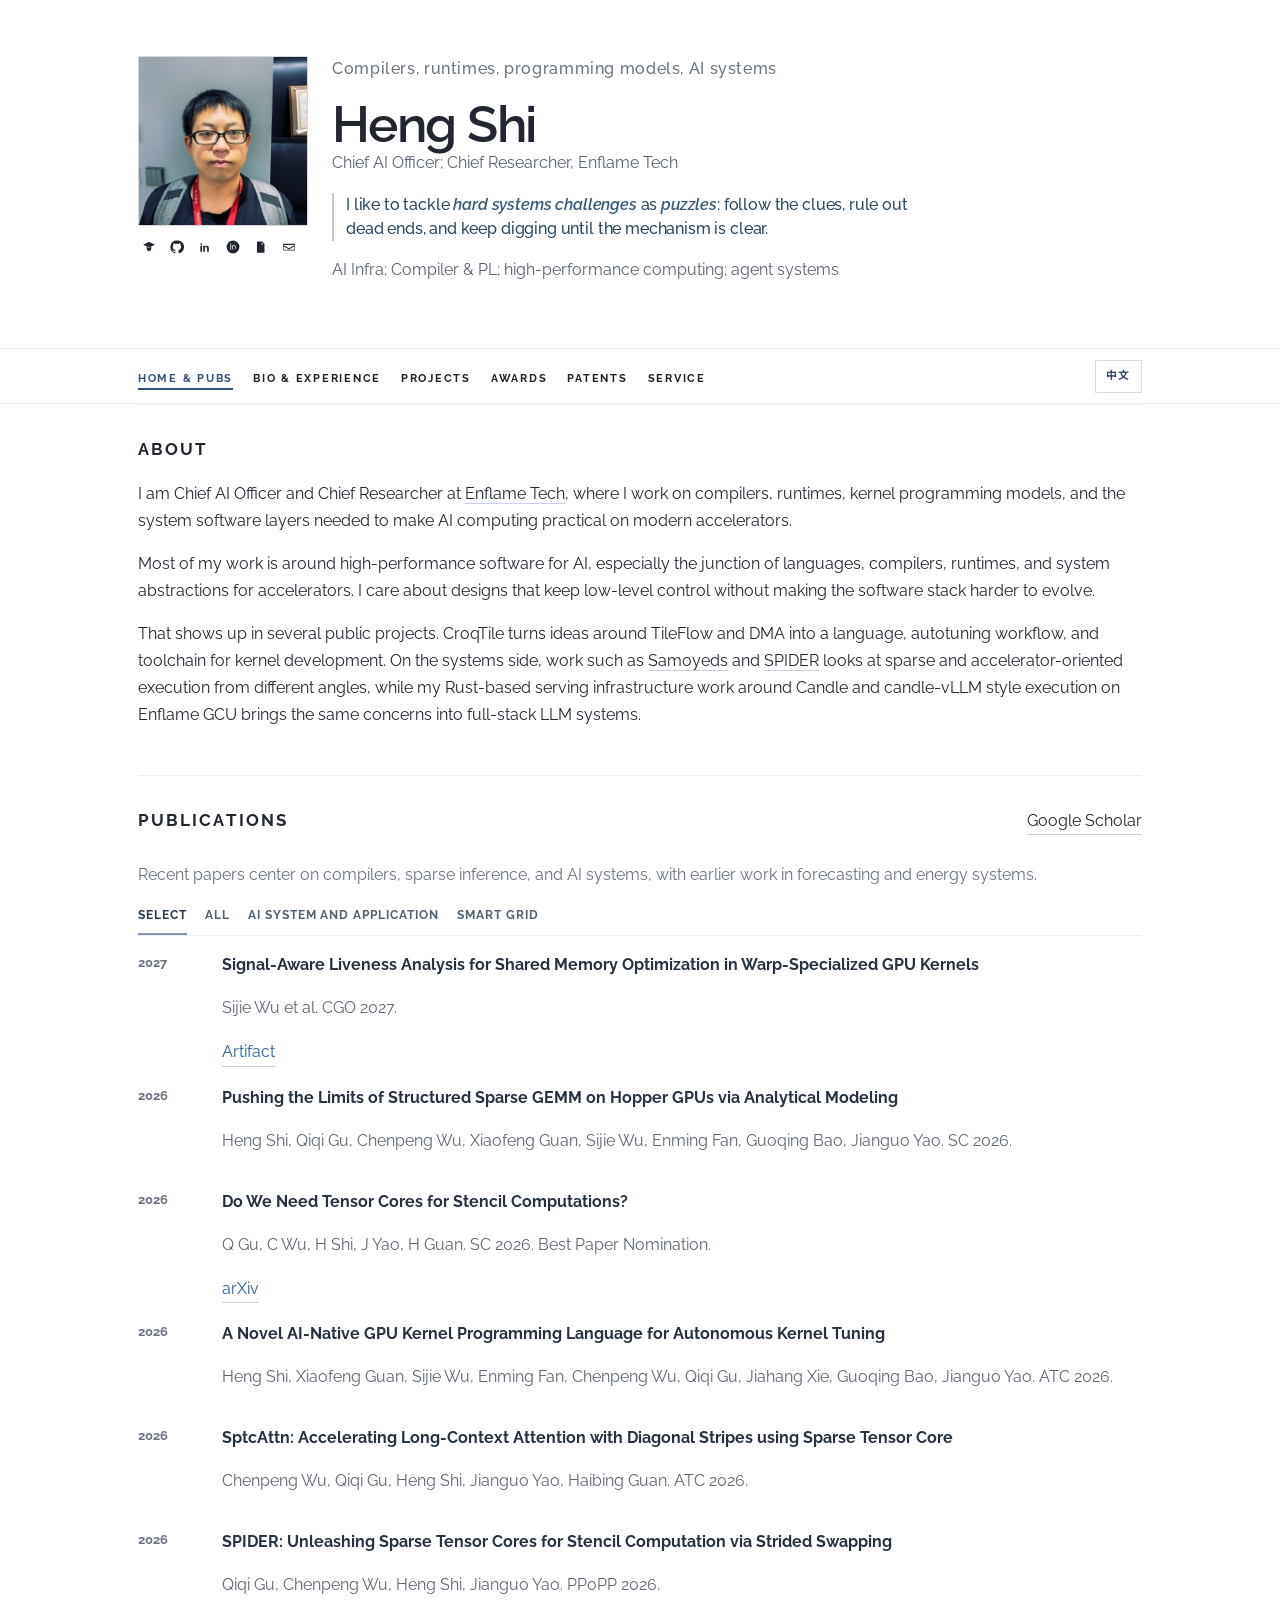
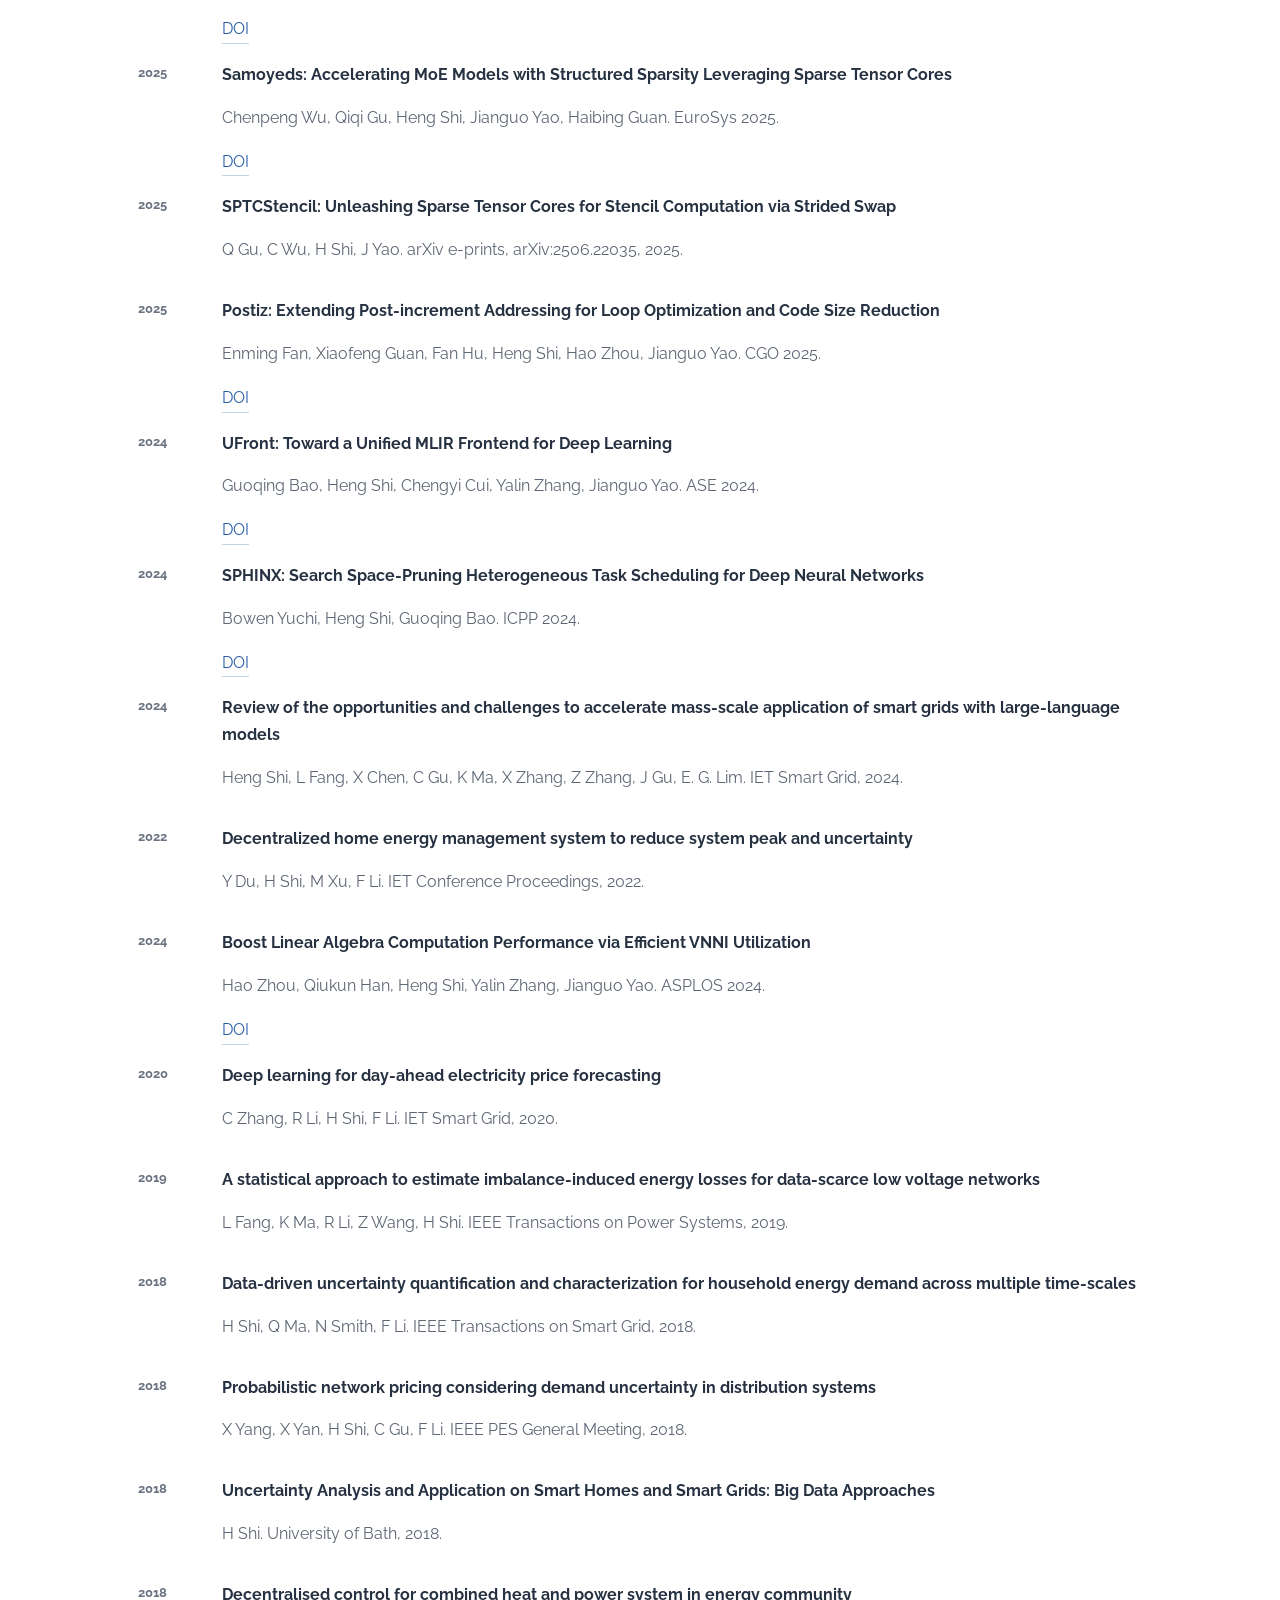
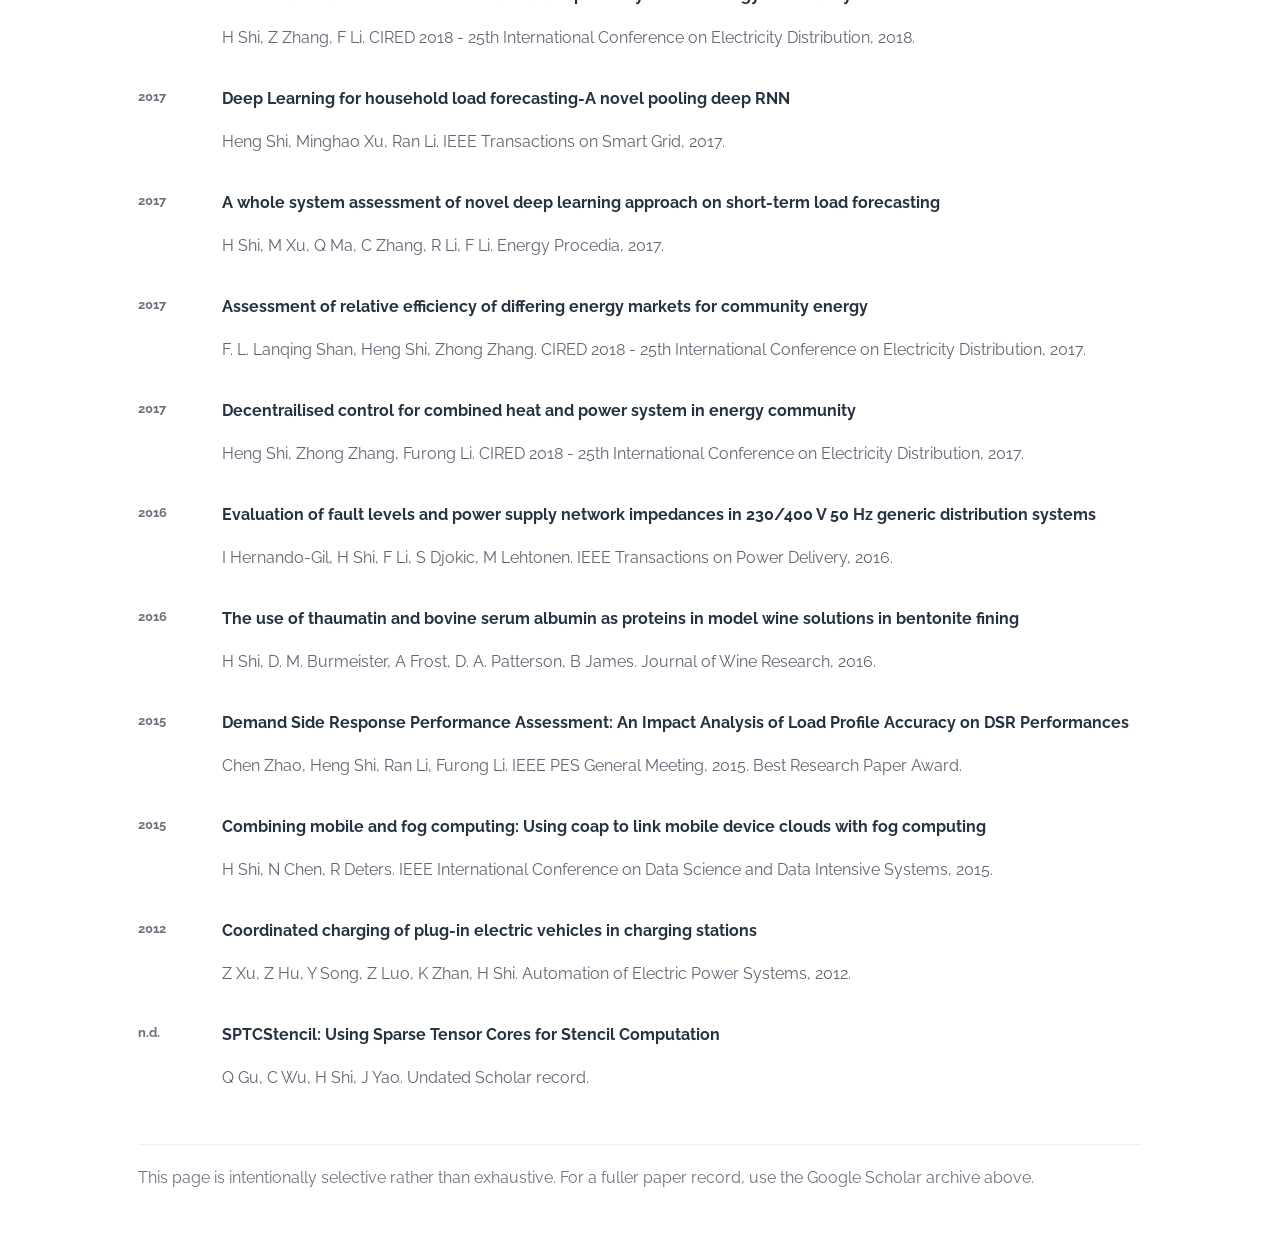
==== commit 2fc6ac05: "fix: land default view on Home & Pubs and mark the active nav item Rename the first navigation item " ====
--- a/index.html
+++ b/index.html
@@ -15,7 +15,7 @@
       rel="stylesheet"
     />
     <link rel="icon" type="image/svg+xml" href="./favicon.svg" />
-    <link rel="stylesheet" href="./styles.css?v=20261104a" />
+    <link rel="stylesheet" href="./styles.css?v=20261104b" />
   </head>
   <body class="academic-body" data-theme="light" data-language="en">
     <main>
@@ -101,7 +101,7 @@
       <nav class="site-nav" aria-label="Primary">
         <div class="academic-shell academic-shell--nav">
           <ul class="site-nav-list">
-            <li><a href="#home" data-view-link><span class="lang-en">Home</span><span class="lang-zh" hidden>首页</span></a></li>
+            <li><a href="#home" data-view-link><span class="lang-en">Home &amp; Pubs</span><span class="lang-zh" hidden>首页与论文</span></a></li>
             <li><a href="#experience" data-view-link><span class="lang-en">Bio &amp; Experience</span><span class="lang-zh" hidden>自述与履历</span></a></li>
             <li><a href="#projects" data-view-link><span class="lang-en">Projects</span><span class="lang-zh" hidden>项目</span></a></li>
             <li><a href="#awards" data-view-link><span class="lang-en">Awards</span><span class="lang-zh" hidden>奖项</span></a></li>
@@ -1092,6 +1092,6 @@
         </footer>
       </div>
     </main>
-    <script src="./script.js?v=20261104a"></script>
+    <script src="./script.js?v=20261104b"></script>
   </body>
 </html>
--- a/styles.css
+++ b/styles.css
@@ -3517,6 +3517,12 @@
   .site-nav a {
     text-decoration: none;
     color: #222222;
+    border-bottom: 2px solid transparent;
+    padding-bottom: 3px;
+  }
+
+  .site-nav a.is-active {
+    border-bottom-color: #2f5378;
   }
 
   .nav-utility {
